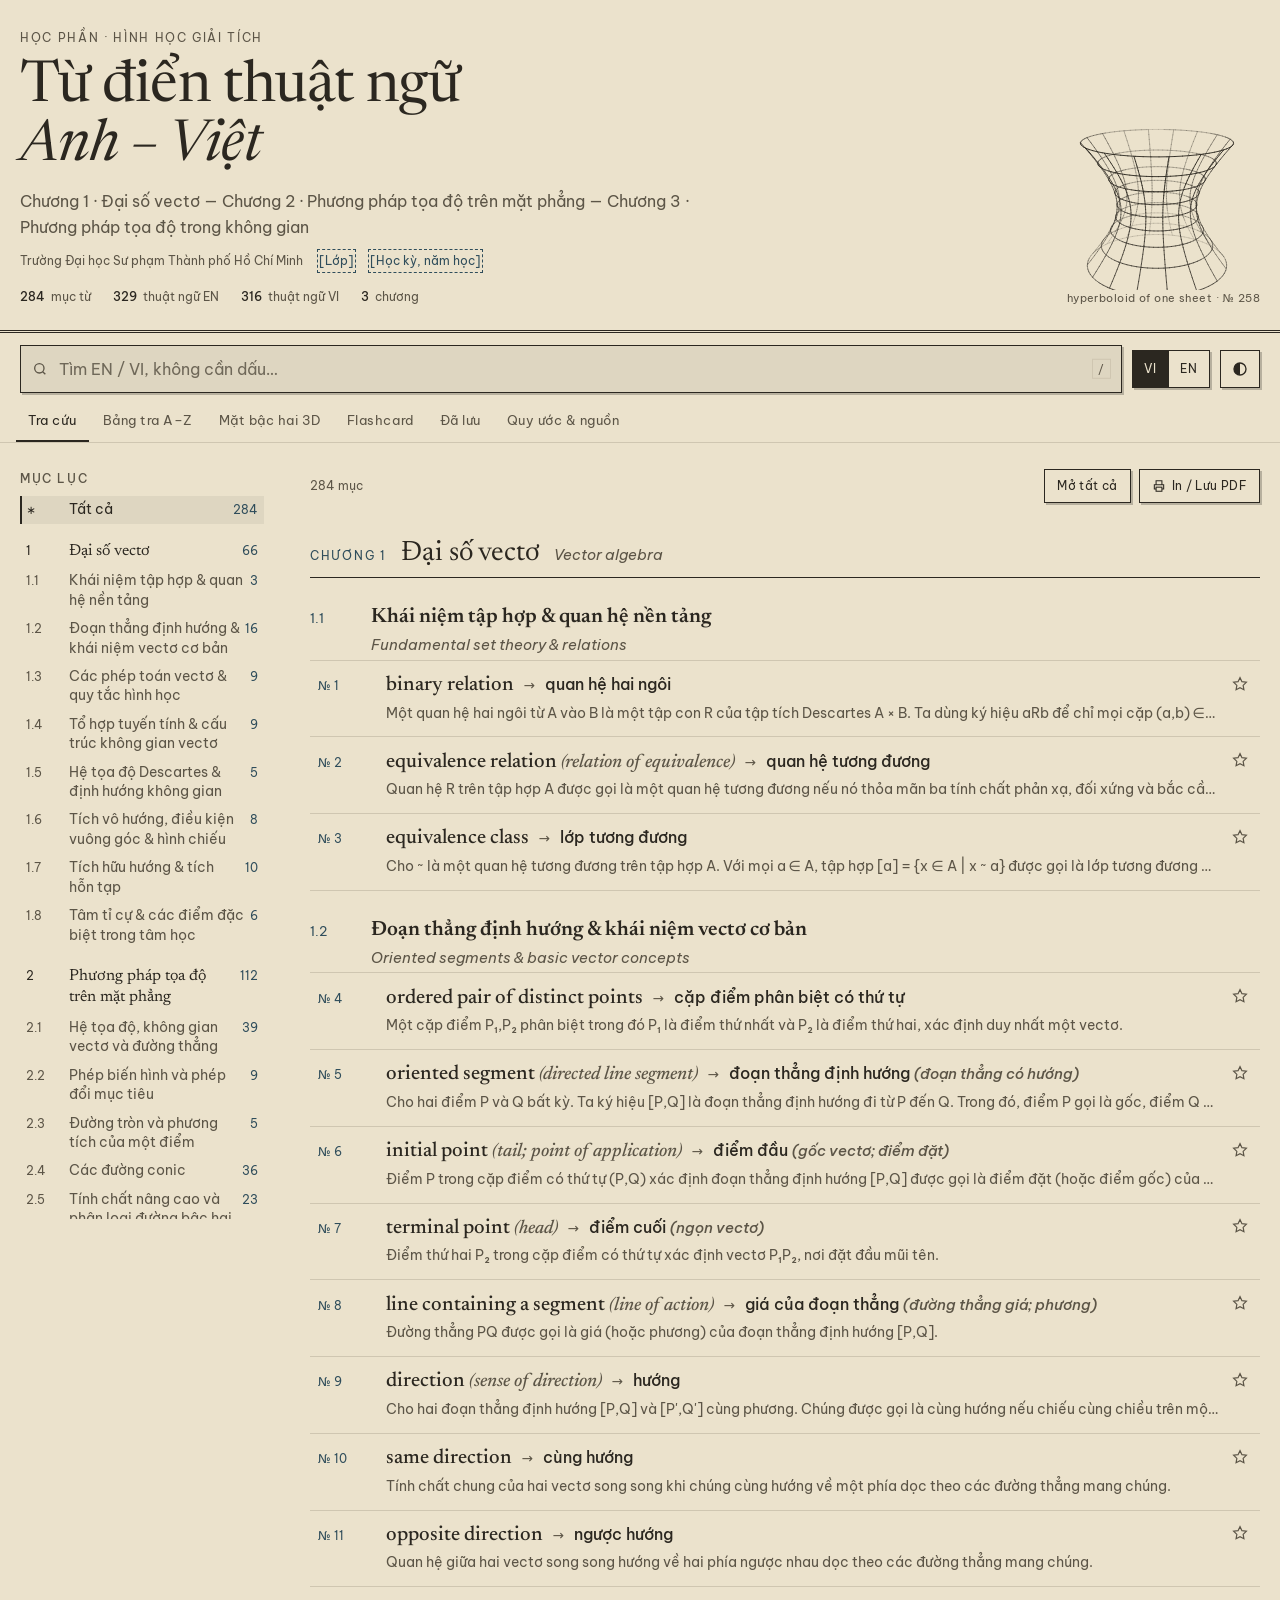
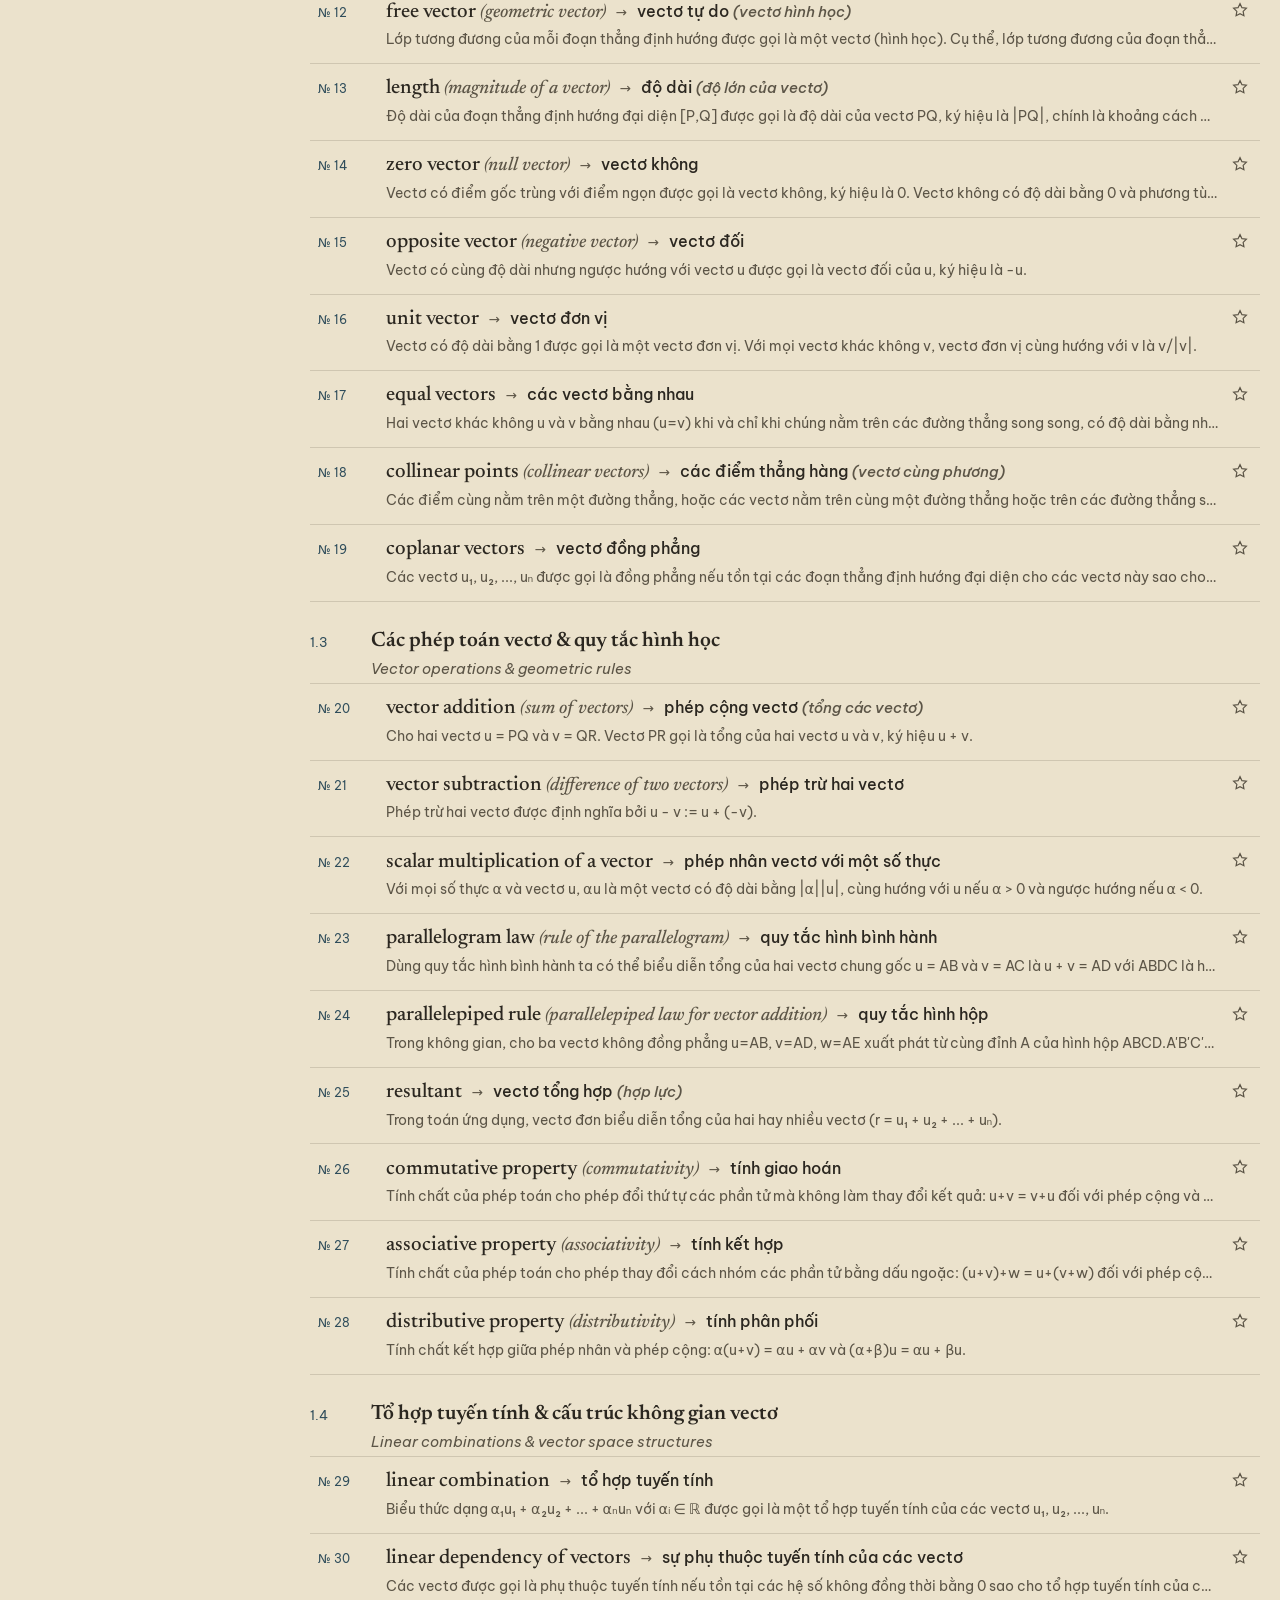
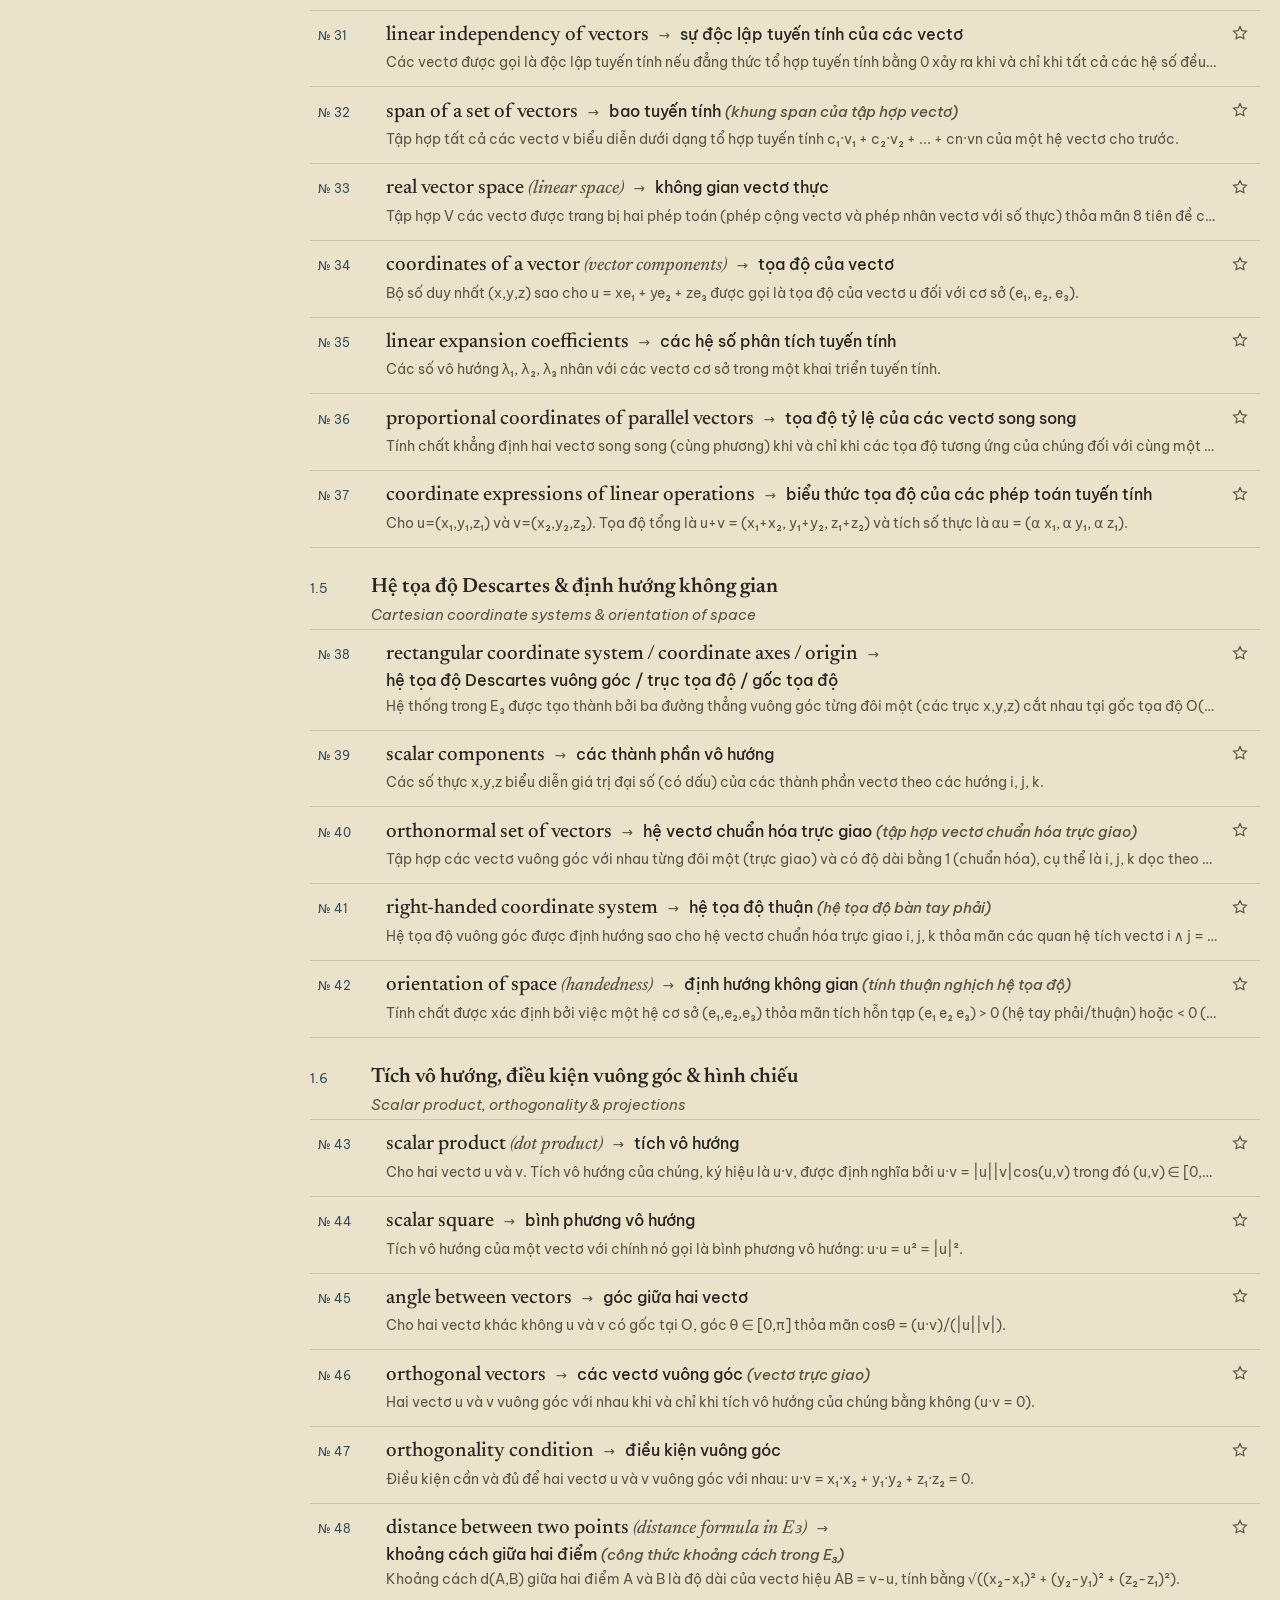
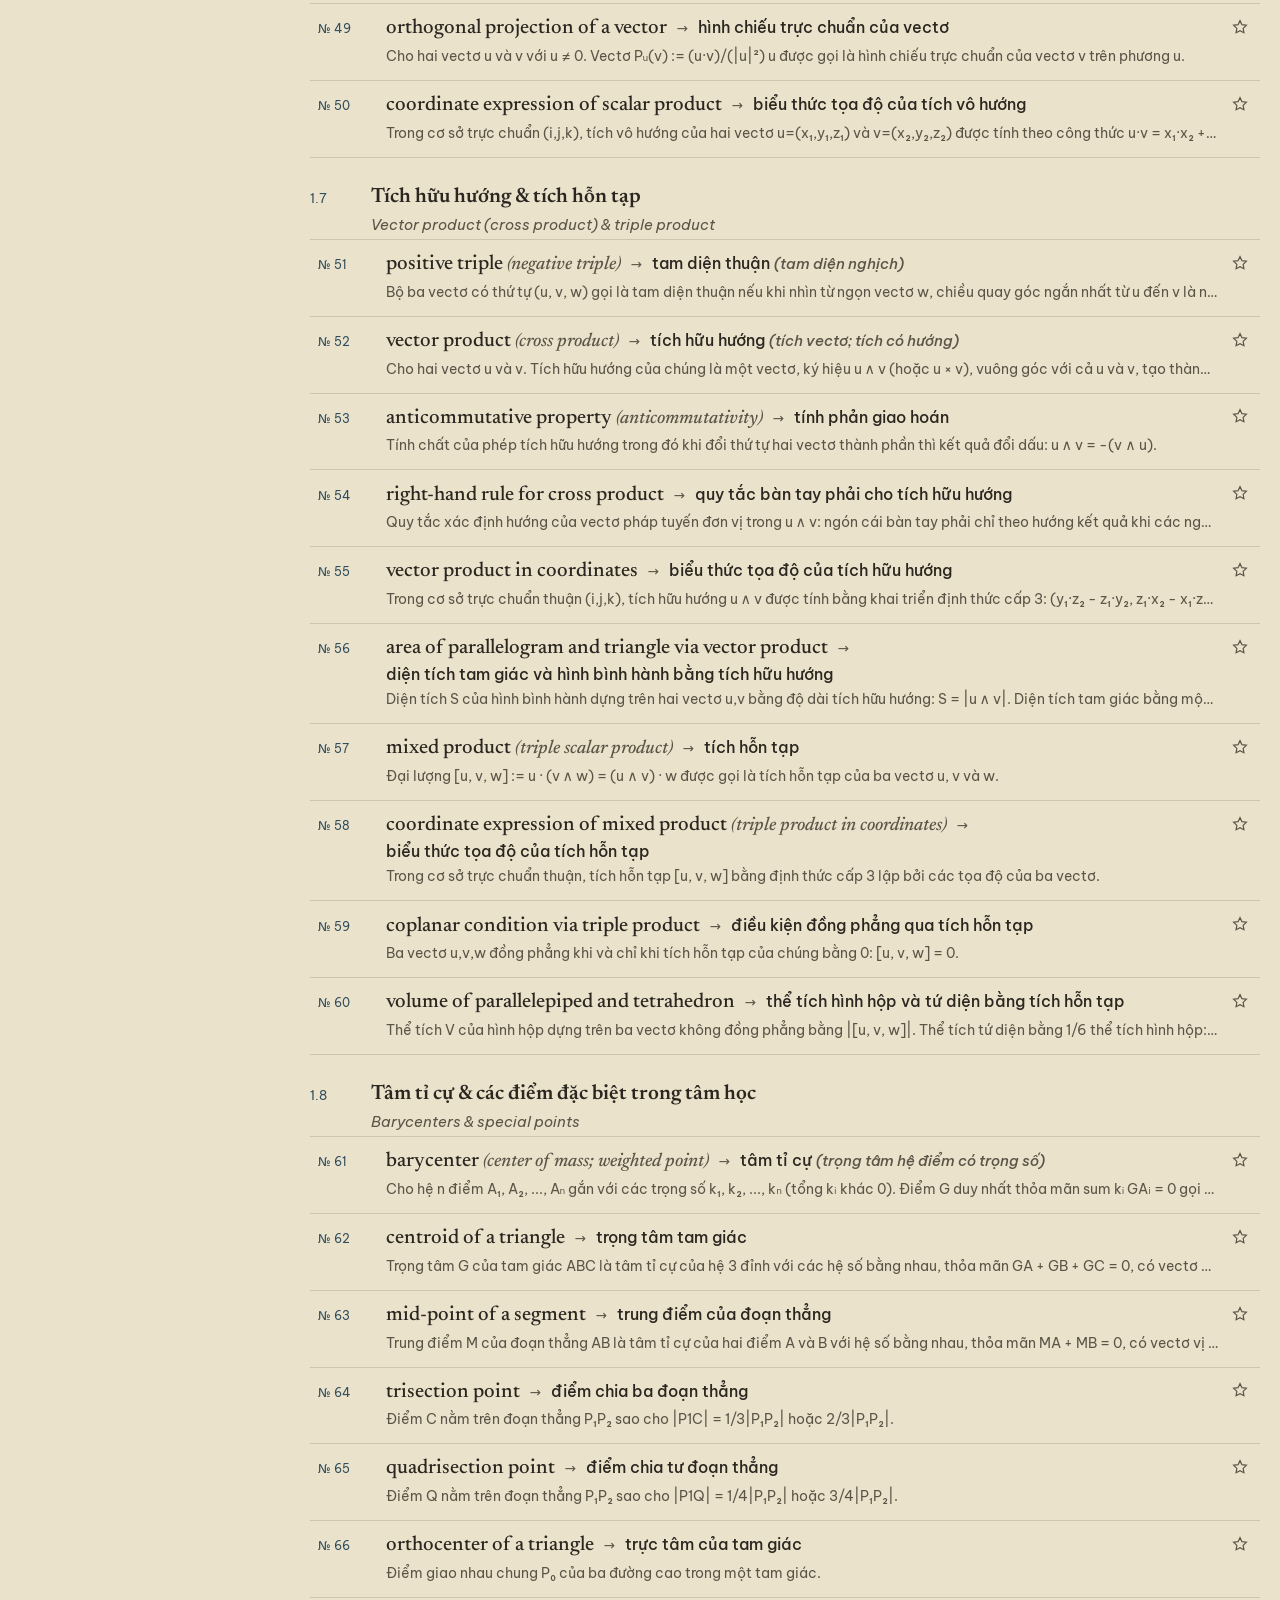
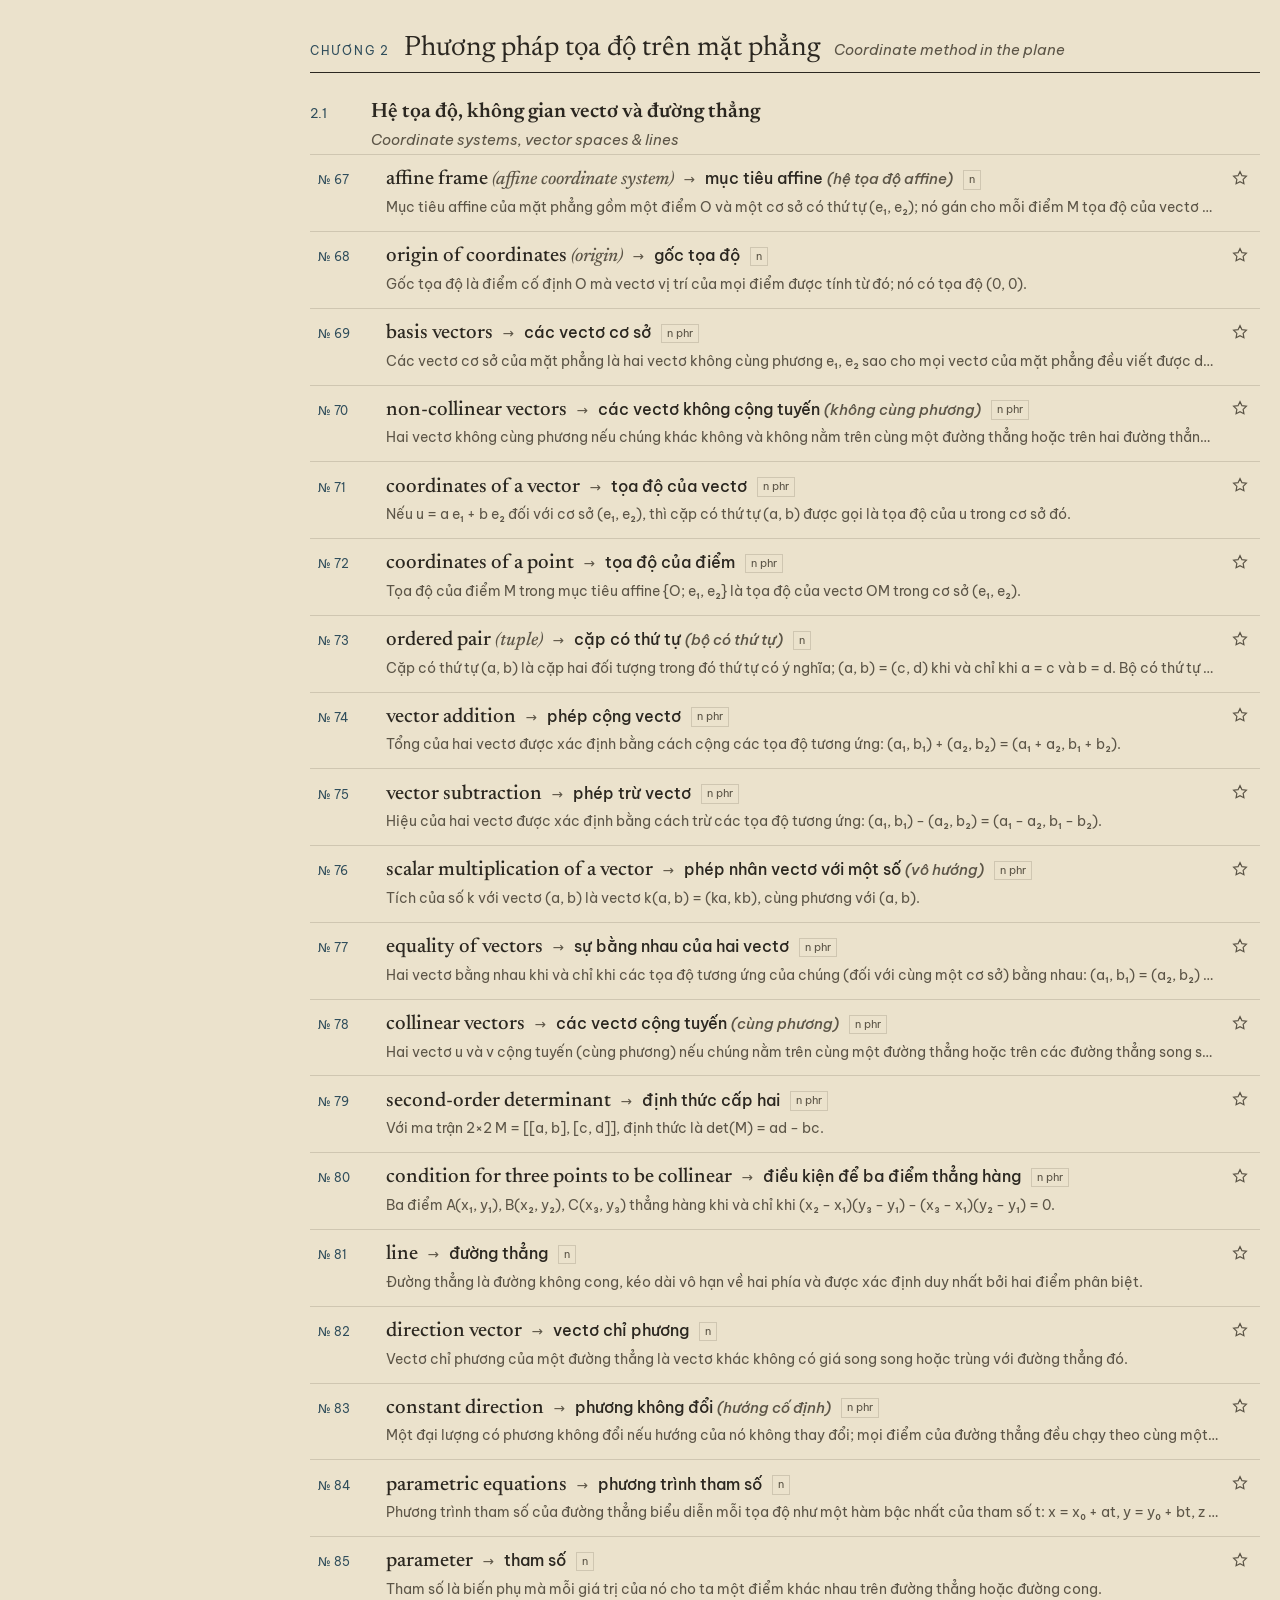
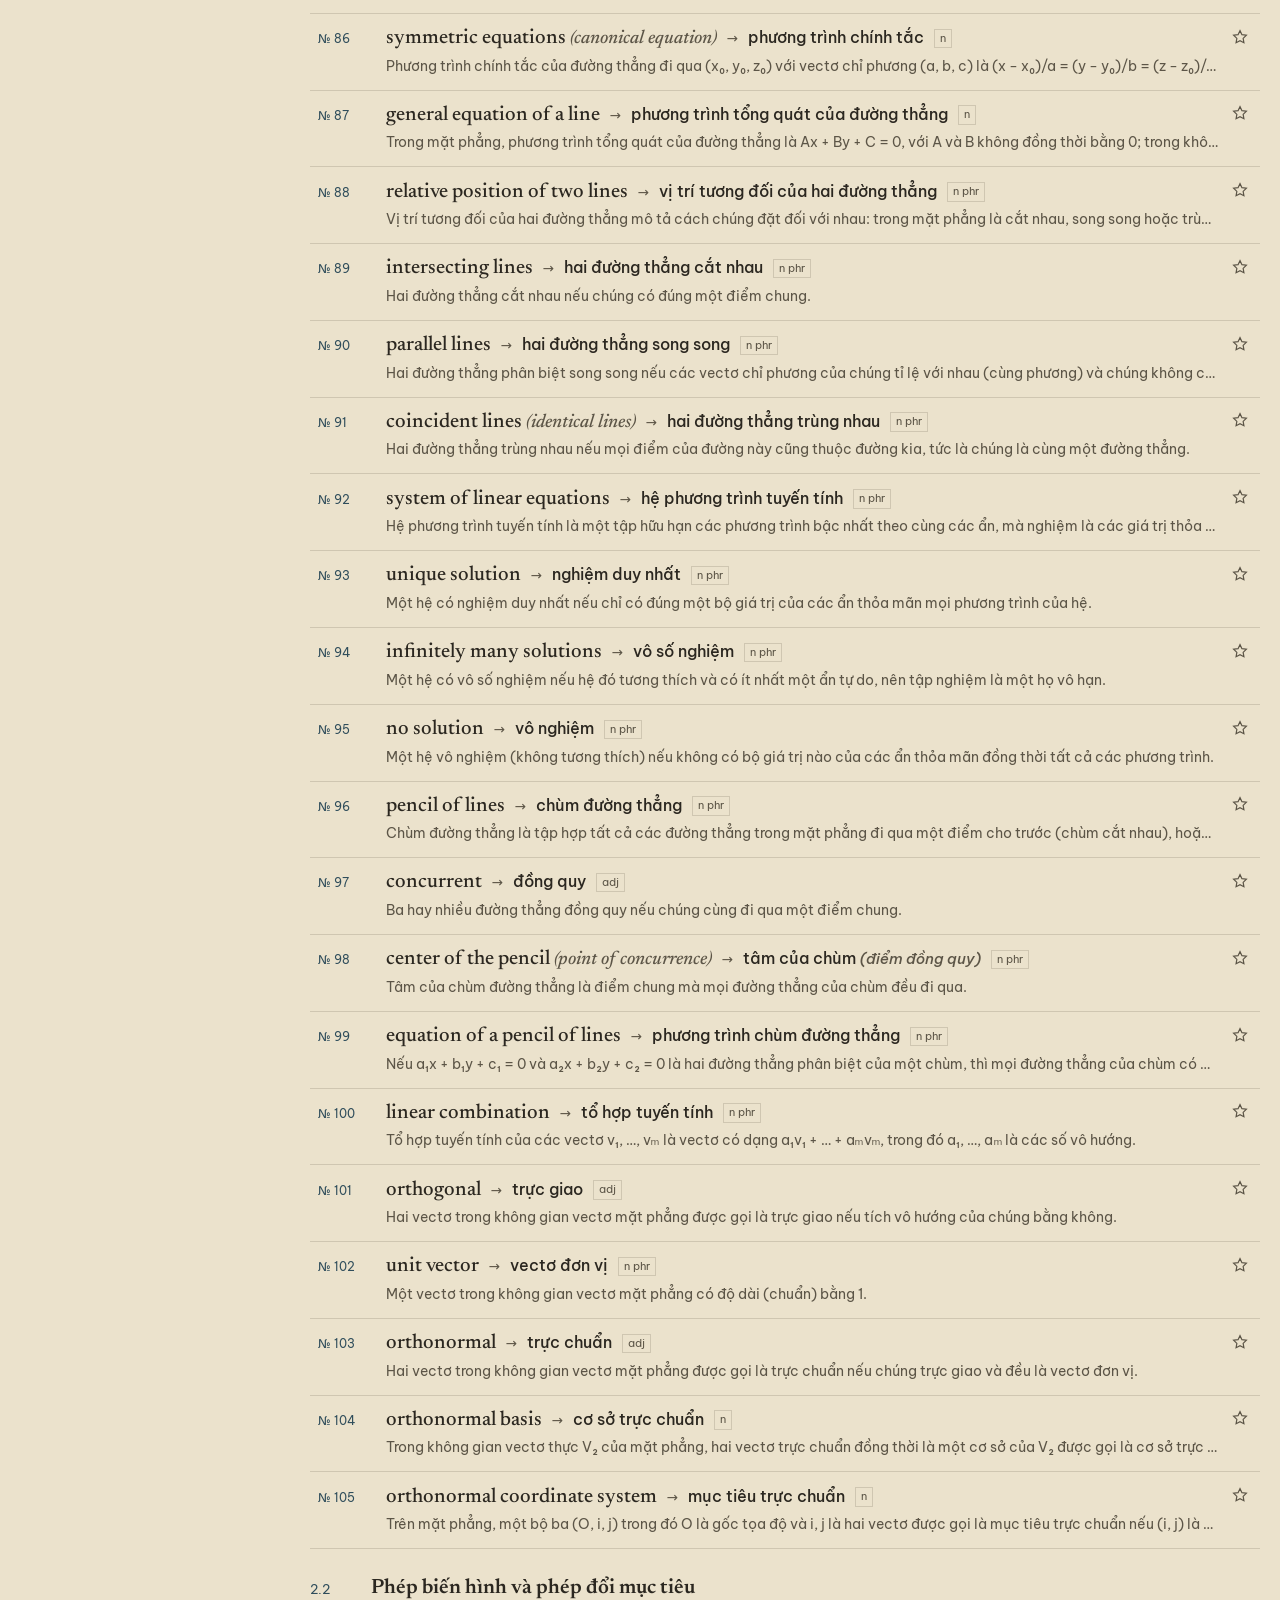
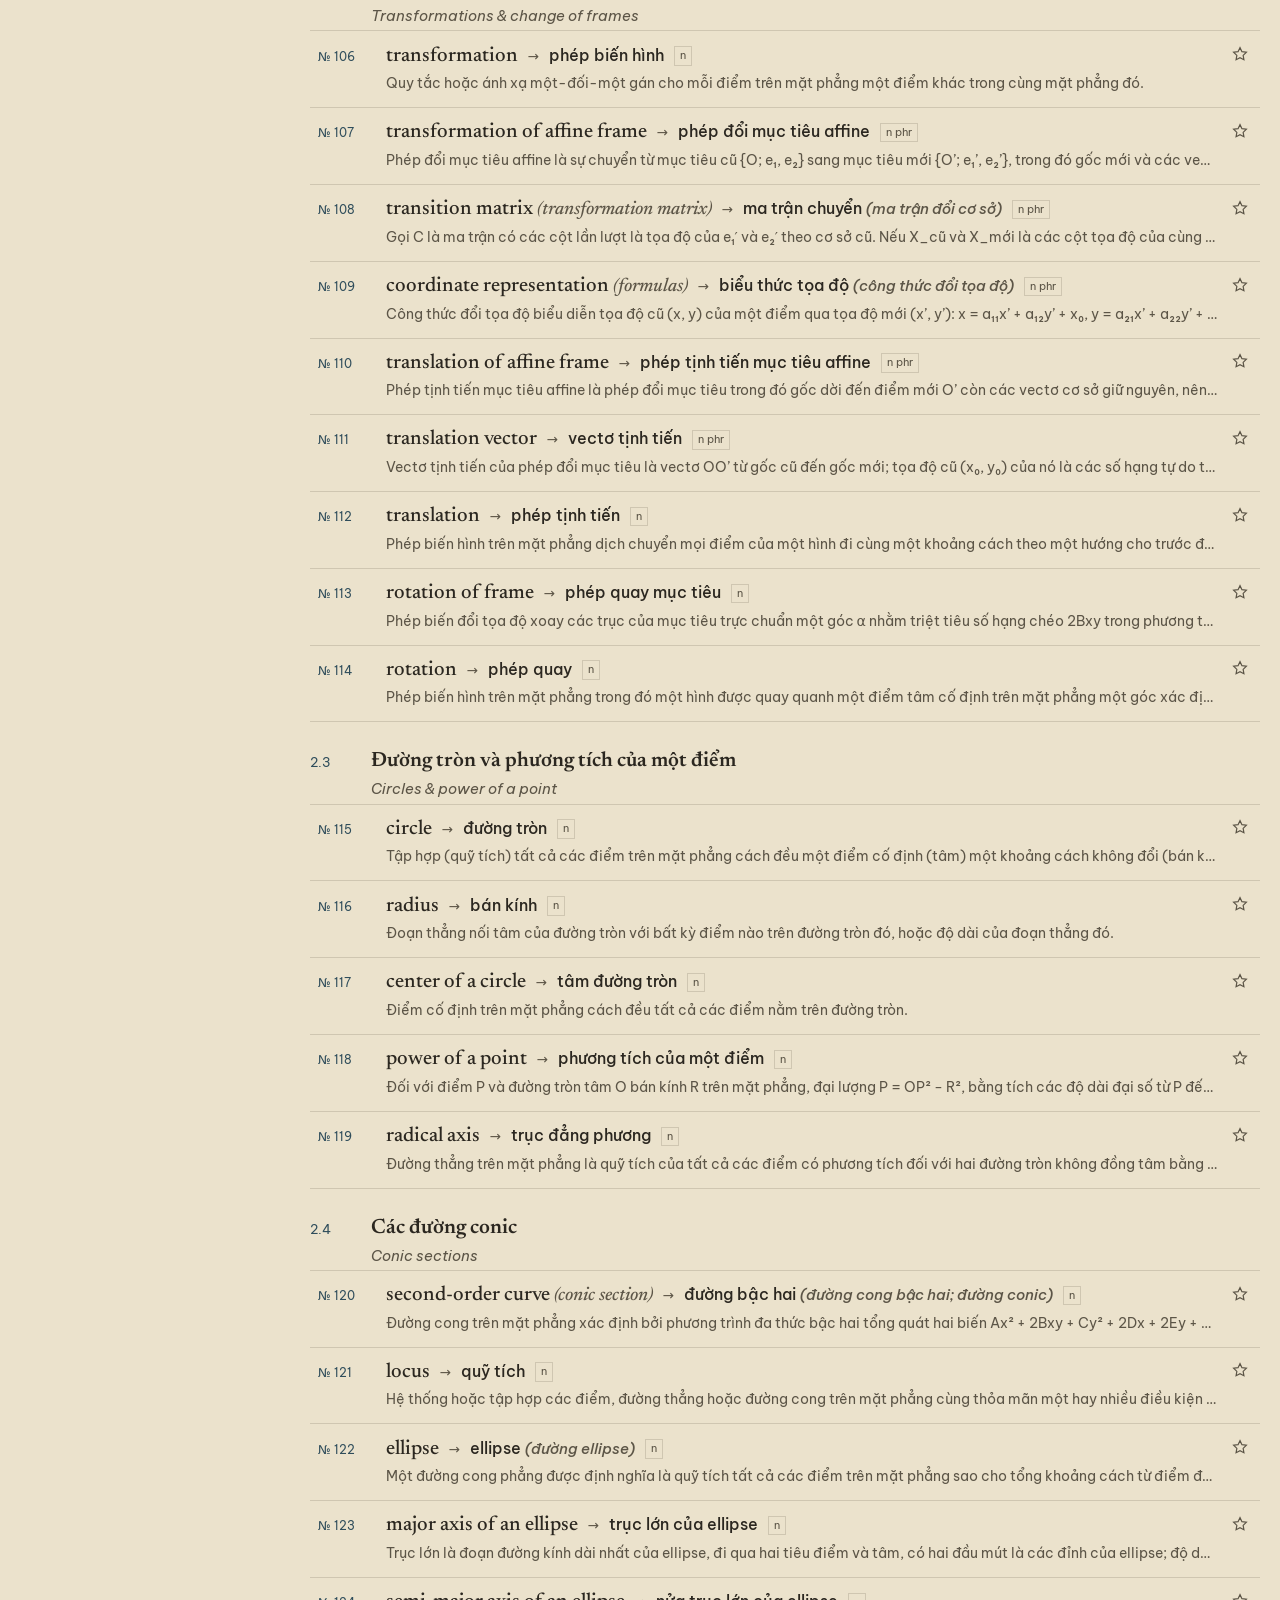
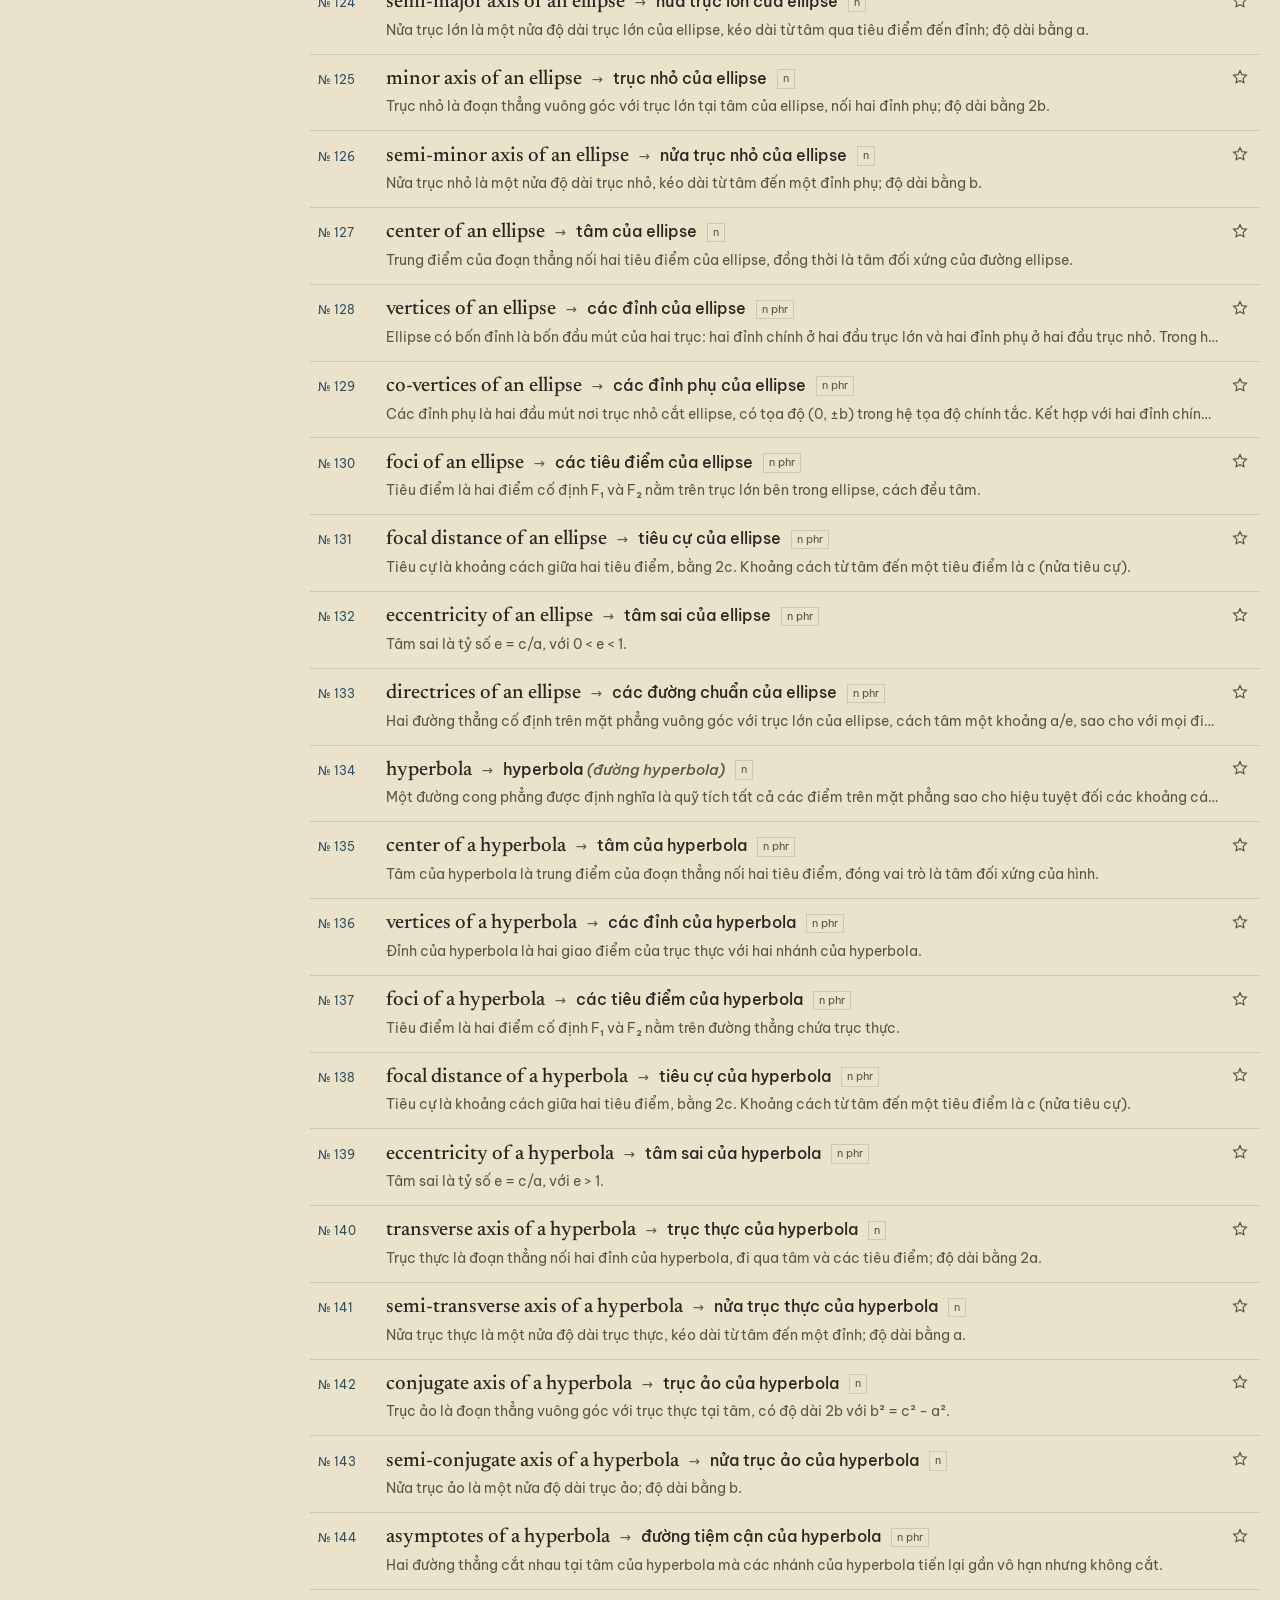
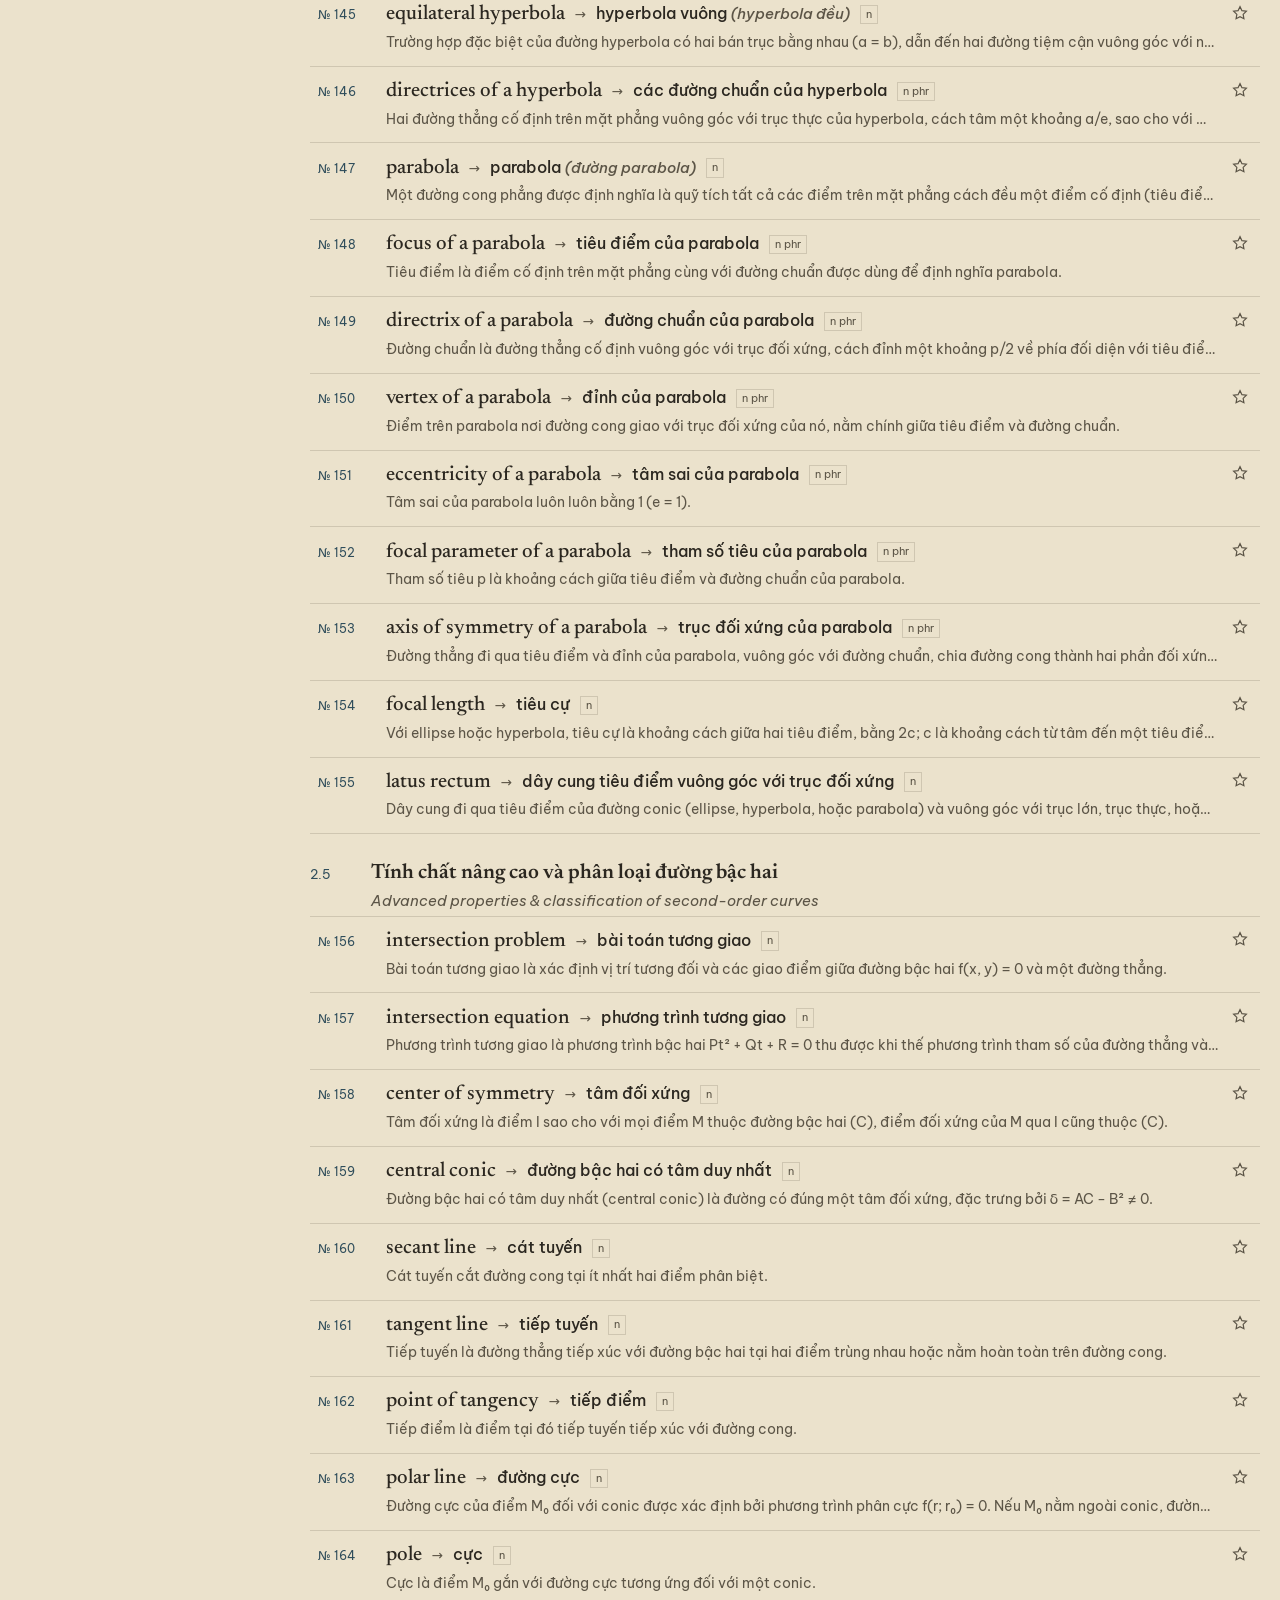
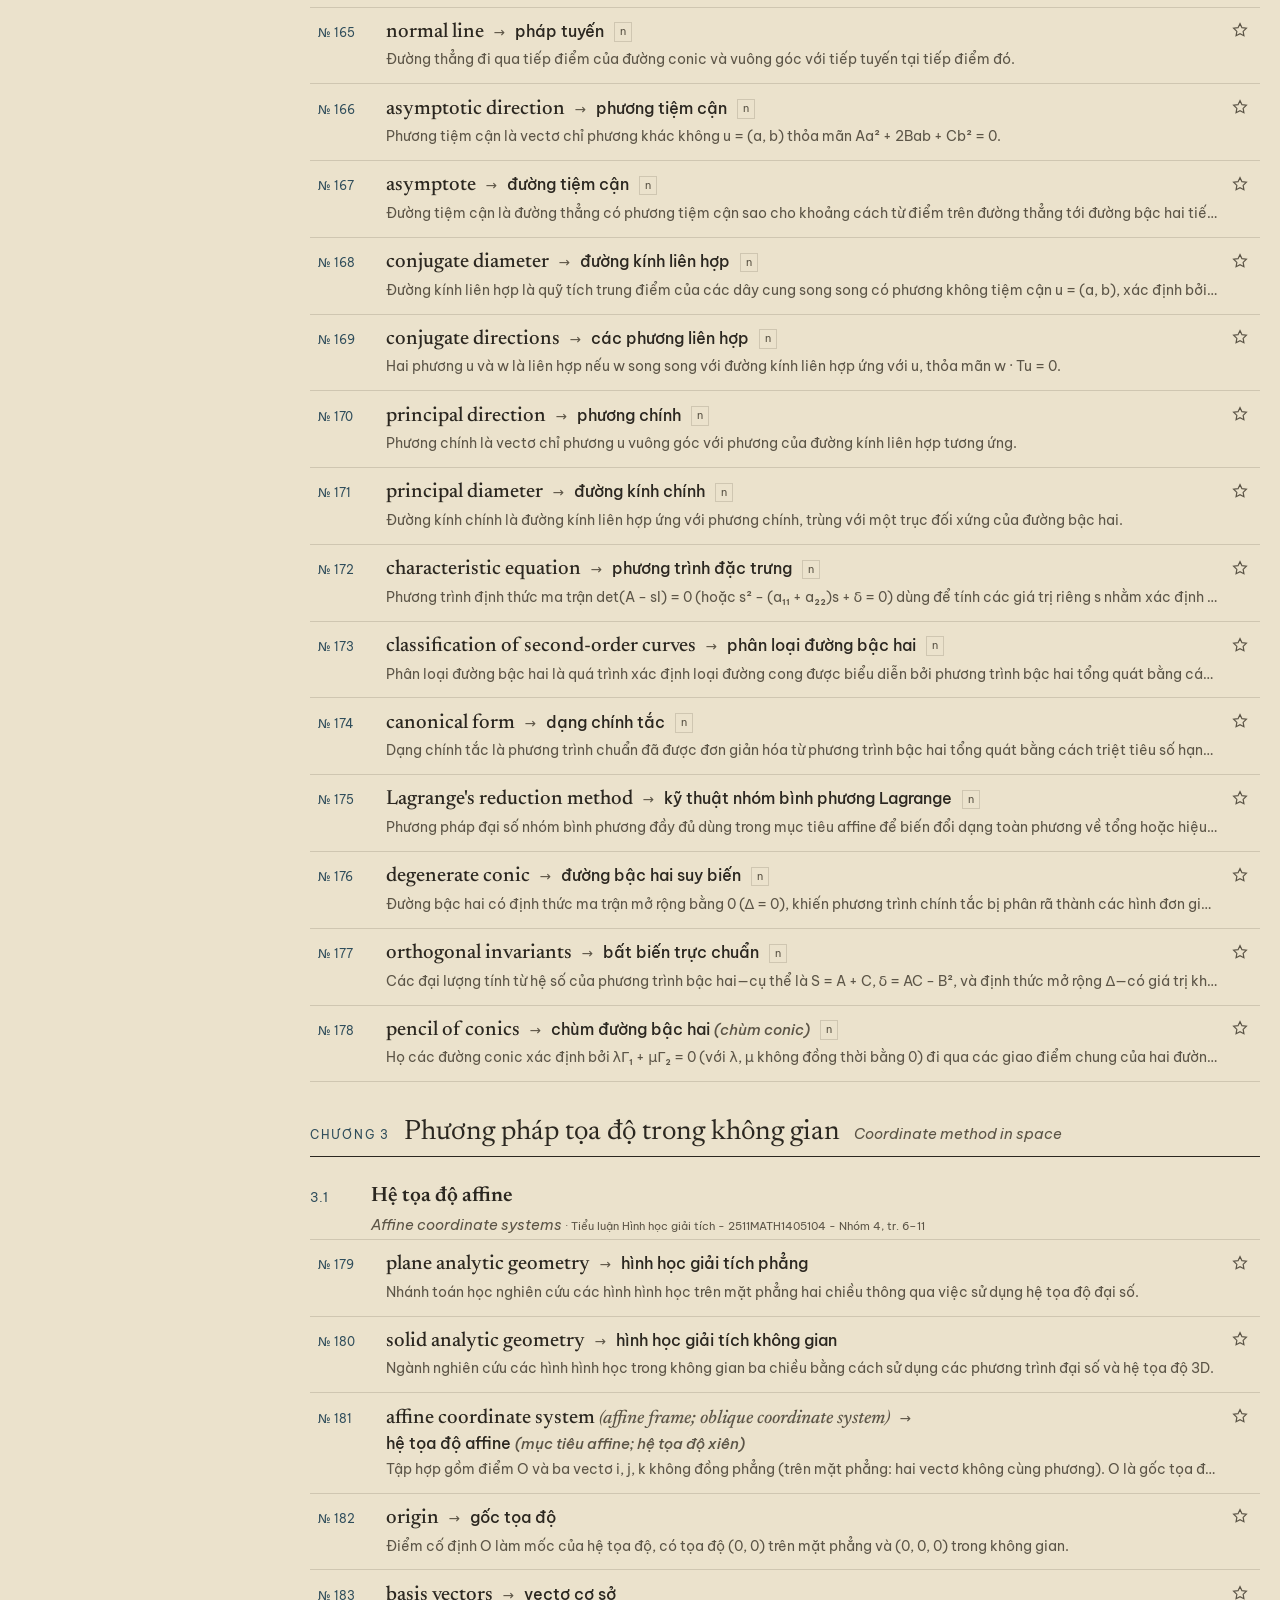
==== index.html @ 1696e923 "Add files via upload" ====
<!doctype html>
<html lang="vi">
<head>
<meta charset="utf-8">
<meta name="viewport" content="width=device-width,initial-scale=1,viewport-fit=cover">
<title>Từ điển thuật ngữ Anh–Việt · Hình học giải tích</title>
<meta name="description" content="Từ điển thuật ngữ Anh–Việt cho học phần Hình học giải tích: 284 mục từ về đại số vectơ, phương pháp tọa độ trong mặt phẳng và trong không gian. Tra cứu EN/VI không dấu, bảng tra A–Z, mô hình mặt bậc hai 3D, flashcard.">
<meta name="color-scheme" content="light dark">
<meta name="theme-color" content="#EBE2CC" media="(prefers-color-scheme: light)">
<meta name="theme-color" content="#1E1B16" media="(prefers-color-scheme: dark)">
<meta property="og:type" content="website">
<meta property="og:title" content="Từ điển thuật ngữ Anh–Việt · Hình học giải tích">
<meta property="og:description" content="284 mục từ Anh–Việt về vectơ, tọa độ trên mặt phẳng và trong không gian, có ví dụ, nguồn và bảng tra A–Z.">
<link rel="icon" href="favicon.svg" type="image/svg+xml">
<link rel="preconnect" href="https://fonts.googleapis.com">
<link rel="preconnect" href="https://fonts.gstatic.com" crossorigin>
<link rel="stylesheet" href="https://fonts.googleapis.com/css2?family=Be+Vietnam+Pro:ital,wght@0,400;0,500;0,600;1,400&family=Newsreader:ital,opsz,wght@0,6..72,400;0,6..72,500;0,6..72,600;1,6..72,400&display=swap">
<style>
html{-webkit-text-size-adjust:100%;text-size-adjust:100%}
body{margin:0}
img{max-width:100%}
[hidden]{display:none!important}
/* Layout: an old mathematics dictionary — title page masthead, a sticky index bar, a catalogue sidebar and entries that open like index cards. */
:root{
  --paper:#EBE2CC;      /* page */
  --paper-2:#DED6C1;    /* bands, open cards */
  --rule:#CFC6B1;       /* hairlines */
  --muted:#B7B09E;      /* offset shadows, decorative strokes */
  --ink:#2B2720;        /* text */
  --ink-2:#5C5547;      /* secondary text */
  --accent:#2F4D5B;     /* slate ink: links, numbers */
  --card:#F2EDDF;       /* flashcard face */
  --f-display:"Newsreader",Georgia,"Times New Roman",serif;
  --f-body:"Be Vietnam Pro",system-ui,-apple-system,"Segoe UI",Roboto,sans-serif;
  --f-mono:"Be Vietnam Pro",system-ui,-apple-system,"Segoe UI",Roboto,sans-serif;
  --bar-h:120px;
}
@media (prefers-color-scheme: dark){
  :root:not([data-theme="light"]){
    --paper:#1E1B16;--paper-2:#28241D;--rule:#3B362C;--muted:#5E584A;--ink:#EBE2CC;--ink-2:#B7B09E;--accent:#9FBBC8;--card:#2D2921;color-scheme:dark;
  }
}
:root[data-theme="dark"]{
  --paper:#1E1B16;--paper-2:#28241D;--rule:#3B362C;--muted:#5E584A;--ink:#EBE2CC;--ink-2:#B7B09E;--accent:#9FBBC8;--card:#2D2921;color-scheme:dark;
}

*,*::before,*::after{box-sizing:border-box}
html{-webkit-text-size-adjust:100%}
body{background:var(--paper);color:var(--ink);font-family:var(--f-body);font-size:16px;line-height:1.65;font-variant-numeric:tabular-nums}
body::before{content:"";position:fixed;inset:0 0 auto;height:env(safe-area-inset-top,0px);z-index:30;background:var(--paper)}
button,input,select{font:inherit;color:inherit}
:focus-visible{outline:2px solid var(--accent);outline-offset:2px}
a{color:var(--accent)}
.gutter{padding-left:max(16px,env(safe-area-inset-left,0px));padding-right:max(16px,env(safe-area-inset-right,0px))}
.inner{max-width:1240px;margin:0 auto}

/* ---------- masthead ---------- */
.mast{border-bottom:3px double var(--ink);padding-block:28px 22px}
.mast .inner{display:grid;grid-template-columns:1fr auto;gap:24px;align-items:end;position:relative}
.kicker,.lbl,.mono{font-family:var(--f-mono)}
.kicker{font-size:.74rem;letter-spacing:.14em;text-transform:uppercase;color:var(--ink-2);margin:0 0 10px}
.mast h1{font-family:var(--f-display);font-weight:400;font-size:clamp(2rem,5.4vw,3.6rem);line-height:1.04;margin:0;text-wrap:balance;letter-spacing:-.01em}
.mast h1 em{font-style:italic}
.mast-sub{margin:12px 0 0;color:var(--ink-2);font-size:.98rem;max-width:62ch}
.stats{display:flex;flex-wrap:wrap;gap:6px 22px;margin:16px 0 0;padding:0;font-family:var(--f-mono);font-size:.78rem;color:var(--ink-2)}
.stats div{display:flex;gap:6px;align-items:baseline}
.stats dt{order:2;margin:0}
.stats dd{order:1;margin:0;color:var(--ink);font-weight:500;font-variant-numeric:tabular-nums}
.mast-fig{margin:0;text-align:center}
.mast-fig canvas{width:180px;height:180px;display:block}
.mast-fig figcaption{font-family:var(--f-mono);font-size:.68rem;color:var(--ink-2);letter-spacing:.04em}
.mast-meta{margin:10px 0 0;font-family:var(--f-mono);font-size:.76rem;color:var(--ink-2);display:flex;flex-wrap:wrap;gap:2px 16px}
.ph{outline:1px dashed var(--accent);outline-offset:1px;color:var(--accent)}

/* ---------- sticky bar ---------- */
.bar{position:sticky;top:env(safe-area-inset-top,0px);z-index:20;background:var(--paper);border-bottom:1px solid var(--rule)}
.bar .inner{display:flex;flex-direction:column;gap:10px;padding-block:12px 0}
.bar-row{display:flex;gap:10px;align-items:center}
.search{flex:1;min-width:0;position:relative}
.search input{width:100%;background:var(--paper-2);border:1px solid var(--ink);border-radius:0;padding:.62rem 2.4rem .62rem 2.4rem;font-family:var(--f-body);font-size:1rem;box-shadow:2px 2px 0 var(--muted)}
.search input::placeholder{color:var(--ink-2);opacity:.85}
.search svg{position:absolute;left:.75rem;top:50%;transform:translateY(-50%);width:16px;height:16px;stroke:var(--ink-2)}
.search .clear{position:absolute;right:.4rem;top:50%;transform:translateY(-50%);background:none;border:0;cursor:pointer;font-family:var(--f-mono);color:var(--ink-2);padding:.3rem .5rem}
.search kbd{position:absolute;right:.7rem;top:50%;transform:translateY(-50%);font-family:var(--f-mono);font-size:.7rem;color:var(--ink-2);border:1px solid var(--rule);padding:0 .35rem}
.seg{display:inline-flex;border:1px solid var(--ink);box-shadow:2px 2px 0 var(--muted);flex:none}
.seg button{background:var(--paper);border:0;padding:.5rem .7rem;font-family:var(--f-mono);font-size:.78rem;cursor:pointer;letter-spacing:.06em}
.seg button+button{border-left:1px solid var(--ink)}
.seg button[aria-pressed="true"]{background:var(--ink);color:var(--paper)}
.iconbtn{flex:none;background:var(--paper);border:1px solid var(--ink);box-shadow:2px 2px 0 var(--muted);width:2.5rem;height:2.4rem;display:grid;place-items:center;cursor:pointer}
.iconbtn svg{width:18px;height:18px;stroke:var(--ink);fill:none}
.tabs{display:flex;gap:2px;overflow-x:auto;scrollbar-width:none;margin:0 -4px}
.tabs::-webkit-scrollbar{display:none}
.tab{flex:none;background:none;border:0;border-bottom:2px solid transparent;padding:.45rem .75rem .55rem;cursor:pointer;font-family:var(--f-mono);font-size:.8rem;letter-spacing:.04em;color:var(--ink-2);white-space:nowrap}
.tab:hover{color:var(--ink)}
.tab[aria-selected="true"]{color:var(--ink);border-bottom-color:var(--ink)}
.tab .count{font-size:.7rem;margin-left:4px;color:var(--accent)}

/* ---------- layout ---------- */
main{padding-block:26px 64px}
.layout{display:grid;grid-template-columns:250px minmax(0,1fr);gap:40px;align-items:start}
.toc{position:sticky;top:calc(var(--bar-h) + env(safe-area-inset-top,0px) + 18px);max-height:calc(100vh - var(--bar-h) - 40px);max-height:calc(100dvh - var(--bar-h) - 40px);overflow:auto;font-size:.9rem;padding-right:6px}
.toc h2{font-family:var(--f-mono);font-size:.72rem;letter-spacing:.14em;text-transform:uppercase;color:var(--ink-2);font-weight:500;margin:0 0 8px}
.toc ul{list-style:none;margin:0;padding:0}
.toc button{width:100%;text-align:left;background:none;border:0;cursor:pointer;padding:.28rem .4rem;display:grid;grid-template-columns:2.4rem 1fr auto;gap:4px;align-items:baseline;line-height:1.35;color:var(--ink-2)}
.toc button:hover{color:var(--ink);background:var(--paper-2)}
.toc button[aria-current="true"]{color:var(--ink);background:var(--paper-2);box-shadow:inset 2px 0 0 var(--ink)}
.toc .sec-n,.toc .cnt{font-family:var(--f-mono);font-size:.72rem;font-variant-numeric:tabular-nums}
.toc .cnt{color:var(--accent)}
.toc .ch{font-family:var(--f-display);font-size:1rem;color:var(--ink);margin-top:12px}
.toc .ch .sec-n{font-size:.75rem}
.mobile-filter{display:none}
.mobile-filter select{width:100%;background:var(--paper-2);border:1px solid var(--ink);border-radius:0;padding:.55rem .6rem;font-family:var(--f-body)}

.toolbar{display:flex;flex-wrap:wrap;gap:10px 16px;align-items:center;justify-content:space-between;margin:0 0 14px}
.toolbar p{margin:0;font-family:var(--f-mono);font-size:.78rem;color:var(--ink-2)}
.btn{background:var(--paper);border:1px solid var(--ink);box-shadow:2px 2px 0 var(--muted);padding:.38rem .75rem;font-family:var(--f-mono);font-size:.76rem;letter-spacing:.03em;cursor:pointer;display:inline-flex;gap:6px;align-items:center;white-space:nowrap}
.btn:active{transform:translate(1px,1px);box-shadow:1px 1px 0 var(--muted)}
.btn[aria-pressed="true"]{background:var(--ink);color:var(--paper)}
.btn svg{width:14px;height:14px;stroke:currentColor;fill:none}

.chap-h{display:flex;flex-wrap:wrap;align-items:baseline;gap:4px 14px;border-bottom:1px solid var(--ink);padding-bottom:8px;margin:34px 0 4px}
.chap-h:first-child{margin-top:0}
.chap-h .no{font-family:var(--f-mono);font-size:.78rem;letter-spacing:.14em;text-transform:uppercase;color:var(--accent)}
.chap-h h2{font-family:var(--f-display);font-weight:400;font-size:1.75rem;line-height:1.15;margin:0;text-wrap:balance}
.chap-h .alt{font-style:italic;color:var(--ink-2);font-size:.95rem}
.sec-h{margin:26px 0 2px;display:grid;grid-template-columns:3.2rem 1fr;gap:2px 10px}
.sec-h .no{font-family:var(--f-mono);font-size:.82rem;color:var(--accent);padding-top:.25rem}
.sec-h h3{font-family:var(--f-display);font-size:1.3rem;font-weight:600;margin:0;line-height:1.3;text-wrap:balance}
.sec-h p{grid-column:2;margin:0;color:var(--ink-2);font-style:italic;font-size:.92rem}
.sec-h .note{font-style:normal;font-family:var(--f-mono);font-size:.7rem}

/* ---------- entries ---------- */
.entries{border-top:1px solid var(--rule)}
.entry{border-bottom:1px solid var(--rule)}
.entry.open{background:var(--paper-2)}
.entry-row{display:grid;grid-template-columns:3.6rem minmax(0,1fr) auto;gap:10px;align-items:start;padding-inline:8px}
.num{font-family:var(--f-mono);font-size:.76rem;color:var(--accent);padding-top:.95rem;font-variant-numeric:tabular-nums;white-space:nowrap}
.toggle{background:none;border:0;text-align:left;cursor:pointer;padding:.7rem 0;min-width:0;display:block;width:100%}
.terms{display:flex;flex-wrap:wrap;align-items:baseline;gap:2px 10px}
.en{font-family:var(--f-display);font-size:1.28rem;font-weight:500;line-height:1.3}
.var{color:var(--ink-2);font-size:.92em;font-style:italic}
.arrow{font-family:var(--f-mono);color:var(--ink-2);font-size:.85rem}
.vi{font-weight:500;font-size:1rem;line-height:1.35}
.pos{font-family:var(--f-mono);font-size:.66rem;border:1px solid var(--rule);padding:0 5px;color:var(--ink-2);align-self:center}
.lang-en .vi{font-weight:400;font-style:italic}
.preview{display:block;color:var(--ink-2);font-size:.9rem;margin-top:3px;overflow:hidden;text-overflow:ellipsis;white-space:nowrap}
.entry.open .preview{display:none}
.match-def{font-family:var(--f-mono);font-size:.66rem;color:var(--accent);margin-left:2px}
mark{background:transparent;color:inherit;box-shadow:inset 0 -.42em 0 var(--muted)}
.star{background:none;border:0;cursor:pointer;padding:.8rem .2rem .5rem;color:var(--ink-2)}
.star svg{width:18px;height:18px;stroke:currentColor;fill:none}
.star[aria-pressed="true"]{color:var(--accent)}
.star[aria-pressed="true"] svg{fill:currentColor}
.entry-body{padding:4px 8px 22px calc(3.6rem + 18px)}
.defs{display:grid;grid-template-columns:1fr 1fr;gap:6px 30px}
.blk{margin-top:14px}
.lbl{font-size:.68rem;letter-spacing:.14em;text-transform:uppercase;color:var(--ink-2);margin:0 0 6px;font-weight:500}
.para{margin:0;max-width:62ch;min-width:0;overflow-wrap:anywhere}
.para .tag{font-family:var(--f-mono);font-size:.64rem;border:1px solid var(--ink-2);color:var(--ink-2);padding:0 4px;margin-right:6px;vertical-align:2px}
.ex .para{font-size:.96rem}
.meta{display:grid;grid-template-columns:7.5rem minmax(0,1fr);gap:8px 14px;margin-top:18px;padding-top:14px;border-top:1px dashed var(--muted);font-size:.92rem}
.meta dt{font-family:var(--f-mono);font-size:.68rem;letter-spacing:.12em;text-transform:uppercase;color:var(--ink-2);padding-top:.2rem}
.meta dd{margin:0;display:flex;flex-wrap:wrap;gap:6px;min-width:0}
.chip{background:var(--paper);border:1px solid var(--rule);padding:.12rem .5rem;cursor:pointer;font-size:.86rem;text-align:left}
.chip:hover{border-color:var(--ink)}
.chip b{font-family:var(--f-mono);font-weight:500;font-size:.72rem;color:var(--accent);margin-right:4px}
.chip.off{cursor:default;color:var(--ink-2);opacity:.75;border-style:dashed}
.src{font-style:italic;color:var(--ink-2);overflow-wrap:anywhere}
.actions{display:flex;flex-wrap:wrap;gap:8px;margin-top:18px}

.empty{border:1px dashed var(--muted);padding:28px;text-align:center;color:var(--ink-2)}
.empty strong{display:block;font-family:var(--f-display);font-size:1.3rem;color:var(--ink);font-weight:400;margin-bottom:6px}

/* ---------- index (A–Z) ---------- */
.letters{display:flex;flex-wrap:wrap;gap:4px;margin:0 0 16px}
.letters button{font-family:var(--f-mono);font-size:.8rem;min-width:2rem;padding:.25rem .4rem;background:var(--paper);border:1px solid var(--rule);cursor:pointer}
.letters button:hover{border-color:var(--ink)}
.tablewrap{overflow-x:auto}
table.lookup{width:100%;border-collapse:collapse;font-size:.95rem}
.lookup th{font-family:var(--f-mono);font-size:.68rem;letter-spacing:.12em;text-transform:uppercase;color:var(--ink-2);font-weight:500;text-align:left;border-bottom:1px solid var(--ink);padding:.45rem .5rem}
.lookup td{border-bottom:1px solid var(--rule);padding:.42rem .5rem;vertical-align:top}
.lookup td:first-child{font-family:var(--f-display);font-size:1.04rem}
.lookup td:nth-child(2){color:var(--ink-2)}
.lookup td:last-child{white-space:nowrap;text-align:right}
.lookup tr.grp td{font-family:var(--f-display);font-size:1.5rem;color:var(--accent);border-bottom:1px solid var(--ink);padding-top:1.1rem}
.nlink{background:none;border:0;cursor:pointer;font-family:var(--f-mono);font-size:.78rem;color:var(--accent);padding:.1rem .25rem;text-decoration:underline;text-underline-offset:3px}

/* ---------- 3D ---------- */
.q-grid{display:grid;grid-template-columns:minmax(0,1.5fr) minmax(0,1fr);gap:28px;align-items:start}
.q-stage{border:1px solid var(--ink);background:var(--paper-2);box-shadow:5px 5px 0 var(--rule);position:relative}
.q-stage canvas{display:block;width:100%;aspect-ratio:4/3;max-width:100%;touch-action:none;cursor:grab}
.q-stage canvas:active{cursor:grabbing}
.q-hint{position:absolute;left:10px;bottom:8px;font-family:var(--f-mono);font-size:.68rem;color:var(--ink-2)}
.q-pick{display:flex;flex-wrap:wrap;gap:6px;margin-bottom:18px}
.q-pick button{background:var(--paper);border:1px solid var(--rule);padding:.3rem .6rem;font-size:.86rem;cursor:pointer}
.q-pick button[aria-pressed="true"]{border-color:var(--ink);background:var(--ink);color:var(--paper)}
.q-title{font-family:var(--f-display);font-size:1.6rem;line-height:1.15;margin:0;font-weight:400}
.q-sub{color:var(--ink-2);font-style:italic;margin:2px 0 0}
.eq{font-family:var(--f-display);font-size:1.35rem;margin:16px 0 4px;padding:10px 12px;border:1px solid var(--rule);background:var(--paper);overflow-x:auto;white-space:nowrap}
.eq-num{font-family:var(--f-mono);font-size:.74rem;color:var(--ink-2)}
.ctrl{display:grid;grid-template-columns:2.2rem 1fr 3rem;gap:10px;align-items:center;margin:10px 0}
.ctrl label{font-family:var(--f-display);font-style:italic;font-size:1.15rem}
.ctrl output{font-family:var(--f-mono);font-size:.8rem;text-align:right;font-variant-numeric:tabular-nums}
input[type=range]{width:100%;accent-color:var(--accent)}
.check{display:flex;gap:8px;align-items:center;margin:8px 0;font-size:.95rem;cursor:pointer}
.check input{accent-color:var(--accent);width:16px;height:16px}
.section-note{font-size:.92rem;color:var(--ink-2);margin:4px 0 0;min-height:1.5em}
.section-note b{color:var(--ink);font-weight:600}
.rev{display:inline-block;margin-top:8px;font-family:var(--f-mono);font-size:.72rem;color:var(--accent);border:1px solid var(--accent);padding:1px 7px}
.q-links{display:flex;flex-wrap:wrap;gap:6px;margin-top:14px}

/* ---------- flashcards ---------- */
.fc-wrap{max-width:720px;margin:0 auto}
.fc-opts{display:flex;flex-wrap:wrap;gap:10px 18px;align-items:center;margin-bottom:22px}
.fc-opts label{font-family:var(--f-mono);font-size:.74rem;color:var(--ink-2);display:flex;gap:8px;align-items:center}
.fc-opts select{background:var(--paper-2);border:1px solid var(--ink);border-radius:0;padding:.35rem .45rem;font-family:var(--f-body);font-size:.92rem}
.fcard{position:relative;background:var(--card);border:1px solid var(--ink);box-shadow:6px 6px 0 var(--rule);min-height:300px;padding:44px 28px 28px;cursor:pointer;
  background-image:linear-gradient(var(--accent),var(--accent)),repeating-linear-gradient(to bottom,transparent 0,transparent 31px,var(--rule) 31px,var(--rule) 32px);
  background-size:100% 2px,100% 100%;background-position:0 36px,0 36px;background-repeat:no-repeat,repeat}
.fcard .corner{position:absolute;top:10px;left:14px;right:14px;display:flex;justify-content:space-between;font-family:var(--f-mono);font-size:.7rem;color:var(--ink-2)}
.fcard .front{font-family:var(--f-display);font-size:clamp(1.6rem,4.6vw,2.4rem);line-height:1.2;text-align:center;margin:40px 0 0;text-wrap:balance}
.fcard .back{text-align:center;margin-top:18px}
.fcard .back .other{font-weight:600;font-size:1.3rem}
.fcard .back p{color:var(--ink-2);max-width:56ch;margin:12px auto 0;font-size:.96rem;text-align:left}
.fcard .hint{position:absolute;bottom:10px;left:0;right:0;text-align:center;font-family:var(--f-mono);font-size:.68rem;color:var(--ink-2)}
.fc-actions{display:flex;flex-wrap:wrap;gap:10px;justify-content:center;margin-top:26px}
.fc-progress{text-align:center;font-family:var(--f-mono);font-size:.76rem;color:var(--ink-2);margin-top:14px}
.fade{animation:fade .25s ease}
@keyframes fade{from{opacity:.2}to{opacity:1}}

/* ---------- about ---------- */
.prose{max-width:760px}
.prose h2{font-family:var(--f-display);font-weight:400;font-size:1.8rem;margin:0 0 10px}
.prose h3{font-family:var(--f-display);font-size:1.2rem;margin:30px 0 8px}
.conv{display:grid;grid-template-columns:8.5rem minmax(0,1fr);border-top:1px solid var(--ink)}
.conv dt,.conv dd{border-bottom:1px solid var(--rule);padding:.7rem 0;margin:0}
.conv dt{font-family:var(--f-mono);font-size:.72rem;letter-spacing:.1em;text-transform:uppercase;color:var(--ink-2);padding-right:12px}
.conv dd{font-size:.97rem}
.tips{padding-left:1.1rem}
.tips li{margin:.3rem 0}
.team{list-style:none;margin:8px 0 0;padding:0;display:grid;grid-template-columns:repeat(auto-fill,minmax(210px,1fr));gap:6px 22px;counter-reset:m}
.team li{counter-increment:m;border-bottom:1px solid var(--rule);padding:.35rem 0}
.team li::before{content:counter(m,decimal-leading-zero);font-family:var(--f-mono);font-size:.72rem;color:var(--accent);margin-right:10px}
.facts{display:grid;grid-template-columns:8.5rem minmax(0,1fr);border-top:1px solid var(--ink);margin:0}
.facts dt,.facts dd{border-bottom:1px solid var(--rule);padding:.55rem 0;margin:0}
.facts dt{font-family:var(--f-mono);font-size:.72rem;letter-spacing:.1em;text-transform:uppercase;color:var(--ink-2);padding-right:12px}
kbd.k{font-family:var(--f-mono);font-size:.78rem;border:1px solid var(--ink-2);padding:0 .3rem}

footer{border-top:3px double var(--ink);padding-block:18px 28px;font-family:var(--f-mono);font-size:.72rem;color:var(--ink-2)}
footer .inner{display:flex;flex-wrap:wrap;gap:6px 24px;justify-content:space-between}

.toast{position:fixed;left:50%;bottom:calc(18px + env(safe-area-inset-bottom,0px));transform:translateX(-50%);background:var(--ink);color:var(--paper);font-family:var(--f-mono);font-size:.78rem;padding:.5rem .9rem;z-index:50;box-shadow:3px 3px 0 var(--muted)}
.loading{padding:40px 0;font-family:var(--f-mono);color:var(--ink-2)}

@media (max-width:960px){
  .layout{grid-template-columns:minmax(0,1fr)}
  .toc{display:none}
  .mobile-filter{display:block;margin-bottom:16px}
  .q-grid{grid-template-columns:minmax(0,1fr)}
}
@media (max-width:700px){
  body{font-size:16px}
  .mast .inner{grid-template-columns:1fr}
  .mast-fig{display:none}
  .search kbd{display:none}
  .entry-row{grid-template-columns:2.9rem minmax(0,1fr) auto;gap:6px;padding-inline:4px}
  .terms{flex-direction:column;align-items:flex-start;gap:1px}
  .arrow{display:none}
  .vi::before{content:"→ ";font-family:var(--f-mono);font-size:.8rem;color:var(--ink-2)}
  .entry-body{padding:4px 6px 20px 6px}
  .defs{grid-template-columns:1fr}
  .meta{grid-template-columns:1fr;gap:4px}
  .meta dd{margin-bottom:8px}
  .conv{grid-template-columns:1fr}
  .conv dt{border-bottom:0;padding-bottom:0}
  .facts{grid-template-columns:1fr}
  .facts dt{border-bottom:0;padding-bottom:0}
  .fcard{padding:44px 18px 30px}
}
@media (prefers-reduced-motion:reduce){*{animation:none!important;transition:none!important}}
.search input::-webkit-search-cancel-button,.search input::-webkit-search-decoration{-webkit-appearance:none;appearance:none;display:none}
.print-head{display:none}
@media (max-width:380px){
  .bar-row{gap:6px}
  .seg button{padding:.5rem .5rem}
  .iconbtn{width:2.2rem}
  .entry-row{grid-template-columns:2.5rem minmax(0,1fr) auto}
  .en{font-size:1.15rem}
}
@media print{
  @page{margin:14mm 12mm}
  :root,:root[data-theme="dark"]{--paper:#fff;--paper-2:#fff;--rule:#bbb;--muted:#999;--ink:#000;--ink-2:#333;--accent:#1d3a48;--card:#fff;color-scheme:light}
  body{font-size:10.5pt;line-height:1.45;background:#fff}
  body::before,.bar,.toc,.mobile-filter,.toolbar .btn,.actions,.star,.tabs,.mast-fig,.letters,.toast,.q-grid,.fc-wrap,.stats,.mast-sub{display:none!important}
  .mast{border-bottom:2px solid #000;padding-block:0 8px}
  .mast h1{font-size:20pt}
  .print-head{display:block;font-family:var(--f-mono);font-size:8.5pt;color:#333;margin:0 0 8px}
  .layout{display:block}
  main{padding-block:10px 0}
  .entry{break-inside:avoid;page-break-inside:avoid;background:none!important}
  .entry.open{background:none}
  .entry-row .preview{display:none}
  .entry-body{padding:0 6px 6px 3.2rem}
  .entry-row .toggle{padding:.35rem 0}.entry-row .num{padding-top:.5rem}
  .en{font-size:12.5pt}.vi{font-size:10.5pt}
  .blk{margin-top:6px}.defs{gap:4px 18px}.lbl{margin-bottom:3px}
  .meta{margin-top:8px;padding-top:6px;gap:4px 10px;font-size:9.5pt}
  .chip{padding:0 .4rem;font-size:9pt}
  .sec-h{margin:14px 0 2px}.chap-h{margin:14px 0 2px}
  .chap-h,.sec-h{break-after:avoid;page-break-after:avoid}
  .chap-h{margin-top:18px}
  .toolbar{display:none}
  .chip{border-color:#999;background:none}
  .chip.off{opacity:1}
  .tablewrap{overflow:visible}
  table.lookup{font-size:9.5pt}
  .lookup tr{break-inside:avoid}
  .lookup tr.grp{break-after:avoid}
  .nlink{color:#000;text-decoration:none}
  footer{border-top:1px solid #000;padding-block:6px 0}
  mark{box-shadow:none;background:none}
  body.print-one .entry:not(.printing),body.print-one .chap-h,body.print-one .sec-h,body.print-one .toolbar{display:none!important}
}

</style>
</head>
<body>
<header class="mast gutter">
  <div class="inner">
    <div>
      <p class="kicker" data-i="kicker">Học phần · Hình học giải tích</p>
      <h1 id="mastTitle">Từ điển thuật ngữ<br><em>Anh – Việt</em></h1>
      <p class="mast-sub" id="mastSub"></p>
      <p class="mast-meta" id="mastMeta"></p>
      <p class="print-head" id="printHead"></p>
      <dl class="stats" id="stats"></dl>
    </div>
    <figure class="mast-fig" aria-hidden="true">
      <canvas id="mastCanvas" width="180" height="180"></canvas>
      <figcaption>hyperboloid of one sheet · № 258</figcaption>
    </figure>
  </div>
</header>

<div class="bar gutter" id="bar">
  <div class="inner">
    <div class="bar-row">
      <div class="search">
        <svg viewBox="0 0 24 24" stroke-width="2" fill="none" aria-hidden="true"><circle cx="11" cy="11" r="7"/><path d="M20 20l-4-4"/></svg>
        <input id="q" type="search" autocomplete="off" spellcheck="false" aria-label="Tìm kiếm">
        <kbd id="kbdHint">/</kbd>
        <button class="clear" id="qClear" hidden aria-label="Xoá">✕</button>
      </div>
      <div class="seg" role="group" aria-label="Ngôn ngữ giao diện">
        <button id="langVi" aria-pressed="true">VI</button><button id="langEn" aria-pressed="false">EN</button>
      </div>
      <button class="iconbtn" id="themeBtn" aria-label="Đổi giao diện sáng/tối">
        <svg viewBox="0 0 24 24" stroke-width="1.8"><circle cx="12" cy="12" r="8"/><path d="M12 4a8 8 0 0 0 0 16z" fill="currentColor" stroke="none" style="fill:var(--ink)"/></svg>
      </button>
    </div>
    <nav class="tabs" role="tablist" id="tabs"></nav>
  </div>
</div>

<main class="gutter"><div class="inner" id="view"><p class="loading">Đang tải dữ liệu…</p><noscript><p class="loading">Trang này cần bật JavaScript để tra cứu.</p></noscript></div></main>

<footer class="gutter"><div class="inner"><span id="footL"></span><span id="footR"></span></div></footer>
<div class="toast" id="toast" hidden></div>

<script src="data.js"></script>
<script src="config.js"></script>
<script>
(function(){
"use strict";
/* ================= i18n ================= */
const T = {
  vi:{
    kicker:"Học phần · Hình học giải tích",
    title:'Từ điển thuật ngữ<br><em>Anh – Việt</em>',
    sub:"Chương 1 · Đại số vectơ — Chương 2 · Phương pháp tọa độ trên mặt phẳng — Chương 3 · Phương pháp tọa độ trong không gian",
    sEntries:"mục từ", sEn:"thuật ngữ EN", sVi:"thuật ngữ VI", sChap:"chương",
    ph:"Tìm EN / VI, không cần dấu…",
    tabs:{browse:"Tra cứu",index:"Bảng tra A–Z",quadrics:"Mặt bậc hai 3D",cards:"Flashcard",saved:"Đã lưu",about:"Quy ước & nguồn"},
    contents:"Mục lục", all:"Tất cả", chapter:"Chương", entries:"mục",
    showing:(n)=>`${n} mục`, results:(n,q)=>`${n} kết quả cho “${q}”`,
    expandAll:"Mở tất cả", collapseAll:"Thu gọn",
    noRes:"Không tìm thấy thuật ngữ", noResHint:"Thử từ khoá ngắn hơn, hoặc tìm bằng tiếng còn lại.",
    def:"Định nghĩa", ex:"Ví dụ", related:"Liên quan", see:"Xem thêm", src:"Nguồn",
    speak:"Phát âm", copy:"Sao chép", copied:"Đã sao chép", save:"Lưu", unsave:"Bỏ lưu",
    savedT:"Đã lưu vào danh sách", removedT:"Đã bỏ khỏi danh sách", view3d:"Xem mô hình 3D",
    inDef:"khớp trong định nghĩa", chShort:"Ch.",
    idxEnVi:"EN → VI", idxViEn:"VI → EN", colTerm:"Thuật ngữ", colEq:"Tương ứng", colN:"Mục",
    idxCount:(n)=>`${n} thuật ngữ`,
    savedEmpty:"Chưa có thuật ngữ nào được lưu", savedHint:"Bấm ngôi sao cạnh một mục để lưu lại. Danh sách chỉ nằm trên trình duyệt này.",
    fcScope:"Phạm vi", fcDir:"Chiều", fcAll:"Tất cả 3 chương", fcSaved:"Mục đã lưu",
    flip:"Lật thẻ", known:"Đã thuộc", again:"Chưa thuộc", shuffle:"Xáo lại", reset:"Học lại từ đầu",
    fcTap:"Bấm vào thẻ hoặc nhấn phím cách để lật", fcLeft:(l,k)=>`Còn ${l} thẻ · đã thuộc ${k}`,
    fcDone:"Bạn đã thuộc hết bộ thẻ này", fcDoneHint:"Chọn phạm vi khác hoặc học lại từ đầu.",
    fcEmpty:"Chưa có thẻ trong phạm vi này",
    qPick:"Chọn mặt", qSection:"Mặt cắt", qRulings:"Hiện đường sinh thẳng (#269)", qAuto:"Tự xoay",
    qResetView:"Đặt lại góc nhìn", qHint:"Kéo để xoay", qOpen:"Mở mục", qRev:"mặt tròn xoay",
    secNone:"Mặt phẳng không cắt mặt", secPoint:"Cắt tại <b>một điểm</b>", secEllipse:"Thiết diện là <b>ellipse</b>",
    secCircle:"Thiết diện là <b>đường tròn</b>", secHyper:"Thiết diện là <b>hyperbola</b>", secLines:"Thiết diện là <b>hai đường thẳng cắt nhau</b>",
    secParab:"Thiết diện là <b>parabola</b>", with:"với",
    aboutH:"Quy ước trình bày", tipsH:"Cách dùng", teamH:"Nhóm thực hiện", fUni:"Trường", fClass:"Lớp", fLect:"Giảng viên", fSem:"Học kỳ", fGroup:"Nhóm", fUpd:"Cập nhật dữ liệu", print:"In / Lưu PDF", printOne:"In mục này", printAll:"Bản in gồm toàn bộ mục đang hiển thị.",
    tips:[
      "Gõ <kbd class=\"k\">/</kbd> ở bất kỳ đâu để nhảy tới ô tìm kiếm. Tìm không dấu vẫn ra: <i>vecto</i> → vectơ, <i>tiem can</i> → tiệm cận.",
      "Gõ số mục (ví dụ <i>258</i> hoặc <i>#258</i>) để mở thẳng mục đó.",
      "Bấm <i>#N</i> trong phần Liên quan / Xem thêm để chuyển sang mục tương ứng.",
      "Mỗi mục có đường dẫn riêng (ví dụ <i>…/#n258</i>): sao chép thanh địa chỉ để gửi cho người khác.",
      "Nút <i>In / Lưu PDF</i> in toàn bộ danh sách đang hiển thị (đang lọc theo chương hay đang tìm kiếm); trong hộp thoại in, chọn “Lưu thành PDF”. Mỗi mục có thêm nút <i>In mục này</i>.",
      "Ngôi sao lưu thuật ngữ vào danh sách riêng trên trình duyệt của bạn; dùng danh sách này cho Flashcard.",
      "Thẻ Mặt bậc hai 3D vẽ 10 mặt chính tắc của Chương 3. Kéo để xoay, chỉnh a, b, c và mặt cắt để thấy thiết diện thay đổi."
    ],
    footL:"Từ điển thuật ngữ Anh–Việt · Hình học giải tích · Chương 1–3",
    footR:"Dữ liệu"
  },
  en:{
    kicker:"Course · Analytic Geometry",
    title:'English–Vietnamese<br><em>Glossary</em>',
    sub:"Chapter 1 · Vector algebra — Chapter 2 · Coordinate method in the plane — Chapter 3 · Coordinate method in space",
    sEntries:"entries", sEn:"EN terms", sVi:"VI terms", sChap:"chapters",
    ph:"Search EN / VI…",
    tabs:{browse:"Browse",index:"A–Z index",quadrics:"3D quadrics",cards:"Flashcards",saved:"Saved",about:"Conventions & sources"},
    contents:"Contents", all:"All", chapter:"Chapter", entries:"entries",
    showing:(n)=>`${n} entries`, results:(n,q)=>`${n} results for “${q}”`,
    expandAll:"Expand all", collapseAll:"Collapse",
    noRes:"No matching term", noResHint:"Try a shorter keyword, or search in the other language.",
    def:"Definition", ex:"Example", related:"Related", see:"See also", src:"Source",
    speak:"Pronounce", copy:"Copy", copied:"Copied", save:"Save", unsave:"Unsave",
    savedT:"Saved to your list", removedT:"Removed from your list", view3d:"View 3D model",
    inDef:"matched in definition", chShort:"Ch.",
    idxEnVi:"EN → VI", idxViEn:"VI → EN", colTerm:"Term", colEq:"Equivalent", colN:"Entry",
    idxCount:(n)=>`${n} terms`,
    savedEmpty:"No saved terms yet", savedHint:"Tap the star next to an entry to save it. The list stays in this browser only.",
    fcScope:"Scope", fcDir:"Direction", fcAll:"All 3 chapters", fcSaved:"Saved entries",
    flip:"Flip", known:"I know it", again:"Not yet", shuffle:"Shuffle", reset:"Start over",
    fcTap:"Tap the card or press space to flip", fcLeft:(l,k)=>`${l} cards left · ${k} known`,
    fcDone:"You know every card in this deck", fcDoneHint:"Pick another scope or start over.",
    fcEmpty:"No cards in this scope",
    qPick:"Surface", qSection:"Section", qRulings:"Show rectilinear generators (#269)", qAuto:"Auto-rotate",
    qResetView:"Reset view", qHint:"Drag to rotate", qOpen:"Open entry", qRev:"surface of revolution",
    secNone:"The plane does not meet the surface", secPoint:"Meets it at <b>a single point</b>", secEllipse:"Section is an <b>ellipse</b>",
    secCircle:"Section is a <b>circle</b>", secHyper:"Section is a <b>hyperbola</b>", secLines:"Section is <b>two intersecting lines</b>",
    secParab:"Section is a <b>parabola</b>", with:"with",
    aboutH:"Conventions", tipsH:"How to use", teamH:"Team", fUni:"University", fClass:"Class", fLect:"Lecturer", fSem:"Semester", fGroup:"Group", fUpd:"Data updated", print:"Print / Save PDF", printOne:"Print this entry", printAll:"The printout contains every entry currently listed.",
    tips:[
      "Press <kbd class=\"k\">/</kbd> anywhere to jump to search. Accents are optional: <i>vecto</i> finds vectơ.",
      "Type an entry number (<i>258</i> or <i>#258</i>) to open it directly.",
      "Tap <i>#N</i> under Related / See also to jump to that entry.",
      "Every entry has its own link (e.g. <i>…/#n258</i>): copy the address bar to share it.",
      "<i>Print / Save PDF</i> prints everything currently listed (filtered by chapter or search); choose “Save as PDF” in the print dialog. Each entry also has a <i>Print this entry</i> button.",
      "The star saves a term to a private list in your browser; use it as a flashcard deck.",
      "The 3D quadrics tab draws the 10 canonical surfaces of Chapter 3. Drag to rotate; change a, b, c and the section plane to watch the cross-section change."
    ],
    footL:"English–Vietnamese glossary · Analytic Geometry · Chapters 1–3",
    footR:"Data"
  }
};

/* ================= storage ================= */
const store = {
  get(k,d){try{const v=localStorage.getItem("hhgt:"+k);return v==null?d:JSON.parse(v)}catch(e){return d}},
  set(k,v){try{localStorage.setItem("hhgt:"+k,JSON.stringify(v))}catch(e){}}
};

/* ================= state ================= */
const VIEWS=["browse","index","quadrics","cards","saved","about"];
const S = {
  view:"browse", lang:store.get("lang","vi"), q:"", chapter:0, section:"",
  open:new Set(), favs:new Set(store.get("favs",[])),
  idxDir:"envi", fc:{scope:"all",dir:"en",deck:[],known:new Set(store.get("known",[])),flipped:false},
  quad:{id:"hyp1",a:1.4,b:1,c:1,secOn:true,h:0.35,rulings:false,auto:true}
};
let D=null, byN=new Map(), searchIdx=[];
const CFG=Object.assign({university:"",faculty:"",class:"",lecturer:"",semester:"",group:"",members:[]},window.HHGT_CONFIG||{});
const isPh=s=>/^\s*\[.*\]\s*$/.test(s||"");
const fmtDate=iso=>{const m=/^(\d{4})-(\d\d)-(\d\d)/.exec(iso||"");return m?`${m[3]}/${m[2]}/${m[1]}`:""};
const $=(s,r=document)=>r.querySelector(s);
const view=$("#view");
const t=()=>T[S.lang];

/* ================= helpers ================= */
const PRINT_ICON='<svg viewBox="0 0 24 24" stroke-width="1.8"><path d="M7 9V3h10v6M7 17H4v-7h16v7h-3"/><rect x="7" y="14" width="10" height="7"/></svg>';
const PRINT_BTN=()=>`<button class="btn" data-print="all">${PRINT_ICON}${t().print}</button>`;
function esc(s){return String(s).replace(/[&<>"]/g,c=>({"&":"&amp;","<":"&lt;",">":"&gt;",'"':"&quot;"}[c]))}
function normChar(c){
  if(c==="đ")return"d"; if(c==="Đ")return"d";
  const n=c.normalize("NFD").replace(/[̀-ͯ]/g,"");
  return (n||c).toLowerCase().charAt(0)||c;
}
function norm(s){let o="";for(const c of s)o+=normChar(c);return o}
function splitTerm(s){const m=s.match(/^(.*?)\s*(\(.*\))\s*$/);return m?[m[1],m[2]]:[s,""]}
function hl(text,qn){
  if(!qn)return esc(text);
  const chars=[...text];const n=chars.map(normChar).join("");
  const i=n.indexOf(qn);if(i<0)return esc(text);
  return esc(chars.slice(0,i).join(""))+"<mark>"+esc(chars.slice(i,i+qn.length).join(""))+"</mark>"+esc(chars.slice(i+qn.length).join(""));
}
function termHTML(s,qn){const [a,b]=splitTerm(s);return hl(a,qn)+(b?` <span class="var">${hl(b,qn)}</span>`:"")}
let toastTimer;
function toast(msg){const el=$("#toast");el.textContent=msg;el.hidden=false;clearTimeout(toastTimer);toastTimer=setTimeout(()=>el.hidden=true,1600)}
function copyText(txt){
  const done=()=>toast(t().copied);
  try{navigator.clipboard.writeText(txt).then(done,()=>fallback())}catch(e){fallback()}
  function fallback(){const ta=document.createElement("textarea");ta.value=txt;ta.style.position="fixed";ta.style.opacity="0";document.body.appendChild(ta);ta.select();try{document.execCommand("copy");done()}catch(e){}ta.remove()}
}
const canSpeak=typeof window.speechSynthesis!=="undefined"&&typeof window.SpeechSynthesisUtterance!=="undefined";
function speak(txt){
  if(!canSpeak)return;
  try{speechSynthesis.cancel();const u=new SpeechSynthesisUtterance(txt);u.lang="en-US";u.rate=.92;
    const v=speechSynthesis.getVoices().find(v=>/^en(-|_)/i.test(v.lang));if(v)u.voice=v;speechSynthesis.speak(u)}catch(e){}
}
function cleanEn(s){return splitTerm(s)[0].replace(/^17 /,"seventeen ")}
function saveFavs(){store.set("favs",[...S.favs])}

/* ================= theme & lang ================= */
function applyTheme(th){if(th)document.documentElement.setAttribute("data-theme",th);else document.documentElement.removeAttribute("data-theme")}
applyTheme(store.get("theme",null));
function isDark(){const a=document.documentElement.getAttribute("data-theme");if(a)return a==="dark";return matchMedia("(prefers-color-scheme: dark)").matches}
$("#themeBtn").addEventListener("click",()=>{const th=isDark()?"light":"dark";applyTheme(th);store.set("theme",th);refreshColors()});
try{matchMedia("(prefers-color-scheme: dark)").addEventListener("change",refreshColors)}catch(e){}

function setLang(l){
  S.lang=l;store.set("lang",l);
  document.documentElement.lang=l;document.body.classList.toggle("lang-en",l==="en");
  $("#langVi").setAttribute("aria-pressed",l==="vi");$("#langEn").setAttribute("aria-pressed",l==="en");
  renderChrome();render();
}
$("#langVi").addEventListener("click",()=>setLang("vi"));
$("#langEn").addEventListener("click",()=>setLang("en"));

function renderChrome(){
  const L=t();
  document.querySelectorAll("[data-i]").forEach(el=>{el.innerHTML=L[el.dataset.i]});
  $("#mastTitle").innerHTML=L.title;
  $("#mastSub").textContent=L.sub;
  $("#q").placeholder=L.ph;
  $("#footL").textContent=L.footL;$("#footR").textContent=D?`${L.footR}: ${fmtDate(D.version)}`:"";
  const meta=[CFG.university,CFG.faculty,CFG.class,CFG.semester].filter(Boolean);
  $("#mastMeta").innerHTML=meta.map(x=>`<span${isPh(x)?' class="ph"':""}>${esc(x)}</span>`).join("");
  $("#printHead").textContent=[L.kicker.replace(/^.*· /,""),...meta.filter(x=>!isPh(x)),D?fmtDate(D.version):""].filter(Boolean).join(" · ");
  document.title=S.lang==="en"?"English–Vietnamese Glossary · Analytic Geometry":"Từ điển thuật ngữ Anh–Việt · Hình học giải tích";
  if(D){
    $("#stats").innerHTML=[[D.entries.length,L.sEntries],[D.lookupEnVi.length,L.sEn],[D.lookupViEn.length,L.sVi],[D.chapters.length,L.sChap]]
      .map(([n,l])=>`<div><dt>${l}</dt><dd>${n}</dd></div>`).join("");
  }
  $("#tabs").innerHTML=VIEWS.map(v=>`<button class="tab" role="tab" data-view="${v}" aria-selected="${S.view===v}">${L.tabs[v]}${v==="saved"&&S.favs.size?`<span class="count">${S.favs.size}</span>`:""}</button>`).join("");
}
$("#tabs").addEventListener("click",e=>{const b=e.target.closest("[data-view]");if(b)go(b.dataset.view)});

function setHash(h){try{history.replaceState(null,"",h?"#"+h:location.pathname+location.search)}catch(e){}}
function go(v,opts={}){
  S.view=v;stopQuad();setHash(v==="browse"?"":v);
  document.querySelectorAll(".tab").forEach(b=>b.setAttribute("aria-selected",b.dataset.view===v));
  render();
  if(!opts.keepScroll){const top=$("main").offsetTop-$("#bar").offsetHeight;if(window.scrollY>top)window.scrollTo({top})}
}

/* ================= search ================= */
function buildIndex(){
  const variants=new Map();
  const add=(n,s)=>{if(!variants.has(n))variants.set(n,new Set());variants.get(n).add(s)};
  for(const [a,b,ns] of D.lookupEnVi)ns.forEach(n=>{add(n,a);add(n,b)});
  for(const [a,b,ns] of D.lookupViEn)ns.forEach(n=>{add(n,a);add(n,b)});
  searchIdx=D.entries.map(e=>{
    const names=new Set([e.en,e.vi,...splitTerm(e.en),...splitTerm(e.vi),...(variants.get(e.n)||[])]);
    return {e,names:[...names].filter(Boolean).map(s=>norm(s.replace(/[()]/g,""))),defs:norm(e.defEn+" "+e.defVi)};
  });
}
function search(q){
  const qn=norm(q.trim()).replace(/\s+/g," ");
  if(!qn)return [];
  const m=qn.match(/^#?(\d{1,3})$/);
  const out=[];
  for(const it of searchIdx){
    let s=0;
    if(m&&it.e.n===+m[1])s=200;
    for(const nm of it.names){
      if(nm===qn)s=Math.max(s,100);
      else if(nm.startsWith(qn))s=Math.max(s,80);
      else if((" "+nm).includes(" "+qn))s=Math.max(s,60);
      else if(nm.includes(qn))s=Math.max(s,40);
    }
    let inDef=false;
    if(!s&&qn.length>2&&it.defs.includes(qn)){s=10;inDef=true}
    if(s)out.push({e:it.e,s,inDef});
  }
  out.sort((a,b)=>b.s-a.s||a.e.n-b.e.n);
  return out;
}
const qEl=$("#q");
let qTimer;
qEl.addEventListener("input",()=>{
  $("#qClear").hidden=!qEl.value;$("#kbdHint").hidden=!!qEl.value;
  clearTimeout(qTimer);qTimer=setTimeout(()=>{
    S.q=qEl.value;
    if(!["browse","index","saved"].includes(S.view))go("browse",{keepScroll:true});else render();
  },120);
});
$("#qClear").addEventListener("click",()=>{qEl.value="";S.q="";$("#qClear").hidden=true;$("#kbdHint").hidden=false;render();qEl.focus()});
document.addEventListener("keydown",e=>{
  if(e.key==="/"&&document.activeElement!==qEl&&!/INPUT|SELECT|TEXTAREA/.test(document.activeElement.tagName)){e.preventDefault();qEl.focus();qEl.select()}
  if(e.key==="Escape"&&document.activeElement===qEl&&qEl.value){$("#qClear").click()}
  if(S.view==="cards"&&!/INPUT|SELECT|TEXTAREA/.test(document.activeElement.tagName)){
    if(e.key===" "){e.preventDefault();fcFlip()}
    else if(e.key==="ArrowRight")fcAnswer(true);
    else if(e.key==="ArrowLeft")fcAnswer(false);
  }
});

/* ================= entry rendering ================= */
const MODEL={248:["ellCyl"],249:["ellCyl",{a:1.2,b:1.2}],250:["ellCyl"],251:["hypCyl"],252:["parabCyl"],253:["cone"],254:["cone",{a:1,b:1}],
  255:["ellipsoid"],256:["ellipsoid",{a:1,b:1,c:1.6}],257:["sphere"],258:["hyp1"],259:["hyp2"],260:["hyp1",{a:1,b:1}],261:["ellParab"],262:["ellParab",{a:1,b:1}],
  263:["hypParab"],269:["hyp1",{rulings:true}],245:["ellipsoid"],246:["hyp1",{a:1,b:1}],264:["ellipsoid"]};

function rowHTML(e,qn,inDef){
  const L=t(), open=S.open.has(e.n), fav=S.favs.has(e.n);
  const prev=S.lang==="en"?e.defEn:e.defVi;
  return `<article class="entry${open?" open":""}" id="n${e.n}" data-n="${e.n}">
  <div class="entry-row">
    <span class="num">№ ${e.n}</span>
    <button class="toggle" aria-expanded="${open}" data-act="toggle">
      <span class="terms"><span class="en">${termHTML(e.en,qn)}</span><span class="arrow">→</span><span class="vi">${termHTML(e.vi,qn)}</span>${e.pos?`<span class="pos">${esc(e.pos)}</span>`:""}${inDef?`<span class="match-def">· ${L.inDef}</span>`:""}</span>
      <span class="preview">${esc(prev)}</span>
    </button>
    <button class="star" data-act="fav" aria-pressed="${fav}" aria-label="${fav?L.unsave:L.save}" title="${fav?L.unsave:L.save}">
      <svg viewBox="0 0 24 24" stroke-width="1.6"><path d="M12 3.5l2.6 5.4 5.9.8-4.3 4.1 1 5.8L12 16.8 6.8 19.6l1-5.8L3.5 9.7l5.9-.8z"/></svg>
    </button>
  </div>
  ${open?bodyHTML(e,qn):""}
</article>`;
}
function bodyHTML(e,qn){
  const L=t(), enFirst=S.lang==="en";
  const pair=(en,vi)=>{const a=`<p class="para"><span class="tag">EN</span>${esc(en)}</p>`,b=`<p class="para"><span class="tag">VI</span>${esc(vi)}</p>`;return enFirst?a+b:b+a};
  const rel=e.related.map(r=>r.n?`<button class="chip" data-go="${r.n}"><b>#${r.n}</b>${esc(r.t)}</button>`:`<span class="chip off">${esc(r.t)}</span>`).join("");
  const see=e.seeAlso.map(n=>{const x=byN.get(n);return x?`<button class="chip" data-go="${n}"><b>#${n}</b>${esc(splitTerm(enFirst?x.en:x.vi)[0])} · ${L.chShort} ${x.chapter}</button>`:""}).join("");
  const model=MODEL[e.n];
  return `<div class="entry-body">
    <div class="blk"><p class="lbl">${L.def}</p><div class="defs">${pair(e.defEn,e.defVi)}</div></div>
    ${(e.exEn||e.exVi)?`<div class="blk ex"><p class="lbl">${L.ex}</p><div class="defs">${pair(e.exEn||"—",e.exVi||"—")}</div></div>`:""}
    <dl class="meta">
      ${rel?`<dt>${L.related}</dt><dd>${rel}</dd>`:""}
      ${see?`<dt>${L.see}</dt><dd>${see}</dd>`:""}
      ${e.source?`<dt>${L.src}</dt><dd><span class="src">${esc(e.source)}</span></dd>`:""}
    </dl>
    <div class="actions">
      ${canSpeak?`<button class="btn" data-act="speak"><svg viewBox="0 0 24 24" stroke-width="1.8"><path d="M4 9v6h4l5 4V5L8 9z"/><path d="M16 9a4 4 0 0 1 0 6M18.5 6.5a7.5 7.5 0 0 1 0 11"/></svg>${L.speak}</button>`:""}
      <button class="btn" data-act="print">${PRINT_ICON}${L.printOne}</button>
      <button class="btn" data-act="copy"><svg viewBox="0 0 24 24" stroke-width="1.8"><rect x="8" y="8" width="12" height="12"/><path d="M16 8V4H4v12h4"/></svg>${L.copy}</button>
      ${model?`<button class="btn" data-act="model"><svg viewBox="0 0 24 24" stroke-width="1.8"><ellipse cx="12" cy="12" rx="9" ry="4"/><path d="M12 3c4 3 4 15 0 18M12 3c-4 3-4 15 0 18"/></svg>${L.view3d}</button>`:""}
    </div>
  </div>`;
}
function entryClick(ev){
  const art=ev.target.closest(".entry");
  const act=ev.target.closest("[data-act]");
  if(!act||!art)return;
  const n=+art.dataset.n, e=byN.get(n);
  switch(act.dataset.act){
    case "toggle":
      if(S.open.has(n))S.open.delete(n);else S.open.add(n);
      art.outerHTML=rowHTML(e,currentQn(),art.querySelector(".match-def")!==null);break;
    case "fav":
      if(S.favs.has(n)){S.favs.delete(n);toast(t().removedT)}else{S.favs.add(n);toast(t().savedT)}
      saveFavs();renderChrome();
      if(S.view==="saved")render();else{act.setAttribute("aria-pressed",S.favs.has(n));}
      break;
    case "speak":speak(cleanEn(e.en));break;
    case "copy":copyText(`${e.en} — ${e.vi}`);break;
    case "print":printEntry(art);break;
    case "model":{const [id,pre]=MODEL[n];Object.assign(S.quad,{id,a:1.4,b:1,c:1,rulings:false},QDEF[id].defaults,pre||{});S.quad.h=QDEF[id].h0??.35;go("quadrics");break}
  }
}
function currentQn(){return S.q?norm(S.q.trim()).replace(/\s+/g," "):""}
function openEntry(n){
  if(!byN.has(n))return;
  S.open.add(n);
  if(S.q){S.q="";qEl.value="";$("#qClear").hidden=true;$("#kbdHint").hidden=false}
  setHash("n"+n);
  const e=byN.get(n);
  if(S.chapter&&S.chapter!==e.chapter||S.section&&S.section!==e.section){S.chapter=0;S.section=""}
  if(S.view!=="browse")S.view="browse";
  renderChrome();render();
  requestAnimationFrame(()=>{const el=document.getElementById("n"+n);if(el){const y=el.getBoundingClientRect().top+window.scrollY-$("#bar").offsetHeight-12;window.scrollTo({top:y,behavior:matchMedia("(prefers-reduced-motion: reduce)").matches?"auto":"smooth"})}});
}

/* ================= views ================= */
function render(){
  if(!D)return;
  stopQuad();
  ({browse:renderBrowse,index:renderIndex,quadrics:renderQuad,cards:renderCards,saved:renderSaved,about:renderAbout})[S.view]();
}

function tocHTML(){
  const L=t();
  const cnt=(f)=>D.entries.filter(f).length;
  let h=`<h2>${L.contents}</h2><ul><li><button data-ch="0" data-sec="" aria-current="${!S.chapter&&!S.section}"><span class="sec-n">∗</span><span>${L.all}</span><span class="cnt">${D.entries.length}</span></button></li>`;
  for(const c of D.chapters){
    h+=`<li><button class="ch" data-ch="${c.id}" data-sec="" aria-current="${S.chapter===c.id&&!S.section}"><span class="sec-n">${c.id}</span><span>${esc(S.lang==="en"?c.titleEn:c.titleVi)}</span><span class="cnt">${cnt(e=>e.chapter===c.id)}</span></button></li>`;
    for(const s of c.sections){
      h+=`<li><button data-ch="${c.id}" data-sec="${s.id}" aria-current="${S.section===s.id}"><span class="sec-n">${s.id}</span><span>${esc(S.lang==="en"?s.titleEn:s.titleVi)}</span><span class="cnt">${cnt(e=>e.section===s.id)}</span></button></li>`;
    }
  }
  return h+"</ul>";
}
function mobileFilterHTML(){
  const L=t();let o=`<option value="0|">${L.all} (${D.entries.length})</option>`;
  for(const c of D.chapters){
    o+=`<option value="${c.id}|" ${S.chapter===c.id&&!S.section?"selected":""}>${L.chapter} ${c.id} · ${esc(S.lang==="en"?c.titleEn:c.titleVi)}</option>`;
    for(const s of c.sections)o+=`<option value="${c.id}|${s.id}" ${S.section===s.id?"selected":""}>&nbsp;&nbsp;${s.id} ${esc(S.lang==="en"?s.titleEn:s.titleVi)}</option>`;
  }
  return `<div class="mobile-filter"><label class="lbl" for="mf">${L.contents}</label><select id="mf">${o}</select></div>`;
}
function bindFilters(){
  const toc=$(".toc");
  if(toc)toc.addEventListener("click",e=>{const b=e.target.closest("[data-ch]");if(!b)return;S.chapter=+b.dataset.ch;S.section=b.dataset.sec;render();const top=$("main").offsetTop-$("#bar").offsetHeight;if(window.scrollY>top)window.scrollTo({top})});
  const mf=$("#mf");
  if(mf)mf.addEventListener("change",()=>{const [c,s]=mf.value.split("|");S.chapter=+c;S.section=s;render()});
}

function renderBrowse(){
  const L=t(), qn=currentQn();
  let main="";
  if(qn){
    const res=search(S.q);
    main=`<div class="toolbar"><p>${esc(L.results(res.length,S.q.trim()))}</p>${PRINT_BTN()}</div>`;
    if(!res.length)main+=`<div class="empty"><strong>${L.noRes}</strong>${L.noResHint}</div>`;
    else{
      if(res.length<=2)res.forEach(r=>S.open.add(r.e.n));
      main+=`<div class="entries">${res.map(r=>rowHTML(r.e,qn,r.inDef)).join("")}</div>`;
    }
  }else{
    const list=D.entries.filter(e=>(!S.chapter||e.chapter===S.chapter)&&(!S.section||e.section===S.section));
    const allOpen=list.length&&list.every(e=>S.open.has(e.n));
    main=`<div class="toolbar"><p>${L.showing(list.length)}</p><span class="toolbar-btns" style="display:flex;gap:8px;flex-wrap:wrap"><button class="btn" id="expandAll">${allOpen?L.collapseAll:L.expandAll}</button>${PRINT_BTN()}</span></div>`;
    for(const c of D.chapters){
      if(S.chapter&&c.id!==S.chapter)continue;
      const secs=c.sections.filter(s=>!S.section||s.id===S.section);
      main+=`<div class="chap-h"><span class="no">${L.chapter} ${c.id}</span><h2>${esc(S.lang==="en"?c.titleEn:c.titleVi)}</h2><span class="alt">${esc(S.lang==="en"?c.titleVi:c.titleEn)}</span></div>`;
      for(const s of secs){
        const es=list.filter(e=>e.section===s.id);
        main+=`<div class="sec-h"><span class="no">${s.id}</span><h3>${esc(S.lang==="en"?s.titleEn:s.titleVi)}</h3><p>${esc(S.lang==="en"?s.titleVi:s.titleEn)}${s.note?` <span class="note">· ${esc(s.note)}</span>`:""}</p></div>`;
        main+=`<div class="entries">${es.map(e=>rowHTML(e,"",false)).join("")}</div>`;
      }
    }
  }
  view.innerHTML=`<div class="layout"><aside class="toc">${tocHTML()}</aside><div>${qn?"":mobileFilterHTML()}<div id="list">${main}</div></div></div>`;
  bindFilters();
  const ea=$("#expandAll");
  if(ea)ea.addEventListener("click",()=>{
    const list=D.entries.filter(e=>(!S.chapter||e.chapter===S.chapter)&&(!S.section||e.section===S.section));
    const allOpen=list.every(e=>S.open.has(e.n));
    list.forEach(e=>allOpen?S.open.delete(e.n):S.open.add(e.n));render();
  });
}

function renderSaved(){
  const L=t(), qn=currentQn();
  let list=[...S.favs].map(n=>byN.get(n)).filter(Boolean).sort((a,b)=>a.n-b.n);
  if(qn){const ok=new Set(search(S.q).map(r=>r.e.n));list=list.filter(e=>ok.has(e.n))}
  view.innerHTML=list.length
    ?`<div class="toolbar"><p>${L.showing(list.length)}</p>${PRINT_BTN()}</div><div class="entries" id="list">${list.map(e=>rowHTML(e,qn,false)).join("")}</div>`
    :`<div class="empty"><strong>${L.savedEmpty}</strong>${L.savedHint}</div>`;
}

function letterOf(s,dir){
  const c=[...s][0]||"";
  if(/\d/.test(c))return"0–9";
  if(dir==="vien"){if(c==="đ"||c==="Đ")return"Đ";return normChar(c).toUpperCase()}
  return c.toUpperCase();
}
function renderIndex(){
  const L=t(), qn=currentQn(), dir=S.idxDir;
  let rows=dir==="envi"?D.lookupEnVi:D.lookupViEn;
  if(qn)rows=rows.filter(r=>norm(r[0]).includes(qn)||norm(r[1]).includes(qn)||r[2].includes(+qn.replace("#","")));
  const groups=[];let last=null;
  for(const r of rows){const l=letterOf(r[0],dir);if(l!==last){groups.push({l,rows:[]});last=l}groups[groups.length-1].rows.push(r)}
  const body=groups.map(g=>`<tr class="grp" id="L-${dir}-${encodeURIComponent(g.l)}"><td colspan="3">${g.l}</td></tr>`+g.rows.map(r=>`<tr><td>${hl(r[0],qn)}</td><td>${hl(r[1],qn)}</td><td>${r[2].map(n=>`<button class="nlink" data-go="${n}">${n}</button>`).join(" ")}</td></tr>`).join("")).join("");
  view.innerHTML=`<div class="toolbar"><div class="seg" role="group"><button data-dir="envi" aria-pressed="${dir==="envi"}">${L.idxEnVi}</button><button data-dir="vien" aria-pressed="${dir==="vien"}">${L.idxViEn}</button></div><p>${L.idxCount(rows.length)}</p>${PRINT_BTN()}</div>
  <div class="letters">${groups.map(g=>`<button data-l="${encodeURIComponent(g.l)}">${g.l}</button>`).join("")}</div>
  ${rows.length?`<div class="tablewrap"><table class="lookup"><thead><tr><th>${L.colTerm} (${dir==="envi"?"EN":"VI"})</th><th>${L.colEq} (${dir==="envi"?"VI":"EN"})</th><th style="text-align:right">${L.colN}</th></tr></thead><tbody>${body}</tbody></table></div>`:`<div class="empty"><strong>${L.noRes}</strong>${L.noResHint}</div>`}`;
  view.querySelectorAll("[data-dir]").forEach(b=>b.addEventListener("click",()=>{S.idxDir=b.dataset.dir;renderIndex()}));
  view.querySelector(".letters").addEventListener("click",e=>{const b=e.target.closest("[data-l]");if(!b)return;const el=document.getElementById(`L-${dir}-${b.dataset.l}`);if(el)window.scrollTo({top:el.getBoundingClientRect().top+window.scrollY-$("#bar").offsetHeight-8})});
}

function teamHTML(){
  const L=t(), v=(s)=>`<span${isPh(s)?' class="ph"':""}>${esc(s)}</span>`;
  const facts=[[L.fUni,CFG.university],[L.fClass,CFG.class],[L.fLect,CFG.lecturer],[L.fSem,CFG.semester],[L.fGroup,CFG.group]].filter(r=>r[1]);
  const mem=(CFG.members||[]).filter(Boolean);
  if(!facts.length&&!mem.length)return "";
  return `<h3>${L.teamH}</h3>`+(facts.length?`<dl class="facts">${facts.map(([a,b])=>`<dt>${a}</dt><dd>${v(b)}</dd>`).join("")}</dl>`:"")+(mem.length?`<ul class="team">${mem.map(m=>`<li>${v(m)}</li>`).join("")}</ul>`:"");
}
function renderAbout(){
  const L=t();
  view.innerHTML=`<div class="prose">
    <h2>${L.aboutH}</h2>
    <dl class="conv">${D.conventions[S.lang].map(c=>`<dt>${esc(c.label)}</dt><dd>${esc(c.text)}</dd>`).join("")}</dl>
    <h3>${L.tipsH}</h3><ul class="tips">${L.tips.map(x=>`<li>${x}</li>`).join("")}</ul>
    ${teamHTML()}
  </div>`;
}

/* ================= flashcards ================= */
function fcPool(){
  const sc=S.fc.scope;
  if(sc==="saved")return[...S.favs].map(n=>byN.get(n)).filter(Boolean);
  if(sc==="all")return D.entries.slice();
  return D.entries.filter(e=>e.chapter===+sc);
}
function shuffle(a){for(let i=a.length-1;i>0;i--){const j=Math.floor(Math.random()*(i+1));[a[i],a[j]]=[a[j],a[i]]}return a}
function fcBuild(){S.fc.deck=shuffle(fcPool().filter(e=>!S.fc.known.has(e.n)).map(e=>e.n));S.fc.flipped=false}
function fcFlip(){S.fc.flipped=!S.fc.flipped;renderCards(true)}
function fcAnswer(ok){
  const d=S.fc.deck;if(!d.length)return;
  const n=d.shift();
  if(ok){S.fc.known.add(n);store.set("known",[...S.fc.known])}else d.push(n);
  S.fc.flipped=false;renderCards(true);
}
function renderCards(keep){
  const L=t();
  if(!keep||!S.fc.deck)fcBuild();
  const pool=fcPool(), d=S.fc.deck, knownHere=pool.filter(e=>S.fc.known.has(e.n)).length;
  const opts=`<div class="fc-opts">
    <label>${L.fcScope}<select id="fcScope">
      <option value="all" ${S.fc.scope==="all"?"selected":""}>${L.fcAll}</option>
      ${D.chapters.map(c=>`<option value="${c.id}" ${S.fc.scope==String(c.id)?"selected":""}>${L.chapter} ${c.id}</option>`).join("")}
      <option value="saved" ${S.fc.scope==="saved"?"selected":""}>${L.fcSaved} (${S.favs.size})</option></select></label>
    <label>${L.fcDir}<select id="fcDir"><option value="en" ${S.fc.dir==="en"?"selected":""}>EN → VI</option><option value="vi" ${S.fc.dir==="vi"?"selected":""}>VI → EN</option></select></label>
    <button class="btn" id="fcShuffle">${L.shuffle}</button><button class="btn" id="fcReset">${L.reset}</button></div>`;
  let card;
  if(!pool.length)card=`<div class="empty"><strong>${L.fcEmpty}</strong>${S.fc.scope==="saved"?L.savedHint:""}</div>`;
  else if(!d.length)card=`<div class="empty"><strong>${L.fcDone}</strong>${L.fcDoneHint}</div>`;
  else{
    const e=byN.get(d[0]), front=S.fc.dir==="en"?e.en:e.vi, back=S.fc.dir==="en"?e.vi:e.en;
    const def=S.lang==="en"?e.defEn:e.defVi;
    card=`<div class="fcard fade" id="fcard" role="button" tabindex="0" aria-label="${L.flip}">
      <div class="corner"><span>№ ${e.n} · ${L.chShort} ${e.chapter} · ${e.section}</span><span>${S.fc.dir==="en"?"EN":"VI"}</span></div>
      <p class="front">${termHTML(front,"")}</p>
      ${S.fc.flipped?`<div class="back"><div class="other">${termHTML(back,"")}</div><p>${esc(def)}</p></div>`:""}
      <div class="hint">${L.fcTap}</div></div>
      <div class="fc-actions">
        ${S.fc.flipped?`<button class="btn" id="fcAgain">← ${L.again}</button><button class="btn" id="fcKnown">${L.known} →</button>`:`<button class="btn" id="fcFlipBtn">${L.flip}</button>`}
        ${canSpeak?`<button class="btn" id="fcSpeak">${L.speak}</button>`:""}
      </div>`;
  }
  view.innerHTML=`<div class="fc-wrap">${opts}${card}<p class="fc-progress">${pool.length?L.fcLeft(d.length,knownHere):""}</p></div>`;
  $("#fcScope").addEventListener("change",e=>{S.fc.scope=e.target.value;renderCards(false)});
  $("#fcDir").addEventListener("change",e=>{S.fc.dir=e.target.value;S.fc.flipped=false;renderCards(true)});
  $("#fcShuffle").addEventListener("click",()=>{shuffle(S.fc.deck);S.fc.flipped=false;renderCards(true)});
  $("#fcReset").addEventListener("click",()=>{pool.forEach(e=>S.fc.known.delete(e.n));store.set("known",[...S.fc.known]);renderCards(false)});
  const fc=$("#fcard");if(fc){fc.addEventListener("click",fcFlip);fc.addEventListener("keydown",ev=>{if(ev.key==="Enter"){ev.preventDefault();fcFlip()}})}
  const b1=$("#fcFlipBtn");if(b1)b1.addEventListener("click",fcFlip);
  const b2=$("#fcKnown");if(b2)b2.addEventListener("click",()=>fcAnswer(true));
  const b3=$("#fcAgain");if(b3)b3.addEventListener("click",()=>fcAnswer(false));
  const b4=$("#fcSpeak");if(b4)b4.addEventListener("click",()=>speak(cleanEn(byN.get(S.fc.deck[0]).en)));
}

/* ================= 3D quadrics ================= */
const lin=(a,b,n)=>Array.from({length:n},(_,i)=>a+(b-a)*i/(n-1));
const TAU=Math.PI*2, N=72;
function ellipseZ(rx,ry,z){return lin(0,TAU,N).map(t=>[rx*Math.cos(t),ry*Math.sin(t),z])}
function clipSplit(pts,ok){const out=[];let cur=[];for(const p of pts){if(ok(p))cur.push(p);else{if(cur.length>1)out.push(cur);cur=[]}}if(cur.length>1)out.push(cur);return out}
const QDEF={
  ellipsoid:{n:255,eq:"x²/a² + y²/b² + z²/c² = 1",params:["a","b","c"],defaults:{a:1.6,b:1.1,c:0.9},axis:"z",
    gen(a,b,c){const L=[];lin(0,Math.PI,13).slice(1,-1).forEach(p=>L.push(ellipseZ(a*Math.sin(p),b*Math.sin(p),c*Math.cos(p))));
      lin(0,TAU,17).slice(0,-1).forEach(t=>L.push(lin(0,Math.PI,N/2).map(p=>[a*Math.sin(p)*Math.cos(t),b*Math.sin(p)*Math.sin(t),c*Math.cos(p)])));return{L}},
    sec(a,b,c,h){const r=1-h*h/(c*c);if(r<-1e-3)return{k:"none"};if(r<0.004)return{k:"point",P:[[0,0,h]]};const s=Math.sqrt(r);return{k:Math.abs(a-b)<.05?"circle":"ellipse",L:[ellipseZ(a*s,b*s,h)]}},
    rev(a,b,c){return Math.abs(a-b)<.05?(Math.abs(a-c)<.05?257:256):null}},
  sphere:{n:257,eq:"x² + y² + z² = R²",params:["R"],defaults:{a:1.2},axis:"z",
    gen(R){return QDEF.ellipsoid.gen(R,R,R)},sec(R,_b,_c,h){return QDEF.ellipsoid.sec(R,R,R,h)},rev(){return null}},
  hyp1:{n:258,eq:"x²/a² + y²/b² − z²/c² = 1",params:["a","b","c"],defaults:{a:1.3,b:0.9,c:0.9},axis:"z",ruled:true,
    gen(a,b,c){const U=1.2,L=[],R=[];lin(-U,U,9).forEach(u=>L.push(ellipseZ(a*Math.cosh(u),b*Math.cosh(u),c*Math.sinh(u))));
      lin(0,TAU,17).slice(0,-1).forEach(t=>L.push(lin(-U,U,N/2).map(u=>[a*Math.cosh(u)*Math.cos(t),b*Math.cosh(u)*Math.sin(t),c*Math.sinh(u)])));
      const sm=Math.sinh(U);lin(0,TAU,19).slice(0,-1).forEach(t=>{[1,-1].forEach(sg=>R.push([-sm,sm].map(s=>[a*(Math.cos(t)-s*Math.sin(t)),b*(Math.sin(t)+s*Math.cos(t)),sg*c*s])))});return{L,R}},
    sec(a,b,c,h){const s=Math.sqrt(1+h*h/(c*c));return{k:Math.abs(a-b)<.05?"circle":"ellipse",L:[ellipseZ(a*s,b*s,h)]}},
    rev(a,b){return Math.abs(a-b)<.05?260:null}},
  hyp2:{n:259,eq:"x²/a² − y²/b² − z²/c² = 1",params:["a","b","c"],defaults:{a:0.6,b:0.9,c:0.9},axis:"x",
    gen(a,b,c){const U=1.35,L=[];[1,-1].forEach(sg=>{lin(0.15,U,7).forEach(u=>L.push(lin(0,TAU,N).map(t=>[sg*a*Math.cosh(u),b*Math.sinh(u)*Math.cos(t),c*Math.sinh(u)*Math.sin(t)])));
      lin(0,TAU,13).slice(0,-1).forEach(t=>L.push(lin(0,U,N/2).map(u=>[sg*a*Math.cosh(u),b*Math.sinh(u)*Math.cos(t),c*Math.sinh(u)*Math.sin(t)])))});return{L}},
    sec(a,b,c,h){const r=h*h/(a*a)-1;if(r<-1e-3)return{k:"none"};if(r<0.01)return{k:"point",P:[[h,0,0]]};const s=Math.sqrt(r);return{k:Math.abs(b-c)<.05?"circle":"ellipse",L:[lin(0,TAU,N).map(t=>[h,b*s*Math.cos(t),c*s*Math.sin(t)])]}},
    rev(a,b,c){return Math.abs(b-c)<.05?260:null}},
  ellParab:{n:261,eq:"x²/a² + y²/b² = 2pz",params:["a","b","p"],defaults:{a:1.2,b:0.8,c:0.6},axis:"z",
    gen(a,b,p){const R0=1.3,L=[];lin(0,R0,8).slice(1).forEach(r=>L.push(ellipseZ(a*r,b*r,r*r/(2*p))));
      lin(0,TAU,17).slice(0,-1).forEach(t=>L.push(lin(0,R0,N/2).map(r=>[a*r*Math.cos(t),b*r*Math.sin(t),r*r/(2*p)])));return{L}},
    sec(a,b,p,h){if(h<-1e-3)return{k:"none"};if(h<0.02)return{k:"point",P:[[0,0,0]]};const r=Math.sqrt(2*p*h);return{k:Math.abs(a-b)<.05?"circle":"ellipse",L:[ellipseZ(a*r,b*r,h)]}},
    rev(a,b){return Math.abs(a-b)<.05?262:null}},
  hypParab:{n:263,eq:"x²/a² − y²/b² = 2pz",params:["a","b","p"],defaults:{a:1.2,b:1.2,c:0.7},axis:"z",ruled:true,
    gen(a,b,p){const M=1.3,L=[],R=[];const P=(X,Y)=>[a*X,b*Y,(X*X-Y*Y)/(2*p)];
      lin(-M,M,11).forEach(X=>L.push(lin(-M,M,N/2).map(Y=>P(X,Y))));lin(-M,M,11).forEach(Y=>L.push(lin(-M,M,N/2).map(X=>P(X,Y))));
      lin(-2*M,2*M,15).forEach(k=>{const sm=2*M-Math.abs(k);if(sm<.05)return;R.push([-sm,sm].map(s=>P((k+s)/2,(s-k)/2)));R.push([-sm,sm].map(s=>P((k+s)/2,(k-s)/2)))});return{L,R}},
    sec(a,b,p,h){const M=1.3,ok=q=>Math.abs(q[0]/a)<=M+1e-9&&Math.abs(q[1]/b)<=M+1e-9;
      if(Math.abs(h)<0.015)return{k:"lines",L:[[[-a*M,-b*M,h],[a*M,b*M,h]],[[-a*M,b*M,h],[a*M,-b*M,h]]]};
      const r=Math.sqrt(Math.abs(2*p*h)),ts=lin(-3,3,120),L=[];
      [1,-1].forEach(sg=>{const pts=ts.map(t=>h>0?[sg*a*r*Math.cosh(t),b*r*Math.sinh(t),h]:[a*r*Math.sinh(t),sg*b*r*Math.cosh(t),h]);L.push(...clipSplit(pts,ok))});
      return L.length?{k:"hyper",L}:{k:"none"}},
    rev(){return null}},
  cone:{n:253,eq:"x²/a² + y²/b² − z²/c² = 0",params:["a","b","c"],defaults:{a:1.1,b:0.8,c:1},axis:"z",
    gen(a,b,c){const T=1.3,L=[];lin(-T,T,11).filter(x=>Math.abs(x)>.05).forEach(s=>L.push(ellipseZ(a*s,b*s,c*s)));
      lin(0,TAU,17).slice(0,-1).forEach(t=>L.push([[-T*a*Math.cos(t),-T*b*Math.sin(t),-T*c],[T*a*Math.cos(t),T*b*Math.sin(t),T*c]]));return{L}},
    sec(a,b,c,h){if(Math.abs(h)<0.02)return{k:"point",P:[[0,0,0]]};const s=Math.abs(h)/c;return{k:Math.abs(a-b)<.05?"circle":"ellipse",L:[ellipseZ(a*s,b*s,h)]}},
    rev(a,b){return Math.abs(a-b)<.05?254:null}},
  ellCyl:{n:250,eq:"x²/a² + y²/b² = 1",params:["a","b"],defaults:{a:1.3,b:0.8},axis:"z",
    gen(a,b){const H=1.4,L=[];lin(-H,H,7).forEach(z=>L.push(ellipseZ(a,b,z)));lin(0,TAU,19).slice(0,-1).forEach(t=>L.push([[a*Math.cos(t),b*Math.sin(t),-H],[a*Math.cos(t),b*Math.sin(t),H]]));return{L}},
    sec(a,b,_c,h){return{k:Math.abs(a-b)<.05?"circle":"ellipse",L:[ellipseZ(a,b,h)]}},
    rev(a,b){return Math.abs(a-b)<.05?249:null}},
  hypCyl:{n:251,eq:"x²/a² − y²/b² = 1",params:["a","b"],defaults:{a:0.7,b:0.7},axis:"z",
    gen(a,b){const H=1.4,U=1.3,L=[];[1,-1].forEach(sg=>{lin(-H,H,7).forEach(z=>L.push(lin(-U,U,N/2).map(u=>[sg*a*Math.cosh(u),b*Math.sinh(u),z])));
      lin(-U,U,11).forEach(u=>L.push([[sg*a*Math.cosh(u),b*Math.sinh(u),-H],[sg*a*Math.cosh(u),b*Math.sinh(u),H]]))});return{L}},
    sec(a,b,_c,h){const U=1.3;return{k:"hyper",L:[1,-1].map(sg=>lin(-U,U,N/2).map(u=>[sg*a*Math.cosh(u),b*Math.sinh(u),h]))}},
    rev(){return null}},
  parabCyl:{n:252,eq:"y² = 2px",params:["p"],defaults:{c:0.6},axis:"z",
    gen(p){const H=1.4,Y=1.5,L=[];lin(-H,H,7).forEach(z=>L.push(lin(-Y,Y,N/2).map(y=>[y*y/(2*p),y,z])));lin(-Y,Y,13).forEach(y=>L.push([[y*y/(2*p),y,-H],[y*y/(2*p),y,H]]));return{L}},
    sec(p,_b,_c,h){const Y=1.5;return{k:"parab",L:[lin(-Y,Y,N/2).map(y=>[y*y/(2*p),y,h])]}},
    rev(){return null}}
};
const QORDER=["ellipsoid","sphere","hyp1","hyp2","ellParab","hypParab","cone","ellCyl","hypCyl","parabCyl"];
Object.values(QDEF).forEach(q=>q.h0=0.35);

let COL={};
function refreshColors(){const cs=getComputedStyle(document.documentElement);["ink","ink-2","accent","muted","rule","paper-2"].forEach(k=>COL[k]=cs.getPropertyValue("--"+k).trim());if(quadView)quadView.dirty=true;if(mastView)mastView.dirty=true}

function makeView(canvas,opt={}){
  const v={canvas,ctx:canvas.getContext("2d"),yaw:opt.yaw??-0.7,pitch:opt.pitch??0.42,auto:opt.auto??true,dirty:true,scene:null,raf:0,drag:null,axes:opt.axes??true,lw:opt.lw??1};
  const reduce=matchMedia("(prefers-reduced-motion: reduce)").matches;
  if(reduce)v.auto=false;
  function size(){const r=canvas.getBoundingClientRect(),dpr=Math.min(2,window.devicePixelRatio||1);const w=Math.max(10,Math.round(r.width*dpr)),h=Math.max(10,Math.round(r.height*dpr));if(canvas.width!==w||canvas.height!==h){canvas.width=w;canvas.height=h}v.dpr=dpr}
  function draw(){
    const sc=v.scene;if(!sc)return;size();
    const ctx=v.ctx,W=canvas.width,H=canvas.height;ctx.clearRect(0,0,W,H);
    const cy=Math.cos(v.yaw),sy=Math.sin(v.yaw),cp=Math.cos(v.pitch),sp=Math.sin(v.pitch);
    const Rb=sc.R, s=Math.min(W,H)*0.40/Rb, dist=Rb*6;
    const proj=p=>{const x1=p[0]*cy-p[1]*sy,y1=p[0]*sy+p[1]*cy,z1=p[2];const Y=z1*cp+y1*sp,Dp=-z1*sp+y1*cp;const f=dist/(dist+Dp);return[W/2+x1*s*f,H/2-Y*s*f+H*0.02,Dp]};
    const strokeSet=(lines,color,width,minA,dash)=>{
      const bins=Array.from({length:6},()=>[]);
      for(const ln of lines){let prev=proj(ln[0]);for(let i=1;i<ln.length;i++){const cur=proj(ln[i]);const d=((prev[2]+cur[2])/2/Rb+1)/2;const bi=Math.max(0,Math.min(5,Math.floor((1-d)*6)));bins[bi].push(prev,cur);prev=cur}}
      ctx.strokeStyle=color;ctx.lineWidth=width*v.dpr;ctx.lineCap="round";ctx.setLineDash(dash?dash.map(x=>x*v.dpr):[]);
      bins.forEach((b,i)=>{if(!b.length)return;ctx.globalAlpha=minA+(1-minA)*(i/5);ctx.beginPath();for(let j=0;j<b.length;j+=2){ctx.moveTo(b[j][0],b[j][1]);ctx.lineTo(b[j+1][0],b[j+1][1])}ctx.stroke()});
      ctx.globalAlpha=1;ctx.setLineDash([]);
    };
    if(v.axes){
      const A=Rb*1.12;const ax=[[[-A,0,0],[A,0,0],"x"],[[0,-A,0],[0,A,0],"y"],[[0,0,-A],[0,0,A],"z"]];
      strokeSet(ax.map(a=>[a[0],a[1]]),COL["ink-2"],.8,.5,[3,4]);
      ctx.fillStyle=COL["ink-2"];ctx.font=`italic ${15*v.dpr}px "Newsreader", Georgia, serif`;ctx.textAlign="center";ctx.textBaseline="middle";
      ax.forEach(a=>{const p=proj(a[1].map(x=>x*1.07));ctx.fillText(a[2],p[0],p[1])});
    }
    if(sc.plane)strokeSet([sc.plane],COL.accent,1,.35,[2,3]);
    strokeSet(sc.L,COL.ink,v.lw,.18);
    if(sc.R2)strokeSet(sc.R2,COL.accent,v.lw*1.1,.3);
    if(sc.S)strokeSet(sc.S,COL.accent,2.4,.85);
    if(sc.P){ctx.fillStyle=COL.accent;sc.P.forEach(p=>{const q=proj(p);ctx.beginPath();ctx.arc(q[0],q[1],4*v.dpr,0,TAU);ctx.fill()})}
  }
  function loop(){v.raf=requestAnimationFrame(loop);if(v.auto&&!v.drag){v.yaw+=0.0035;v.dirty=true}if(v.dirty){v.dirty=false;draw()}}
  canvas.addEventListener("pointerdown",e=>{if(opt.static)return;v.drag={x:e.clientX,y:e.clientY,yaw:v.yaw,pitch:v.pitch};canvas.setPointerCapture(e.pointerId)});
  canvas.addEventListener("pointermove",e=>{if(!v.drag)return;v.yaw=v.drag.yaw+(e.clientX-v.drag.x)*0.01;v.pitch=Math.max(-1.5,Math.min(1.5,v.drag.pitch+(e.clientY-v.drag.y)*0.01));v.dirty=true});
  const end=()=>{v.drag=null};canvas.addEventListener("pointerup",end);canvas.addEventListener("pointercancel",end);
  v.start=()=>{cancelAnimationFrame(v.raf);loop()};v.stop=()=>cancelAnimationFrame(v.raf);
  v.set=(sc)=>{let R=0;[...sc.L,...(sc.R2||[])].forEach(l=>l.forEach(p=>{R=Math.max(R,Math.abs(p[0]),Math.abs(p[1]),Math.abs(p[2]))}));sc.R=R||1;v.scene=sc;v.dirty=true};
  window.addEventListener("resize",()=>{v.dirty=true});
  return v;
}

let quadView=null, mastView=null;
function stopQuad(){if(quadView){quadView.stop();quadView=null}}
function quadArgs(){const q=S.quad,d=QDEF[q.id];const map={a:q.a,b:q.b,c:q.c,p:q.c,R:q.a};const args=d.params.map(k=>map[k]);while(args.length<3)args.push(1);return args}
function quadScene(){
  const q=S.quad,d=QDEF[q.id],args=quadArgs();
  const g=d.gen(...args);const sc={L:g.L};
  if(d.ruled&&q.rulings)sc.R2=g.R;
  let ext=0;g.L.forEach(l=>l.forEach(p=>{ext=Math.max(ext,Math.abs(p[d.axis==="x"?0:2]))}));
  let lo=-ext,hi=ext;if(q.id==="ellParab"){lo=0}
  if(q.secOn){
    const h=lo+(hi-lo)*(q.h+1)/2;const r=d.sec(...args,h);sc.S=r.L;sc.P=r.P;sc.secKind=r.k;sc.hval=h;
    let m=0;g.L.forEach(l=>l.forEach(p=>{m=Math.max(m,Math.abs(p[0]),Math.abs(p[1]),Math.abs(p[2]))}));m*=1.05;
    sc.plane=d.axis==="x"?[[h,-m,-m],[h,m,-m],[h,m,m],[h,-m,m],[h,-m,-m]]:[[-m,-m,h],[m,-m,h],[m,m,h],[-m,m,h],[-m,-m,h]];
  }
  return sc;
}
function renderQuad(){
  const L=t(), q=S.quad, d=QDEF[q.id], e=byN.get(d.n);
  const nm=x=>{const en=byN.get(QDEF[x].n);return splitTerm(S.lang==="en"?en.en:en.vi)[0]};
  const labels={a:"a",b:"b",c:"c",p:"p",R:"R"};
  const vals={a:q.a,b:q.b,c:q.c,p:q.c,R:q.a};
  view.innerHTML=`<div class="q-grid">
    <div class="q-stage"><canvas id="qc" aria-label="${esc(nm(q.id))}"></canvas><span class="q-hint">${L.qHint}</span></div>
    <div>
      <p class="lbl">${L.qPick}</p>
      <div class="q-pick">${QORDER.map(x=>`<button data-q="${x}" aria-pressed="${x===q.id}">${esc(nm(x))}</button>`).join("")}</div>
      <h2 class="q-title">${esc(splitTerm(S.lang==="en"?e.en:e.vi)[0])}</h2>
      <p class="q-sub">${esc(splitTerm(S.lang==="en"?e.vi:e.en)[0])}</p>
      <div class="eq" id="qeq">${d.eq}</div>
      <p class="eq-num" id="qeqn"></p>
      <span id="qrev"></span>
      ${d.params.map(k=>`<div class="ctrl"><label for="qp-${k}">${labels[k]}</label><input id="qp-${k}" type="range" min="0.3" max="2.2" step="0.05" value="${vals[k]}" data-p="${k}"><output id="qo-${k}">${(+vals[k]).toFixed(2)}</output></div>`).join("")}
      <label class="check"><input type="checkbox" id="qsec" ${q.secOn?"checked":""}> ${L.qSection} ${d.axis==="x"?"x":"z"} = h</label>
      <div class="ctrl"><label for="qh">h</label><input id="qh" type="range" min="-1" max="1" step="0.01" value="${q.h}" ${q.secOn?"":"disabled"}><output id="qho"></output></div>
      <p class="section-note" id="qnote"></p>
      ${d.ruled?`<label class="check"><input type="checkbox" id="qrul" ${q.rulings?"checked":""}> ${L.qRulings}</label>`:""}
      <label class="check"><input type="checkbox" id="qauto" ${q.auto?"checked":""}> ${L.qAuto}</label>
      <div class="q-links"><button class="btn" data-go="${d.n}">${L.qOpen} № ${d.n}</button><button class="btn" id="qreset">${L.qResetView}</button></div>
    </div></div>`;
  const cv=$("#qc");quadView=makeView(cv,{auto:q.auto,lw:1.1});
  const update=()=>{
    const sc=quadScene();quadView.set(sc);
    const args=quadArgs();
    $("#qeqn").textContent=`${L.with} `+d.params.map((k,i)=>`${k} = ${args[i].toFixed(2)}`).join(", ");
    const r=d.rev(...args);$("#qrev").innerHTML=r?`<button class="rev chip" data-go="${r}">${L.qRev} · #${r}</button>`:"";
    if(q.secOn){$("#qho").textContent=sc.hval.toFixed(2);const kmap={none:L.secNone,point:L.secPoint,ellipse:L.secEllipse,circle:L.secCircle,hyper:L.secHyper,lines:L.secLines,parab:L.secParab};$("#qnote").innerHTML=`${d.axis==="x"?"x":"z"} = ${sc.hval.toFixed(2)}: ${kmap[sc.secKind]}`}
    else{$("#qho").textContent="";$("#qnote").textContent=""}
  };
  update();quadView.start();
  view.querySelector(".q-pick").addEventListener("click",ev=>{const b=ev.target.closest("[data-q]");if(!b)return;const id=b.dataset.q;Object.assign(S.quad,{id,a:1.3,b:1,c:1},QDEF[id].defaults);stopQuad();renderQuad()});
  view.querySelectorAll("[data-p]").forEach(inp=>inp.addEventListener("input",()=>{const k=inp.dataset.p,v=+inp.value;if(k==="a"||k==="R")q.a=v;else if(k==="b")q.b=v;else q.c=v;$("#qo-"+k).textContent=v.toFixed(2);update()}));
  $("#qsec").addEventListener("change",ev=>{q.secOn=ev.target.checked;$("#qh").disabled=!q.secOn;update()});
  $("#qh").addEventListener("input",ev=>{q.h=+ev.target.value;update()});
  const rul=$("#qrul");if(rul)rul.addEventListener("change",ev=>{q.rulings=ev.target.checked;update()});
  $("#qauto").addEventListener("change",ev=>{q.auto=ev.target.checked;quadView.auto=q.auto});
  $("#qreset").addEventListener("click",()=>{quadView.yaw=-0.7;quadView.pitch=0.42;quadView.dirty=true});
}

/* ================= boot ================= */
function boot(data){
  D=data;D.entries.forEach(e=>byN.set(e.n,e));buildIndex();
  document.documentElement.lang=S.lang;document.body.classList.toggle("lang-en",S.lang==="en");
  $("#langVi").setAttribute("aria-pressed",S.lang==="vi");$("#langEn").setAttribute("aria-pressed",S.lang==="en");
  refreshColors();
  const h=(location.hash||"").slice(1);
  if(VIEWS.includes(h))S.view=h;
  renderChrome();render();
  const m=h.match(/^n(\d+)$/);if(m)openEntry(+m[1]);
  const setBar=()=>document.documentElement.style.setProperty("--bar-h",$("#bar").offsetHeight+"px");setBar();window.addEventListener("resize",setBar);
  // masthead drawing
  const mc=$("#mastCanvas");
  if(mc&&getComputedStyle(mc.parentElement).display!=="none"){
    mastView=makeView(mc,{auto:true,axes:false,static:true,pitch:0.32,lw:.9});
    const g=QDEF.hyp1.gen(1,1,1.05);mastView.set({L:g.L});mastView.start();
  }
}
/* ---- in ấn ---- */
let printRestore=null;
function afterPrint(){document.body.classList.remove("print-one");document.querySelectorAll(".entry.printing").forEach(a=>a.classList.remove("printing"));if(printRestore){S.open=printRestore;printRestore=null;render()}}
window.addEventListener("afterprint",afterPrint);
function printAll(){
  if(S.view==="browse"||S.view==="saved"){
    printRestore=new Set(S.open);
    const qn=currentQn();let list;
    if(S.view==="saved")list=[...S.favs].map(n=>byN.get(n)).filter(Boolean);
    else if(qn)list=search(S.q).map(r=>r.e);
    else list=D.entries.filter(e=>(!S.chapter||e.chapter===S.chapter)&&(!S.section||e.section===S.section));
    list.forEach(e=>S.open.add(e.n));render();
  }
  setTimeout(()=>window.print(),60);
}
function printEntry(art){
  art.classList.add("printing");document.body.classList.add("print-one");
  if(!S.open.has(+art.dataset.n)){S.open.add(+art.dataset.n);printRestore=printRestore||null}
  setTimeout(()=>window.print(),30);
}
view.addEventListener("click",ev=>{
  if(ev.target.closest("[data-print]")){printAll();return}
  const g=ev.target.closest("[data-go]");
  if(g){openEntry(+g.dataset.go);return}
  if(ev.target.closest(".entry"))entryClick(ev);
});
window.addEventListener("hashchange",()=>{
  if(!D)return;const h=(location.hash||"").slice(1);
  if(VIEWS.includes(h)&&h!==S.view){go(h,{keepScroll:true})}
  else{const m=h.match(/^n(\d+)$/);if(m&&byN.has(+m[1])&&!document.getElementById("n"+m[1]))openEntry(+m[1])}
});
renderChrome();
if(window.HHGT_DATA)boot(window.HHGT_DATA);
else view.innerHTML=`<div class="empty"><strong>Không tải được dữ liệu</strong>Tải lại trang để thử lại.</div>`;
})();
</script>
</body>
</html>
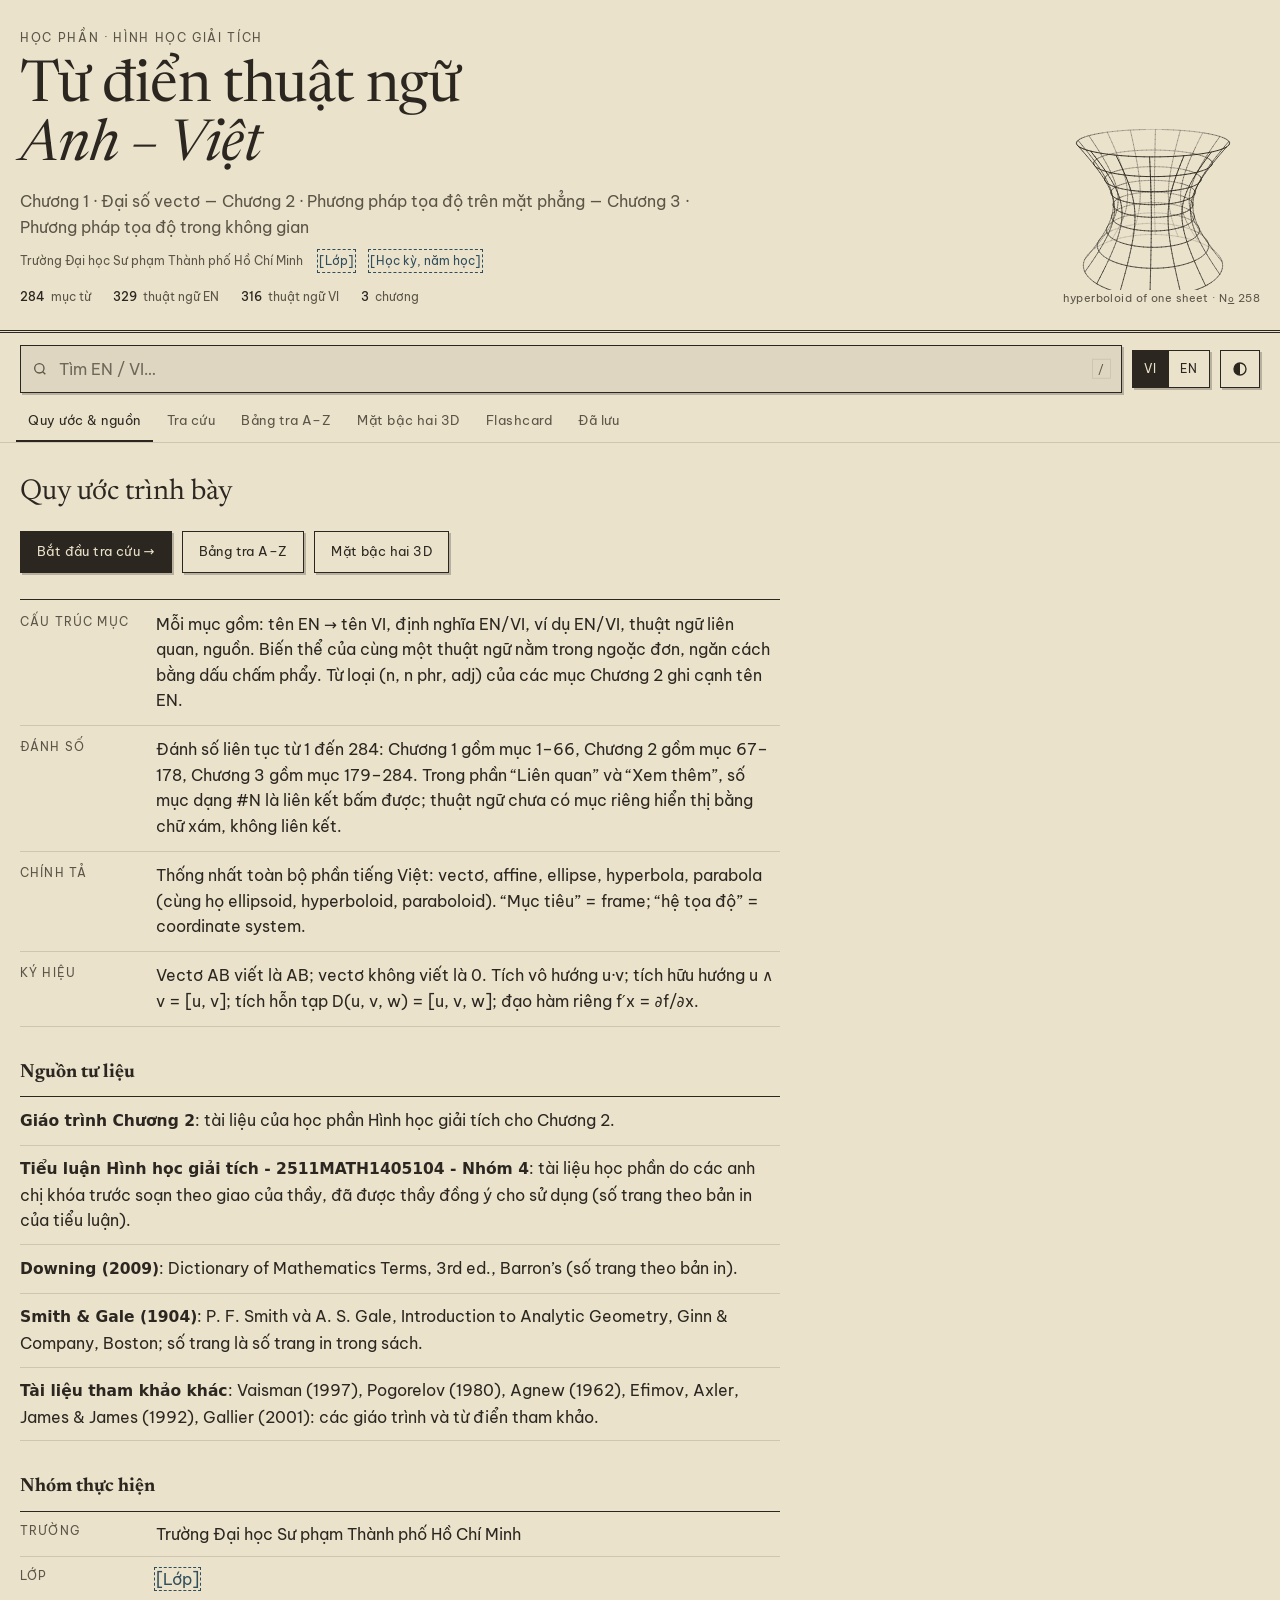
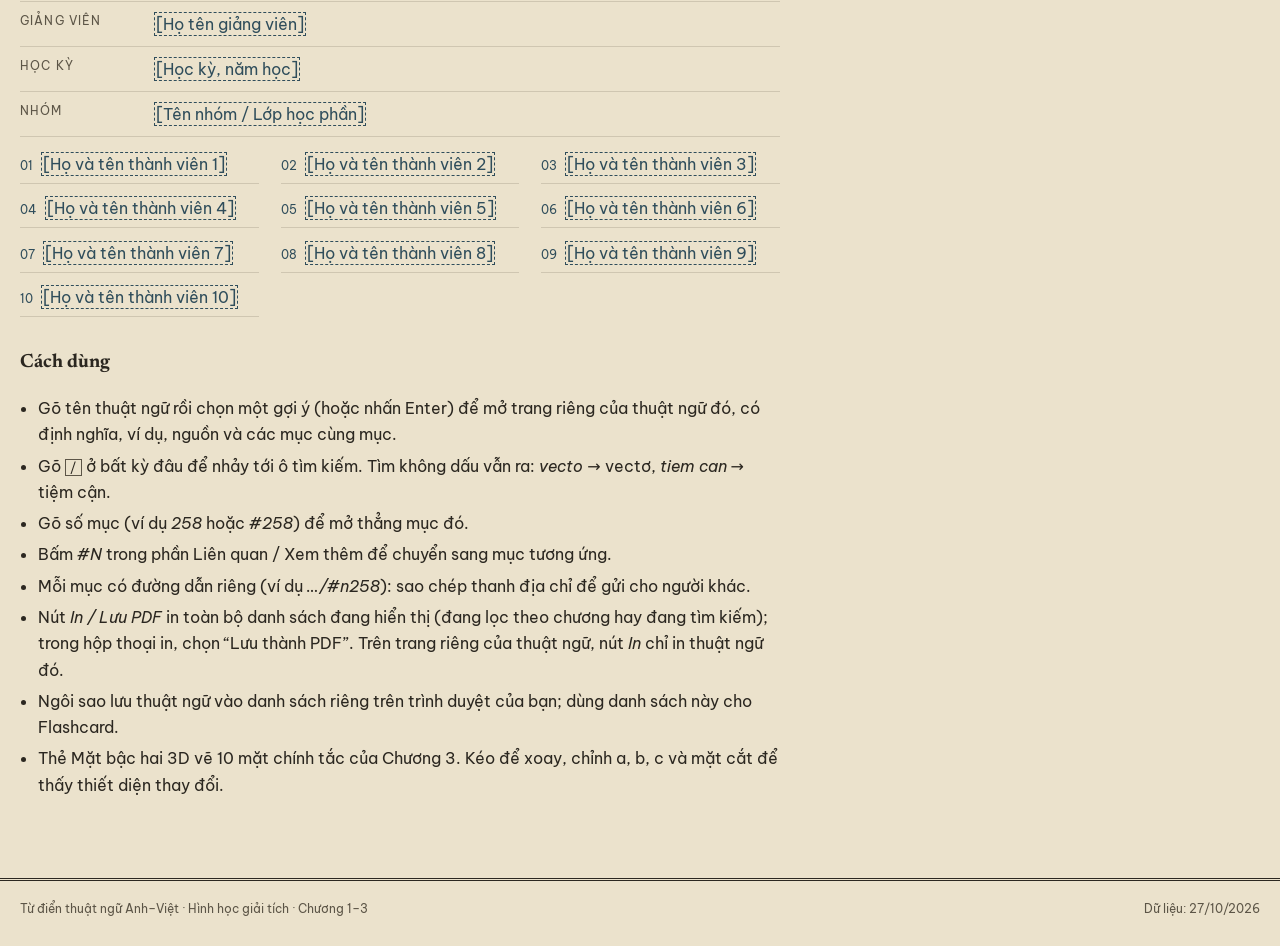
==== commit b595601b: "Add files via upload" ====
--- a/index.html
+++ b/index.html
@@ -133,7 +133,7 @@
 .entries{border-top:1px solid var(--rule)}
 .entry{border-bottom:1px solid var(--rule)}
 .entry.open{background:var(--paper-2)}
-.entry-row{display:grid;grid-template-columns:3.6rem minmax(0,1fr) auto;gap:10px;align-items:start;padding-inline:8px}
+.entry-row{--numw:3.6rem;--gap:10px;display:grid;grid-template-columns:var(--numw) minmax(0,1fr) auto;gap:var(--gap);align-items:start;padding-inline:8px}
 .num{font-family:var(--f-mono);font-size:.76rem;color:var(--accent);padding-top:.95rem;font-variant-numeric:tabular-nums;white-space:nowrap}
 .toggle{background:none;border:0;text-align:left;cursor:pointer;padding:.7rem 0;min-width:0;display:block;width:100%}
 .terms{display:flex;flex-wrap:wrap;align-items:baseline;gap:2px 10px}
@@ -263,7 +263,7 @@
   .mast .inner{grid-template-columns:1fr}
   .mast-fig{display:none}
   .search kbd{display:none}
-  .entry-row{grid-template-columns:2.9rem minmax(0,1fr) auto;gap:6px;padding-inline:4px}
+  .entry-row{--numw:2.9rem;--gap:6px;padding-inline:4px}
   .terms{flex-direction:column;align-items:flex-start;gap:1px}
   .arrow{display:none}
   .vi::before{content:"→ ";font-family:var(--f-mono);font-size:.8rem;color:var(--ink-2)}
@@ -284,7 +284,7 @@
   .bar-row{gap:6px}
   .seg button{padding:.5rem .5rem}
   .iconbtn{width:2.2rem}
-  .entry-row{grid-template-columns:2.5rem minmax(0,1fr) auto}
+  .entry-row{--numw:2.5rem}
   .en{font-size:1.15rem}
 }
 @media print{
@@ -322,6 +322,98 @@
   body.print-one .entry:not(.printing),body.print-one .chap-h,body.print-one .sec-h,body.print-one .toolbar{display:none!important}
 }
 
+/* ---------- chữ "No" ---------- */
+.no-o{font-size:.8em;text-decoration:underline;text-decoration-thickness:1px;text-underline-offset:.14em;margin-left:.03em}
+
+/* ---------- đầu trang gọn khi không ở trang chủ ---------- */
+body[data-view]:not([data-view="about"]) .mast{padding-block:14px 12px}
+body[data-view]:not([data-view="about"]) .mast .inner{grid-template-columns:minmax(0,1fr)}
+body[data-view]:not([data-view="about"]) :is(.mast-sub,.stats,.mast-fig,.mast-meta){display:none}
+body[data-view]:not([data-view="about"]) .kicker{margin-bottom:4px}
+body[data-view]:not([data-view="about"]) .mast h1{font-size:clamp(1.45rem,3.2vw,2rem)}
+body[data-view]:not([data-view="about"]) .mast h1 br{display:none}
+body[data-view]:not([data-view="about"]) .mast h1 em::before{content:" "}
+
+/* ---------- hàng danh sách = liên kết ---------- */
+.rowlink{grid-column:1/3;display:grid;grid-template-columns:var(--numw) minmax(0,1fr);column-gap:var(--gap);color:inherit;text-decoration:none;min-width:0}
+.rowmain{display:block;padding:.7rem 0;min-width:0}
+.rowlink:hover .terms .en{text-decoration:underline;text-decoration-thickness:1px;text-underline-offset:4px}
+.entry:hover{background:var(--paper-2)}
+
+/* ---------- gợi ý khi gõ ---------- */
+.sugg{position:absolute;left:0;right:0;top:calc(100% + 4px);background:var(--paper);border:1px solid var(--ink);box-shadow:4px 4px 0 var(--muted);z-index:40;max-height:min(70vh,540px);overflow:auto}
+.sg-item{display:grid;grid-template-columns:3.4rem minmax(0,1fr);column-gap:8px;width:100%;text-align:left;background:none;border:0;border-bottom:1px solid var(--rule);padding:.55rem .75rem;cursor:pointer;align-items:baseline}
+.sg-item:hover,.sg-item[aria-selected="true"]{background:var(--paper-2)}
+.sg-item .num{padding-top:0}
+.sg-t{display:flex;flex-wrap:wrap;gap:0 8px;align-items:baseline;min-width:0}
+.sg-t .en{font-size:1.1rem}
+.sg-t .vi{font-size:.95rem}
+.sg-meta{grid-column:2;font-family:var(--f-mono);font-size:.66rem;color:var(--ink-2);margin-top:1px}
+.sg-all{display:block;width:100%;text-align:left;background:var(--paper-2);border:0;padding:.65rem .75rem;font-family:var(--f-mono);font-size:.78rem;cursor:pointer;color:var(--accent)}
+.sg-all:hover{text-decoration:underline}
+.sg-none{padding:.8rem .75rem;color:var(--ink-2);font-size:.92rem}
+
+/* ---------- trang riêng của thuật ngữ ---------- */
+.crumbs{display:flex;flex-wrap:wrap;gap:4px 8px;align-items:center;font-family:var(--f-mono);font-size:.74rem;color:var(--ink-2);margin:0 0 20px}
+.crumbs button{background:none;border:0;padding:0;color:var(--accent);cursor:pointer;font:inherit;text-decoration:underline;text-underline-offset:3px;text-align:left}
+.crumbs .sep{opacity:.6}
+.ep-grid{display:grid;grid-template-columns:minmax(0,1fr) 300px;gap:44px;align-items:start}
+.ep-main{min-width:0}
+.ep-head{border-bottom:3px double var(--ink);padding-bottom:18px;margin-bottom:6px}
+.ep-kick{font-family:var(--f-mono);font-size:.76rem;color:var(--accent);margin:0 0 8px;display:flex;flex-wrap:wrap;gap:4px 14px;align-items:center}
+.ep-kick .num{padding-top:0}
+.ep-en{font-family:var(--f-display);font-weight:500;font-size:clamp(2.1rem,5.4vw,3.4rem);line-height:1.08;margin:0;text-wrap:balance;letter-spacing:-.01em;overflow-wrap:anywhere}
+.ep-en .var{font-size:.5em;margin-left:.2em}
+.ep-vi{font-size:clamp(1.3rem,2.8vw,1.8rem);font-weight:600;margin:10px 0 0;line-height:1.3;overflow-wrap:anywhere}
+.ep-vi .var{font-size:.62em;font-weight:400;margin-left:.2em}
+.ep-head .actions{margin-top:16px}
+.ep-sec{margin-top:26px}
+.ep-sec .lbl{font-size:.7rem;margin-bottom:8px}
+.ep-sec .para{font-size:1.04rem;max-width:none}
+.ep-sec.ex .para{font-size:1rem}
+.ep-sec .meta{margin-top:0;padding-top:0;border-top:0}
+.ep-pn{display:grid;grid-template-columns:1fr 1fr;gap:12px;margin-top:34px;border-top:1px solid var(--rule);padding-top:16px}
+.ep-pn a{display:block;border:1px solid var(--rule);padding:.6rem .8rem;color:inherit;text-decoration:none;min-width:0}
+.ep-pn a:hover{border-color:var(--ink)}
+.ep-pn .dir{font-family:var(--f-mono);font-size:.68rem;letter-spacing:.12em;text-transform:uppercase;color:var(--ink-2)}
+.ep-pn .nx{text-align:right}
+.ep-side{position:sticky;top:calc(var(--bar-h) + env(safe-area-inset-top,0px) + 18px);max-height:calc(100vh - var(--bar-h) - 40px);max-height:calc(100dvh - var(--bar-h) - 40px);overflow:auto;background:var(--paper-2);border:1px solid var(--rule);padding:14px 12px 16px}
+.ep-side h2{font-family:var(--f-mono);font-size:.7rem;letter-spacing:.14em;text-transform:uppercase;color:var(--ink-2);margin:0 0 2px;font-weight:500}
+.ep-side .side-t{font-family:var(--f-display);font-size:1.08rem;margin:0 0 10px;line-height:1.3}
+.ep-side ul{list-style:none;margin:0;padding:0}
+.ep-side a{display:grid;grid-template-columns:2.2rem minmax(0,1fr);gap:4px;padding:.3rem .4rem;color:var(--ink-2);text-decoration:none;font-size:.9rem;line-height:1.35}
+.ep-side a small{display:block;font-size:.8rem;opacity:.85}
+.ep-side a:hover{color:var(--ink);background:var(--paper)}
+.ep-side a[aria-current="true"]{color:var(--ink);background:var(--paper);box-shadow:inset 2px 0 0 var(--ink);font-weight:500}
+.ep-side .num{padding-top:.1rem;font-size:.72rem}
+.q3d .q-grid{grid-template-columns:minmax(0,1fr);gap:18px}
+.btn[aria-pressed="true"] svg{fill:currentColor}
+
+/* ---------- trang chủ (Quy ước & nguồn) ---------- */
+.start{display:flex;flex-wrap:wrap;gap:10px;margin:14px 0 26px}
+.start .btn{padding:.6rem 1rem;font-size:.82rem}
+.btn.primary{background:var(--ink);color:var(--paper)}
+.srcs{list-style:none;margin:0;padding:0;border-top:1px solid var(--ink)}
+.srcs li{border-bottom:1px solid var(--rule);padding:.65rem 0;font-size:.97rem}
+.srcs b{font-weight:600}
+
+@media (max-width:960px){
+  .ep-grid{grid-template-columns:minmax(0,1fr);gap:30px}
+  .ep-side{position:static;max-height:none}
+}
+@media (max-width:700px){
+  .ep-pn{grid-template-columns:1fr}
+  .sugg{right:auto;width:calc(100vw - 32px)}
+  .ep-pn .nx{text-align:left}
+}
+@media print{
+  .crumbs,.ep-side,.ep-pn,.q3d,.sugg,.start{display:none!important}
+  .ep-grid{display:block}
+  .ep-head{border-bottom:1px solid #000}
+  .ep-en{font-size:22pt}.ep-vi{font-size:14pt}
+  .ep-sec .para{font-size:10.5pt}
+  body[data-view]:not([data-view="about"]) .mast{padding-block:0 6px}
+}
 </style>
 </head>
 <body>
@@ -337,7 +429,7 @@
     </div>
     <figure class="mast-fig" aria-hidden="true">
       <canvas id="mastCanvas" width="180" height="180"></canvas>
-      <figcaption>hyperboloid of one sheet · № 258</figcaption>
+      <figcaption>hyperboloid of one sheet · N<span class="no-o">o</span> 258</figcaption>
     </figure>
   </div>
 </header>
@@ -347,9 +439,10 @@
     <div class="bar-row">
       <div class="search">
         <svg viewBox="0 0 24 24" stroke-width="2" fill="none" aria-hidden="true"><circle cx="11" cy="11" r="7"/><path d="M20 20l-4-4"/></svg>
-        <input id="q" type="search" autocomplete="off" spellcheck="false" aria-label="Tìm kiếm">
+        <input id="q" type="search" autocomplete="off" spellcheck="false" aria-label="Tìm kiếm" role="combobox" aria-autocomplete="list" aria-expanded="false" aria-controls="sugg">
         <kbd id="kbdHint">/</kbd>
         <button class="clear" id="qClear" hidden aria-label="Xoá">✕</button>
+        <div class="sugg" id="sugg" role="listbox" hidden></div>
       </div>
       <div class="seg" role="group" aria-label="Ngôn ngữ giao diện">
         <button id="langVi" aria-pressed="true">VI</button><button id="langEn" aria-pressed="false">EN</button>
@@ -379,7 +472,7 @@
     title:'Từ điển thuật ngữ<br><em>Anh – Việt</em>',
     sub:"Chương 1 · Đại số vectơ — Chương 2 · Phương pháp tọa độ trên mặt phẳng — Chương 3 · Phương pháp tọa độ trong không gian",
     sEntries:"mục từ", sEn:"thuật ngữ EN", sVi:"thuật ngữ VI", sChap:"chương",
-    ph:"Tìm EN / VI, không cần dấu…",
+    ph:"Tìm EN / VI…",
     tabs:{browse:"Tra cứu",index:"Bảng tra A–Z",quadrics:"Mặt bậc hai 3D",cards:"Flashcard",saved:"Đã lưu",about:"Quy ước & nguồn"},
     contents:"Mục lục", all:"Tất cả", chapter:"Chương", entries:"mục",
     showing:(n)=>`${n} mục`, results:(n,q)=>`${n} kết quả cho “${q}”`,
@@ -389,6 +482,9 @@
     speak:"Phát âm", copy:"Sao chép", copied:"Đã sao chép", save:"Lưu", unsave:"Bỏ lưu",
     savedT:"Đã lưu vào danh sách", removedT:"Đã bỏ khỏi danh sách", view3d:"Xem mô hình 3D",
     inDef:"khớp trong định nghĩa", chShort:"Ch.",
+    sgAll:(n)=>`Xem tất cả ${n} kết quả →`, sameSec:"Cùng mục", prev:"Trước", next:"Sau", model3d:"Mô hình 3D", copyLink:"Sao chép liên kết", linkCopied:"Đã sao chép liên kết",
+    goBrowse:"Bắt đầu tra cứu →", srcH:"Nguồn tư liệu",
+    srcList:[["Giáo trình Chương 2","tài liệu của học phần Hình học giải tích cho Chương 2."],["Tiểu luận Hình học giải tích - 2511MATH1405104 - Nhóm 4","tài liệu học phần do các anh chị khóa trước soạn theo giao của thầy, đã được thầy đồng ý cho sử dụng (số trang theo bản in của tiểu luận)."],["Downing (2009)","Dictionary of Mathematics Terms, 3rd ed., Barron’s (số trang theo bản in)."],["Smith & Gale (1904)","P. F. Smith và A. S. Gale, Introduction to Analytic Geometry, Ginn & Company, Boston; số trang là số trang in trong sách."],["Tài liệu tham khảo khác","Vaisman (1997), Pogorelov (1980), Agnew (1962), Efimov, Axler, James & James (1992), Gallier (2001): các giáo trình và từ điển tham khảo."]],
     idxEnVi:"EN → VI", idxViEn:"VI → EN", colTerm:"Thuật ngữ", colEq:"Tương ứng", colN:"Mục",
     idxCount:(n)=>`${n} thuật ngữ`,
     savedEmpty:"Chưa có thuật ngữ nào được lưu", savedHint:"Bấm ngôi sao cạnh một mục để lưu lại. Danh sách chỉ nằm trên trình duyệt này.",
@@ -404,11 +500,12 @@
     secParab:"Thiết diện là <b>parabola</b>", with:"với",
     aboutH:"Quy ước trình bày", tipsH:"Cách dùng", teamH:"Nhóm thực hiện", fUni:"Trường", fClass:"Lớp", fLect:"Giảng viên", fSem:"Học kỳ", fGroup:"Nhóm", fUpd:"Cập nhật dữ liệu", print:"In / Lưu PDF", printOne:"In mục này", printAll:"Bản in gồm toàn bộ mục đang hiển thị.",
     tips:[
+      "Gõ tên thuật ngữ rồi chọn một gợi ý (hoặc nhấn Enter) để mở trang riêng của thuật ngữ đó, có định nghĩa, ví dụ, nguồn và các mục cùng mục.",
       "Gõ <kbd class=\"k\">/</kbd> ở bất kỳ đâu để nhảy tới ô tìm kiếm. Tìm không dấu vẫn ra: <i>vecto</i> → vectơ, <i>tiem can</i> → tiệm cận.",
       "Gõ số mục (ví dụ <i>258</i> hoặc <i>#258</i>) để mở thẳng mục đó.",
       "Bấm <i>#N</i> trong phần Liên quan / Xem thêm để chuyển sang mục tương ứng.",
       "Mỗi mục có đường dẫn riêng (ví dụ <i>…/#n258</i>): sao chép thanh địa chỉ để gửi cho người khác.",
-      "Nút <i>In / Lưu PDF</i> in toàn bộ danh sách đang hiển thị (đang lọc theo chương hay đang tìm kiếm); trong hộp thoại in, chọn “Lưu thành PDF”. Mỗi mục có thêm nút <i>In mục này</i>.",
+      "Nút <i>In / Lưu PDF</i> in toàn bộ danh sách đang hiển thị (đang lọc theo chương hay đang tìm kiếm); trong hộp thoại in, chọn “Lưu thành PDF”. Trên trang riêng của thuật ngữ, nút <i>In</i> chỉ in thuật ngữ đó.",
       "Ngôi sao lưu thuật ngữ vào danh sách riêng trên trình duyệt của bạn; dùng danh sách này cho Flashcard.",
       "Thẻ Mặt bậc hai 3D vẽ 10 mặt chính tắc của Chương 3. Kéo để xoay, chỉnh a, b, c và mặt cắt để thấy thiết diện thay đổi."
     ],
@@ -430,6 +527,9 @@
     speak:"Pronounce", copy:"Copy", copied:"Copied", save:"Save", unsave:"Unsave",
     savedT:"Saved to your list", removedT:"Removed from your list", view3d:"View 3D model",
     inDef:"matched in definition", chShort:"Ch.",
+    sgAll:(n)=>`See all ${n} results →`, sameSec:"Same section", prev:"Previous", next:"Next", model3d:"3D model", copyLink:"Copy link", linkCopied:"Link copied",
+    goBrowse:"Start searching →", srcH:"Sources",
+    srcList:[["Giáo trình Chương 2","the course text for Chapter 2."],["Tiểu luận Hình học giải tích - 2511MATH1405104 - Nhóm 4","a course document written by earlier cohorts at the lecturer’s assignment and approved by him for use (page numbers follow the printed essay)."],["Downing (2009)","Dictionary of Mathematics Terms, 3rd ed., Barron’s (printed page numbers)."],["Smith & Gale (1904)","P. F. Smith and A. S. Gale, Introduction to Analytic Geometry, Ginn & Company, Boston (printed page numbers)."],["Other references","Vaisman (1997), Pogorelov (1980), Agnew (1962), Efimov, Axler, James & James (1992), Gallier (2001): reference textbooks and dictionaries."]],
     idxEnVi:"EN → VI", idxViEn:"VI → EN", colTerm:"Term", colEq:"Equivalent", colN:"Entry",
     idxCount:(n)=>`${n} terms`,
     savedEmpty:"No saved terms yet", savedHint:"Tap the star next to an entry to save it. The list stays in this browser only.",
@@ -445,11 +545,12 @@
     secParab:"Section is a <b>parabola</b>", with:"with",
     aboutH:"Conventions", tipsH:"How to use", teamH:"Team", fUni:"University", fClass:"Class", fLect:"Lecturer", fSem:"Semester", fGroup:"Group", fUpd:"Data updated", print:"Print / Save PDF", printOne:"Print this entry", printAll:"The printout contains every entry currently listed.",
     tips:[
+      "Type a term and pick a suggestion (or press Enter) to open that term’s own page, with definition, example, sources and entries from the same section.",
       "Press <kbd class=\"k\">/</kbd> anywhere to jump to search. Accents are optional: <i>vecto</i> finds vectơ.",
       "Type an entry number (<i>258</i> or <i>#258</i>) to open it directly.",
       "Tap <i>#N</i> under Related / See also to jump to that entry.",
       "Every entry has its own link (e.g. <i>…/#n258</i>): copy the address bar to share it.",
-      "<i>Print / Save PDF</i> prints everything currently listed (filtered by chapter or search); choose “Save as PDF” in the print dialog. Each entry also has a <i>Print this entry</i> button.",
+      "<i>Print / Save PDF</i> prints everything currently listed (filtered by chapter or search); choose “Save as PDF” in the print dialog. On a term’s own page, <i>Print</i> prints just that term.",
       "The star saves a term to a private list in your browser; use it as a flashcard deck.",
       "The 3D quadrics tab draws the 10 canonical surfaces of Chapter 3. Drag to rotate; change a, b, c and the section plane to watch the cross-section change."
     ],
@@ -465,9 +566,9 @@
 };
 
 /* ================= state ================= */
-const VIEWS=["browse","index","quadrics","cards","saved","about"];
+const VIEWS=["about","browse","index","quadrics","cards","saved"];
 const S = {
-  view:"browse", lang:store.get("lang","vi"), q:"", chapter:0, section:"",
+  view:"about", cur:0, printing:false, lang:store.get("lang","vi"), q:"", chapter:0, section:"",
   open:new Set(), favs:new Set(store.get("favs",[])),
   idxDir:"envi", fc:{scope:"all",dir:"en",deck:[],known:new Set(store.get("known",[])),flipped:false},
   quad:{id:"hyp1",a:1.4,b:1,c:1,secOn:true,h:0.35,rulings:false,auto:true}
@@ -481,6 +582,7 @@
 const t=()=>T[S.lang];
 
 /* ================= helpers ================= */
+const NO=n=>`N<span class="no-o">o</span>&nbsp;${n}`;
 const PRINT_ICON='<svg viewBox="0 0 24 24" stroke-width="1.8"><path d="M7 9V3h10v6M7 17H4v-7h16v7h-3"/><rect x="7" y="14" width="10" height="7"/></svg>';
 const PRINT_BTN=()=>`<button class="btn" data-print="all">${PRINT_ICON}${t().print}</button>`;
 function esc(s){return String(s).replace(/[&<>"]/g,c=>({"&":"&amp;","<":"&lt;",">":"&gt;",'"':"&quot;"}[c]))}
@@ -545,16 +647,24 @@
     $("#stats").innerHTML=[[D.entries.length,L.sEntries],[D.lookupEnVi.length,L.sEn],[D.lookupViEn.length,L.sVi],[D.chapters.length,L.sChap]]
       .map(([n,l])=>`<div><dt>${l}</dt><dd>${n}</dd></div>`).join("");
   }
-  $("#tabs").innerHTML=VIEWS.map(v=>`<button class="tab" role="tab" data-view="${v}" aria-selected="${S.view===v}">${L.tabs[v]}${v==="saved"&&S.favs.size?`<span class="count">${S.favs.size}</span>`:""}</button>`).join("");
+  $("#tabs").innerHTML=VIEWS.map(v=>`<button class="tab" role="tab" data-view="${v}" aria-selected="${S.view===v||(S.view==="entry"&&v==="browse")}">${L.tabs[v]}${v==="saved"&&S.favs.size?`<span class="count">${S.favs.size}</span>`:""}</button>`).join("");
 }
 $("#tabs").addEventListener("click",e=>{const b=e.target.closest("[data-view]");if(b)go(b.dataset.view)});
 
-function setHash(h){try{history.replaceState(null,"",h?"#"+h:location.pathname+location.search)}catch(e){}}
-function go(v,opts={}){
-  S.view=v;stopQuad();setHash(v==="browse"?"":v);
-  document.querySelectorAll(".tab").forEach(b=>b.setAttribute("aria-selected",b.dataset.view===v));
-  render();
-  if(!opts.keepScroll){const top=$("main").offsetTop-$("#bar").offsetHeight;if(window.scrollY>top)window.scrollTo({top})}
+let curHash=null;const scrollMap={};
+function go(v){if(location.hash==="#"+v)route();else location.hash=v}
+function setBar(){document.documentElement.style.setProperty("--bar-h",$("#bar").offsetHeight+"px")}
+function route(){
+  if(!D)return;
+  if(curHash!==null)scrollMap[curHash]=window.scrollY;
+  const h=(location.hash||"").slice(1), m=h.match(/^n(\d+)$/);
+  if(m&&byN.has(+m[1])){S.view="entry";S.cur=+m[1]}
+  else S.view=VIEWS.includes(h)?h:"about";
+  curHash=h;
+  hideSugg();stopQuad();renderChrome();render();
+  const top=Math.max(0,$("main").offsetTop-$("#bar").offsetHeight);
+  const y=S.view==="entry"?undefined:scrollMap[h];
+  window.scrollTo({top:y!=null?y:(S.view==="entry"||window.scrollY>top?top:window.scrollY)});
 }
 
 /* ================= search ================= */
@@ -591,14 +701,53 @@
 }
 const qEl=$("#q");
 let qTimer;
+const sg=$("#sugg");
+let suggIdx=-1, suggList=[];
+function hideSugg(){sg.hidden=true;suggIdx=-1;qEl.setAttribute("aria-expanded","false");qEl.removeAttribute("aria-activedescendant")}
+function setActive(i){
+  const items=[...sg.querySelectorAll(".sg-item")];suggIdx=i;
+  items.forEach((el,k)=>el.setAttribute("aria-selected",k===i));
+  if(i>=0&&items[i]){qEl.setAttribute("aria-activedescendant",items[i].id);items[i].scrollIntoView({block:"nearest"})}else qEl.removeAttribute("aria-activedescendant");
+}
+function updateSugg(){
+  const qn=norm(qEl.value.trim()).replace(/\s+/g," ");
+  if(!qn||!["about","entry","quadrics","cards"].includes(S.view)){hideSugg();return}
+  const L=t(), res=search(qEl.value);
+  suggList=res.slice(0,8);suggIdx=-1;
+  sg.innerHTML=res.length
+    ?suggList.map((r,i)=>`<button type="button" class="sg-item" role="option" id="sg${i}" data-go="${r.e.n}" aria-selected="false"><span class="num">${NO(r.e.n)}</span><span class="sg-t"><span class="en">${termHTML(r.e.en,qn)}</span><span class="arrow">→</span><span class="vi">${termHTML(r.e.vi,qn)}</span></span><span class="sg-meta">${L.chShort} ${r.e.chapter} · ${r.e.section}${r.inDef?` · ${L.inDef}`:""}</span></button>`).join("")+`<button type="button" class="sg-all" data-all="1">${L.sgAll(res.length)}</button>`
+    :`<div class="sg-none">${L.noRes}. ${L.noResHint}</div>`;
+  sg.hidden=false;qEl.setAttribute("aria-expanded","true");
+}
+function clearBox(){qEl.value="";S.q="";$("#qClear").hidden=true;$("#kbdHint").hidden=false;hideSugg()}
+function pickEntry(n){clearBox();openEntry(n)}
+function showAll(){S.q=qEl.value;S.chapter=0;S.section="";hideSugg();go("browse")}
 qEl.addEventListener("input",()=>{
   $("#qClear").hidden=!qEl.value;$("#kbdHint").hidden=!!qEl.value;
   clearTimeout(qTimer);qTimer=setTimeout(()=>{
-    S.q=qEl.value;
-    if(!["browse","index","saved"].includes(S.view))go("browse",{keepScroll:true});else render();
-  },120);
+    if(["browse","index","saved"].includes(S.view)){S.q=qEl.value;render()}else updateSugg();
+  },90);
 });
-$("#qClear").addEventListener("click",()=>{qEl.value="";S.q="";$("#qClear").hidden=true;$("#kbdHint").hidden=false;render();qEl.focus()});
+qEl.addEventListener("focus",()=>{if(qEl.value&&!["browse","index","saved"].includes(S.view))updateSugg()});
+qEl.addEventListener("blur",()=>setTimeout(hideSugg,150));
+qEl.addEventListener("keydown",e=>{
+  const open=!sg.hidden, n=sg.querySelectorAll(".sg-item").length;
+  if(e.key==="ArrowDown"&&open&&n){e.preventDefault();setActive((suggIdx+1)%n)}
+  else if(e.key==="ArrowUp"&&open&&n){e.preventDefault();setActive(suggIdx<=0?n-1:suggIdx-1)}
+  else if(e.key==="Enter"){
+    const q=qEl.value.trim();if(!q)return;e.preventDefault();
+    if(open&&suggIdx>=0&&suggList[suggIdx])return pickEntry(suggList[suggIdx].e.n);
+    const res=search(q);
+    if(res.length&&(res[0].s>=100||res.length===1))return pickEntry(res[0].e.n);
+    showAll();
+  }else if(e.key==="Escape")hideSugg();
+});
+sg.addEventListener("mousedown",e=>e.preventDefault());
+sg.addEventListener("click",e=>{
+  const it=e.target.closest("[data-go]");if(it){pickEntry(+it.dataset.go);return}
+  if(e.target.closest("[data-all]"))showAll();
+});
+$("#qClear").addEventListener("click",()=>{clearBox();if(["browse","index","saved"].includes(S.view))render();qEl.focus()});
 document.addEventListener("keydown",e=>{
   if(e.key==="/"&&document.activeElement!==qEl&&!/INPUT|SELECT|TEXTAREA/.test(document.activeElement.tagName)){e.preventDefault();qEl.focus();qEl.select()}
   if(e.key==="Escape"&&document.activeElement===qEl&&qEl.value){$("#qClear").click()}
@@ -615,20 +764,22 @@
   263:["hypParab"],269:["hyp1",{rulings:true}],245:["ellipsoid"],246:["hyp1",{a:1,b:1}],264:["ellipsoid"]};
 
 function rowHTML(e,qn,inDef){
-  const L=t(), open=S.open.has(e.n), fav=S.favs.has(e.n);
+  const L=t(), fav=S.favs.has(e.n);
   const prev=S.lang==="en"?e.defEn:e.defVi;
-  return `<article class="entry${open?" open":""}" id="n${e.n}" data-n="${e.n}">
+  return `<article class="entry${S.printing?" open":""}" id="e${e.n}" data-n="${e.n}">
   <div class="entry-row">
-    <span class="num">№ ${e.n}</span>
-    <button class="toggle" aria-expanded="${open}" data-act="toggle">
-      <span class="terms"><span class="en">${termHTML(e.en,qn)}</span><span class="arrow">→</span><span class="vi">${termHTML(e.vi,qn)}</span>${e.pos?`<span class="pos">${esc(e.pos)}</span>`:""}${inDef?`<span class="match-def">· ${L.inDef}</span>`:""}</span>
-      <span class="preview">${esc(prev)}</span>
-    </button>
+    <a class="rowlink" href="#n${e.n}">
+      <span class="num">${NO(e.n)}</span>
+      <span class="rowmain">
+        <span class="terms"><span class="en">${termHTML(e.en,qn)}</span><span class="arrow">→</span><span class="vi">${termHTML(e.vi,qn)}</span>${e.pos?`<span class="pos">${esc(e.pos)}</span>`:""}${inDef?`<span class="match-def">· ${L.inDef}</span>`:""}</span>
+        <span class="preview">${esc(prev)}</span>
+      </span>
+    </a>
     <button class="star" data-act="fav" aria-pressed="${fav}" aria-label="${fav?L.unsave:L.save}" title="${fav?L.unsave:L.save}">
       <svg viewBox="0 0 24 24" stroke-width="1.6"><path d="M12 3.5l2.6 5.4 5.9.8-4.3 4.1 1 5.8L12 16.8 6.8 19.6l1-5.8L3.5 9.7l5.9-.8z"/></svg>
     </button>
   </div>
-  ${open?bodyHTML(e,qn):""}
+  ${S.printing?bodyHTML(e,qn):""}
 </article>`;
 }
 function bodyHTML(e,qn){
@@ -654,43 +805,79 @@
   </div>`;
 }
 function entryClick(ev){
-  const art=ev.target.closest(".entry");
-  const act=ev.target.closest("[data-act]");
-  if(!act||!art)return;
-  const n=+art.dataset.n, e=byN.get(n);
+  const act=ev.target.closest("[data-act]");if(!act)return;
+  const art=act.closest(".entry");
+  const n=art?+art.dataset.n:S.cur, e=byN.get(n);if(!e)return;
   switch(act.dataset.act){
-    case "toggle":
-      if(S.open.has(n))S.open.delete(n);else S.open.add(n);
-      art.outerHTML=rowHTML(e,currentQn(),art.querySelector(".match-def")!==null);break;
     case "fav":
       if(S.favs.has(n)){S.favs.delete(n);toast(t().removedT)}else{S.favs.add(n);toast(t().savedT)}
       saveFavs();renderChrome();
-      if(S.view==="saved")render();else{act.setAttribute("aria-pressed",S.favs.has(n));}
+      if(S.view==="saved")render();else act.setAttribute("aria-pressed",S.favs.has(n));
       break;
     case "speak":speak(cleanEn(e.en));break;
     case "copy":copyText(`${e.en} — ${e.vi}`);break;
-    case "print":printEntry(art);break;
-    case "model":{const [id,pre]=MODEL[n];Object.assign(S.quad,{id,a:1.4,b:1,c:1,rulings:false},QDEF[id].defaults,pre||{});S.quad.h=QDEF[id].h0??.35;go("quadrics");break}
+    case "link":copyText(location.href.split("#")[0]+"#n"+n);break;
+    case "print":window.print();break;
   }
 }
 function currentQn(){return S.q?norm(S.q.trim()).replace(/\s+/g," "):""}
-function openEntry(n){
-  if(!byN.has(n))return;
-  S.open.add(n);
-  if(S.q){S.q="";qEl.value="";$("#qClear").hidden=true;$("#kbdHint").hidden=false}
-  setHash("n"+n);
-  const e=byN.get(n);
-  if(S.chapter&&S.chapter!==e.chapter||S.section&&S.section!==e.section){S.chapter=0;S.section=""}
-  if(S.view!=="browse")S.view="browse";
-  renderChrome();render();
-  requestAnimationFrame(()=>{const el=document.getElementById("n"+n);if(el){const y=el.getBoundingClientRect().top+window.scrollY-$("#bar").offsetHeight-12;window.scrollTo({top:y,behavior:matchMedia("(prefers-reduced-motion: reduce)").matches?"auto":"smooth"})}});
-}
+function openEntry(n){if(byN.has(n))go("n"+n)}
 
 /* ================= views ================= */
+function chipsRel(e){return e.related.map(r=>r.n?`<button class="chip" data-go="${r.n}"><b>#${r.n}</b>${esc(r.t)}</button>`:`<span class="chip off">${esc(r.t)}</span>`).join("")}
+function chipsSee(e){const L=t(),enFirst=S.lang==="en";return e.seeAlso.map(n=>{const x=byN.get(n);return x?`<button class="chip" data-go="${n}"><b>#${n}</b>${esc(splitTerm(enFirst?x.en:x.vi)[0])} · ${L.chShort} ${x.chapter}</button>`:""}).join("")}
+function pairHTML(en,vi){const a=`<p class="para"><span class="tag">EN</span>${esc(en)}</p>`,b=`<p class="para"><span class="tag">VI</span>${esc(vi)}</p>`;return S.lang==="en"?a+b:b+a}
+const ICON={
+  speak:'<svg viewBox="0 0 24 24" stroke-width="1.8"><path d="M4 9v6h4l5 4V5L8 9z"/><path d="M16 9a4 4 0 0 1 0 6M18.5 6.5a7.5 7.5 0 0 1 0 11"/></svg>',
+  star:'<svg viewBox="0 0 24 24" stroke-width="1.6"><path d="M12 3.5l2.6 5.4 5.9.8-4.3 4.1 1 5.8L12 16.8 6.8 19.6l1-5.8L3.5 9.7l5.9-.8z"/></svg>',
+  copy:'<svg viewBox="0 0 24 24" stroke-width="1.8"><rect x="8" y="8" width="12" height="12"/><path d="M16 8V4H4v12h4"/></svg>',
+  link:'<svg viewBox="0 0 24 24" stroke-width="1.8"><path d="M10 14a4 4 0 0 0 5.7 0l3-3a4 4 0 0 0-5.7-5.7l-1 1M14 10a4 4 0 0 0-5.7 0l-3 3a4 4 0 0 0 5.7 5.7l1-1"/></svg>'
+};
+function renderEntry(){
+  const L=t(), e=byN.get(S.cur), lang=S.lang;
+  const ch=D.chapters.find(c=>c.id===e.chapter), sec=ch.sections.find(s=>s.id===e.section);
+  const T1=x=>esc(lang==="en"?x.titleEn:x.titleVi);
+  const sibs=D.entries.filter(x=>x.section===e.section);
+  const pv=byN.get(e.n-1), nx=byN.get(e.n+1), fav=S.favs.has(e.n), model=MODEL[e.n];
+  const rel=chipsRel(e), see=chipsSee(e), nm=x=>esc(splitTerm(x.en)[0]);
+  document.title=`${splitTerm(e.en)[0]} — ${splitTerm(e.vi)[0]} · ${lang==="en"?"Analytic Geometry Glossary":"Từ điển Hình học giải tích"}`;
+  view.innerHTML=`<nav class="crumbs" aria-label="breadcrumb"><button data-flt="0|">${L.tabs.browse}</button><span class="sep">›</span><button data-flt="${ch.id}|">${L.chapter} ${ch.id} · ${T1(ch)}</button><span class="sep">›</span><button data-flt="${ch.id}|${sec.id}">${sec.id} ${T1(sec)}</button></nav>
+  <div class="ep-grid">
+  <article class="ep-main">
+    <header class="ep-head">
+      <p class="ep-kick"><span class="num">${NO(e.n)}</span><span>${L.chShort} ${e.chapter} · ${e.section}</span>${e.pos?`<span class="pos">${esc(e.pos)}</span>`:""}</p>
+      <h1 class="ep-en">${termHTML(e.en,"")}</h1>
+      <p class="ep-vi">${termHTML(e.vi,"")}</p>
+      <div class="actions">
+        ${canSpeak?`<button class="btn" data-act="speak">${ICON.speak}${L.speak}</button>`:""}
+        <button class="btn" data-act="fav" aria-pressed="${fav}">${ICON.star}${L.save}</button>
+        <button class="btn" data-act="copy">${ICON.copy}${L.copy}</button>
+        <button class="btn" data-act="link">${ICON.link}${L.copyLink}</button>
+        <button class="btn" data-act="print">${PRINT_ICON}${L.print.split(" / ")[0]}</button>
+      </div>
+    </header>
+    <section class="ep-sec"><h2 class="lbl">${L.def}</h2><div class="defs">${pairHTML(e.defEn,e.defVi)}</div></section>
+    ${(e.exEn||e.exVi)?`<section class="ep-sec ex"><h2 class="lbl">${L.ex}</h2><div class="defs">${pairHTML(e.exEn||"—",e.exVi||"—")}</div></section>`:""}
+    ${model?`<section class="ep-sec"><h2 class="lbl">${L.model3d}</h2><div class="q3d" id="q3d"></div></section>`:""}
+    <section class="ep-sec"><dl class="meta">
+      ${rel?`<dt>${L.related}</dt><dd>${rel}</dd>`:""}
+      ${see?`<dt>${L.see}</dt><dd>${see}</dd>`:""}
+      ${e.source?`<dt>${L.src}</dt><dd><span class="src">${esc(e.source)}</span></dd>`:""}
+    </dl></section>
+    <nav class="ep-pn">${pv?`<a href="#n${pv.n}"><span class="dir">← ${L.prev}</span><br>${NO(pv.n)} ${nm(pv)}</a>`:"<span></span>"}${nx?`<a class="nx" href="#n${nx.n}"><span class="dir">${L.next} →</span><br>${NO(nx.n)} ${nm(nx)}</a>`:"<span></span>"}</nav>
+  </article>
+  <aside class="ep-side" aria-label="${L.sameSec}"><h2>${L.sameSec} · ${sec.id}</h2><p class="side-t">${T1(sec)}</p>
+    <ul>${sibs.map(x=>`<li><a href="#n${x.n}" aria-current="${x.n===e.n}"><span class="num">${x.n}</span><span>${esc(splitTerm(x.en)[0])}<small>${esc(splitTerm(x.vi)[0])}</small></span></a></li>`).join("")}</ul>
+  </aside></div>`;
+  if(model){const [id,pre]=MODEL[e.n];Object.assign(S.quad,{id,a:1.4,b:1,c:1,rulings:false},QDEF[id].defaults,pre||{});S.quad.h=QDEF[id].h0??.35;renderQuad($("#q3d"),true)}
+}
+
 function render(){
   if(!D)return;
   stopQuad();
-  ({browse:renderBrowse,index:renderIndex,quadrics:renderQuad,cards:renderCards,saved:renderSaved,about:renderAbout})[S.view]();
+  document.body.dataset.view=S.view;
+  ({about:renderAbout,browse:renderBrowse,index:renderIndex,quadrics:()=>renderQuad(),cards:renderCards,saved:renderSaved,entry:renderEntry})[S.view]();
+  setBar();
 }
 
 function tocHTML(){
@@ -796,9 +983,12 @@
   const L=t();
   view.innerHTML=`<div class="prose">
     <h2>${L.aboutH}</h2>
-    <dl class="conv">${D.conventions[S.lang].map(c=>`<dt>${esc(c.label)}</dt><dd>${esc(c.text)}</dd>`).join("")}</dl>
+    <div class="start"><button class="btn primary" data-gov="browse">${L.goBrowse}</button><button class="btn" data-gov="index">${L.tabs.index}</button><button class="btn" data-gov="quadrics">${L.tabs.quadrics}</button></div>
+    <dl class="conv">${D.conventions[S.lang].filter(c=>c.label!=="Nguồn"&&c.label!=="Sources").map(c=>`<dt>${esc(c.label)}</dt><dd>${esc(c.text)}</dd>`).join("")}</dl>
+    <h3>${L.srcH}</h3>
+    <ul class="srcs">${L.srcList.map(([a,b])=>`<li><b>${esc(a)}</b>: ${esc(b)}</li>`).join("")}</ul>
+    ${teamHTML()}
     <h3>${L.tipsH}</h3><ul class="tips">${L.tips.map(x=>`<li>${x}</li>`).join("")}</ul>
-    ${teamHTML()}
   </div>`;
 }
 
@@ -836,7 +1026,7 @@
     const e=byN.get(d[0]), front=S.fc.dir==="en"?e.en:e.vi, back=S.fc.dir==="en"?e.vi:e.en;
     const def=S.lang==="en"?e.defEn:e.defVi;
     card=`<div class="fcard fade" id="fcard" role="button" tabindex="0" aria-label="${L.flip}">
-      <div class="corner"><span>№ ${e.n} · ${L.chShort} ${e.chapter} · ${e.section}</span><span>${S.fc.dir==="en"?"EN":"VI"}</span></div>
+      <div class="corner"><span>${NO(e.n)} · ${L.chShort} ${e.chapter} · ${e.section}</span><span>${S.fc.dir==="en"?"EN":"VI"}</span></div>
       <p class="front">${termHTML(front,"")}</p>
       ${S.fc.flipped?`<div class="back"><div class="other">${termHTML(back,"")}</div><p>${esc(def)}</p></div>`:""}
       <div class="hint">${L.fcTap}</div></div>
@@ -951,7 +1141,7 @@
     if(sc.S)strokeSet(sc.S,COL.accent,2.4,.85);
     if(sc.P){ctx.fillStyle=COL.accent;sc.P.forEach(p=>{const q=proj(p);ctx.beginPath();ctx.arc(q[0],q[1],4*v.dpr,0,TAU);ctx.fill()})}
   }
-  function loop(){v.raf=requestAnimationFrame(loop);if(v.auto&&!v.drag){v.yaw+=0.0035;v.dirty=true}if(v.dirty){v.dirty=false;draw()}}
+  function loop(){v.raf=requestAnimationFrame(loop);if(!canvas.offsetParent)return;if(v.auto&&!v.drag){v.yaw+=0.0035;v.dirty=true}if(v.dirty){v.dirty=false;draw()}}
   canvas.addEventListener("pointerdown",e=>{if(opt.static)return;v.drag={x:e.clientX,y:e.clientY,yaw:v.yaw,pitch:v.pitch};canvas.setPointerCapture(e.pointerId)});
   canvas.addEventListener("pointermove",e=>{if(!v.drag)return;v.yaw=v.drag.yaw+(e.clientX-v.drag.x)*0.01;v.pitch=Math.max(-1.5,Math.min(1.5,v.drag.pitch+(e.clientY-v.drag.y)*0.01));v.dirty=true});
   const end=()=>{v.drag=null};canvas.addEventListener("pointerup",end);canvas.addEventListener("pointercancel",end);
@@ -977,18 +1167,18 @@
   }
   return sc;
 }
-function renderQuad(){
+function renderQuad(host=view,embed=false){
   const L=t(), q=S.quad, d=QDEF[q.id], e=byN.get(d.n);
   const nm=x=>{const en=byN.get(QDEF[x].n);return splitTerm(S.lang==="en"?en.en:en.vi)[0]};
   const labels={a:"a",b:"b",c:"c",p:"p",R:"R"};
   const vals={a:q.a,b:q.b,c:q.c,p:q.c,R:q.a};
-  view.innerHTML=`<div class="q-grid">
+  host.innerHTML=`<div class="q-grid">
     <div class="q-stage"><canvas id="qc" aria-label="${esc(nm(q.id))}"></canvas><span class="q-hint">${L.qHint}</span></div>
     <div>
-      <p class="lbl">${L.qPick}</p>
+      ${embed?"":`<p class="lbl">${L.qPick}</p>
       <div class="q-pick">${QORDER.map(x=>`<button data-q="${x}" aria-pressed="${x===q.id}">${esc(nm(x))}</button>`).join("")}</div>
       <h2 class="q-title">${esc(splitTerm(S.lang==="en"?e.en:e.vi)[0])}</h2>
-      <p class="q-sub">${esc(splitTerm(S.lang==="en"?e.vi:e.en)[0])}</p>
+      <p class="q-sub">${esc(splitTerm(S.lang==="en"?e.vi:e.en)[0])}</p>`}
       <div class="eq" id="qeq">${d.eq}</div>
       <p class="eq-num" id="qeqn"></p>
       <span id="qrev"></span>
@@ -998,7 +1188,7 @@
       <p class="section-note" id="qnote"></p>
       ${d.ruled?`<label class="check"><input type="checkbox" id="qrul" ${q.rulings?"checked":""}> ${L.qRulings}</label>`:""}
       <label class="check"><input type="checkbox" id="qauto" ${q.auto?"checked":""}> ${L.qAuto}</label>
-      <div class="q-links"><button class="btn" data-go="${d.n}">${L.qOpen} № ${d.n}</button><button class="btn" id="qreset">${L.qResetView}</button></div>
+      <div class="q-links">${embed?"":`<button class="btn" data-go="${d.n}">${L.qOpen} ${NO(d.n)}</button>`}<button class="btn" id="qreset">${L.qResetView}</button></div>
     </div></div>`;
   const cv=$("#qc");quadView=makeView(cv,{auto:q.auto,lw:1.1});
   const update=()=>{
@@ -1010,8 +1200,8 @@
     else{$("#qho").textContent="";$("#qnote").textContent=""}
   };
   update();quadView.start();
-  view.querySelector(".q-pick").addEventListener("click",ev=>{const b=ev.target.closest("[data-q]");if(!b)return;const id=b.dataset.q;Object.assign(S.quad,{id,a:1.3,b:1,c:1},QDEF[id].defaults);stopQuad();renderQuad()});
-  view.querySelectorAll("[data-p]").forEach(inp=>inp.addEventListener("input",()=>{const k=inp.dataset.p,v=+inp.value;if(k==="a"||k==="R")q.a=v;else if(k==="b")q.b=v;else q.c=v;$("#qo-"+k).textContent=v.toFixed(2);update()}));
+  const pk=host.querySelector(".q-pick");if(pk)pk.addEventListener("click",ev=>{const b=ev.target.closest("[data-q]");if(!b)return;const id=b.dataset.q;Object.assign(S.quad,{id,a:1.3,b:1,c:1},QDEF[id].defaults);stopQuad();renderQuad(host,embed)});
+  host.querySelectorAll("[data-p]").forEach(inp=>inp.addEventListener("input",()=>{const k=inp.dataset.p,v=+inp.value;if(k==="a"||k==="R")q.a=v;else if(k==="b")q.b=v;else q.c=v;$("#qo-"+k).textContent=v.toFixed(2);update()}));
   $("#qsec").addEventListener("change",ev=>{q.secOn=ev.target.checked;$("#qh").disabled=!q.secOn;update()});
   $("#qh").addEventListener("input",ev=>{q.h=+ev.target.value;update()});
   const rul=$("#qrul");if(rul)rul.addEventListener("change",ev=>{q.rulings=ev.target.checked;update()});
@@ -1025,49 +1215,29 @@
   document.documentElement.lang=S.lang;document.body.classList.toggle("lang-en",S.lang==="en");
   $("#langVi").setAttribute("aria-pressed",S.lang==="vi");$("#langEn").setAttribute("aria-pressed",S.lang==="en");
   refreshColors();
-  const h=(location.hash||"").slice(1);
-  if(VIEWS.includes(h))S.view=h;
-  renderChrome();render();
-  const m=h.match(/^n(\d+)$/);if(m)openEntry(+m[1]);
-  const setBar=()=>document.documentElement.style.setProperty("--bar-h",$("#bar").offsetHeight+"px");setBar();window.addEventListener("resize",setBar);
+  route();
+  window.addEventListener("resize",setBar);
   // masthead drawing
   const mc=$("#mastCanvas");
-  if(mc&&getComputedStyle(mc.parentElement).display!=="none"){
+  if(mc){
     mastView=makeView(mc,{auto:true,axes:false,static:true,pitch:0.32,lw:.9});
     const g=QDEF.hyp1.gen(1,1,1.05);mastView.set({L:g.L});mastView.start();
   }
 }
 /* ---- in ấn ---- */
-let printRestore=null;
-function afterPrint(){document.body.classList.remove("print-one");document.querySelectorAll(".entry.printing").forEach(a=>a.classList.remove("printing"));if(printRestore){S.open=printRestore;printRestore=null;render()}}
+function afterPrint(){if(S.printing){S.printing=false;render()}}
 window.addEventListener("afterprint",afterPrint);
-function printAll(){
-  if(S.view==="browse"||S.view==="saved"){
-    printRestore=new Set(S.open);
-    const qn=currentQn();let list;
-    if(S.view==="saved")list=[...S.favs].map(n=>byN.get(n)).filter(Boolean);
-    else if(qn)list=search(S.q).map(r=>r.e);
-    else list=D.entries.filter(e=>(!S.chapter||e.chapter===S.chapter)&&(!S.section||e.section===S.section));
-    list.forEach(e=>S.open.add(e.n));render();
-  }
-  setTimeout(()=>window.print(),60);
-}
-function printEntry(art){
-  art.classList.add("printing");document.body.classList.add("print-one");
-  if(!S.open.has(+art.dataset.n)){S.open.add(+art.dataset.n);printRestore=printRestore||null}
-  setTimeout(()=>window.print(),30);
-}
+function printAll(){S.printing=true;render();setTimeout(()=>window.print(),60)}
 view.addEventListener("click",ev=>{
   if(ev.target.closest("[data-print]")){printAll();return}
+  const gv=ev.target.closest("[data-gov]");if(gv){go(gv.dataset.gov);return}
+  const fl=ev.target.closest("[data-flt]");
+  if(fl){const [c,sc]=fl.dataset.flt.split("|");S.chapter=+c;S.section=sc;S.q="";go("browse");return}
   const g=ev.target.closest("[data-go]");
   if(g){openEntry(+g.dataset.go);return}
-  if(ev.target.closest(".entry"))entryClick(ev);
+  if(ev.target.closest("[data-act]"))entryClick(ev);
 });
-window.addEventListener("hashchange",()=>{
-  if(!D)return;const h=(location.hash||"").slice(1);
-  if(VIEWS.includes(h)&&h!==S.view){go(h,{keepScroll:true})}
-  else{const m=h.match(/^n(\d+)$/);if(m&&byN.has(+m[1])&&!document.getElementById("n"+m[1]))openEntry(+m[1])}
-});
+window.addEventListener("hashchange",route);
 renderChrome();
 if(window.HHGT_DATA)boot(window.HHGT_DATA);
 else view.innerHTML=`<div class="empty"><strong>Không tải được dữ liệu</strong>Tải lại trang để thử lại.</div>`;
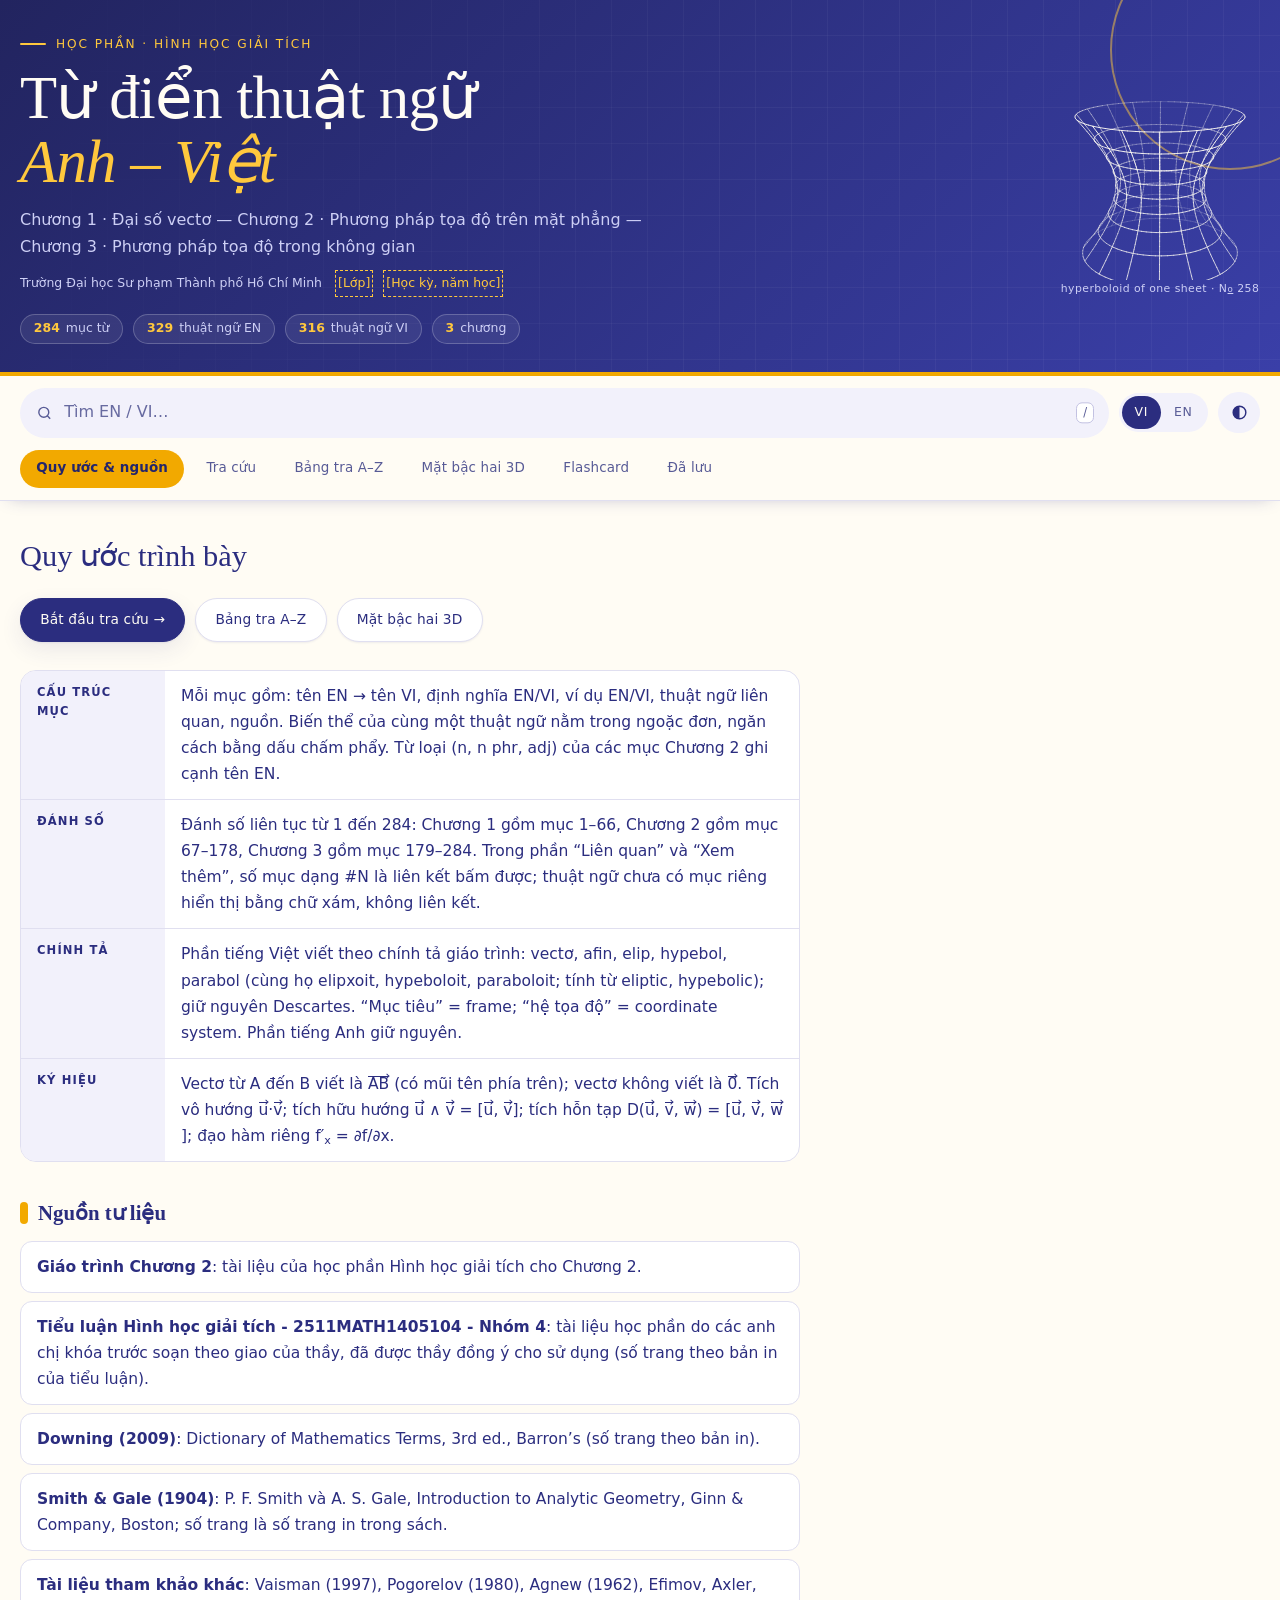
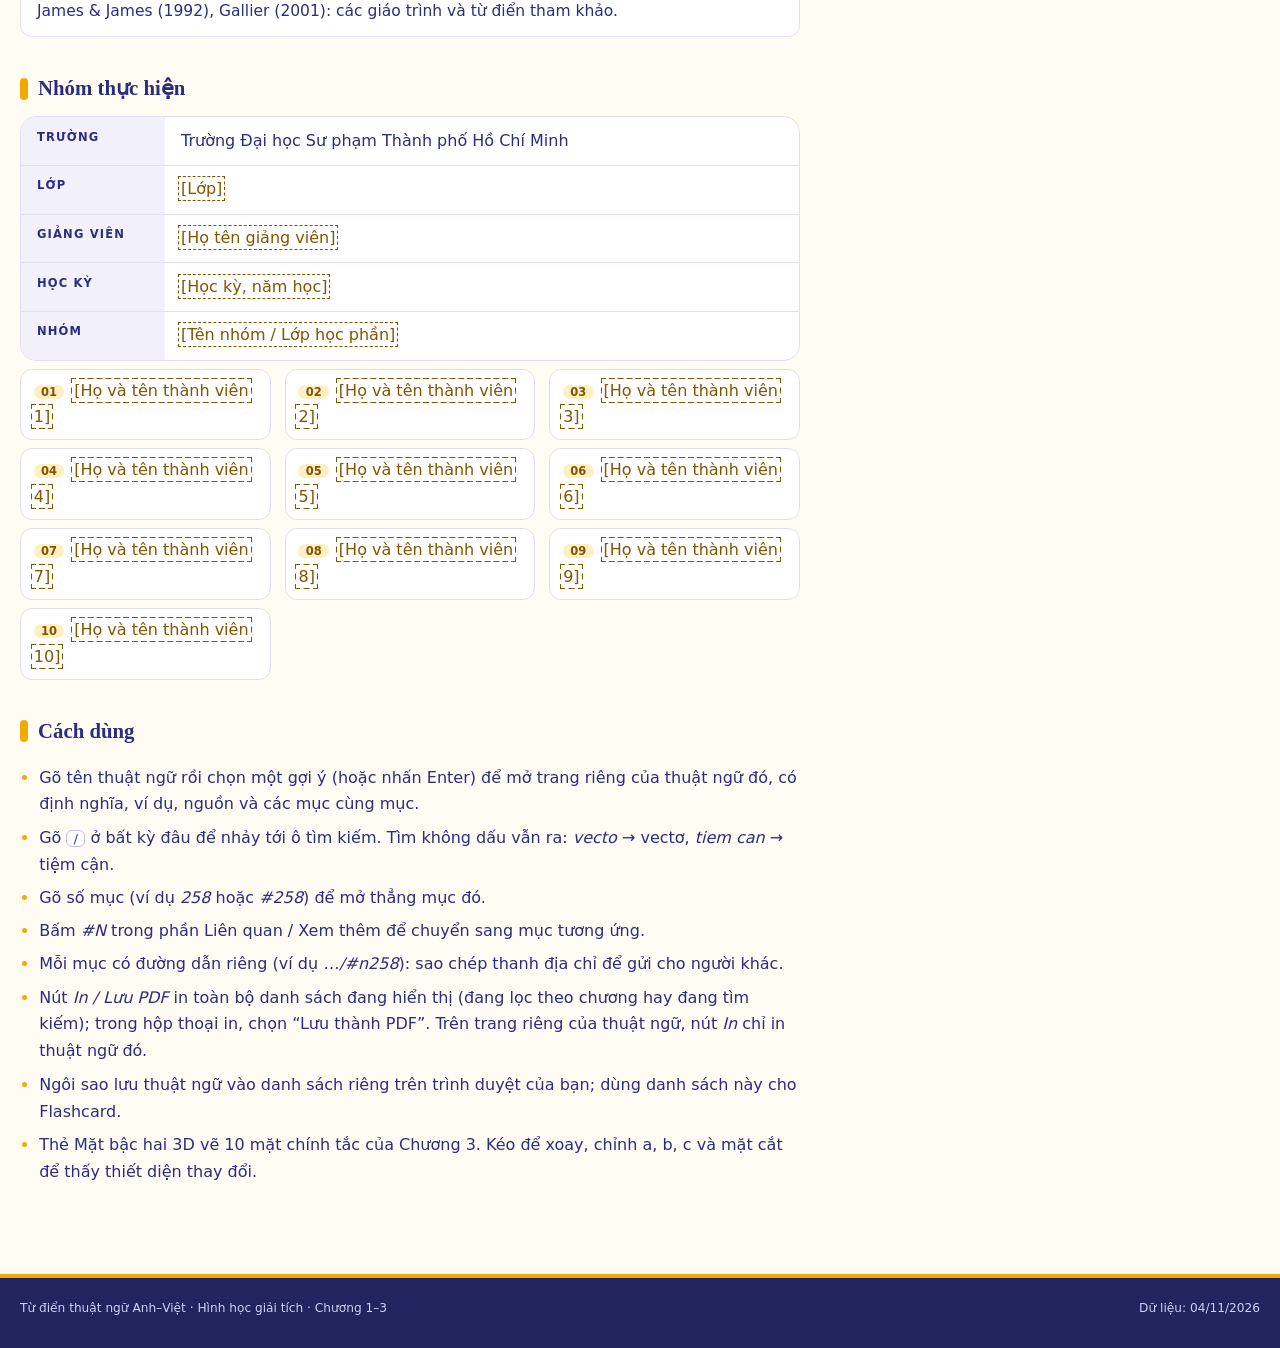
==== commit 4db4ee84: "Add files via upload" ====
--- a/index.html
+++ b/index.html
@@ -6,414 +6,521 @@
 <title>Từ điển thuật ngữ Anh–Việt · Hình học giải tích</title>
 <meta name="description" content="Từ điển thuật ngữ Anh–Việt cho học phần Hình học giải tích: 284 mục từ về đại số vectơ, phương pháp tọa độ trong mặt phẳng và trong không gian. Tra cứu EN/VI không dấu, bảng tra A–Z, mô hình mặt bậc hai 3D, flashcard.">
 <meta name="color-scheme" content="light dark">
-<meta name="theme-color" content="#EBE2CC" media="(prefers-color-scheme: light)">
-<meta name="theme-color" content="#1E1B16" media="(prefers-color-scheme: dark)">
+<meta name="theme-color" content="#22245F" media="(prefers-color-scheme: light)">
+<meta name="theme-color" content="#191B58" media="(prefers-color-scheme: dark)">
 <meta property="og:type" content="website">
 <meta property="og:title" content="Từ điển thuật ngữ Anh–Việt · Hình học giải tích">
 <meta property="og:description" content="284 mục từ Anh–Việt về vectơ, tọa độ trên mặt phẳng và trong không gian, có ví dụ, nguồn và bảng tra A–Z.">
 <link rel="icon" href="favicon.svg" type="image/svg+xml">
-<link rel="preconnect" href="https://fonts.googleapis.com">
-<link rel="preconnect" href="https://fonts.gstatic.com" crossorigin>
-<link rel="stylesheet" href="https://fonts.googleapis.com/css2?family=Be+Vietnam+Pro:ital,wght@0,400;0,500;0,600;1,400&family=Newsreader:ital,opsz,wght@0,6..72,400;0,6..72,500;0,6..72,600;1,6..72,400&display=swap">
+<link rel="stylesheet" href="fonts.css">
 <style>
 html{-webkit-text-size-adjust:100%;text-size-adjust:100%}
 body{margin:0}
-img{max-width:100%}
+img,svg{max-width:100%}
 [hidden]{display:none!important}
-/* Layout: an old mathematics dictionary — title page masthead, a sticky index bar, a catalogue sidebar and entries that open like index cards. */
+/* Chàm sâu & vàng hổ phách — nền ngà, chữ chàm, điểm nhấn hổ phách; có chế độ tối. */
 :root{
-  --paper:#EBE2CC;      /* page */
-  --paper-2:#DED6C1;    /* bands, open cards */
-  --rule:#CFC6B1;       /* hairlines */
-  --muted:#B7B09E;      /* offset shadows, decorative strokes */
-  --ink:#2B2720;        /* text */
-  --ink-2:#5C5547;      /* secondary text */
-  --accent:#2F4D5B;     /* slate ink: links, numbers */
-  --card:#F2EDDF;       /* flashcard face */
+  --paper:#FFFCF4;       /* nền trang */
+  --paper-2:#F2F1FB;     /* dải nền, bảng, ô phụ */
+  --card:#FFFFFF;        /* thẻ nổi */
+  --rule:#E0DFF0;        /* đường kẻ mảnh */
+  --muted:#C3C2E2;       /* nét trang trí */
+  --ink:#2B2D7F;         /* chữ chính, tiêu đề */
+  --ink-2:#585B96;       /* chữ phụ */
+  --accent:#F2A900;      /* hổ phách: nhấn, nền nút chọn */
+  --accent-ink:#855400;  /* hổ phách đậm: chữ nhấn trên nền sáng */
+  --accent-soft:#FFEFC2; /* nền nhẹ của huy hiệu */
+  --on-accent:#23256B;   /* chữ trên nền hổ phách */
+  --brand-soft:#E9EAF9;
+  --focus:#4B50D6;
+  --hero-a:#22245F;--hero-b:#3A3FA8;--hero-ink:#FFFCF4;--hero-ink-2:#CDCFF5;--hero-accent:#FFC83D;
+  --shadow:0 1px 2px rgba(43,45,127,.07),0 8px 22px rgba(43,45,127,.09);
+  --shadow-s:0 1px 2px rgba(43,45,127,.08);
   --f-display:"Newsreader",Georgia,"Times New Roman",serif;
   --f-body:"Be Vietnam Pro",system-ui,-apple-system,"Segoe UI",Roboto,sans-serif;
   --f-mono:"Be Vietnam Pro",system-ui,-apple-system,"Segoe UI",Roboto,sans-serif;
   --bar-h:120px;
+  --r:16px;
 }
 @media (prefers-color-scheme: dark){
   :root:not([data-theme="light"]){
-    --paper:#1E1B16;--paper-2:#28241D;--rule:#3B362C;--muted:#5E584A;--ink:#EBE2CC;--ink-2:#B7B09E;--accent:#9FBBC8;--card:#2D2921;color-scheme:dark;
+    --paper:#11123A;--paper-2:#191B4C;--card:#1B1D52;--rule:#2C2F70;--muted:#464A9E;--ink:#ECEDFF;--ink-2:#B3B6EC;
+    --accent:#FFC53D;--accent-ink:#FFC53D;--accent-soft:rgba(255,197,61,.14);--on-accent:#1D1F5C;--brand-soft:#23265F;--focus:#FFC53D;
+    --hero-a:#191B58;--hero-b:#2D3193;--shadow:0 1px 2px rgba(0,0,0,.4),0 8px 22px rgba(0,0,0,.35);--shadow-s:0 1px 2px rgba(0,0,0,.4);color-scheme:dark;
   }
 }
 :root[data-theme="dark"]{
-  --paper:#1E1B16;--paper-2:#28241D;--rule:#3B362C;--muted:#5E584A;--ink:#EBE2CC;--ink-2:#B7B09E;--accent:#9FBBC8;--card:#2D2921;color-scheme:dark;
-}
-
+  --paper:#11123A;--paper-2:#191B4C;--card:#1B1D52;--rule:#2C2F70;--muted:#464A9E;--ink:#ECEDFF;--ink-2:#B3B6EC;
+  --accent:#FFC53D;--accent-ink:#FFC53D;--accent-soft:rgba(255,197,61,.14);--on-accent:#1D1F5C;--brand-soft:#23265F;--focus:#FFC53D;
+  --hero-a:#191B58;--hero-b:#2D3193;--shadow:0 1px 2px rgba(0,0,0,.4),0 8px 22px rgba(0,0,0,.35);--shadow-s:0 1px 2px rgba(0,0,0,.4);color-scheme:dark;
+}
 *,*::before,*::after{box-sizing:border-box}
-html{-webkit-text-size-adjust:100%}
-body{background:var(--paper);color:var(--ink);font-family:var(--f-body);font-size:16px;line-height:1.65;font-variant-numeric:tabular-nums}
+html{-webkit-text-size-adjust:100%;scroll-behavior:smooth}
+body{background:var(--paper);color:var(--ink);font-family:var(--f-body);font-size:16px;line-height:1.68;font-variant-numeric:tabular-nums;-webkit-font-smoothing:antialiased}
 body::before{content:"";position:fixed;inset:0 0 auto;height:env(safe-area-inset-top,0px);z-index:30;background:var(--paper)}
 button,input,select{font:inherit;color:inherit}
-:focus-visible{outline:2px solid var(--accent);outline-offset:2px}
-a{color:var(--accent)}
-.gutter{padding-left:max(16px,env(safe-area-inset-left,0px));padding-right:max(16px,env(safe-area-inset-right,0px))}
+:focus-visible{outline:3px solid var(--focus);outline-offset:2px;border-radius:6px}
+::selection{background:var(--accent);color:var(--on-accent)}
+a{color:var(--ink);text-decoration-color:var(--accent);text-decoration-thickness:2px;text-underline-offset:3px}
+.gutter{padding-left:max(18px,env(safe-area-inset-left,0px));padding-right:max(18px,env(safe-area-inset-right,0px))}
 .inner{max-width:1240px;margin:0 auto}
 
-/* ---------- masthead ---------- */
-.mast{border-bottom:3px double var(--ink);padding-block:28px 22px}
-.mast .inner{display:grid;grid-template-columns:1fr auto;gap:24px;align-items:end;position:relative}
+/* ---------- vectơ có mũi tên & chỉ số dưới ---------- */
+.vec{position:relative;display:inline-block;line-height:1;padding-top:.08em;margin-top:-.08em;font-style:normal;white-space:nowrap}
+.vec::before{content:"";position:absolute;left:.03em;right:.05em;top:.02em;border-top:.07em solid currentColor}
+.vec::after{content:"";position:absolute;right:.03em;top:.02em;width:.25em;height:.25em;border:solid currentColor;border-width:.07em .07em 0 0;transform:translateY(-50%) rotate(45deg) scale(.9)}
+.vec.lc{padding-top:.2em;margin-top:-.2em}
+.vec.lc::before,.vec.lc::after{top:.14em}
+sub{font-size:.72em;line-height:0;vertical-align:-.28em}
+
+/* ---------- đầu trang (hero) ---------- */
+.mast{position:relative;overflow:hidden;color:var(--hero-ink);background:linear-gradient(135deg,var(--hero-a) 0%,var(--hero-b) 100%);border-bottom:4px solid var(--accent);padding-block:34px 28px}
+.mast::before{content:"";position:absolute;inset:0;pointer-events:none;opacity:.55;
+  background-image:linear-gradient(rgba(255,255,255,.07) 1px,transparent 1px),linear-gradient(90deg,rgba(255,255,255,.07) 1px,transparent 1px);background-size:36px 36px;background-position:-1px -1px;
+  -webkit-mask-image:linear-gradient(100deg,transparent 0%,#000 55%,#000 100%);mask-image:linear-gradient(100deg,transparent 0%,#000 55%,#000 100%)}
+.mast::after{content:"";position:absolute;right:-70px;top:-70px;width:240px;height:240px;border-radius:50%;border:2px solid rgba(255,200,61,.5);pointer-events:none}
+.mast .inner{display:grid;grid-template-columns:1fr auto;gap:24px;align-items:center;position:relative;z-index:1}
 .kicker,.lbl,.mono{font-family:var(--f-mono)}
-.kicker{font-size:.74rem;letter-spacing:.14em;text-transform:uppercase;color:var(--ink-2);margin:0 0 10px}
-.mast h1{font-family:var(--f-display);font-weight:400;font-size:clamp(2rem,5.4vw,3.6rem);line-height:1.04;margin:0;text-wrap:balance;letter-spacing:-.01em}
-.mast h1 em{font-style:italic}
-.mast-sub{margin:12px 0 0;color:var(--ink-2);font-size:.98rem;max-width:62ch}
-.stats{display:flex;flex-wrap:wrap;gap:6px 22px;margin:16px 0 0;padding:0;font-family:var(--f-mono);font-size:.78rem;color:var(--ink-2)}
-.stats div{display:flex;gap:6px;align-items:baseline}
+.kicker{font-size:.76rem;letter-spacing:.16em;text-transform:uppercase;color:var(--hero-accent);margin:0 0 12px;font-weight:500;display:flex;align-items:center;gap:10px}
+.kicker::before{content:"";width:26px;height:2px;background:var(--hero-accent);border-radius:2px;flex:none}
+.mast h1{font-family:var(--f-display);font-weight:400;font-size:clamp(2.1rem,5.6vw,3.8rem);line-height:1.04;margin:0;text-wrap:balance;letter-spacing:-.012em;color:var(--hero-ink)}
+.mast h1 em{font-style:italic;color:var(--hero-accent)}
+.mast-sub{margin:14px 0 0;color:var(--hero-ink-2);font-size:1rem;max-width:62ch}
+.stats{display:flex;flex-wrap:wrap;gap:8px 10px;margin:20px 0 0;padding:0;font-family:var(--f-mono);font-size:.78rem;color:var(--hero-ink-2)}
+.stats div{display:flex;gap:6px;align-items:baseline;border:1px solid rgba(255,255,255,.22);background:rgba(255,255,255,.07);border-radius:999px;padding:.22rem .8rem}
 .stats dt{order:2;margin:0}
-.stats dd{order:1;margin:0;color:var(--ink);font-weight:500;font-variant-numeric:tabular-nums}
+.stats dd{order:1;margin:0;color:var(--hero-accent);font-weight:600;font-variant-numeric:tabular-nums}
 .mast-fig{margin:0;text-align:center}
-.mast-fig canvas{width:180px;height:180px;display:block}
-.mast-fig figcaption{font-family:var(--f-mono);font-size:.68rem;color:var(--ink-2);letter-spacing:.04em}
-.mast-meta{margin:10px 0 0;font-family:var(--f-mono);font-size:.76rem;color:var(--ink-2);display:flex;flex-wrap:wrap;gap:2px 16px}
-.ph{outline:1px dashed var(--accent);outline-offset:1px;color:var(--accent)}
-
-/* ---------- sticky bar ---------- */
-.bar{position:sticky;top:env(safe-area-inset-top,0px);z-index:20;background:var(--paper);border-bottom:1px solid var(--rule)}
-.bar .inner{display:flex;flex-direction:column;gap:10px;padding-block:12px 0}
+.mast-fig canvas{width:200px;height:200px;display:block}
+.mast-fig figcaption{font-family:var(--f-mono);font-size:.68rem;color:var(--hero-ink-2);letter-spacing:.04em}
+.mast-meta{margin:12px 0 0;font-family:var(--f-mono);font-size:.78rem;color:var(--hero-ink-2);display:flex;flex-wrap:wrap;gap:2px 16px}
+.ph{outline:1px dashed currentColor;outline-offset:2px;color:var(--accent-ink)}
+.mast .ph{color:var(--hero-accent)}
+
+/* ---------- thanh cố định: tìm kiếm + tab ---------- */
+.bar{position:sticky;top:env(safe-area-inset-top,0px);z-index:20;background:var(--paper);border-bottom:1px solid var(--rule);box-shadow:0 6px 16px -10px rgba(43,45,127,.35)}
+@supports (backdrop-filter:blur(8px)){.bar{background:color-mix(in srgb,var(--paper) 90%,transparent);-webkit-backdrop-filter:blur(10px);backdrop-filter:blur(10px)}}
+.bar .inner{display:flex;flex-direction:column;gap:10px;padding-block:12px 10px}
 .bar-row{display:flex;gap:10px;align-items:center}
 .search{flex:1;min-width:0;position:relative}
-.search input{width:100%;background:var(--paper-2);border:1px solid var(--ink);border-radius:0;padding:.62rem 2.4rem .62rem 2.4rem;font-family:var(--f-body);font-size:1rem;box-shadow:2px 2px 0 var(--muted)}
-.search input::placeholder{color:var(--ink-2);opacity:.85}
-.search svg{position:absolute;left:.75rem;top:50%;transform:translateY(-50%);width:16px;height:16px;stroke:var(--ink-2)}
-.search .clear{position:absolute;right:.4rem;top:50%;transform:translateY(-50%);background:none;border:0;cursor:pointer;font-family:var(--f-mono);color:var(--ink-2);padding:.3rem .5rem}
-.search kbd{position:absolute;right:.7rem;top:50%;transform:translateY(-50%);font-family:var(--f-mono);font-size:.7rem;color:var(--ink-2);border:1px solid var(--rule);padding:0 .35rem}
-.seg{display:inline-flex;border:1px solid var(--ink);box-shadow:2px 2px 0 var(--muted);flex:none}
-.seg button{background:var(--paper);border:0;padding:.5rem .7rem;font-family:var(--f-mono);font-size:.78rem;cursor:pointer;letter-spacing:.06em}
-.seg button+button{border-left:1px solid var(--ink)}
+.search input{width:100%;background:var(--paper-2);border:1.5px solid transparent;border-radius:999px;padding:.66rem 2.6rem .66rem 2.7rem;font-family:var(--f-body);font-size:1rem;transition:border-color .15s,box-shadow .15s,background .15s}
+.search input:hover{border-color:var(--muted)}
+.search input:focus{outline:none;background:var(--card);border-color:var(--accent);box-shadow:0 0 0 4px color-mix(in srgb,var(--accent) 30%,transparent)}
+.search input::placeholder{color:var(--ink-2);opacity:.9}
+.search svg{position:absolute;left:1rem;top:50%;transform:translateY(-50%);width:17px;height:17px;stroke:var(--ink-2)}
+.search .clear{position:absolute;right:.5rem;top:50%;transform:translateY(-50%);background:none;border:0;cursor:pointer;font-family:var(--f-mono);color:var(--ink-2);width:2rem;height:2rem;border-radius:50%}
+.search .clear:hover{background:var(--muted);color:var(--ink)}
+.search kbd{position:absolute;right:.9rem;top:50%;transform:translateY(-50%);font-family:var(--f-mono);font-size:.72rem;color:var(--ink-2);border:1px solid var(--muted);border-radius:6px;padding:0 .4rem;background:var(--card)}
+.seg{display:inline-flex;background:var(--paper-2);border-radius:999px;padding:3px;flex:none}
+.seg button{background:none;border:0;border-radius:999px;padding:.4rem .8rem;font-family:var(--f-mono);font-size:.78rem;cursor:pointer;letter-spacing:.06em;color:var(--ink-2);font-weight:500}
+.seg button:hover{color:var(--ink)}
 .seg button[aria-pressed="true"]{background:var(--ink);color:var(--paper)}
-.iconbtn{flex:none;background:var(--paper);border:1px solid var(--ink);box-shadow:2px 2px 0 var(--muted);width:2.5rem;height:2.4rem;display:grid;place-items:center;cursor:pointer}
-.iconbtn svg{width:18px;height:18px;stroke:var(--ink);fill:none}
-.tabs{display:flex;gap:2px;overflow-x:auto;scrollbar-width:none;margin:0 -4px}
+.iconbtn{flex:none;background:var(--paper-2);border:0;border-radius:50%;width:2.6rem;height:2.6rem;display:grid;place-items:center;cursor:pointer;transition:background .15s}
+.iconbtn:hover{background:var(--muted)}
+.iconbtn svg{width:19px;height:19px;stroke:var(--ink);fill:none}
+.tabs{display:flex;gap:6px;overflow-x:auto;scrollbar-width:none;margin:0 -2px;padding:2px;-webkit-mask-image:linear-gradient(90deg,#000 calc(100% - 28px),transparent);mask-image:linear-gradient(90deg,#000 calc(100% - 28px),transparent)}
 .tabs::-webkit-scrollbar{display:none}
-.tab{flex:none;background:none;border:0;border-bottom:2px solid transparent;padding:.45rem .75rem .55rem;cursor:pointer;font-family:var(--f-mono);font-size:.8rem;letter-spacing:.04em;color:var(--ink-2);white-space:nowrap}
-.tab:hover{color:var(--ink)}
-.tab[aria-selected="true"]{color:var(--ink);border-bottom-color:var(--ink)}
-.tab .count{font-size:.7rem;margin-left:4px;color:var(--accent)}
-
-/* ---------- layout ---------- */
-main{padding-block:26px 64px}
-.layout{display:grid;grid-template-columns:250px minmax(0,1fr);gap:40px;align-items:start}
+.tabs.end{-webkit-mask-image:none;mask-image:none}
+.tab{flex:none;background:none;border:1.5px solid transparent;border-radius:999px;padding:.42rem .95rem;cursor:pointer;font-family:var(--f-mono);font-size:.84rem;letter-spacing:.01em;color:var(--ink-2);white-space:nowrap;font-weight:500;transition:background .15s,color .15s}
+.tab:hover{color:var(--ink);background:var(--paper-2)}
+.tab[aria-selected="true"]{background:var(--accent);color:var(--on-accent);font-weight:600}
+.tab .count{font-size:.72rem;margin-left:6px;background:var(--ink);color:var(--paper);border-radius:999px;padding:0 .45rem}
+.tab[aria-selected="true"] .count{background:var(--on-accent);color:var(--accent)}
+
+/* ---------- bố cục ---------- */
+main{padding-block:30px 72px}
+.layout{display:grid;grid-template-columns:260px minmax(0,1fr);gap:40px;align-items:start}
 .toc{position:sticky;top:calc(var(--bar-h) + env(safe-area-inset-top,0px) + 18px);max-height:calc(100vh - var(--bar-h) - 40px);max-height:calc(100dvh - var(--bar-h) - 40px);overflow:auto;font-size:.9rem;padding-right:6px}
-.toc h2{font-family:var(--f-mono);font-size:.72rem;letter-spacing:.14em;text-transform:uppercase;color:var(--ink-2);font-weight:500;margin:0 0 8px}
+.toc h2{font-family:var(--f-mono);font-size:.72rem;letter-spacing:.14em;text-transform:uppercase;color:var(--ink-2);font-weight:600;margin:0 0 8px}
 .toc ul{list-style:none;margin:0;padding:0}
-.toc button{width:100%;text-align:left;background:none;border:0;cursor:pointer;padding:.28rem .4rem;display:grid;grid-template-columns:2.4rem 1fr auto;gap:4px;align-items:baseline;line-height:1.35;color:var(--ink-2)}
+.toc button{width:100%;text-align:left;background:none;border:0;border-radius:10px;cursor:pointer;padding:.34rem .55rem;display:grid;grid-template-columns:2.4rem 1fr auto;gap:4px;align-items:baseline;line-height:1.35;color:var(--ink-2)}
 .toc button:hover{color:var(--ink);background:var(--paper-2)}
-.toc button[aria-current="true"]{color:var(--ink);background:var(--paper-2);box-shadow:inset 2px 0 0 var(--ink)}
+.toc button[aria-current="true"]{color:var(--ink);background:var(--accent-soft);box-shadow:inset 3px 0 0 var(--accent);font-weight:600}
 .toc .sec-n,.toc .cnt{font-family:var(--f-mono);font-size:.72rem;font-variant-numeric:tabular-nums}
-.toc .cnt{color:var(--accent)}
-.toc .ch{font-family:var(--f-display);font-size:1rem;color:var(--ink);margin-top:12px}
+.toc .cnt{color:var(--accent-ink);font-weight:600}
+.toc .ch{font-family:var(--f-display);font-size:1.06rem;color:var(--ink);margin-top:14px;font-weight:500}
 .toc .ch .sec-n{font-size:.75rem}
 .mobile-filter{display:none}
-.mobile-filter select{width:100%;background:var(--paper-2);border:1px solid var(--ink);border-radius:0;padding:.55rem .6rem;font-family:var(--f-body)}
-
-.toolbar{display:flex;flex-wrap:wrap;gap:10px 16px;align-items:center;justify-content:space-between;margin:0 0 14px}
-.toolbar p{margin:0;font-family:var(--f-mono);font-size:.78rem;color:var(--ink-2)}
-.btn{background:var(--paper);border:1px solid var(--ink);box-shadow:2px 2px 0 var(--muted);padding:.38rem .75rem;font-family:var(--f-mono);font-size:.76rem;letter-spacing:.03em;cursor:pointer;display:inline-flex;gap:6px;align-items:center;white-space:nowrap}
-.btn:active{transform:translate(1px,1px);box-shadow:1px 1px 0 var(--muted)}
-.btn[aria-pressed="true"]{background:var(--ink);color:var(--paper)}
-.btn svg{width:14px;height:14px;stroke:currentColor;fill:none}
-
-.chap-h{display:flex;flex-wrap:wrap;align-items:baseline;gap:4px 14px;border-bottom:1px solid var(--ink);padding-bottom:8px;margin:34px 0 4px}
+.mobile-filter select{width:100%;background:var(--paper-2);border:1.5px solid var(--rule);border-radius:12px;padding:.65rem .8rem;font-family:var(--f-body)}
+
+.toolbar{display:flex;flex-wrap:wrap;gap:10px 16px;align-items:center;justify-content:space-between;margin:0 0 16px}
+.toolbar p{margin:0;font-family:var(--f-mono);font-size:.8rem;color:var(--ink-2)}
+.btn{background:var(--card);border:1.5px solid var(--rule);color:var(--ink);box-shadow:var(--shadow-s);border-radius:999px;padding:.42rem .95rem;font-family:var(--f-mono);font-size:.8rem;font-weight:500;letter-spacing:.01em;cursor:pointer;display:inline-flex;gap:7px;align-items:center;white-space:nowrap;transition:border-color .15s,background .15s,transform .1s}
+.btn:hover{border-color:var(--accent);background:var(--accent-soft)}
+.btn:active{transform:translateY(1px)}
+.btn[aria-pressed="true"]{background:var(--accent);border-color:var(--accent);color:var(--on-accent)}
+.btn svg{width:15px;height:15px;stroke:currentColor;fill:none}
+
+.chap-h{display:flex;flex-wrap:wrap;align-items:center;gap:4px 14px;background:var(--brand-soft);border-radius:var(--r);border-left:6px solid var(--accent);padding:16px 20px;margin:38px 0 6px}
 .chap-h:first-child{margin-top:0}
-.chap-h .no{font-family:var(--f-mono);font-size:.78rem;letter-spacing:.14em;text-transform:uppercase;color:var(--accent)}
-.chap-h h2{font-family:var(--f-display);font-weight:400;font-size:1.75rem;line-height:1.15;margin:0;text-wrap:balance}
+.chap-h .no{font-family:var(--f-mono);font-size:.74rem;letter-spacing:.14em;text-transform:uppercase;color:var(--on-accent);background:var(--accent);border-radius:999px;padding:.12rem .7rem;font-weight:600}
+.chap-h h2{font-family:var(--f-display);font-weight:500;font-size:1.7rem;line-height:1.15;margin:0;text-wrap:balance;color:var(--ink)}
 .chap-h .alt{font-style:italic;color:var(--ink-2);font-size:.95rem}
-.sec-h{margin:26px 0 2px;display:grid;grid-template-columns:3.2rem 1fr;gap:2px 10px}
-.sec-h .no{font-family:var(--f-mono);font-size:.82rem;color:var(--accent);padding-top:.25rem}
-.sec-h h3{font-family:var(--f-display);font-size:1.3rem;font-weight:600;margin:0;line-height:1.3;text-wrap:balance}
+.sec-h{margin:30px 0 8px;display:grid;grid-template-columns:3.4rem 1fr;gap:2px 10px;align-items:baseline}
+.sec-h .no{font-family:var(--f-mono);font-size:.82rem;color:var(--accent-ink);font-weight:600;background:var(--accent-soft);border-radius:8px;padding:.1rem .5rem;justify-self:start}
+.sec-h h3{font-family:var(--f-display);font-size:1.34rem;font-weight:600;margin:0;line-height:1.3;text-wrap:balance}
 .sec-h p{grid-column:2;margin:0;color:var(--ink-2);font-style:italic;font-size:.92rem}
 .sec-h .note{font-style:normal;font-family:var(--f-mono);font-size:.7rem}
 
-/* ---------- entries ---------- */
-.entries{border-top:1px solid var(--rule)}
-.entry{border-bottom:1px solid var(--rule)}
-.entry.open{background:var(--paper-2)}
-.entry-row{--numw:3.6rem;--gap:10px;display:grid;grid-template-columns:var(--numw) minmax(0,1fr) auto;gap:var(--gap);align-items:start;padding-inline:8px}
-.num{font-family:var(--f-mono);font-size:.76rem;color:var(--accent);padding-top:.95rem;font-variant-numeric:tabular-nums;white-space:nowrap}
-.toggle{background:none;border:0;text-align:left;cursor:pointer;padding:.7rem 0;min-width:0;display:block;width:100%}
+/* ---------- danh sách mục từ (thẻ) ---------- */
+.entries{display:grid;gap:8px}
+.entry{border:1.5px solid var(--rule);border-radius:var(--r);background:var(--card);box-shadow:var(--shadow-s);transition:border-color .15s,box-shadow .2s,transform .2s}
+.entry:hover{border-color:var(--accent);box-shadow:var(--shadow);transform:translateY(-1px)}
+.entry-row{--numw:4.4rem;--gap:12px;display:grid;grid-template-columns:var(--numw) minmax(0,1fr) auto;gap:var(--gap);align-items:start;padding-inline:12px 6px}
+.num{font-family:var(--f-mono);font-size:.74rem;color:var(--accent-ink);font-weight:600;background:var(--accent-soft);border-radius:999px;padding:.12rem .55rem;margin-top:.92rem;font-variant-numeric:tabular-nums;white-space:nowrap;justify-self:start;align-self:start;line-height:1.5}
 .terms{display:flex;flex-wrap:wrap;align-items:baseline;gap:2px 10px}
-.en{font-family:var(--f-display);font-size:1.28rem;font-weight:500;line-height:1.3}
+.en{font-family:var(--f-display);font-size:1.32rem;font-weight:500;line-height:1.3;color:var(--ink)}
 .var{color:var(--ink-2);font-size:.92em;font-style:italic}
-.arrow{font-family:var(--f-mono);color:var(--ink-2);font-size:.85rem}
-.vi{font-weight:500;font-size:1rem;line-height:1.35}
-.pos{font-family:var(--f-mono);font-size:.66rem;border:1px solid var(--rule);padding:0 5px;color:var(--ink-2);align-self:center}
+.arrow{font-family:var(--f-mono);color:var(--accent-ink);font-size:.95rem;font-weight:600}
+.vi{font-weight:600;font-size:1rem;line-height:1.35;color:var(--ink)}
+.pos{font-family:var(--f-mono);font-size:.66rem;background:var(--paper-2);border-radius:999px;padding:0 8px;color:var(--ink-2);align-self:center}
 .lang-en .vi{font-weight:400;font-style:italic}
 .preview{display:block;color:var(--ink-2);font-size:.9rem;margin-top:3px;overflow:hidden;text-overflow:ellipsis;white-space:nowrap}
-.entry.open .preview{display:none}
-.match-def{font-family:var(--f-mono);font-size:.66rem;color:var(--accent);margin-left:2px}
-mark{background:transparent;color:inherit;box-shadow:inset 0 -.42em 0 var(--muted)}
-.star{background:none;border:0;cursor:pointer;padding:.8rem .2rem .5rem;color:var(--ink-2)}
-.star svg{width:18px;height:18px;stroke:currentColor;fill:none}
+.match-def{font-family:var(--f-mono);font-size:.66rem;color:var(--accent-ink);margin-left:2px}
+mark{background:transparent;color:inherit;box-shadow:inset 0 -.5em 0 color-mix(in srgb,var(--accent) 45%,transparent);border-radius:2px}
+.star{background:none;border:0;cursor:pointer;padding:.75rem .6rem .5rem;color:var(--ink-2);border-radius:50%}
+.star:hover{color:var(--accent-ink)}
+.star svg{width:20px;height:20px;stroke:currentColor;fill:none}
 .star[aria-pressed="true"]{color:var(--accent)}
 .star[aria-pressed="true"] svg{fill:currentColor}
-.entry-body{padding:4px 8px 22px calc(3.6rem + 18px)}
-.defs{display:grid;grid-template-columns:1fr 1fr;gap:6px 30px}
+.entry-body{padding:4px 12px 22px calc(4.4rem + 24px)}
+.defs{display:grid;grid-template-columns:1fr 1fr;gap:10px 30px}
 .blk{margin-top:14px}
-.lbl{font-size:.68rem;letter-spacing:.14em;text-transform:uppercase;color:var(--ink-2);margin:0 0 6px;font-weight:500}
-.para{margin:0;max-width:62ch;min-width:0;overflow-wrap:anywhere}
-.para .tag{font-family:var(--f-mono);font-size:.64rem;border:1px solid var(--ink-2);color:var(--ink-2);padding:0 4px;margin-right:6px;vertical-align:2px}
-.ex .para{font-size:.96rem}
+.lbl{font-size:.7rem;letter-spacing:.14em;text-transform:uppercase;color:var(--ink-2);margin:0 0 8px;font-weight:600}
+.para{margin:0;max-width:64ch;min-width:0;overflow-wrap:anywhere}
+.para .tag{font-family:var(--f-mono);font-size:.64rem;font-weight:600;background:var(--brand-soft);color:var(--ink);border-radius:999px;padding:.05rem .5rem;margin-right:8px;vertical-align:2px;letter-spacing:.04em}
+.defs .para:nth-child(2) .tag{background:var(--accent-soft);color:var(--accent-ink)}
+.ex .para{font-size:.97rem}
 .meta{display:grid;grid-template-columns:7.5rem minmax(0,1fr);gap:8px 14px;margin-top:18px;padding-top:14px;border-top:1px dashed var(--muted);font-size:.92rem}
-.meta dt{font-family:var(--f-mono);font-size:.68rem;letter-spacing:.12em;text-transform:uppercase;color:var(--ink-2);padding-top:.2rem}
+.meta dt{font-family:var(--f-mono);font-size:.68rem;letter-spacing:.12em;text-transform:uppercase;color:var(--ink-2);padding-top:.25rem;font-weight:600}
 .meta dd{margin:0;display:flex;flex-wrap:wrap;gap:6px;min-width:0}
-.chip{background:var(--paper);border:1px solid var(--rule);padding:.12rem .5rem;cursor:pointer;font-size:.86rem;text-align:left}
-.chip:hover{border-color:var(--ink)}
-.chip b{font-family:var(--f-mono);font-weight:500;font-size:.72rem;color:var(--accent);margin-right:4px}
-.chip.off{cursor:default;color:var(--ink-2);opacity:.75;border-style:dashed}
+.chip{background:var(--card);border:1.5px solid var(--rule);border-radius:999px;padding:.14rem .7rem;cursor:pointer;font-size:.86rem;text-align:left;transition:border-color .15s,background .15s}
+.chip:hover{border-color:var(--accent);background:var(--accent-soft)}
+.chip b{font-family:var(--f-mono);font-weight:600;font-size:.72rem;color:var(--accent-ink);margin-right:5px}
+.chip.off{cursor:default;color:var(--ink-2);border-style:dashed;background:transparent}
+.chip.off:hover{border-color:var(--rule);background:transparent}
 .src{font-style:italic;color:var(--ink-2);overflow-wrap:anywhere}
 .actions{display:flex;flex-wrap:wrap;gap:8px;margin-top:18px}
 
-.empty{border:1px dashed var(--muted);padding:28px;text-align:center;color:var(--ink-2)}
-.empty strong{display:block;font-family:var(--f-display);font-size:1.3rem;color:var(--ink);font-weight:400;margin-bottom:6px}
-
-/* ---------- index (A–Z) ---------- */
-.letters{display:flex;flex-wrap:wrap;gap:4px;margin:0 0 16px}
-.letters button{font-family:var(--f-mono);font-size:.8rem;min-width:2rem;padding:.25rem .4rem;background:var(--paper);border:1px solid var(--rule);cursor:pointer}
-.letters button:hover{border-color:var(--ink)}
-.tablewrap{overflow-x:auto}
+.empty{border:2px dashed var(--muted);border-radius:var(--r);padding:32px;text-align:center;color:var(--ink-2)}
+.empty strong{display:block;font-family:var(--f-display);font-size:1.35rem;color:var(--ink);font-weight:500;margin-bottom:6px}
+
+/* ---------- bảng tra A–Z ---------- */
+.letters{display:flex;flex-wrap:wrap;gap:6px;margin:0 0 18px}
+.letters button{font-family:var(--f-mono);font-size:.82rem;font-weight:600;min-width:2.2rem;height:2.2rem;padding:0 .5rem;background:var(--card);border:1.5px solid var(--rule);border-radius:10px;cursor:pointer;color:var(--ink)}
+.letters button:hover{border-color:var(--accent);background:var(--accent-soft)}
+.tablewrap{overflow-x:auto;border:1.5px solid var(--rule);border-radius:var(--r);background:var(--card)}
 table.lookup{width:100%;border-collapse:collapse;font-size:.95rem}
-.lookup th{font-family:var(--f-mono);font-size:.68rem;letter-spacing:.12em;text-transform:uppercase;color:var(--ink-2);font-weight:500;text-align:left;border-bottom:1px solid var(--ink);padding:.45rem .5rem}
-.lookup td{border-bottom:1px solid var(--rule);padding:.42rem .5rem;vertical-align:top}
-.lookup td:first-child{font-family:var(--f-display);font-size:1.04rem}
+.lookup th{font-family:var(--f-mono);font-size:.7rem;letter-spacing:.12em;text-transform:uppercase;color:var(--ink-2);font-weight:600;text-align:left;background:var(--paper-2);padding:.6rem .8rem}
+.lookup td{border-bottom:1px solid var(--rule);padding:.5rem .8rem;vertical-align:top}
+.lookup tbody tr:hover td{background:var(--accent-soft)}
+.lookup td:first-child{font-family:var(--f-display);font-size:1.06rem;font-weight:500}
 .lookup td:nth-child(2){color:var(--ink-2)}
 .lookup td:last-child{white-space:nowrap;text-align:right}
-.lookup tr.grp td{font-family:var(--f-display);font-size:1.5rem;color:var(--accent);border-bottom:1px solid var(--ink);padding-top:1.1rem}
-.nlink{background:none;border:0;cursor:pointer;font-family:var(--f-mono);font-size:.78rem;color:var(--accent);padding:.1rem .25rem;text-decoration:underline;text-underline-offset:3px}
+.lookup tr.grp td{text-align:left;white-space:normal;font-family:var(--f-display);font-size:1.5rem;font-weight:600;color:var(--accent-ink);background:var(--brand-soft);padding-block:.5rem}
+.lookup tr.grp:hover td{background:var(--brand-soft)}
+.nlink{background:var(--accent-soft);border:0;cursor:pointer;font-family:var(--f-mono);font-size:.76rem;font-weight:600;color:var(--accent-ink);padding:.12rem .5rem;border-radius:999px;margin-left:2px}
+.nlink:hover{background:var(--accent);color:var(--on-accent)}
 
 /* ---------- 3D ---------- */
 .q-grid{display:grid;grid-template-columns:minmax(0,1.5fr) minmax(0,1fr);gap:28px;align-items:start}
-.q-stage{border:1px solid var(--ink);background:var(--paper-2);box-shadow:5px 5px 0 var(--rule);position:relative}
+.q-stage{border:1.5px solid var(--rule);border-radius:20px;background:var(--card);box-shadow:var(--shadow);position:relative;overflow:hidden}
 .q-stage canvas{display:block;width:100%;aspect-ratio:4/3;max-width:100%;touch-action:none;cursor:grab}
 .q-stage canvas:active{cursor:grabbing}
-.q-hint{position:absolute;left:10px;bottom:8px;font-family:var(--f-mono);font-size:.68rem;color:var(--ink-2)}
+.q-hint{position:absolute;left:14px;bottom:10px;font-family:var(--f-mono);font-size:.68rem;color:var(--ink-2)}
 .q-pick{display:flex;flex-wrap:wrap;gap:6px;margin-bottom:18px}
-.q-pick button{background:var(--paper);border:1px solid var(--rule);padding:.3rem .6rem;font-size:.86rem;cursor:pointer}
-.q-pick button[aria-pressed="true"]{border-color:var(--ink);background:var(--ink);color:var(--paper)}
-.q-title{font-family:var(--f-display);font-size:1.6rem;line-height:1.15;margin:0;font-weight:400}
+.q-pick button{background:var(--card);border:1.5px solid var(--rule);border-radius:999px;padding:.28rem .8rem;font-size:.86rem;cursor:pointer}
+.q-pick button:hover{border-color:var(--accent)}
+.q-pick button[aria-pressed="true"]{border-color:var(--accent);background:var(--accent);color:var(--on-accent);font-weight:600}
+.q-title{font-family:var(--f-display);font-size:1.7rem;line-height:1.15;margin:0;font-weight:500}
 .q-sub{color:var(--ink-2);font-style:italic;margin:2px 0 0}
-.eq{font-family:var(--f-display);font-size:1.35rem;margin:16px 0 4px;padding:10px 12px;border:1px solid var(--rule);background:var(--paper);overflow-x:auto;white-space:nowrap}
-.eq-num{font-family:var(--f-mono);font-size:.74rem;color:var(--ink-2)}
+.eq{font-family:var(--f-display);font-size:1.35rem;margin:16px 0 4px;padding:10px 14px;border:1.5px solid var(--rule);border-radius:12px;background:var(--paper-2);overflow-x:auto;white-space:nowrap}
+.eq-num{font-family:var(--f-mono);font-size:.76rem;color:var(--ink-2)}
 .ctrl{display:grid;grid-template-columns:2.2rem 1fr 3rem;gap:10px;align-items:center;margin:10px 0}
 .ctrl label{font-family:var(--f-display);font-style:italic;font-size:1.15rem}
 .ctrl output{font-family:var(--f-mono);font-size:.8rem;text-align:right;font-variant-numeric:tabular-nums}
-input[type=range]{width:100%;accent-color:var(--accent)}
+input[type=range]{width:100%;-webkit-appearance:none;appearance:none;background:transparent;height:28px;cursor:pointer;margin:0}
+input[type=range]::-webkit-slider-runnable-track{height:6px;border-radius:999px;background:var(--muted)}
+input[type=range]::-moz-range-track{height:6px;border-radius:999px;background:var(--muted)}
+input[type=range]::-moz-range-progress{height:6px;border-radius:999px;background:var(--accent)}
+input[type=range]::-webkit-slider-thumb{-webkit-appearance:none;appearance:none;width:22px;height:22px;margin-top:-8px;border-radius:50%;background:var(--accent);border:3px solid var(--card);box-shadow:0 0 0 1.5px var(--ink),0 2px 6px rgba(43,45,127,.35)}
+input[type=range]::-moz-range-thumb{width:16px;height:16px;border-radius:50%;background:var(--accent);border:3px solid var(--card);box-shadow:0 0 0 1.5px var(--ink)}
+input[type=range]:disabled{opacity:.45;cursor:not-allowed}
+input[type=range]:focus-visible{outline:2px solid var(--focus);outline-offset:3px;border-radius:999px}
 .check{display:flex;gap:8px;align-items:center;margin:8px 0;font-size:.95rem;cursor:pointer}
-.check input{accent-color:var(--accent);width:16px;height:16px}
+.check input{accent-color:var(--accent);width:17px;height:17px}
 .section-note{font-size:.92rem;color:var(--ink-2);margin:4px 0 0;min-height:1.5em}
 .section-note b{color:var(--ink);font-weight:600}
-.rev{display:inline-block;margin-top:8px;font-family:var(--f-mono);font-size:.72rem;color:var(--accent);border:1px solid var(--accent);padding:1px 7px}
-.q-links{display:flex;flex-wrap:wrap;gap:6px;margin-top:14px}
-
-/* ---------- flashcards ---------- */
-.fc-wrap{max-width:720px;margin:0 auto}
+.rev{display:inline-block;margin-top:8px;font-family:var(--f-mono);font-size:.74rem}
+.q-links{display:flex;flex-wrap:wrap;gap:8px;margin-top:14px}
+
+/* ---------- flashcard ---------- */
+.fc-wrap{max-width:740px;margin:0 auto}
 .fc-opts{display:flex;flex-wrap:wrap;gap:10px 18px;align-items:center;margin-bottom:22px}
-.fc-opts label{font-family:var(--f-mono);font-size:.74rem;color:var(--ink-2);display:flex;gap:8px;align-items:center}
-.fc-opts select{background:var(--paper-2);border:1px solid var(--ink);border-radius:0;padding:.35rem .45rem;font-family:var(--f-body);font-size:.92rem}
-.fcard{position:relative;background:var(--card);border:1px solid var(--ink);box-shadow:6px 6px 0 var(--rule);min-height:300px;padding:44px 28px 28px;cursor:pointer;
-  background-image:linear-gradient(var(--accent),var(--accent)),repeating-linear-gradient(to bottom,transparent 0,transparent 31px,var(--rule) 31px,var(--rule) 32px);
-  background-size:100% 2px,100% 100%;background-position:0 36px,0 36px;background-repeat:no-repeat,repeat}
-.fcard .corner{position:absolute;top:10px;left:14px;right:14px;display:flex;justify-content:space-between;font-family:var(--f-mono);font-size:.7rem;color:var(--ink-2)}
-.fcard .front{font-family:var(--f-display);font-size:clamp(1.6rem,4.6vw,2.4rem);line-height:1.2;text-align:center;margin:40px 0 0;text-wrap:balance}
-.fcard .back{text-align:center;margin-top:18px}
-.fcard .back .other{font-weight:600;font-size:1.3rem}
+.fc-opts label{font-family:var(--f-mono);font-size:.76rem;color:var(--ink-2);display:flex;gap:8px;align-items:center;font-weight:500}
+.fc-opts select{background:var(--paper-2);border:1.5px solid var(--rule);border-radius:10px;padding:.4rem .6rem;font-family:var(--f-body);font-size:.92rem}
+.fcard{position:relative;background:var(--card);border:1.5px solid var(--rule);border-top:6px solid var(--accent);border-radius:24px;box-shadow:var(--shadow);min-height:320px;padding:48px 30px 34px;cursor:pointer;transition:transform .2s,box-shadow .2s}
+.fcard:hover{transform:translateY(-2px)}
+.fcard .corner{position:absolute;top:14px;left:20px;right:20px;display:flex;justify-content:space-between;font-family:var(--f-mono);font-size:.72rem;color:var(--ink-2);font-weight:500}
+.fcard .corner>span:last-child{background:var(--brand-soft);border-radius:999px;padding:0 .6rem;color:var(--ink)}
+.fcard .front{font-family:var(--f-display);font-size:clamp(1.7rem,4.8vw,2.5rem);line-height:1.2;text-align:center;margin:36px 0 0;text-wrap:balance;font-weight:500}
+.fcard .back{text-align:center;margin-top:20px;border-top:2px dashed var(--muted);padding-top:18px}
+.fcard .back .other{font-weight:600;font-size:1.35rem;color:var(--accent-ink)}
 .fcard .back p{color:var(--ink-2);max-width:56ch;margin:12px auto 0;font-size:.96rem;text-align:left}
-.fcard .hint{position:absolute;bottom:10px;left:0;right:0;text-align:center;font-family:var(--f-mono);font-size:.68rem;color:var(--ink-2)}
+.fcard .hint{position:absolute;bottom:12px;left:0;right:0;text-align:center;font-family:var(--f-mono);font-size:.7rem;color:var(--ink-2)}
 .fc-actions{display:flex;flex-wrap:wrap;gap:10px;justify-content:center;margin-top:26px}
-.fc-progress{text-align:center;font-family:var(--f-mono);font-size:.76rem;color:var(--ink-2);margin-top:14px}
+.fc-progress{text-align:center;font-family:var(--f-mono);font-size:.78rem;color:var(--ink-2);margin-top:14px}
 .fade{animation:fade .25s ease}
 @keyframes fade{from{opacity:.2}to{opacity:1}}
 
-/* ---------- about ---------- */
-.prose{max-width:760px}
-.prose h2{font-family:var(--f-display);font-weight:400;font-size:1.8rem;margin:0 0 10px}
-.prose h3{font-family:var(--f-display);font-size:1.2rem;margin:30px 0 8px}
-.conv{display:grid;grid-template-columns:8.5rem minmax(0,1fr);border-top:1px solid var(--ink)}
-.conv dt,.conv dd{border-bottom:1px solid var(--rule);padding:.7rem 0;margin:0}
-.conv dt{font-family:var(--f-mono);font-size:.72rem;letter-spacing:.1em;text-transform:uppercase;color:var(--ink-2);padding-right:12px}
+/* ---------- quy ước & nguồn ---------- */
+.prose{max-width:780px}
+.prose h2{font-family:var(--f-display);font-weight:500;font-size:1.9rem;margin:0 0 12px}
+.prose h3{font-family:var(--f-display);font-size:1.3rem;font-weight:600;margin:34px 0 10px;display:flex;align-items:center;gap:10px}
+.prose h3::before{content:"";width:8px;height:22px;background:var(--accent);border-radius:4px;flex:none}
+.conv{display:grid;grid-template-columns:9rem minmax(0,1fr);border:1.5px solid var(--rule);border-radius:var(--r);overflow:hidden;background:var(--card);margin:0}
+.conv dt,.conv dd{border-bottom:1px solid var(--rule);padding:.75rem 1rem;margin:0}
+.conv dt:nth-last-of-type(1),.conv dd:last-of-type{border-bottom:0}
+.conv dt{font-family:var(--f-mono);font-size:.72rem;letter-spacing:.1em;text-transform:uppercase;color:var(--ink);background:var(--paper-2);font-weight:600}
 .conv dd{font-size:.97rem}
-.tips{padding-left:1.1rem}
-.tips li{margin:.3rem 0}
-.team{list-style:none;margin:8px 0 0;padding:0;display:grid;grid-template-columns:repeat(auto-fill,minmax(210px,1fr));gap:6px 22px;counter-reset:m}
-.team li{counter-increment:m;border-bottom:1px solid var(--rule);padding:.35rem 0}
-.team li::before{content:counter(m,decimal-leading-zero);font-family:var(--f-mono);font-size:.72rem;color:var(--accent);margin-right:10px}
-.facts{display:grid;grid-template-columns:8.5rem minmax(0,1fr);border-top:1px solid var(--ink);margin:0}
-.facts dt,.facts dd{border-bottom:1px solid var(--rule);padding:.55rem 0;margin:0}
-.facts dt{font-family:var(--f-mono);font-size:.72rem;letter-spacing:.1em;text-transform:uppercase;color:var(--ink-2);padding-right:12px}
-kbd.k{font-family:var(--f-mono);font-size:.78rem;border:1px solid var(--ink-2);padding:0 .3rem}
-
-footer{border-top:3px double var(--ink);padding-block:18px 28px;font-family:var(--f-mono);font-size:.72rem;color:var(--ink-2)}
+.tips{padding-left:1.2rem}
+.tips li{margin:.4rem 0}
+.tips li::marker{color:var(--accent)}
+.team{list-style:none;margin:8px 0 0;padding:0;display:grid;grid-template-columns:repeat(auto-fill,minmax(220px,1fr));gap:8px 14px;counter-reset:m}
+.team li{counter-increment:m;background:var(--card);border:1.5px solid var(--rule);border-radius:12px;padding:.5rem .8rem}
+.team li::before{content:counter(m,decimal-leading-zero);font-family:var(--f-mono);font-size:.72rem;font-weight:600;color:var(--accent-ink);background:var(--accent-soft);border-radius:999px;padding:0 .45rem;margin-right:10px}
+.facts{display:grid;grid-template-columns:9rem minmax(0,1fr);border:1.5px solid var(--rule);border-radius:var(--r);overflow:hidden;background:var(--card);margin:0}
+.facts dt,.facts dd{border-bottom:1px solid var(--rule);padding:.65rem 1rem;margin:0}
+.facts dt:nth-last-of-type(1),.facts dd:last-of-type{border-bottom:0}
+.facts dt{font-family:var(--f-mono);font-size:.72rem;letter-spacing:.1em;text-transform:uppercase;color:var(--ink);background:var(--paper-2);font-weight:600}
+kbd.k{font-family:var(--f-mono);font-size:.78rem;border:1px solid var(--muted);border-radius:6px;padding:0 .4rem;background:var(--card)}
+
+footer{background:var(--hero-a);color:var(--hero-ink-2);border-top:4px solid var(--accent);padding-block:20px 30px;font-family:var(--f-mono);font-size:.76rem}
 footer .inner{display:flex;flex-wrap:wrap;gap:6px 24px;justify-content:space-between}
 
-.toast{position:fixed;left:50%;bottom:calc(18px + env(safe-area-inset-bottom,0px));transform:translateX(-50%);background:var(--ink);color:var(--paper);font-family:var(--f-mono);font-size:.78rem;padding:.5rem .9rem;z-index:50;box-shadow:3px 3px 0 var(--muted)}
+.toast{position:fixed;left:50%;bottom:calc(20px + env(safe-area-inset-bottom,0px));transform:translateX(-50%);background:var(--ink);color:var(--paper);font-family:var(--f-mono);font-size:.8rem;font-weight:500;padding:.6rem 1.1rem;border-radius:999px;z-index:50;box-shadow:var(--shadow);border-left:6px solid var(--accent)}
 .loading{padding:40px 0;font-family:var(--f-mono);color:var(--ink-2)}
+
+/* ---------- chữ "No" ---------- */
+.no-o{font-size:.8em;text-decoration:underline;text-decoration-thickness:1px;text-underline-offset:.14em;margin-left:.03em}
+
+/* ---------- đầu trang gọn khi không ở trang chủ ---------- */
+body[data-view]:not([data-view="about"]) .mast{padding-block:16px 14px;border-bottom-width:3px}
+body[data-view]:not([data-view="about"]) .mast::after{display:none}
+body[data-view]:not([data-view="about"]) .mast .inner{grid-template-columns:minmax(0,1fr)}
+body[data-view]:not([data-view="about"]) :is(.mast-sub,.stats,.mast-fig,.mast-meta){display:none}
+body[data-view]:not([data-view="about"]) .kicker{margin-bottom:4px}
+body[data-view]:not([data-view="about"]) .mast h1{font-size:clamp(1.5rem,3.2vw,2.1rem)}
+body[data-view]:not([data-view="about"]) .mast h1 br{display:none}
+body[data-view]:not([data-view="about"]) .mast h1 em::before{content:" "}
+
+/* ---------- hàng danh sách = liên kết ---------- */
+.rowlink{grid-column:1/3;display:grid;grid-template-columns:var(--numw) minmax(0,1fr);column-gap:var(--gap);color:inherit;text-decoration:none;min-width:0}
+.rowmain{display:block;padding:.75rem 0;min-width:0}
+.rowlink:hover .terms .en{text-decoration:underline;text-decoration-color:var(--accent);text-decoration-thickness:2px;text-underline-offset:4px}
+
+/* ---------- gợi ý khi gõ ---------- */
+.sugg{position:absolute;left:0;right:0;top:calc(100% + 8px);background:var(--card);border:1.5px solid var(--rule);border-radius:18px;box-shadow:0 18px 40px -12px rgba(25,27,90,.45);z-index:40;max-height:min(70vh,540px);overflow:auto}
+.sg-item{display:grid;grid-template-columns:4rem minmax(0,1fr);column-gap:8px;width:100%;text-align:left;background:none;border:0;border-bottom:1px solid var(--rule);padding:.6rem .9rem;cursor:pointer;align-items:baseline}
+.sg-item:hover,.sg-item[aria-selected="true"]{background:var(--accent-soft)}
+.sg-item .num{margin-top:0;font-size:.7rem}
+.sg-t{display:flex;flex-wrap:wrap;gap:0 8px;align-items:baseline;min-width:0}
+.sg-t .en{font-size:1.12rem}
+.sg-t .vi{font-size:.95rem}
+.sg-meta{grid-column:2;font-family:var(--f-mono);font-size:.68rem;color:var(--ink-2);margin-top:1px}
+.sg-all{display:block;width:100%;text-align:left;background:var(--paper-2);border:0;padding:.75rem .9rem;font-family:var(--f-mono);font-size:.8rem;font-weight:600;cursor:pointer;color:var(--ink)}
+.sg-all:hover{background:var(--accent-soft)}
+.sg-none{padding:.9rem;color:var(--ink-2);font-size:.92rem}
+
+/* ---------- trang riêng của thuật ngữ ---------- */
+.crumbs{display:flex;flex-wrap:wrap;gap:4px 8px;align-items:center;font-family:var(--f-mono);font-size:.76rem;color:var(--ink-2);margin:0 0 18px}
+.crumbs button{background:none;border:0;padding:.3rem 0;color:var(--ink);cursor:pointer;font:inherit;font-weight:500;text-decoration:underline;text-decoration-color:var(--accent);text-decoration-thickness:2px;text-underline-offset:3px;text-align:left}
+.crumbs .sep{color:var(--accent-ink);font-weight:700}
+.ep-grid{display:grid;grid-template-columns:minmax(0,1fr) 300px;gap:40px;align-items:start}
+.ep-main{min-width:0}
+.ep-head{position:relative;overflow:hidden;color:var(--hero-ink);background:linear-gradient(135deg,var(--hero-a),var(--hero-b));border-radius:24px;padding:26px 28px 24px;margin-bottom:8px;border-bottom:5px solid var(--accent)}
+.ep-head::before{content:"";position:absolute;inset:0;pointer-events:none;opacity:.5;background-image:linear-gradient(rgba(255,255,255,.07) 1px,transparent 1px),linear-gradient(90deg,rgba(255,255,255,.07) 1px,transparent 1px);background-size:30px 30px;-webkit-mask-image:linear-gradient(110deg,transparent 30%,#000);mask-image:linear-gradient(110deg,transparent 30%,#000)}
+.ep-head>*{position:relative}
+.ep-kick{font-family:var(--f-mono);font-size:.76rem;color:var(--hero-ink-2);margin:0 0 12px;display:flex;flex-wrap:wrap;gap:6px 10px;align-items:center}
+.ep-kick .num{margin-top:0;background:var(--hero-accent);color:#23256B}
+.ep-en{font-family:var(--f-display);font-weight:500;font-size:clamp(2.1rem,5.4vw,3.4rem);line-height:1.08;margin:0;text-wrap:balance;letter-spacing:-.01em;overflow-wrap:anywhere;color:var(--hero-ink)}
+.ep-en .var{font-size:.5em;margin-left:.2em;color:var(--hero-ink-2)}
+.ep-vi{font-size:clamp(1.3rem,2.8vw,1.85rem);font-weight:600;margin:12px 0 0;line-height:1.3;overflow-wrap:anywhere;color:var(--hero-accent)}
+.ep-vi .var{font-size:.62em;font-weight:400;margin-left:.2em;color:var(--hero-ink-2)}
+.ep-head .actions{margin-top:18px}
+.ep-head .btn{background:rgba(255,255,255,.1);border-color:rgba(255,255,255,.3);color:var(--hero-ink);box-shadow:none}
+.ep-head .btn:hover{background:rgba(255,200,61,.22);border-color:var(--hero-accent)}
+.ep-head .btn[aria-pressed="true"]{background:var(--hero-accent);border-color:var(--hero-accent);color:#23256B}
+.ep-sec{margin-top:28px}
+.ep-sec .lbl{font-size:.72rem;margin-bottom:10px;display:flex;align-items:center;gap:10px}
+.ep-sec .lbl::after{content:"";flex:1;height:1px;background:var(--rule)}
+.ep-sec .defs{background:var(--card);border:1.5px solid var(--rule);border-radius:var(--r);padding:18px 20px;box-shadow:var(--shadow-s)}
+.ep-sec .para{font-size:1.04rem;max-width:none}
+.ep-sec.ex .para{font-size:1rem}
+.ep-sec .meta{margin-top:0;padding-top:0;border-top:0}
+.ep-pn{display:grid;grid-template-columns:1fr 1fr;gap:12px;margin-top:36px;padding-top:18px;border-top:1px solid var(--rule)}
+.ep-pn a{display:block;border:1.5px solid var(--rule);border-radius:14px;padding:.7rem 1rem;color:inherit;text-decoration:none;min-width:0;background:var(--card);transition:border-color .15s,box-shadow .15s}
+.ep-pn a:hover{border-color:var(--accent);box-shadow:var(--shadow)}
+.ep-pn .dir{font-family:var(--f-mono);font-size:.68rem;letter-spacing:.12em;text-transform:uppercase;color:var(--accent-ink);font-weight:600}
+.ep-pn .nx{text-align:right}
+.ep-side{position:sticky;top:calc(var(--bar-h) + env(safe-area-inset-top,0px) + 18px);max-height:calc(100vh - var(--bar-h) - 40px);max-height:calc(100dvh - var(--bar-h) - 40px);overflow:auto;background:var(--card);border:1.5px solid var(--rule);border-radius:20px;padding:16px 12px 16px;box-shadow:var(--shadow-s)}
+.ep-side h2{font-family:var(--f-mono);font-size:.7rem;letter-spacing:.14em;text-transform:uppercase;color:var(--accent-ink);margin:0 0 2px 6px;font-weight:600}
+.ep-side .side-t{font-family:var(--f-display);font-size:1.12rem;font-weight:500;margin:0 0 10px 6px;line-height:1.3}
+.ep-side ul{list-style:none;margin:0;padding:0}
+.ep-side a{display:grid;grid-template-columns:2.4rem minmax(0,1fr);gap:4px;padding:.38rem .5rem;border-radius:10px;color:var(--ink-2);text-decoration:none;font-size:.9rem;line-height:1.35}
+.ep-side a small{display:block;font-size:.8rem;opacity:.85}
+.ep-side a:hover{color:var(--ink);background:var(--paper-2)}
+.ep-side a[aria-current="true"]{color:var(--ink);background:var(--accent-soft);box-shadow:inset 3px 0 0 var(--accent);font-weight:600}
+.ep-side .num{margin-top:.1rem;background:none;padding:0;font-size:.72rem}
+.q3d .q-grid{grid-template-columns:minmax(0,1fr);gap:18px}
+.btn[aria-pressed="true"] svg{fill:currentColor}
+
+/* ---------- hình minh họa ---------- */
+.fig{margin:0;background:var(--card);border:1.5px solid var(--rule);border-radius:20px;box-shadow:var(--shadow-s);padding:16px 16px 12px;display:grid;justify-items:center}
+.fig svg{display:block;width:100%;max-width:560px;height:auto;overflow:visible}
+.fig figcaption{margin-top:8px;font-size:.88rem;color:var(--ink-2);text-align:center;max-width:60ch}
+.fg-ink{stroke:var(--ink);fill:none;stroke-width:1.8;stroke-linecap:round;stroke-linejoin:round}
+.fg-ink2{stroke:var(--ink-2);fill:none;stroke-width:1.2;stroke-linecap:round;stroke-linejoin:round}
+.fg-thin{stroke:var(--muted);fill:none;stroke-width:1}
+.fg-acc{stroke:var(--accent);fill:none;stroke-width:2.6;stroke-linecap:round;stroke-linejoin:round}
+.fg-dash{stroke-dasharray:5 4}
+.fg-fill{fill:var(--accent-soft);fill-opacity:.72;stroke:none}
+.fg-fill2{fill:var(--brand-soft);fill-opacity:.72;stroke:none}
+.fg-pt{fill:var(--ink);stroke:none}
+.fg-pta{fill:var(--accent);stroke:var(--ink);stroke-width:1.2}
+.fg-t{fill:var(--ink);font-family:var(--f-display);font-size:15px;font-style:italic}
+.fg-ts{fill:var(--ink-2);font-family:var(--f-display);font-size:13px;font-style:italic}
+.fg-tb{fill:var(--ink);font-family:var(--f-body);font-size:14px}
+.fg-tr{fill:var(--ink);font-family:var(--f-body);font-size:12px}
+.fg-ah{fill:var(--ink);stroke:none}
+.fg-aha{fill:var(--accent);stroke:none}
 
 @media (max-width:960px){
   .layout{grid-template-columns:minmax(0,1fr)}
   .toc{display:none}
   .mobile-filter{display:block;margin-bottom:16px}
   .q-grid{grid-template-columns:minmax(0,1fr)}
+  .ep-grid{grid-template-columns:minmax(0,1fr);gap:30px}
+  .ep-side{position:static;max-height:none}
 }
 @media (max-width:700px){
   body{font-size:16px}
+  .mast{padding-block:26px 22px}
   .mast .inner{grid-template-columns:1fr}
   .mast-fig{display:none}
+  .mast::after{width:150px;height:150px;right:-84px;top:-84px;border-color:rgba(255,200,61,.28)}
   .search kbd{display:none}
-  .entry-row{--numw:2.9rem;--gap:6px;padding-inline:4px}
+  .entry-row{--numw:3.6rem;--gap:8px;padding-inline:8px 2px}
+  .entry-body{padding:4px 12px 20px 12px}
   .terms{flex-direction:column;align-items:flex-start;gap:1px}
   .arrow{display:none}
-  .vi::before{content:"→ ";font-family:var(--f-mono);font-size:.8rem;color:var(--ink-2)}
-  .entry-body{padding:4px 6px 20px 6px}
+  .vi::before{content:"→ ";font-family:var(--f-mono);font-size:.8rem;color:var(--accent-ink)}
   .defs{grid-template-columns:1fr}
   .meta{grid-template-columns:1fr;gap:4px}
   .meta dd{margin-bottom:8px}
-  .conv{grid-template-columns:1fr}
-  .conv dt{border-bottom:0;padding-bottom:0}
-  .facts{grid-template-columns:1fr}
-  .facts dt{border-bottom:0;padding-bottom:0}
-  .fcard{padding:44px 18px 30px}
-}
-@media (prefers-reduced-motion:reduce){*{animation:none!important;transition:none!important}}
+  .conv,.facts{grid-template-columns:1fr}
+  .conv dt,.facts dt{border-bottom:0;padding-bottom:.2rem}
+  .conv dd,.facts dd{padding-top:.2rem}
+  .fcard{padding:48px 18px 36px}
+  .ep-head{padding:22px 20px 20px;border-radius:20px}
+  .ep-pn{grid-template-columns:1fr}
+  .ep-pn .nx{text-align:left}
+  .sugg{right:auto;width:calc(100vw - 36px)}
+  .chap-h{padding:14px 16px}
+  .chap-h h2{font-size:1.4rem}
+}
+@media (max-width:360px){
+  .lookup th,.lookup td{padding:.45rem .4rem}
+  .lookup td:first-child{font-size:.95rem}
+  .lookup th{letter-spacing:.04em;font-size:.62rem;padding-inline:.35rem}
+  .lookup td:last-child{min-width:2.2rem}
+  .nlink{padding:.42rem .5rem}
+  .lookup td:first-child{overflow-wrap:anywhere}
+}
+@media (max-width:380px){
+  .bar-row{gap:6px}
+  .seg button{padding:.4rem .55rem}
+  .iconbtn{width:2.4rem;height:2.4rem}
+  .entry-row{--numw:3.2rem}
+  .en{font-size:1.18rem}
+  .tab{padding:.4rem .75rem}
+}
+@media (max-width:640px){
+  .lookup th,.lookup td{padding:.5rem .55rem}
+  .lookup td:first-child{font-size:1rem}
+  .lookup td:last-child{white-space:normal;min-width:3rem}
+  .lookup tr.grp td{padding-inline:.8rem}
+}
+@media (max-width:760px),(pointer:coarse){
+  .seg button{min-height:40px;min-width:40px}
+  .letters button{min-width:2.6rem;height:2.6rem}
+  .q-pick button{min-height:40px}
+  .crumbs button{padding:.5rem 0}
+  .nlink{padding:.42rem .65rem}
+  .tab{min-height:42px}
+  .toc button{padding-block:.5rem}
+  .chip{padding-block:.38rem}
+}
+@media (prefers-reduced-motion:reduce){*{animation:none!important;transition:none!important;scroll-behavior:auto!important}}
 .search input::-webkit-search-cancel-button,.search input::-webkit-search-decoration{-webkit-appearance:none;appearance:none;display:none}
 .print-head{display:none}
-@media (max-width:380px){
-  .bar-row{gap:6px}
-  .seg button{padding:.5rem .5rem}
-  .iconbtn{width:2.2rem}
-  .entry-row{--numw:2.5rem}
-  .en{font-size:1.15rem}
-}
+
+/* ---------- in ấn ---------- */
 @media print{
   @page{margin:14mm 12mm}
-  :root,:root[data-theme="dark"]{--paper:#fff;--paper-2:#fff;--rule:#bbb;--muted:#999;--ink:#000;--ink-2:#333;--accent:#1d3a48;--card:#fff;color-scheme:light}
+  :root,:root[data-theme="dark"]{--paper:#fff;--paper-2:#fff;--card:#fff;--rule:#bbb;--muted:#999;--ink:#000;--ink-2:#333;--accent:#555;--accent-ink:#000;--accent-soft:#fff;--brand-soft:#fff;--on-accent:#000;--shadow:none;--shadow-s:none;color-scheme:light}
   body{font-size:10.5pt;line-height:1.45;background:#fff}
-  body::before,.bar,.toc,.mobile-filter,.toolbar .btn,.actions,.star,.tabs,.mast-fig,.letters,.toast,.q-grid,.fc-wrap,.stats,.mast-sub{display:none!important}
-  .mast{border-bottom:2px solid #000;padding-block:0 8px}
+  body::before,.bar,.toc,.mobile-filter,.toolbar .btn,.actions,.star,.tabs,.mast-fig,.letters,.toast,.q-grid,.fc-wrap,.stats,.mast-sub,.mast::before,.mast::after,.ep-head::before{display:none!important}
+  .mast,.ep-head{background:none!important;color:#000!important;border:0;border-bottom:2px solid #000;border-radius:0;padding:0 0 8px;overflow:visible}
+  .mast h1,.mast h1 em,.ep-en,.ep-vi,.kicker{color:#000!important}
   .mast h1{font-size:20pt}
   .print-head{display:block;font-family:var(--f-mono);font-size:8.5pt;color:#333;margin:0 0 8px}
   .layout{display:block}
   main{padding-block:10px 0}
-  .entry{break-inside:avoid;page-break-inside:avoid;background:none!important}
-  .entry.open{background:none}
+  .entries{display:block}
+  .entry{break-inside:avoid;page-break-inside:avoid;background:none!important;border:0;border-bottom:1px solid #bbb;border-radius:0;box-shadow:none;transform:none}
   .entry-row .preview{display:none}
-  .entry-body{padding:0 6px 6px 3.2rem}
-  .entry-row .toggle{padding:.35rem 0}.entry-row .num{padding-top:.5rem}
+  .entry-body{padding:0 6px 6px 3.6rem}
+  .entry-row{--numw:3.2rem}
+  .num{background:none;padding:0;margin-top:.5rem}
+  .rowmain{padding:.35rem 0}
   .en{font-size:12.5pt}.vi{font-size:10.5pt}
   .blk{margin-top:6px}.defs{gap:4px 18px}.lbl{margin-bottom:3px}
   .meta{margin-top:8px;padding-top:6px;gap:4px 10px;font-size:9.5pt}
-  .chip{padding:0 .4rem;font-size:9pt}
-  .sec-h{margin:14px 0 2px}.chap-h{margin:14px 0 2px}
+  .chip{padding:0 .4rem;font-size:9pt;border-color:#999;background:none}
+  .chip.off{opacity:1}
+  .sec-h{margin:14px 0 2px}
+  .chap-h{margin:18px 0 2px;background:none;border-left:0;border-bottom:1px solid #000;border-radius:0;padding:0 0 4px}
+  .chap-h .no{background:none;padding:0;color:#000}
   .chap-h,.sec-h{break-after:avoid;page-break-after:avoid}
-  .chap-h{margin-top:18px}
   .toolbar{display:none}
-  .chip{border-color:#999;background:none}
-  .chip.off{opacity:1}
-  .tablewrap{overflow:visible}
+  .tablewrap{overflow:visible;border:0}
   table.lookup{font-size:9.5pt}
   .lookup tr{break-inside:avoid}
   .lookup tr.grp{break-after:avoid}
-  .nlink{color:#000;text-decoration:none}
-  footer{border-top:1px solid #000;padding-block:6px 0}
+  .lookup tr.grp td,.lookup th{background:none}
+  .nlink{color:#000;background:none}
+  footer{background:none;color:#333;border-top:1px solid #000;padding-block:6px 0}
   mark{box-shadow:none;background:none}
   body.print-one .entry:not(.printing),body.print-one .chap-h,body.print-one .sec-h,body.print-one .toolbar{display:none!important}
-}
-
-/* ---------- chữ "No" ---------- */
-.no-o{font-size:.8em;text-decoration:underline;text-decoration-thickness:1px;text-underline-offset:.14em;margin-left:.03em}
-
-/* ---------- đầu trang gọn khi không ở trang chủ ---------- */
-body[data-view]:not([data-view="about"]) .mast{padding-block:14px 12px}
-body[data-view]:not([data-view="about"]) .mast .inner{grid-template-columns:minmax(0,1fr)}
-body[data-view]:not([data-view="about"]) :is(.mast-sub,.stats,.mast-fig,.mast-meta){display:none}
-body[data-view]:not([data-view="about"]) .kicker{margin-bottom:4px}
-body[data-view]:not([data-view="about"]) .mast h1{font-size:clamp(1.45rem,3.2vw,2rem)}
-body[data-view]:not([data-view="about"]) .mast h1 br{display:none}
-body[data-view]:not([data-view="about"]) .mast h1 em::before{content:" "}
-
-/* ---------- hàng danh sách = liên kết ---------- */
-.rowlink{grid-column:1/3;display:grid;grid-template-columns:var(--numw) minmax(0,1fr);column-gap:var(--gap);color:inherit;text-decoration:none;min-width:0}
-.rowmain{display:block;padding:.7rem 0;min-width:0}
-.rowlink:hover .terms .en{text-decoration:underline;text-decoration-thickness:1px;text-underline-offset:4px}
-.entry:hover{background:var(--paper-2)}
-
-/* ---------- gợi ý khi gõ ---------- */
-.sugg{position:absolute;left:0;right:0;top:calc(100% + 4px);background:var(--paper);border:1px solid var(--ink);box-shadow:4px 4px 0 var(--muted);z-index:40;max-height:min(70vh,540px);overflow:auto}
-.sg-item{display:grid;grid-template-columns:3.4rem minmax(0,1fr);column-gap:8px;width:100%;text-align:left;background:none;border:0;border-bottom:1px solid var(--rule);padding:.55rem .75rem;cursor:pointer;align-items:baseline}
-.sg-item:hover,.sg-item[aria-selected="true"]{background:var(--paper-2)}
-.sg-item .num{padding-top:0}
-.sg-t{display:flex;flex-wrap:wrap;gap:0 8px;align-items:baseline;min-width:0}
-.sg-t .en{font-size:1.1rem}
-.sg-t .vi{font-size:.95rem}
-.sg-meta{grid-column:2;font-family:var(--f-mono);font-size:.66rem;color:var(--ink-2);margin-top:1px}
-.sg-all{display:block;width:100%;text-align:left;background:var(--paper-2);border:0;padding:.65rem .75rem;font-family:var(--f-mono);font-size:.78rem;cursor:pointer;color:var(--accent)}
-.sg-all:hover{text-decoration:underline}
-.sg-none{padding:.8rem .75rem;color:var(--ink-2);font-size:.92rem}
-
-/* ---------- trang riêng của thuật ngữ ---------- */
-.crumbs{display:flex;flex-wrap:wrap;gap:4px 8px;align-items:center;font-family:var(--f-mono);font-size:.74rem;color:var(--ink-2);margin:0 0 20px}
-.crumbs button{background:none;border:0;padding:0;color:var(--accent);cursor:pointer;font:inherit;text-decoration:underline;text-underline-offset:3px;text-align:left}
-.crumbs .sep{opacity:.6}
-.ep-grid{display:grid;grid-template-columns:minmax(0,1fr) 300px;gap:44px;align-items:start}
-.ep-main{min-width:0}
-.ep-head{border-bottom:3px double var(--ink);padding-bottom:18px;margin-bottom:6px}
-.ep-kick{font-family:var(--f-mono);font-size:.76rem;color:var(--accent);margin:0 0 8px;display:flex;flex-wrap:wrap;gap:4px 14px;align-items:center}
-.ep-kick .num{padding-top:0}
-.ep-en{font-family:var(--f-display);font-weight:500;font-size:clamp(2.1rem,5.4vw,3.4rem);line-height:1.08;margin:0;text-wrap:balance;letter-spacing:-.01em;overflow-wrap:anywhere}
-.ep-en .var{font-size:.5em;margin-left:.2em}
-.ep-vi{font-size:clamp(1.3rem,2.8vw,1.8rem);font-weight:600;margin:10px 0 0;line-height:1.3;overflow-wrap:anywhere}
-.ep-vi .var{font-size:.62em;font-weight:400;margin-left:.2em}
-.ep-head .actions{margin-top:16px}
-.ep-sec{margin-top:26px}
-.ep-sec .lbl{font-size:.7rem;margin-bottom:8px}
-.ep-sec .para{font-size:1.04rem;max-width:none}
-.ep-sec.ex .para{font-size:1rem}
-.ep-sec .meta{margin-top:0;padding-top:0;border-top:0}
-.ep-pn{display:grid;grid-template-columns:1fr 1fr;gap:12px;margin-top:34px;border-top:1px solid var(--rule);padding-top:16px}
-.ep-pn a{display:block;border:1px solid var(--rule);padding:.6rem .8rem;color:inherit;text-decoration:none;min-width:0}
-.ep-pn a:hover{border-color:var(--ink)}
-.ep-pn .dir{font-family:var(--f-mono);font-size:.68rem;letter-spacing:.12em;text-transform:uppercase;color:var(--ink-2)}
-.ep-pn .nx{text-align:right}
-.ep-side{position:sticky;top:calc(var(--bar-h) + env(safe-area-inset-top,0px) + 18px);max-height:calc(100vh - var(--bar-h) - 40px);max-height:calc(100dvh - var(--bar-h) - 40px);overflow:auto;background:var(--paper-2);border:1px solid var(--rule);padding:14px 12px 16px}
-.ep-side h2{font-family:var(--f-mono);font-size:.7rem;letter-spacing:.14em;text-transform:uppercase;color:var(--ink-2);margin:0 0 2px;font-weight:500}
-.ep-side .side-t{font-family:var(--f-display);font-size:1.08rem;margin:0 0 10px;line-height:1.3}
-.ep-side ul{list-style:none;margin:0;padding:0}
-.ep-side a{display:grid;grid-template-columns:2.2rem minmax(0,1fr);gap:4px;padding:.3rem .4rem;color:var(--ink-2);text-decoration:none;font-size:.9rem;line-height:1.35}
-.ep-side a small{display:block;font-size:.8rem;opacity:.85}
-.ep-side a:hover{color:var(--ink);background:var(--paper)}
-.ep-side a[aria-current="true"]{color:var(--ink);background:var(--paper);box-shadow:inset 2px 0 0 var(--ink);font-weight:500}
-.ep-side .num{padding-top:.1rem;font-size:.72rem}
-.q3d .q-grid{grid-template-columns:minmax(0,1fr);gap:18px}
-.btn[aria-pressed="true"] svg{fill:currentColor}
-
-/* ---------- trang chủ (Quy ước & nguồn) ---------- */
-.start{display:flex;flex-wrap:wrap;gap:10px;margin:14px 0 26px}
-.start .btn{padding:.6rem 1rem;font-size:.82rem}
-.btn.primary{background:var(--ink);color:var(--paper)}
-.srcs{list-style:none;margin:0;padding:0;border-top:1px solid var(--ink)}
-.srcs li{border-bottom:1px solid var(--rule);padding:.65rem 0;font-size:.97rem}
-.srcs b{font-weight:600}
-
-@media (max-width:960px){
-  .ep-grid{grid-template-columns:minmax(0,1fr);gap:30px}
-  .ep-side{position:static;max-height:none}
-}
-@media (max-width:700px){
-  .ep-pn{grid-template-columns:1fr}
-  .sugg{right:auto;width:calc(100vw - 32px)}
-  .ep-pn .nx{text-align:left}
-}
-@media print{
   .crumbs,.ep-side,.ep-pn,.q3d,.sugg,.start{display:none!important}
   .ep-grid{display:block}
-  .ep-head{border-bottom:1px solid #000}
   .ep-en{font-size:22pt}.ep-vi{font-size:14pt}
+  .ep-sec .defs{border:0;padding:0;box-shadow:none}
   .ep-sec .para{font-size:10.5pt}
+  .fig{border:1px solid #bbb;box-shadow:none;break-inside:avoid}
+  .fig svg{max-width:340px}
   body[data-view]:not([data-view="about"]) .mast{padding-block:0 6px}
 }
+
+/* ---------- trang chủ (Quy ước & nguồn) ---------- */
+.start{display:flex;flex-wrap:wrap;gap:10px;margin:16px 0 28px}
+.start .btn{padding:.6rem 1.2rem;font-size:.86rem}
+.btn.primary{background:var(--ink);border-color:var(--ink);color:var(--paper);box-shadow:var(--shadow)}
+.btn.primary:hover{background:var(--accent);border-color:var(--accent);color:var(--on-accent)}
+.srcs{list-style:none;margin:0;padding:0;display:grid;gap:8px}
+.srcs li{background:var(--card);border:1.5px solid var(--rule);border-radius:12px;padding:.75rem 1rem;font-size:.97rem}
+.srcs b{font-weight:600}
 </style>
 </head>
 <body>
@@ -461,6 +568,7 @@
 <div class="toast" id="toast" hidden></div>
 
 <script src="data.js"></script>
+<script src="figs.js"></script>
 <script src="config.js"></script>
 <script>
 (function(){
@@ -482,7 +590,7 @@
     speak:"Phát âm", copy:"Sao chép", copied:"Đã sao chép", save:"Lưu", unsave:"Bỏ lưu",
     savedT:"Đã lưu vào danh sách", removedT:"Đã bỏ khỏi danh sách", view3d:"Xem mô hình 3D",
     inDef:"khớp trong định nghĩa", chShort:"Ch.",
-    sgAll:(n)=>`Xem tất cả ${n} kết quả →`, sameSec:"Cùng mục", prev:"Trước", next:"Sau", model3d:"Mô hình 3D", copyLink:"Sao chép liên kết", linkCopied:"Đã sao chép liên kết",
+    sgAll:(n)=>`Xem tất cả ${n} kết quả →`, sameSec:"Cùng mục", prev:"Trước", next:"Sau", model3d:"Mô hình 3D", fig:"Hình minh họa", copyLink:"Sao chép liên kết", linkCopied:"Đã sao chép liên kết",
     goBrowse:"Bắt đầu tra cứu →", srcH:"Nguồn tư liệu",
     srcList:[["Giáo trình Chương 2","tài liệu của học phần Hình học giải tích cho Chương 2."],["Tiểu luận Hình học giải tích - 2511MATH1405104 - Nhóm 4","tài liệu học phần do các anh chị khóa trước soạn theo giao của thầy, đã được thầy đồng ý cho sử dụng (số trang theo bản in của tiểu luận)."],["Downing (2009)","Dictionary of Mathematics Terms, 3rd ed., Barron’s (số trang theo bản in)."],["Smith & Gale (1904)","P. F. Smith và A. S. Gale, Introduction to Analytic Geometry, Ginn & Company, Boston; số trang là số trang in trong sách."],["Tài liệu tham khảo khác","Vaisman (1997), Pogorelov (1980), Agnew (1962), Efimov, Axler, James & James (1992), Gallier (2001): các giáo trình và từ điển tham khảo."]],
     idxEnVi:"EN → VI", idxViEn:"VI → EN", colTerm:"Thuật ngữ", colEq:"Tương ứng", colN:"Mục",
@@ -495,9 +603,9 @@
     fcEmpty:"Chưa có thẻ trong phạm vi này",
     qPick:"Chọn mặt", qSection:"Mặt cắt", qRulings:"Hiện đường sinh thẳng (#269)", qAuto:"Tự xoay",
     qResetView:"Đặt lại góc nhìn", qHint:"Kéo để xoay", qOpen:"Mở mục", qRev:"mặt tròn xoay",
-    secNone:"Mặt phẳng không cắt mặt", secPoint:"Cắt tại <b>một điểm</b>", secEllipse:"Thiết diện là <b>ellipse</b>",
-    secCircle:"Thiết diện là <b>đường tròn</b>", secHyper:"Thiết diện là <b>hyperbola</b>", secLines:"Thiết diện là <b>hai đường thẳng cắt nhau</b>",
-    secParab:"Thiết diện là <b>parabola</b>", with:"với",
+    secNone:"Mặt phẳng không cắt mặt", secPoint:"Cắt tại <b>một điểm</b>", secEllipse:"Thiết diện là <b>elip</b>",
+    secCircle:"Thiết diện là <b>đường tròn</b>", secHyper:"Thiết diện là <b>hypebol</b>", secLines:"Thiết diện là <b>hai đường thẳng cắt nhau</b>",
+    secParab:"Thiết diện là <b>parabol</b>", with:"với",
     aboutH:"Quy ước trình bày", tipsH:"Cách dùng", teamH:"Nhóm thực hiện", fUni:"Trường", fClass:"Lớp", fLect:"Giảng viên", fSem:"Học kỳ", fGroup:"Nhóm", fUpd:"Cập nhật dữ liệu", print:"In / Lưu PDF", printOne:"In mục này", printAll:"Bản in gồm toàn bộ mục đang hiển thị.",
     tips:[
       "Gõ tên thuật ngữ rồi chọn một gợi ý (hoặc nhấn Enter) để mở trang riêng của thuật ngữ đó, có định nghĩa, ví dụ, nguồn và các mục cùng mục.",
@@ -527,7 +635,7 @@
     speak:"Pronounce", copy:"Copy", copied:"Copied", save:"Save", unsave:"Unsave",
     savedT:"Saved to your list", removedT:"Removed from your list", view3d:"View 3D model",
     inDef:"matched in definition", chShort:"Ch.",
-    sgAll:(n)=>`See all ${n} results →`, sameSec:"Same section", prev:"Previous", next:"Next", model3d:"3D model", copyLink:"Copy link", linkCopied:"Link copied",
+    sgAll:(n)=>`See all ${n} results →`, sameSec:"Same section", prev:"Previous", next:"Next", model3d:"3D model", fig:"Illustration", copyLink:"Copy link", linkCopied:"Link copied",
     goBrowse:"Start searching →", srcH:"Sources",
     srcList:[["Giáo trình Chương 2","the course text for Chapter 2."],["Tiểu luận Hình học giải tích - 2511MATH1405104 - Nhóm 4","a course document written by earlier cohorts at the lecturer’s assignment and approved by him for use (page numbers follow the printed essay)."],["Downing (2009)","Dictionary of Mathematics Terms, 3rd ed., Barron’s (printed page numbers)."],["Smith & Gale (1904)","P. F. Smith and A. S. Gale, Introduction to Analytic Geometry, Ginn & Company, Boston (printed page numbers)."],["Other references","Vaisman (1997), Pogorelov (1980), Agnew (1962), Efimov, Axler, James & James (1992), Gallier (2001): reference textbooks and dictionaries."]],
     idxEnVi:"EN → VI", idxViEn:"VI → EN", colTerm:"Term", colEq:"Equivalent", colN:"Entry",
@@ -586,6 +694,19 @@
 const PRINT_ICON='<svg viewBox="0 0 24 24" stroke-width="1.8"><path d="M7 9V3h10v6M7 17H4v-7h16v7h-3"/><rect x="7" y="14" width="10" height="7"/></svg>';
 const PRINT_BTN=()=>`<button class="btn" data-print="all">${PRINT_ICON}${t().print}</button>`;
 function esc(s){return String(s).replace(/[&<>"]/g,c=>({"&":"&amp;","<":"&lt;",">":"&gt;",'"':"&quot;"}[c]))}
+/* ---- ký hiệu vectơ: dữ liệu đánh dấu ⟦tên⟧ → có mũi tên trên đầu ---- */
+function strip(s){return String(s).replace(/[⟦⟧]/g,"")}
+const NOASC=/^[acemnorsuvwxz]/;
+function vecHTML(n){
+  const m=/^([A-Za-zα-ωΑ-Ω])([₀-₉ᵢₙₘ′’']*)(?:_([A-Za-z0-9]+))?$/.exec(n);
+  if(m){ // một chữ cái: mũi tên chỉ đặt trên chữ cái, chỉ số/dấu phẩy đứng ngoài
+    const lc=NOASC.test(m[1])?" lc":"";
+    return `<span class="vec${lc}">${m[1]}</span>${m[2]}${m[3]?`<sub>${m[3]}</sub>`:""}`;
+  }
+  const h=n.replace(/_([A-Za-z0-9]+)/g,(a,b)=>`<sub>${b}</sub>`); // tên nhiều chữ (AB, P₁P₂, 0…): mũi tên phủ cả tên
+  return `<span class="vec">${h}</span>`;
+}
+function rich(s){return esc(s).replace(/⟦([^⟧]+)⟧/g,(a,n)=>vecHTML(n)).replace(/([A-Za-z′'’])_([A-Za-zÀ-ỹ0-9]+)/g,"$1<sub>$2</sub>")}
 function normChar(c){
   if(c==="đ")return"d"; if(c==="Đ")return"d";
   const n=c.normalize("NFD").replace(/[̀-ͯ]/g,"");
@@ -648,8 +769,12 @@
       .map(([n,l])=>`<div><dt>${l}</dt><dd>${n}</dd></div>`).join("");
   }
   $("#tabs").innerHTML=VIEWS.map(v=>`<button class="tab" role="tab" data-view="${v}" aria-selected="${S.view===v||(S.view==="entry"&&v==="browse")}">${L.tabs[v]}${v==="saved"&&S.favs.size?`<span class="count">${S.favs.size}</span>`:""}</button>`).join("");
+  tabIntoView();tabFade();
 }
 $("#tabs").addEventListener("click",e=>{const b=e.target.closest("[data-view]");if(b)go(b.dataset.view)});
+function tabFade(){const c=$("#tabs");if(c)c.classList.toggle("end",c.scrollLeft+c.clientWidth>=c.scrollWidth-4)}
+$("#tabs").addEventListener("scroll",tabFade,{passive:true});window.addEventListener("resize",tabFade);
+function tabIntoView(){const a=$("#tabs [aria-selected=true]"),c=$("#tabs");if(!a||!c)return;const l=a.offsetLeft-c.offsetLeft-(c.clientWidth-a.offsetWidth)/2;try{c.scrollTo({left:Math.max(0,l),behavior:"auto"})}catch(_){c.scrollLeft=Math.max(0,l)}}
 
 let curHash=null;const scrollMap={};
 function go(v){if(location.hash==="#"+v)route();else location.hash=v}
@@ -675,7 +800,7 @@
   for(const [a,b,ns] of D.lookupViEn)ns.forEach(n=>{add(n,a);add(n,b)});
   searchIdx=D.entries.map(e=>{
     const names=new Set([e.en,e.vi,...splitTerm(e.en),...splitTerm(e.vi),...(variants.get(e.n)||[])]);
-    return {e,names:[...names].filter(Boolean).map(s=>norm(s.replace(/[()]/g,""))),defs:norm(e.defEn+" "+e.defVi)};
+    return {e,names:[...names].filter(Boolean).map(s=>norm(s.replace(/[()]/g,""))),defs:norm(strip(e.defEn+" "+e.defVi))};
   });
 }
 function search(q){
@@ -772,7 +897,7 @@
       <span class="num">${NO(e.n)}</span>
       <span class="rowmain">
         <span class="terms"><span class="en">${termHTML(e.en,qn)}</span><span class="arrow">→</span><span class="vi">${termHTML(e.vi,qn)}</span>${e.pos?`<span class="pos">${esc(e.pos)}</span>`:""}${inDef?`<span class="match-def">· ${L.inDef}</span>`:""}</span>
-        <span class="preview">${esc(prev)}</span>
+        <span class="preview">${esc(strip(prev))}</span>
       </span>
     </a>
     <button class="star" data-act="fav" aria-pressed="${fav}" aria-label="${fav?L.unsave:L.save}" title="${fav?L.unsave:L.save}">
@@ -784,7 +909,7 @@
 }
 function bodyHTML(e,qn){
   const L=t(), enFirst=S.lang==="en";
-  const pair=(en,vi)=>{const a=`<p class="para"><span class="tag">EN</span>${esc(en)}</p>`,b=`<p class="para"><span class="tag">VI</span>${esc(vi)}</p>`;return enFirst?a+b:b+a};
+  const pair=(en,vi)=>{const a=`<p class="para"><span class="tag">EN</span>${rich(en)}</p>`,b=`<p class="para"><span class="tag">VI</span>${rich(vi)}</p>`;return enFirst?a+b:b+a};
   const rel=e.related.map(r=>r.n?`<button class="chip" data-go="${r.n}"><b>#${r.n}</b>${esc(r.t)}</button>`:`<span class="chip off">${esc(r.t)}</span>`).join("");
   const see=e.seeAlso.map(n=>{const x=byN.get(n);return x?`<button class="chip" data-go="${n}"><b>#${n}</b>${esc(splitTerm(enFirst?x.en:x.vi)[0])} · ${L.chShort} ${x.chapter}</button>`:""}).join("");
   const model=MODEL[e.n];
@@ -826,7 +951,7 @@
 /* ================= views ================= */
 function chipsRel(e){return e.related.map(r=>r.n?`<button class="chip" data-go="${r.n}"><b>#${r.n}</b>${esc(r.t)}</button>`:`<span class="chip off">${esc(r.t)}</span>`).join("")}
 function chipsSee(e){const L=t(),enFirst=S.lang==="en";return e.seeAlso.map(n=>{const x=byN.get(n);return x?`<button class="chip" data-go="${n}"><b>#${n}</b>${esc(splitTerm(enFirst?x.en:x.vi)[0])} · ${L.chShort} ${x.chapter}</button>`:""}).join("")}
-function pairHTML(en,vi){const a=`<p class="para"><span class="tag">EN</span>${esc(en)}</p>`,b=`<p class="para"><span class="tag">VI</span>${esc(vi)}</p>`;return S.lang==="en"?a+b:b+a}
+function pairHTML(en,vi){const a=`<p class="para"><span class="tag">EN</span>${rich(en)}</p>`,b=`<p class="para"><span class="tag">VI</span>${rich(vi)}</p>`;return S.lang==="en"?a+b:b+a}
 const ICON={
   speak:'<svg viewBox="0 0 24 24" stroke-width="1.8"><path d="M4 9v6h4l5 4V5L8 9z"/><path d="M16 9a4 4 0 0 1 0 6M18.5 6.5a7.5 7.5 0 0 1 0 11"/></svg>',
   star:'<svg viewBox="0 0 24 24" stroke-width="1.6"><path d="M12 3.5l2.6 5.4 5.9.8-4.3 4.1 1 5.8L12 16.8 6.8 19.6l1-5.8L3.5 9.7l5.9-.8z"/></svg>',
@@ -838,7 +963,7 @@
   const ch=D.chapters.find(c=>c.id===e.chapter), sec=ch.sections.find(s=>s.id===e.section);
   const T1=x=>esc(lang==="en"?x.titleEn:x.titleVi);
   const sibs=D.entries.filter(x=>x.section===e.section);
-  const pv=byN.get(e.n-1), nx=byN.get(e.n+1), fav=S.favs.has(e.n), model=MODEL[e.n];
+  const pv=byN.get(e.n-1), nx=byN.get(e.n+1), fav=S.favs.has(e.n), model=MODEL[e.n], fg=(window.HHGT_FIGS||{})[e.n];
   const rel=chipsRel(e), see=chipsSee(e), nm=x=>esc(splitTerm(x.en)[0]);
   document.title=`${splitTerm(e.en)[0]} — ${splitTerm(e.vi)[0]} · ${lang==="en"?"Analytic Geometry Glossary":"Từ điển Hình học giải tích"}`;
   view.innerHTML=`<nav class="crumbs" aria-label="breadcrumb"><button data-flt="0|">${L.tabs.browse}</button><span class="sep">›</span><button data-flt="${ch.id}|">${L.chapter} ${ch.id} · ${T1(ch)}</button><span class="sep">›</span><button data-flt="${ch.id}|${sec.id}">${sec.id} ${T1(sec)}</button></nav>
@@ -858,6 +983,7 @@
     </header>
     <section class="ep-sec"><h2 class="lbl">${L.def}</h2><div class="defs">${pairHTML(e.defEn,e.defVi)}</div></section>
     ${(e.exEn||e.exVi)?`<section class="ep-sec ex"><h2 class="lbl">${L.ex}</h2><div class="defs">${pairHTML(e.exEn||"—",e.exVi||"—")}</div></section>`:""}
+    ${fg?`<section class="ep-sec"><h2 class="lbl">${L.fig}</h2><figure class="fig">${fg.s}<figcaption>${rich(lang==="en"?fg.en:fg.vi)}</figcaption></figure></section>`:""}
     ${model?`<section class="ep-sec"><h2 class="lbl">${L.model3d}</h2><div class="q3d" id="q3d"></div></section>`:""}
     <section class="ep-sec"><dl class="meta">
       ${rel?`<dt>${L.related}</dt><dd>${rel}</dd>`:""}
@@ -984,7 +1110,7 @@
   view.innerHTML=`<div class="prose">
     <h2>${L.aboutH}</h2>
     <div class="start"><button class="btn primary" data-gov="browse">${L.goBrowse}</button><button class="btn" data-gov="index">${L.tabs.index}</button><button class="btn" data-gov="quadrics">${L.tabs.quadrics}</button></div>
-    <dl class="conv">${D.conventions[S.lang].filter(c=>c.label!=="Nguồn"&&c.label!=="Sources").map(c=>`<dt>${esc(c.label)}</dt><dd>${esc(c.text)}</dd>`).join("")}</dl>
+    <dl class="conv">${D.conventions[S.lang].filter(c=>c.label!=="Nguồn"&&c.label!=="Sources").map(c=>`<dt>${esc(c.label)}</dt><dd>${rich(c.text)}</dd>`).join("")}</dl>
     <h3>${L.srcH}</h3>
     <ul class="srcs">${L.srcList.map(([a,b])=>`<li><b>${esc(a)}</b>: ${esc(b)}</li>`).join("")}</ul>
     ${teamHTML()}
@@ -1028,7 +1154,7 @@
     card=`<div class="fcard fade" id="fcard" role="button" tabindex="0" aria-label="${L.flip}">
       <div class="corner"><span>${NO(e.n)} · ${L.chShort} ${e.chapter} · ${e.section}</span><span>${S.fc.dir==="en"?"EN":"VI"}</span></div>
       <p class="front">${termHTML(front,"")}</p>
-      ${S.fc.flipped?`<div class="back"><div class="other">${termHTML(back,"")}</div><p>${esc(def)}</p></div>`:""}
+      ${S.fc.flipped?`<div class="back"><div class="other">${termHTML(back,"")}</div><p>${rich(def)}</p></div>`:""}
       <div class="hint">${L.fcTap}</div></div>
       <div class="fc-actions">
         ${S.fc.flipped?`<button class="btn" id="fcAgain">← ${L.again}</button><button class="btn" id="fcKnown">${L.known} →</button>`:`<button class="btn" id="fcFlipBtn">${L.flip}</button>`}
@@ -1109,7 +1235,7 @@
 Object.values(QDEF).forEach(q=>q.h0=0.35);
 
 let COL={};
-function refreshColors(){const cs=getComputedStyle(document.documentElement);["ink","ink-2","accent","muted","rule","paper-2"].forEach(k=>COL[k]=cs.getPropertyValue("--"+k).trim());if(quadView)quadView.dirty=true;if(mastView)mastView.dirty=true}
+function refreshColors(){const cs=getComputedStyle(document.documentElement);["ink","ink-2","accent","muted","rule","paper-2","hero-ink","hero-ink-2","hero-accent"].forEach(k=>COL[k]=cs.getPropertyValue("--"+k).trim());if(quadView)quadView.dirty=true;if(mastView)mastView.dirty=true}
 
 function makeView(canvas,opt={}){
   const v={canvas,ctx:canvas.getContext("2d"),yaw:opt.yaw??-0.7,pitch:opt.pitch??0.42,auto:opt.auto??true,dirty:true,scene:null,raf:0,drag:null,axes:opt.axes??true,lw:opt.lw??1};
@@ -1118,7 +1244,7 @@
   function size(){const r=canvas.getBoundingClientRect(),dpr=Math.min(2,window.devicePixelRatio||1);const w=Math.max(10,Math.round(r.width*dpr)),h=Math.max(10,Math.round(r.height*dpr));if(canvas.width!==w||canvas.height!==h){canvas.width=w;canvas.height=h}v.dpr=dpr}
   function draw(){
     const sc=v.scene;if(!sc)return;size();
-    const ctx=v.ctx,W=canvas.width,H=canvas.height;ctx.clearRect(0,0,W,H);
+    const ctx=v.ctx,W=canvas.width,H=canvas.height;const K=opt.hero?{ink:COL["hero-ink"],"ink-2":COL["hero-ink-2"],accent:COL["hero-accent"]}:COL;ctx.clearRect(0,0,W,H);
     const cy=Math.cos(v.yaw),sy=Math.sin(v.yaw),cp=Math.cos(v.pitch),sp=Math.sin(v.pitch);
     const Rb=sc.R, s=Math.min(W,H)*0.40/Rb, dist=Rb*6;
     const proj=p=>{const x1=p[0]*cy-p[1]*sy,y1=p[0]*sy+p[1]*cy,z1=p[2];const Y=z1*cp+y1*sp,Dp=-z1*sp+y1*cp;const f=dist/(dist+Dp);return[W/2+x1*s*f,H/2-Y*s*f+H*0.02,Dp]};
@@ -1131,15 +1257,15 @@
     };
     if(v.axes){
       const A=Rb*1.12;const ax=[[[-A,0,0],[A,0,0],"x"],[[0,-A,0],[0,A,0],"y"],[[0,0,-A],[0,0,A],"z"]];
-      strokeSet(ax.map(a=>[a[0],a[1]]),COL["ink-2"],.8,.5,[3,4]);
-      ctx.fillStyle=COL["ink-2"];ctx.font=`italic ${15*v.dpr}px "Newsreader", Georgia, serif`;ctx.textAlign="center";ctx.textBaseline="middle";
+      strokeSet(ax.map(a=>[a[0],a[1]]),K["ink-2"],.8,.5,[3,4]);
+      ctx.fillStyle=K["ink-2"];ctx.font=`italic ${15*v.dpr}px "Newsreader", Georgia, serif`;ctx.textAlign="center";ctx.textBaseline="middle";
       ax.forEach(a=>{const p=proj(a[1].map(x=>x*1.07));ctx.fillText(a[2],p[0],p[1])});
     }
-    if(sc.plane)strokeSet([sc.plane],COL.accent,1,.35,[2,3]);
-    strokeSet(sc.L,COL.ink,v.lw,.18);
-    if(sc.R2)strokeSet(sc.R2,COL.accent,v.lw*1.1,.3);
-    if(sc.S)strokeSet(sc.S,COL.accent,2.4,.85);
-    if(sc.P){ctx.fillStyle=COL.accent;sc.P.forEach(p=>{const q=proj(p);ctx.beginPath();ctx.arc(q[0],q[1],4*v.dpr,0,TAU);ctx.fill()})}
+    if(sc.plane)strokeSet([sc.plane],K.accent,1,.35,[2,3]);
+    strokeSet(sc.L,K.ink,v.lw,.18);
+    if(sc.R2)strokeSet(sc.R2,K.accent,v.lw*1.1,.3);
+    if(sc.S)strokeSet(sc.S,K.accent,2.4,.85);
+    if(sc.P){ctx.fillStyle=K.accent;sc.P.forEach(p=>{const q=proj(p);ctx.beginPath();ctx.arc(q[0],q[1],4*v.dpr,0,TAU);ctx.fill()})}
   }
   function loop(){v.raf=requestAnimationFrame(loop);if(!canvas.offsetParent)return;if(v.auto&&!v.drag){v.yaw+=0.0035;v.dirty=true}if(v.dirty){v.dirty=false;draw()}}
   canvas.addEventListener("pointerdown",e=>{if(opt.static)return;v.drag={x:e.clientX,y:e.clientY,yaw:v.yaw,pitch:v.pitch};canvas.setPointerCapture(e.pointerId)});
@@ -1220,7 +1346,7 @@
   // masthead drawing
   const mc=$("#mastCanvas");
   if(mc){
-    mastView=makeView(mc,{auto:true,axes:false,static:true,pitch:0.32,lw:.9});
+    mastView=makeView(mc,{auto:true,axes:false,static:true,pitch:0.32,lw:.9,hero:true});
     const g=QDEF.hyp1.gen(1,1,1.05);mastView.set({L:g.L});mastView.start();
   }
 }
--- a/fonts.css
+++ b/fonts.css
@@ -0,0 +1,24 @@
+@font-face { font-family: 'Be Vietnam Pro'; font-style: normal; font-display: swap; font-weight: 400; src: url(fonts/be-vietnam-pro-vietnamese-400-normal.woff2) format("woff2"); unicode-range: U+0102-0103,U+0110-0111,U+0128-0129,U+0168-0169,U+01A0-01A1,U+01AF-01B0,U+0300-0301,U+0303-0304,U+0308-0309,U+0323,U+0329,U+1EA0-1EF9,U+20AB; }
+@font-face { font-family: 'Be Vietnam Pro'; font-style: normal; font-display: swap; font-weight: 400; src: url(fonts/be-vietnam-pro-latin-ext-400-normal.woff2) format("woff2"); unicode-range: U+0100-02BA,U+02BD-02C5,U+02C7-02CC,U+02CE-02D7,U+02DD-02FF,U+0304,U+0308,U+0329,U+1D00-1DBF,U+1E00-1E9F,U+1EF2-1EFF,U+2020,U+20A0-20AB,U+20AD-20C0,U+2113,U+2C60-2C7F,U+A720-A7FF; }
+@font-face { font-family: 'Be Vietnam Pro'; font-style: normal; font-display: swap; font-weight: 400; src: url(fonts/be-vietnam-pro-latin-400-normal.woff2) format("woff2"); unicode-range: U+0000-00FF,U+0131,U+0152-0153,U+02BB-02BC,U+02C6,U+02DA,U+02DC,U+0304,U+0308,U+0329,U+2000-206F,U+20AC,U+2122,U+2191,U+2193,U+2212,U+2215,U+FEFF,U+FFFD; }
+@font-face { font-family: 'Be Vietnam Pro'; font-style: normal; font-display: swap; font-weight: 500; src: url(fonts/be-vietnam-pro-vietnamese-500-normal.woff2) format("woff2"); unicode-range: U+0102-0103,U+0110-0111,U+0128-0129,U+0168-0169,U+01A0-01A1,U+01AF-01B0,U+0300-0301,U+0303-0304,U+0308-0309,U+0323,U+0329,U+1EA0-1EF9,U+20AB; }
+@font-face { font-family: 'Be Vietnam Pro'; font-style: normal; font-display: swap; font-weight: 500; src: url(fonts/be-vietnam-pro-latin-ext-500-normal.woff2) format("woff2"); unicode-range: U+0100-02BA,U+02BD-02C5,U+02C7-02CC,U+02CE-02D7,U+02DD-02FF,U+0304,U+0308,U+0329,U+1D00-1DBF,U+1E00-1E9F,U+1EF2-1EFF,U+2020,U+20A0-20AB,U+20AD-20C0,U+2113,U+2C60-2C7F,U+A720-A7FF; }
+@font-face { font-family: 'Be Vietnam Pro'; font-style: normal; font-display: swap; font-weight: 500; src: url(fonts/be-vietnam-pro-latin-500-normal.woff2) format("woff2"); unicode-range: U+0000-00FF,U+0131,U+0152-0153,U+02BB-02BC,U+02C6,U+02DA,U+02DC,U+0304,U+0308,U+0329,U+2000-206F,U+20AC,U+2122,U+2191,U+2193,U+2212,U+2215,U+FEFF,U+FFFD; }
+@font-face { font-family: 'Be Vietnam Pro'; font-style: normal; font-display: swap; font-weight: 600; src: url(fonts/be-vietnam-pro-vietnamese-600-normal.woff2) format("woff2"); unicode-range: U+0102-0103,U+0110-0111,U+0128-0129,U+0168-0169,U+01A0-01A1,U+01AF-01B0,U+0300-0301,U+0303-0304,U+0308-0309,U+0323,U+0329,U+1EA0-1EF9,U+20AB; }
+@font-face { font-family: 'Be Vietnam Pro'; font-style: normal; font-display: swap; font-weight: 600; src: url(fonts/be-vietnam-pro-latin-ext-600-normal.woff2) format("woff2"); unicode-range: U+0100-02BA,U+02BD-02C5,U+02C7-02CC,U+02CE-02D7,U+02DD-02FF,U+0304,U+0308,U+0329,U+1D00-1DBF,U+1E00-1E9F,U+1EF2-1EFF,U+2020,U+20A0-20AB,U+20AD-20C0,U+2113,U+2C60-2C7F,U+A720-A7FF; }
+@font-face { font-family: 'Be Vietnam Pro'; font-style: normal; font-display: swap; font-weight: 600; src: url(fonts/be-vietnam-pro-latin-600-normal.woff2) format("woff2"); unicode-range: U+0000-00FF,U+0131,U+0152-0153,U+02BB-02BC,U+02C6,U+02DA,U+02DC,U+0304,U+0308,U+0329,U+2000-206F,U+20AC,U+2122,U+2191,U+2193,U+2212,U+2215,U+FEFF,U+FFFD; }
+@font-face { font-family: 'Be Vietnam Pro'; font-style: italic; font-display: swap; font-weight: 400; src: url(fonts/be-vietnam-pro-vietnamese-400-italic.woff2) format("woff2"); unicode-range: U+0102-0103,U+0110-0111,U+0128-0129,U+0168-0169,U+01A0-01A1,U+01AF-01B0,U+0300-0301,U+0303-0304,U+0308-0309,U+0323,U+0329,U+1EA0-1EF9,U+20AB; }
+@font-face { font-family: 'Be Vietnam Pro'; font-style: italic; font-display: swap; font-weight: 400; src: url(fonts/be-vietnam-pro-latin-ext-400-italic.woff2) format("woff2"); unicode-range: U+0100-02BA,U+02BD-02C5,U+02C7-02CC,U+02CE-02D7,U+02DD-02FF,U+0304,U+0308,U+0329,U+1D00-1DBF,U+1E00-1E9F,U+1EF2-1EFF,U+2020,U+20A0-20AB,U+20AD-20C0,U+2113,U+2C60-2C7F,U+A720-A7FF; }
+@font-face { font-family: 'Be Vietnam Pro'; font-style: italic; font-display: swap; font-weight: 400; src: url(fonts/be-vietnam-pro-latin-400-italic.woff2) format("woff2"); unicode-range: U+0000-00FF,U+0131,U+0152-0153,U+02BB-02BC,U+02C6,U+02DA,U+02DC,U+0304,U+0308,U+0329,U+2000-206F,U+20AC,U+2122,U+2191,U+2193,U+2212,U+2215,U+FEFF,U+FFFD; }
+@font-face { font-family: 'Newsreader'; font-style: normal; font-display: swap; font-weight: 400; src: url(fonts/newsreader-vietnamese-400-normal.woff2) format("woff2"); unicode-range: U+0102-0103,U+0110-0111,U+0128-0129,U+0168-0169,U+01A0-01A1,U+01AF-01B0,U+0300-0301,U+0303-0304,U+0308-0309,U+0323,U+0329,U+1EA0-1EF9,U+20AB; }
+@font-face { font-family: 'Newsreader'; font-style: normal; font-display: swap; font-weight: 400; src: url(fonts/newsreader-latin-ext-400-normal.woff2) format("woff2"); unicode-range: U+0100-02BA,U+02BD-02C5,U+02C7-02CC,U+02CE-02D7,U+02DD-02FF,U+0304,U+0308,U+0329,U+1D00-1DBF,U+1E00-1E9F,U+1EF2-1EFF,U+2020,U+20A0-20AB,U+20AD-20C0,U+2113,U+2C60-2C7F,U+A720-A7FF; }
+@font-face { font-family: 'Newsreader'; font-style: normal; font-display: swap; font-weight: 400; src: url(fonts/newsreader-latin-400-normal.woff2) format("woff2"); unicode-range: U+0000-00FF,U+0131,U+0152-0153,U+02BB-02BC,U+02C6,U+02DA,U+02DC,U+0304,U+0308,U+0329,U+2000-206F,U+20AC,U+2122,U+2191,U+2193,U+2212,U+2215,U+FEFF,U+FFFD; }
+@font-face { font-family: 'Newsreader'; font-style: normal; font-display: swap; font-weight: 500; src: url(fonts/newsreader-vietnamese-500-normal.woff2) format("woff2"); unicode-range: U+0102-0103,U+0110-0111,U+0128-0129,U+0168-0169,U+01A0-01A1,U+01AF-01B0,U+0300-0301,U+0303-0304,U+0308-0309,U+0323,U+0329,U+1EA0-1EF9,U+20AB; }
+@font-face { font-family: 'Newsreader'; font-style: normal; font-display: swap; font-weight: 500; src: url(fonts/newsreader-latin-ext-500-normal.woff2) format("woff2"); unicode-range: U+0100-02BA,U+02BD-02C5,U+02C7-02CC,U+02CE-02D7,U+02DD-02FF,U+0304,U+0308,U+0329,U+1D00-1DBF,U+1E00-1E9F,U+1EF2-1EFF,U+2020,U+20A0-20AB,U+20AD-20C0,U+2113,U+2C60-2C7F,U+A720-A7FF; }
+@font-face { font-family: 'Newsreader'; font-style: normal; font-display: swap; font-weight: 500; src: url(fonts/newsreader-latin-500-normal.woff2) format("woff2"); unicode-range: U+0000-00FF,U+0131,U+0152-0153,U+02BB-02BC,U+02C6,U+02DA,U+02DC,U+0304,U+0308,U+0329,U+2000-206F,U+20AC,U+2122,U+2191,U+2193,U+2212,U+2215,U+FEFF,U+FFFD; }
+@font-face { font-family: 'Newsreader'; font-style: normal; font-display: swap; font-weight: 600; src: url(fonts/newsreader-vietnamese-600-normal.woff2) format("woff2"); unicode-range: U+0102-0103,U+0110-0111,U+0128-0129,U+0168-0169,U+01A0-01A1,U+01AF-01B0,U+0300-0301,U+0303-0304,U+0308-0309,U+0323,U+0329,U+1EA0-1EF9,U+20AB; }
+@font-face { font-family: 'Newsreader'; font-style: normal; font-display: swap; font-weight: 600; src: url(fonts/newsreader-latin-ext-600-normal.woff2) format("woff2"); unicode-range: U+0100-02BA,U+02BD-02C5,U+02C7-02CC,U+02CE-02D7,U+02DD-02FF,U+0304,U+0308,U+0329,U+1D00-1DBF,U+1E00-1E9F,U+1EF2-1EFF,U+2020,U+20A0-20AB,U+20AD-20C0,U+2113,U+2C60-2C7F,U+A720-A7FF; }
+@font-face { font-family: 'Newsreader'; font-style: normal; font-display: swap; font-weight: 600; src: url(fonts/newsreader-latin-600-normal.woff2) format("woff2"); unicode-range: U+0000-00FF,U+0131,U+0152-0153,U+02BB-02BC,U+02C6,U+02DA,U+02DC,U+0304,U+0308,U+0329,U+2000-206F,U+20AC,U+2122,U+2191,U+2193,U+2212,U+2215,U+FEFF,U+FFFD; }
+@font-face { font-family: 'Newsreader'; font-style: italic; font-display: swap; font-weight: 400; src: url(fonts/newsreader-vietnamese-400-italic.woff2) format("woff2"); unicode-range: U+0102-0103,U+0110-0111,U+0128-0129,U+0168-0169,U+01A0-01A1,U+01AF-01B0,U+0300-0301,U+0303-0304,U+0308-0309,U+0323,U+0329,U+1EA0-1EF9,U+20AB; }
+@font-face { font-family: 'Newsreader'; font-style: italic; font-display: swap; font-weight: 400; src: url(fonts/newsreader-latin-ext-400-italic.woff2) format("woff2"); unicode-range: U+0100-02BA,U+02BD-02C5,U+02C7-02CC,U+02CE-02D7,U+02DD-02FF,U+0304,U+0308,U+0329,U+1D00-1DBF,U+1E00-1E9F,U+1EF2-1EFF,U+2020,U+20A0-20AB,U+20AD-20C0,U+2113,U+2C60-2C7F,U+A720-A7FF; }
+@font-face { font-family: 'Newsreader'; font-style: italic; font-display: swap; font-weight: 400; src: url(fonts/newsreader-latin-400-italic.woff2) format("woff2"); unicode-range: U+0000-00FF,U+0131,U+0152-0153,U+02BB-02BC,U+02C6,U+02DA,U+02DC,U+0304,U+0308,U+0329,U+2000-206F,U+20AC,U+2122,U+2191,U+2193,U+2212,U+2215,U+FEFF,U+FFFD; }
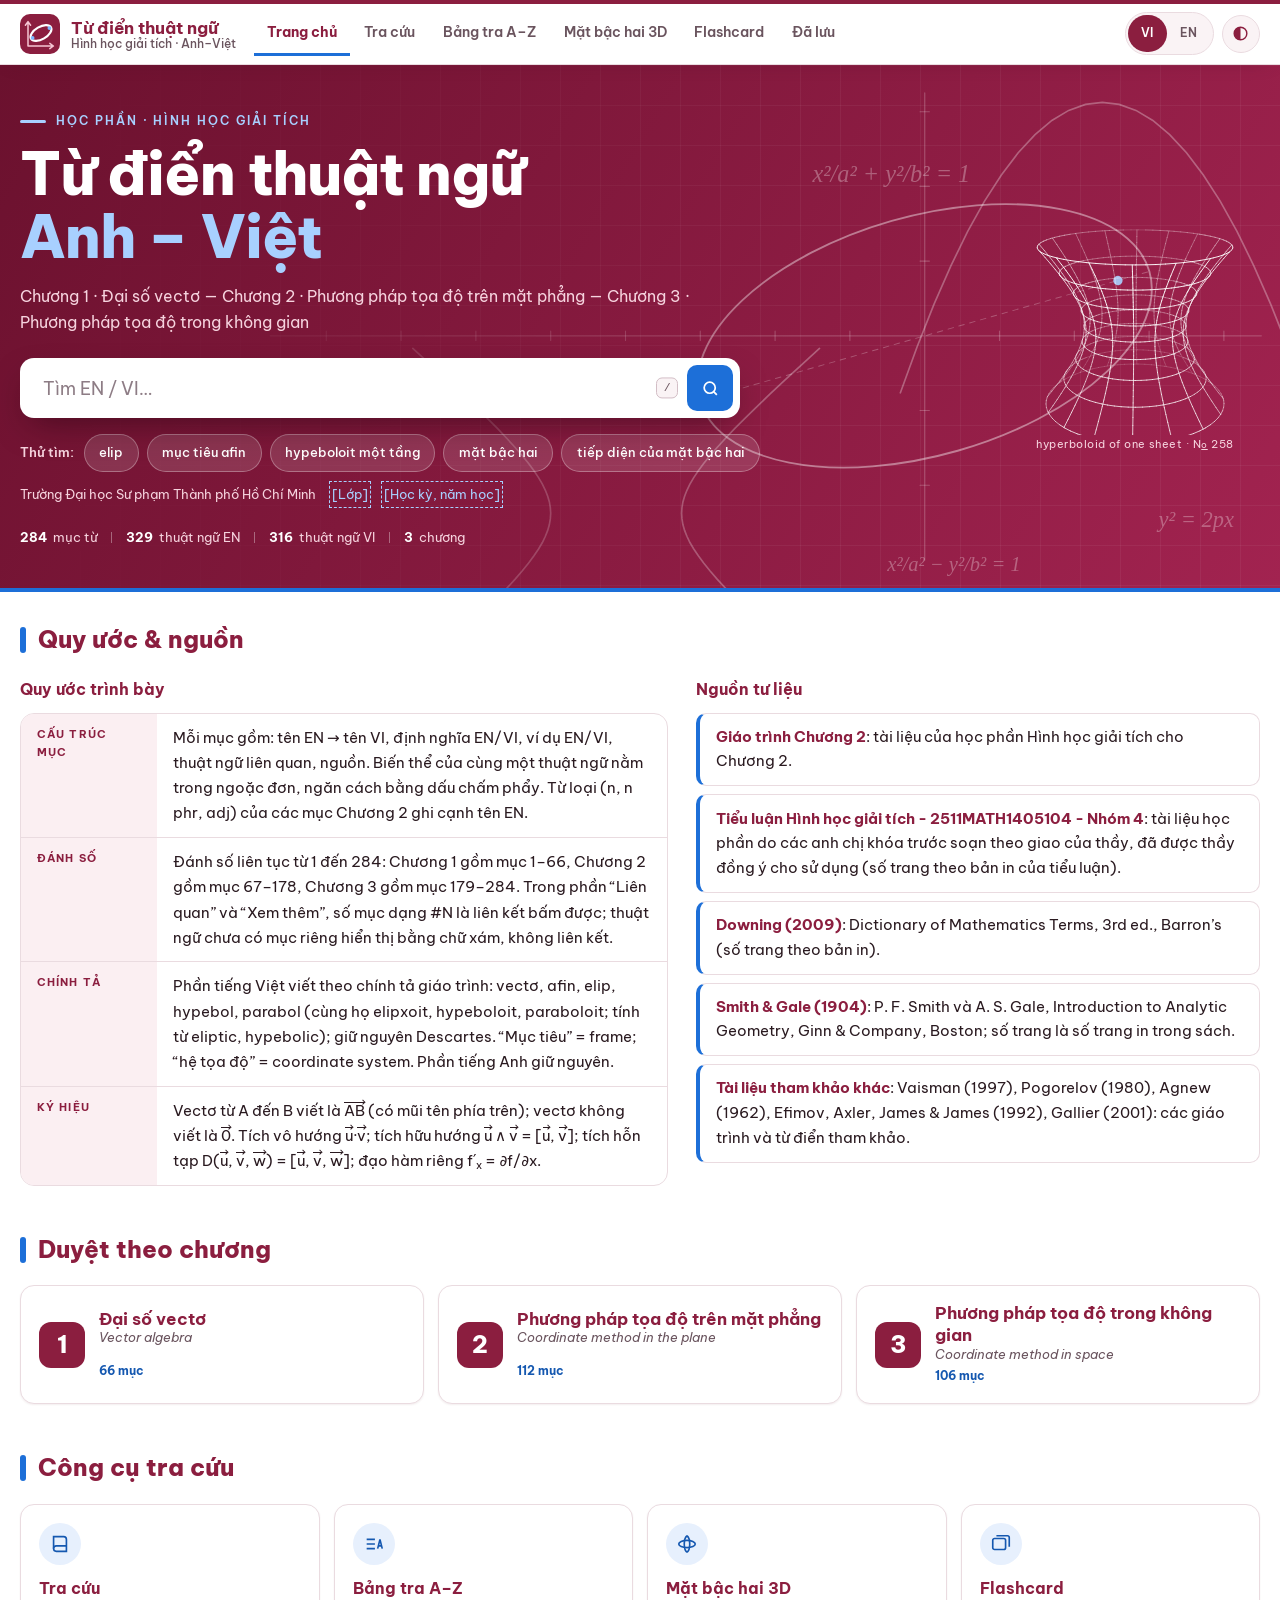
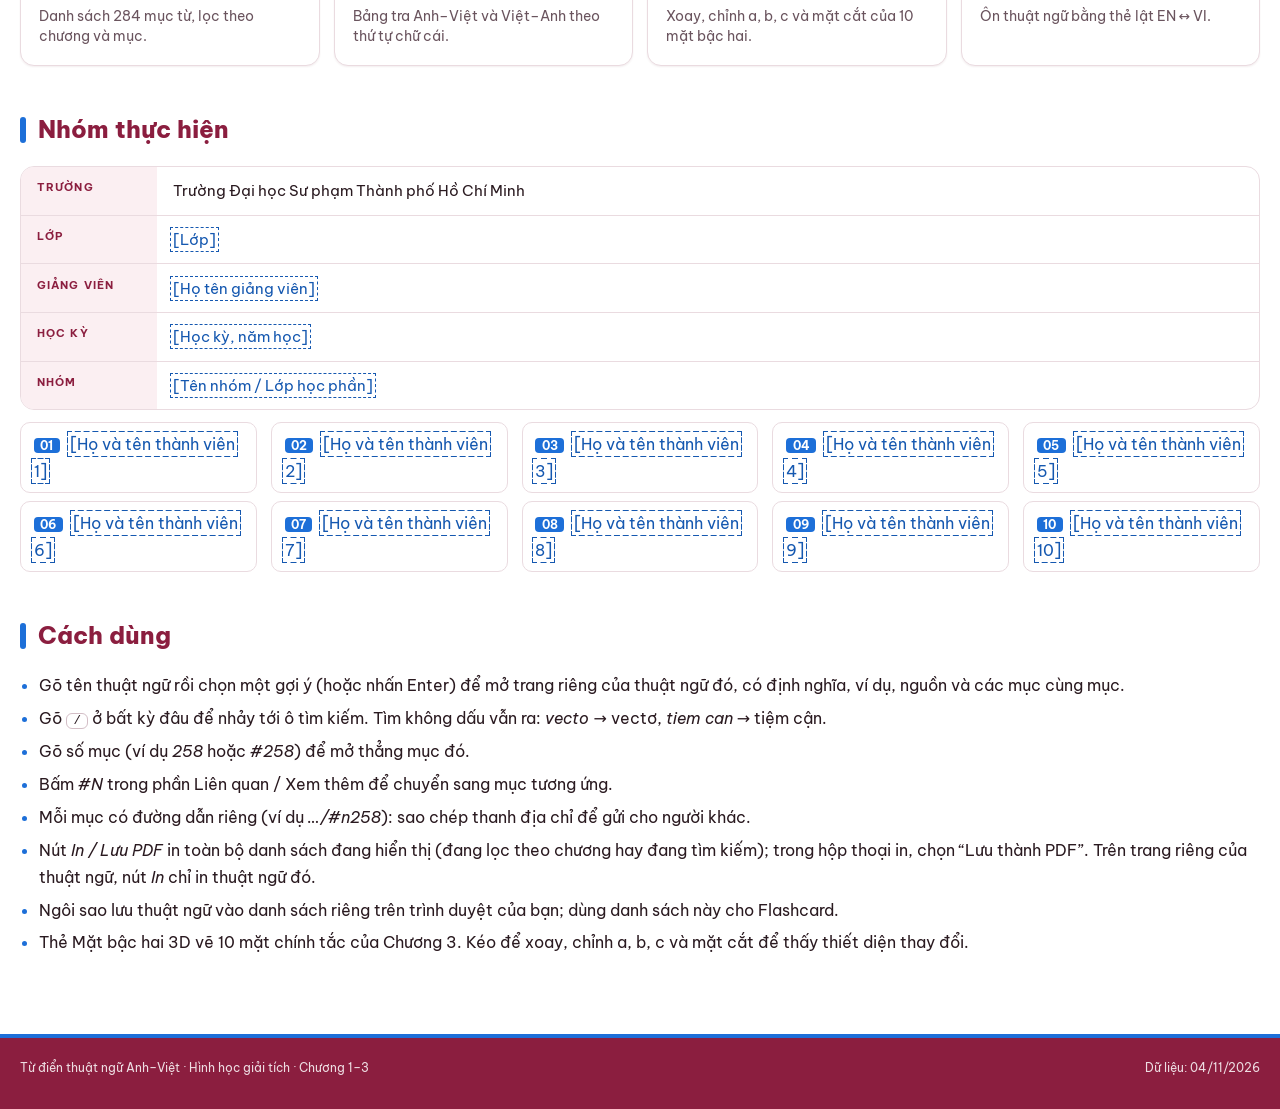
==== commit 7ceea255: "Add files via upload" ====
--- a/index.html
+++ b/index.html
@@ -4,68 +4,95 @@
 <meta charset="utf-8">
 <meta name="viewport" content="width=device-width,initial-scale=1,viewport-fit=cover">
 <title>Từ điển thuật ngữ Anh–Việt · Hình học giải tích</title>
-<meta name="description" content="Từ điển thuật ngữ Anh–Việt cho học phần Hình học giải tích: 284 mục từ về đại số vectơ, phương pháp tọa độ trong mặt phẳng và trong không gian. Tra cứu EN/VI không dấu, bảng tra A–Z, mô hình mặt bậc hai 3D, flashcard.">
+<meta name="description" content="Từ điển thuật ngữ Anh–Việt cho học phần Hình học giải tích: 284 mục từ về đại số vectơ, phương pháp tọa độ trong mặt phẳng và trong không gian, có ví dụ, hình minh họa, nguồn và bảng tra A–Z.">
 <meta name="color-scheme" content="light dark">
-<meta name="theme-color" content="#22245F" media="(prefers-color-scheme: light)">
-<meta name="theme-color" content="#191B58" media="(prefers-color-scheme: dark)">
+<meta name="theme-color" content="#8B1E3F" media="(prefers-color-scheme: light)">
+<meta name="theme-color" content="#2E0A18" media="(prefers-color-scheme: dark)">
 <meta property="og:type" content="website">
 <meta property="og:title" content="Từ điển thuật ngữ Anh–Việt · Hình học giải tích">
-<meta property="og:description" content="284 mục từ Anh–Việt về vectơ, tọa độ trên mặt phẳng và trong không gian, có ví dụ, nguồn và bảng tra A–Z.">
+<meta property="og:description" content="284 mục từ Anh–Việt về vectơ, tọa độ trên mặt phẳng và trong không gian, có ví dụ, hình minh họa, nguồn và bảng tra A–Z.">
 <link rel="icon" href="favicon.svg" type="image/svg+xml">
-<link rel="stylesheet" href="fonts.css">
+<style id="fonts">
+@font-face{font-family:'Be Vietnam Pro';font-style:normal;font-weight:400;font-display:swap;src:url([data-uri]) format('woff2');unicode-range:U+0102-0103,U+0110-0111,U+0128-0129,U+0168-0169,U+01A0-01A1,U+01AF-01B0,U+0300-0301,U+0303-0304,U+0308-0309,U+0323,U+0329,U+1EA0-1EF9,U+20AB}
+@font-face{font-family:'Be Vietnam Pro';font-style:normal;font-weight:400;font-display:swap;src:url([data-uri]) format('woff2');unicode-range:U+0000-00FF,U+0131,U+0152-0153,U+02BB-02BC,U+02C6,U+02DA,U+02DC,U+0304,U+0308,U+0329,U+2000-206F,U+20AC,U+2122,U+2191,U+2193,U+2212,U+2215,U+FEFF,U+FFFD}
+@font-face{font-family:'Be Vietnam Pro';font-style:normal;font-weight:500;font-display:swap;src:url([data-uri]) format('woff2');unicode-range:U+0102-0103,U+0110-0111,U+0128-0129,U+0168-0169,U+01A0-01A1,U+01AF-01B0,U+0300-0301,U+0303-0304,U+0308-0309,U+0323,U+0329,U+1EA0-1EF9,U+20AB}
+@font-face{font-family:'Be Vietnam Pro';font-style:normal;font-weight:500;font-display:swap;src:url([data-uri]) format('woff2');unicode-range:U+0000-00FF,U+0131,U+0152-0153,U+02BB-02BC,U+02C6,U+02DA,U+02DC,U+0304,U+0308,U+0329,U+2000-206F,U+20AC,U+2122,U+2191,U+2193,U+2212,U+2215,U+FEFF,U+FFFD}
+@font-face{font-family:'Be Vietnam Pro';font-style:normal;font-weight:600;font-display:swap;src:url([data-uri]) format('woff2');unicode-range:U+0102-0103,U+0110-0111,U+0128-0129,U+0168-0169,U+01A0-01A1,U+01AF-01B0,U+0300-0301,U+0303-0304,U+0308-0309,U+0323,U+0329,U+1EA0-1EF9,U+20AB}
+@font-face{font-family:'Be Vietnam Pro';font-style:normal;font-weight:600;font-display:swap;src:url([data-uri]) format('woff2');unicode-range:U+0000-00FF,U+0131,U+0152-0153,U+02BB-02BC,U+02C6,U+02DA,U+02DC,U+0304,U+0308,U+0329,U+2000-206F,U+20AC,U+2122,U+2191,U+2193,U+2212,U+2215,U+FEFF,U+FFFD}
+@font-face{font-family:'Be Vietnam Pro';font-style:normal;font-weight:700;font-display:swap;src:url([data-uri]) format('woff2');unicode-range:U+0102-0103,U+0110-0111,U+0128-0129,U+0168-0169,U+01A0-01A1,U+01AF-01B0,U+0300-0301,U+0303-0304,U+0308-0309,U+0323,U+0329,U+1EA0-1EF9,U+20AB}
+@font-face{font-family:'Be Vietnam Pro';font-style:normal;font-weight:700;font-display:swap;src:url([data-uri]) format('woff2');unicode-range:U+0000-00FF,U+0131,U+0152-0153,U+02BB-02BC,U+02C6,U+02DA,U+02DC,U+0304,U+0308,U+0329,U+2000-206F,U+20AC,U+2122,U+2191,U+2193,U+2212,U+2215,U+FEFF,U+FFFD}
+@font-face{font-family:'Be Vietnam Pro';font-style:normal;font-weight:800;font-display:swap;src:url([data-uri]) format('woff2');unicode-range:U+0102-0103,U+0110-0111,U+0128-0129,U+0168-0169,U+01A0-01A1,U+01AF-01B0,U+0300-0301,U+0303-0304,U+0308-0309,U+0323,U+0329,U+1EA0-1EF9,U+20AB}
+@font-face{font-family:'Be Vietnam Pro';font-style:normal;font-weight:800;font-display:swap;src:url([data-uri]) format('woff2');unicode-range:U+0000-00FF,U+0131,U+0152-0153,U+02BB-02BC,U+02C6,U+02DA,U+02DC,U+0304,U+0308,U+0329,U+2000-206F,U+20AC,U+2122,U+2191,U+2193,U+2212,U+2215,U+FEFF,U+FFFD}
+@font-face{font-family:'Be Vietnam Pro';font-style:italic;font-weight:400;font-display:swap;src:url([data-uri]) format('woff2');unicode-range:U+0102-0103,U+0110-0111,U+0128-0129,U+0168-0169,U+01A0-01A1,U+01AF-01B0,U+0300-0301,U+0303-0304,U+0308-0309,U+0323,U+0329,U+1EA0-1EF9,U+20AB}
+@font-face{font-family:'Be Vietnam Pro';font-style:italic;font-weight:400;font-display:swap;src:url([data-uri]) format('woff2');unicode-range:U+0000-00FF,U+0131,U+0152-0153,U+02BB-02BC,U+02C6,U+02DA,U+02DC,U+0304,U+0308,U+0329,U+2000-206F,U+20AC,U+2122,U+2191,U+2193,U+2212,U+2215,U+FEFF,U+FFFD}
+@font-face{font-family:'Newsreader';font-style:normal;font-weight:400;font-display:swap;src:url([data-uri]) format('woff2');unicode-range:U+0102-0103,U+0110-0111,U+0128-0129,U+0168-0169,U+01A0-01A1,U+01AF-01B0,U+0300-0301,U+0303-0304,U+0308-0309,U+0323,U+0329,U+1EA0-1EF9,U+20AB}
+@font-face{font-family:'Newsreader';font-style:normal;font-weight:400;font-display:swap;src:url([data-uri]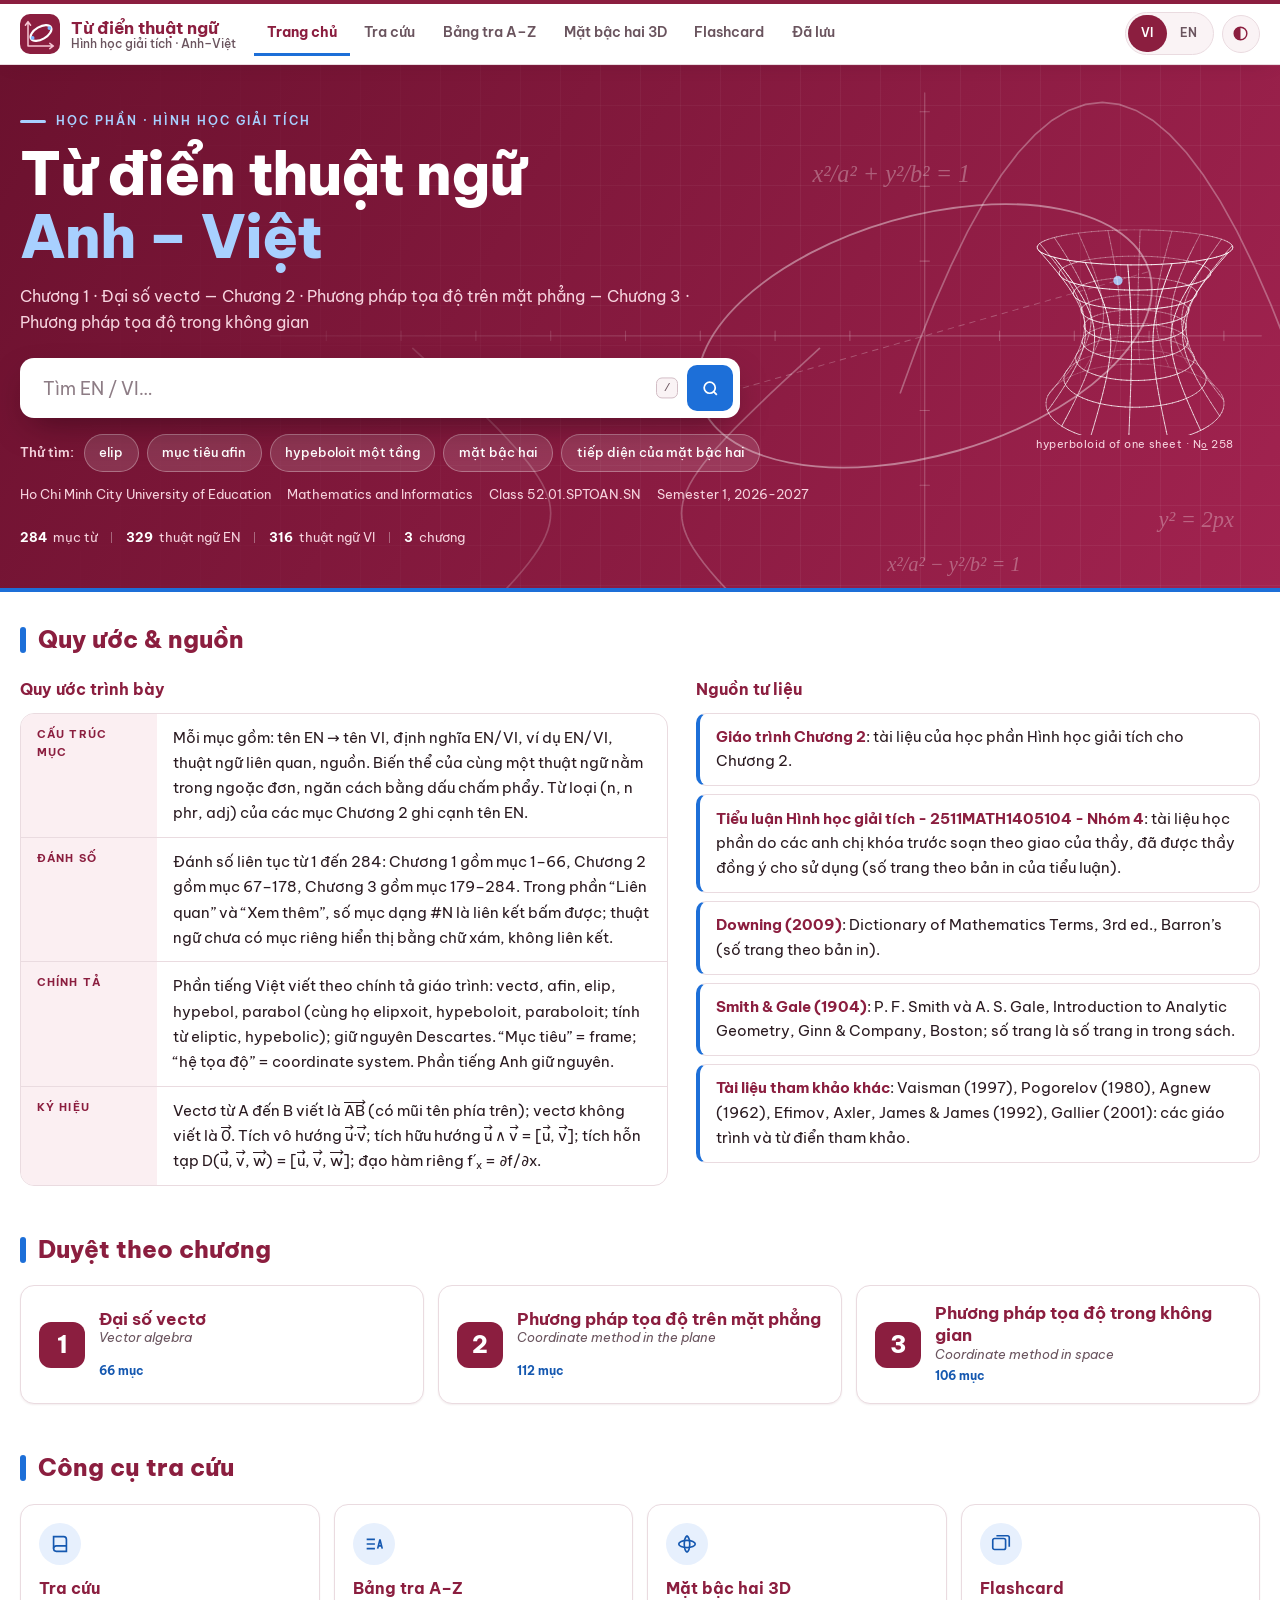
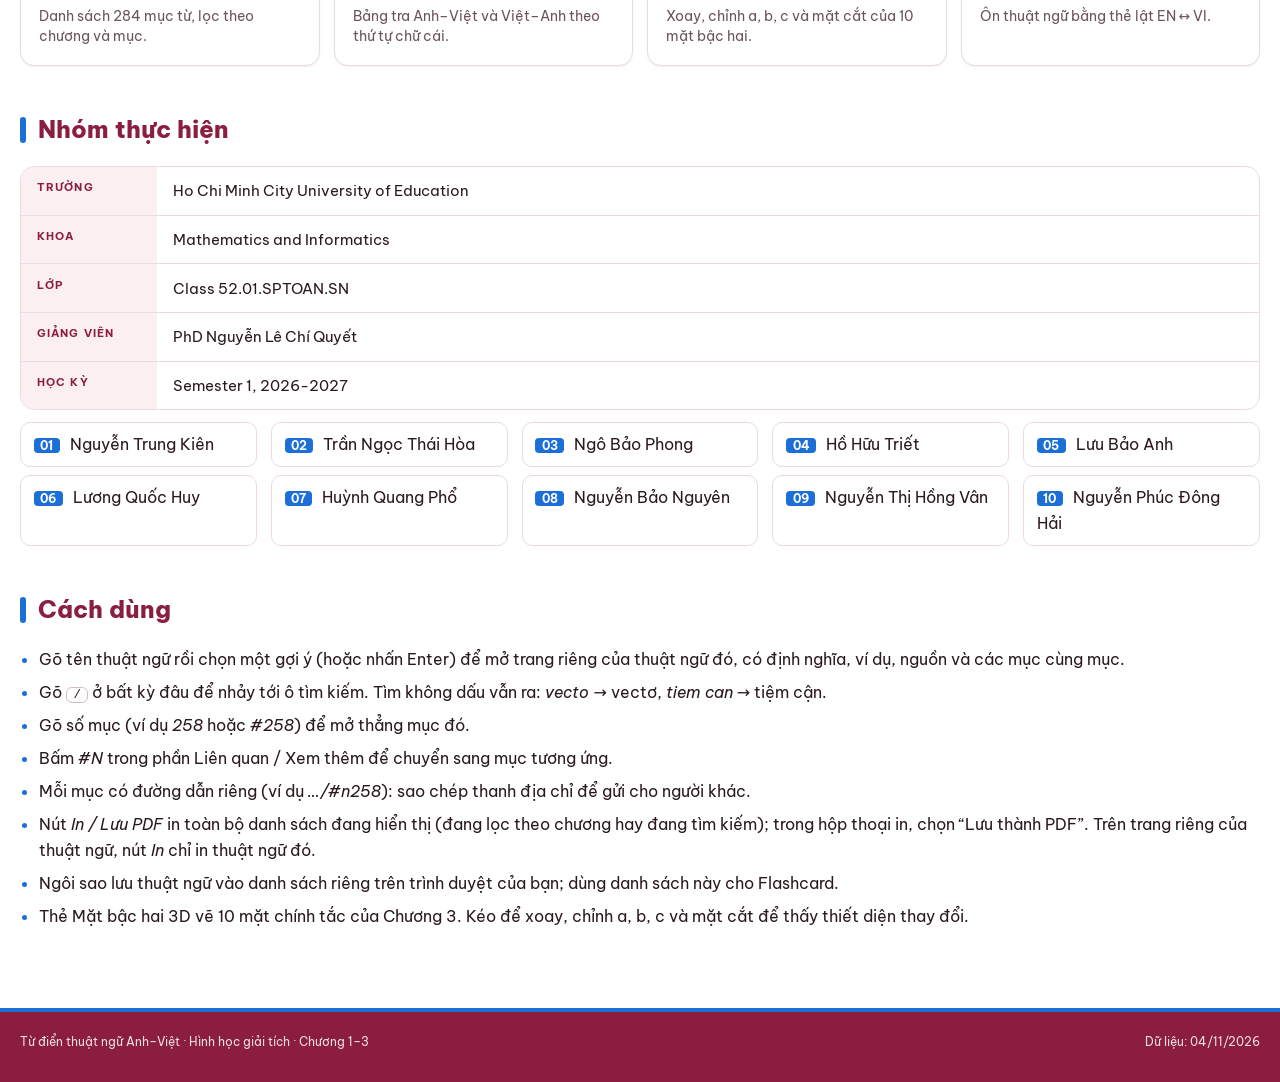
==== commit a76b3a3f: "Add files via upload" ====
--- a/index.html
+++ b/index.html
@@ -693,7 +693,7 @@
     secNone:"Mặt phẳng không cắt mặt", secPoint:"Cắt tại <b>một điểm</b>", secEllipse:"Thiết diện là <b>elip</b>",
     secCircle:"Thiết diện là <b>đường tròn</b>", secHyper:"Thiết diện là <b>hypebol</b>", secLines:"Thiết diện là <b>hai đường thẳng cắt nhau</b>",
     secParab:"Thiết diện là <b>parabol</b>", with:"với",
-    aboutH:"Quy ước trình bày", tipsH:"Cách dùng", teamH:"Nhóm thực hiện", fUni:"Trường", fClass:"Lớp", fLect:"Giảng viên", fSem:"Học kỳ", fGroup:"Nhóm", fUpd:"Cập nhật dữ liệu", print:"In / Lưu PDF", printOne:"In mục này", printAll:"Bản in gồm toàn bộ mục đang hiển thị.",
+    aboutH:"Quy ước trình bày", tipsH:"Cách dùng", teamH:"Nhóm thực hiện", fUni:"Trường", fClass:"Lớp", fLect:"Giảng viên", fSem:"Học kỳ", fGroup:"Nhóm",fFac:"Khoa",fCourse:"Mã học phần", fUpd:"Cập nhật dữ liệu", print:"In / Lưu PDF", printOne:"In mục này", printAll:"Bản in gồm toàn bộ mục đang hiển thị.",
     tips:[
       "Gõ tên thuật ngữ rồi chọn một gợi ý (hoặc nhấn Enter) để mở trang riêng của thuật ngữ đó, có định nghĩa, ví dụ, nguồn và các mục cùng mục.",
       "Gõ <kbd class=\"k\">/</kbd> ở bất kỳ đâu để nhảy tới ô tìm kiếm. Tìm không dấu vẫn ra: <i>vecto</i> → vectơ, <i>tiem can</i> → tiệm cận.",
@@ -742,7 +742,7 @@
     secNone:"The plane does not meet the surface", secPoint:"Meets it at <b>a single point</b>", secEllipse:"Section is an <b>ellipse</b>",
     secCircle:"Section is a <b>circle</b>", secHyper:"Section is a <b>hyperbola</b>", secLines:"Section is <b>two intersecting lines</b>",
     secParab:"Section is a <b>parabola</b>", with:"with",
-    aboutH:"Conventions", tipsH:"How to use", teamH:"Team", fUni:"University", fClass:"Class", fLect:"Lecturer", fSem:"Semester", fGroup:"Group", fUpd:"Data updated", print:"Print / Save PDF", printOne:"Print this entry", printAll:"The printout contains every entry currently listed.",
+    aboutH:"Conventions", tipsH:"How to use", teamH:"Team", fUni:"University", fClass:"Class", fLect:"Lecturer", fSem:"Semester", fGroup:"Group",fFac:"Faculty",fCourse:"Course section ID", fUpd:"Data updated", print:"Print / Save PDF", printOne:"Print this entry", printAll:"The printout contains every entry currently listed.",
     tips:[
       "Type a term and pick a suggestion (or press Enter) to open that term’s own page, with definition, example, sources and entries from the same section.",
       "Press <kbd class=\"k\">/</kbd> anywhere to jump to search. Accents are optional: <i>vecto</i> finds vectơ.",
@@ -773,7 +773,7 @@
   quad:{id:"hyp1",a:1.4,b:1,c:1,secOn:true,h:0.35,rulings:false,auto:true}
 };
 let D=null, byN=new Map(), searchIdx=[];
-const CFG=Object.assign({university:"",faculty:"",class:"",lecturer:"",semester:"",group:"",members:[]},window.HHGT_CONFIG||{});
+const CFG=Object.assign({university:"",faculty:"",class:"",lecturer:"",semester:"",group:"",courseId:"",members:[]},window.HHGT_CONFIG||{});
 const isPh=s=>/^\s*\[.*\]\s*$/.test(s||"");
 const fmtDate=iso=>{const m=/^(\d{4})-(\d\d)-(\d\d)/.exec(iso||"");return m?`${m[3]}/${m[2]}/${m[1]}`:""};
 const $=(s,r=document)=>r.querySelector(s);
@@ -1208,7 +1208,7 @@
 
 function teamHTML(){
   const L=t(), v=(s)=>`<span${isPh(s)?' class="ph"':""}>${esc(s)}</span>`;
-  const facts=[[L.fUni,CFG.university],[L.fClass,CFG.class],[L.fLect,CFG.lecturer],[L.fSem,CFG.semester],[L.fGroup,CFG.group]].filter(r=>r[1]);
+  const facts=[[L.fUni,CFG.university],[L.fFac,CFG.faculty],[L.fClass,CFG.class],[L.fLect,CFG.lecturer],[L.fSem,CFG.semester],[L.fCourse,CFG.courseId],[L.fGroup,CFG.group]].filter(r=>r[1]);
   const mem=(CFG.members||[]).filter(Boolean);
   if(!facts.length&&!mem.length)return "";
   return `<section class="hsec"><h2>${L.teamH}</h2>`+(facts.length?`<dl class="facts">${facts.map(([a,b])=>`<dt>${a}</dt><dd>${v(b)}</dd>`).join("")}</dl>`:"")+(mem.length?`<ul class="team">${mem.map(m=>`<li>${v(m)}</li>`).join("")}</ul>`:"")+`</section>`;
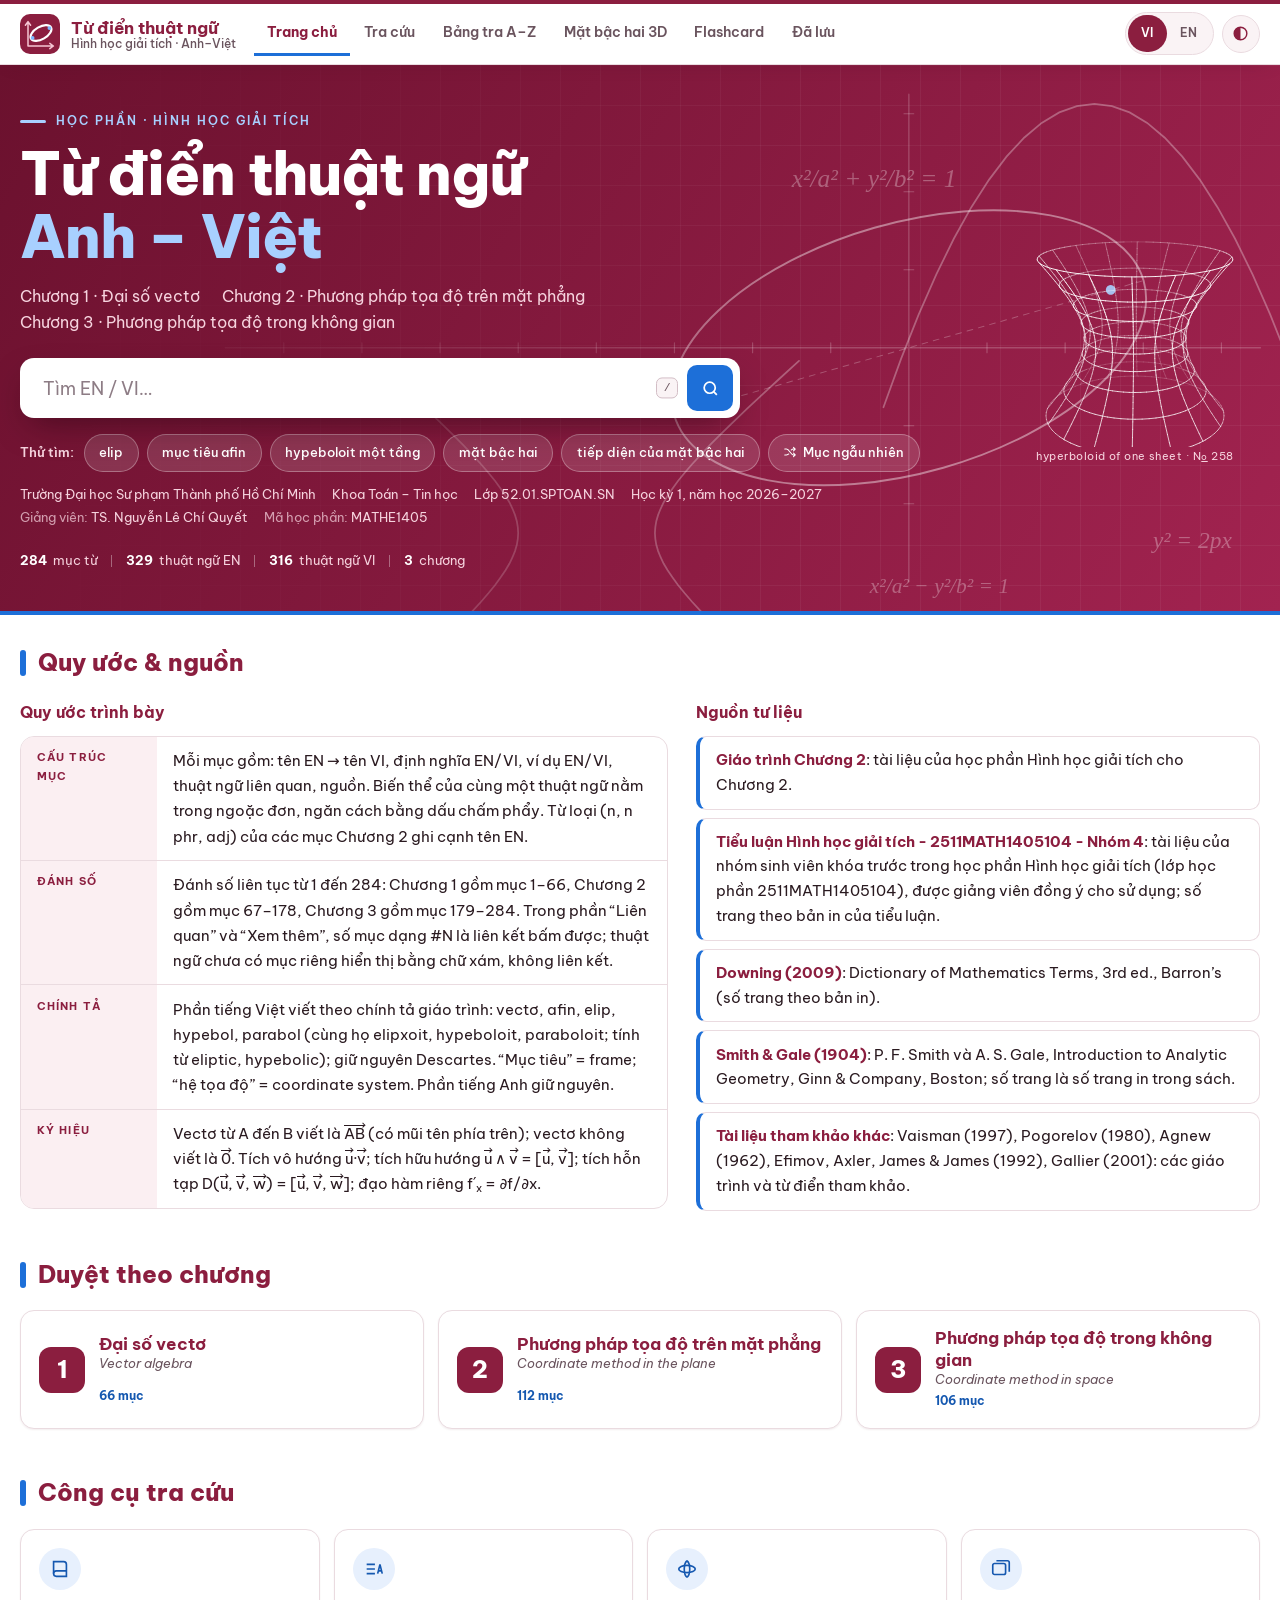
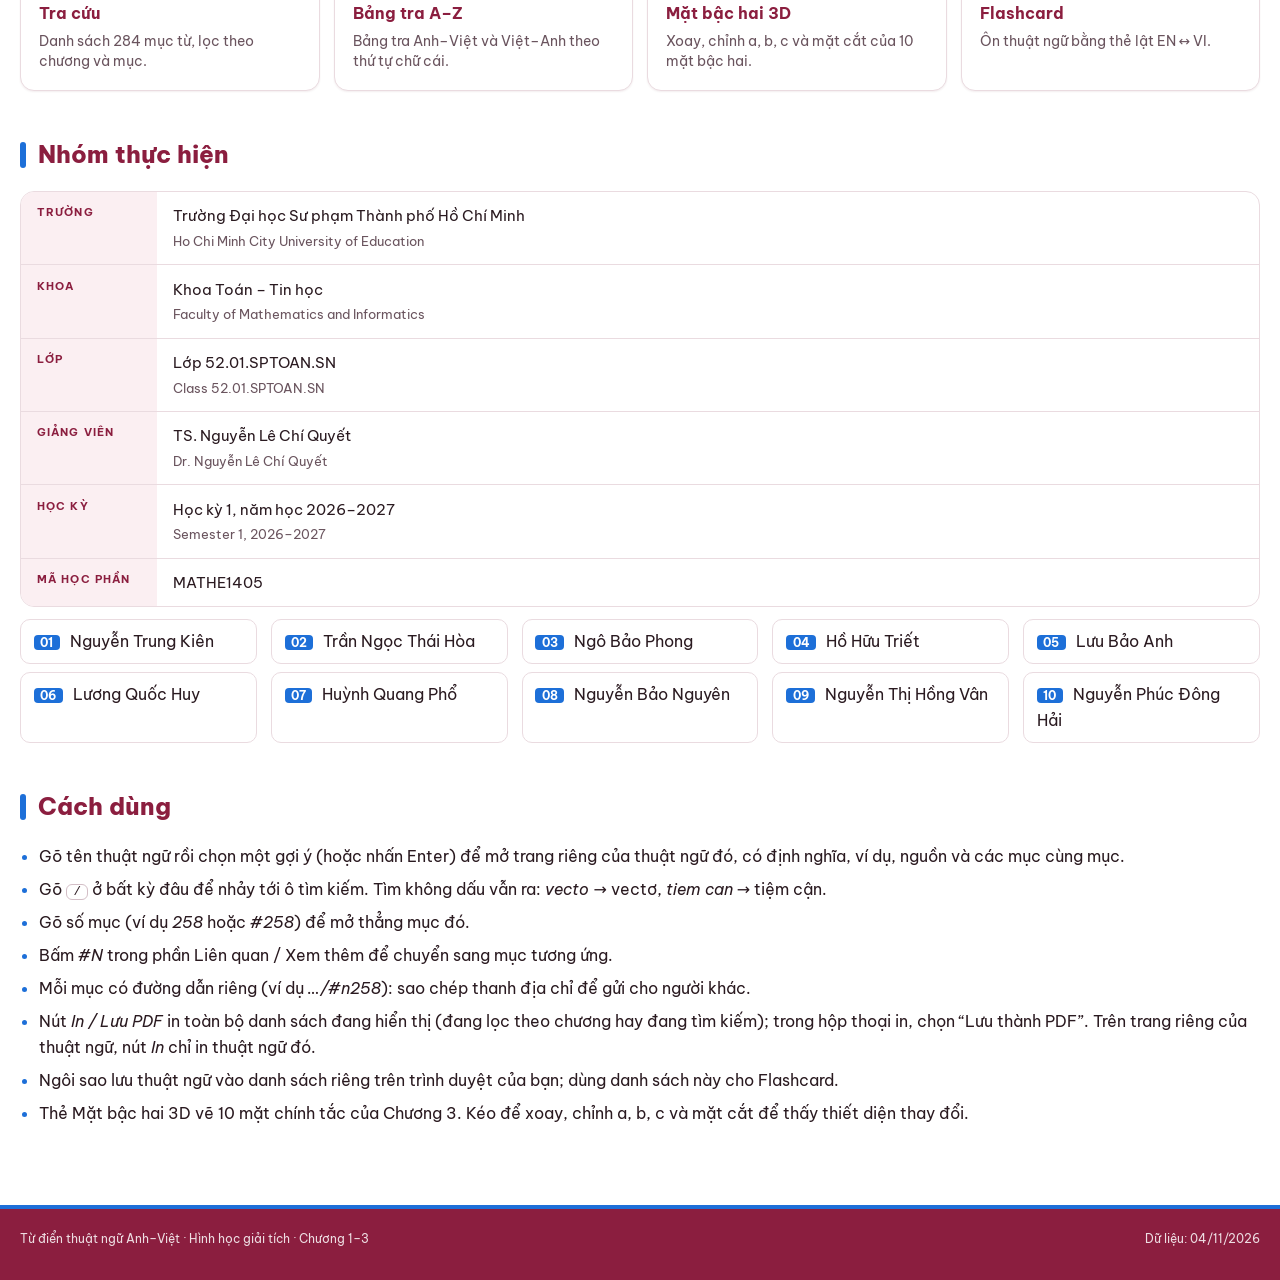
==== commit 2d322a3b: "Add files via upload" ====
--- a/index.html
+++ b/index.html
@@ -601,6 +601,21 @@
   .fig svg{max-width:340px}
 }
 
+.mast-sub .subi{display:inline-block;margin-right:1.4rem}
+.mast-sub .subi:last-child{margin-right:0}
+@media (max-width:760px){.mast-sub .subi{display:block;margin-right:0}}
+
+/* --- v4.1: thông tin nhóm song ngữ, ngẫu nhiên, gần đây, xuất danh sách --- */
+.mast-meta i{font-style:normal;opacity:.72}
+.facts dd .alt{display:block;font-size:.84rem;color:var(--ink-2);margin-top:.15rem}
+.tb-r{display:flex;flex-wrap:wrap;gap:8px}
+.recent{display:flex;flex-wrap:wrap;gap:8px;align-items:center}
+.recent .clr{background:none;border:0;color:var(--ink-2);text-decoration:underline;cursor:pointer;font:inherit;font-size:.84rem;padding:.45rem .6rem}
+.mast-try a svg{width:14px;height:14px;vertical-align:-2px;margin-right:6px;fill:none;stroke:currentColor;stroke-linecap:round;stroke-linejoin:round}
+.nf-act{display:flex;gap:10px;justify-content:center;margin-top:18px;flex-wrap:wrap}
+#view:focus{outline:none}
+@media print{.recent,.tb-r{display:none!important}}
+
 :root{--mathbg:url("data:image/svg+xml,%3Csvg%20xmlns=%22http://www.w3.org/2000/svg%22%20viewBox=%220%200%201200%20560%22%20preserveAspectRatio=%22xMaxYMid%20slice%22%20fill=%22none%22%20stroke=%22%23fff%22%20stroke-linecap=%22round%22%3E%3Cg%20stroke-opacity=%22.20%22%20stroke-width=%221.4%22%3E%3Cpath%20d=%22M120%20290H1180M820%2030V530%22/%3E%3C/g%3E%3Cpath%20d=%22M180%20285v10M260%20285v10M340%20285v10M420%20285v10M500%20285v10M580%20285v10M660%20285v10M740%20285v10M900%20285v10M980%20285v10M1060%20285v10M1140%20285v10M815%2050h10M815%20130h10M815%20210h10M815%20370h10M815%20450h10%22%20stroke-opacity=%22.22%22%20stroke-width=%221.2%22/%3E%3Cg%20transform=%22rotate(-16%20820%20290)%22%3E%3Cellipse%20cx=%22820%22%20cy=%22290%22%20rx=%22250%22%20ry=%22128%22%20stroke-opacity=%22.42%22%20stroke-width=%222%22/%3E%3Cpath%20d=%22M570%20290H1070%22%20stroke-opacity=%22.25%22%20stroke-dasharray=%226%206%22/%3E%3Ccircle%20cx=%22605%22%20cy=%22290%22%20r=%225%22%20fill=%22%23A8D0FF%22%20stroke=%22none%22%20fill-opacity=%22.9%22/%3E%3Ccircle%20cx=%221035%22%20cy=%22290%22%20r=%225%22%20fill=%22%23A8D0FF%22%20stroke=%22none%22%20fill-opacity=%22.9%22/%3E%3C/g%3E%3Cpath%20d=%22M707.5%20303.5%20L688.0%20321.3%20L670.4%20337.5%20L654.7%20352.2%20L640.6%20365.7%20L628.0%20378.1%20L616.7%20389.4%20L606.8%20399.9%20L598.0%20409.5%20L590.3%20418.4%20L583.6%20426.7%20L577.9%20434.5%20L573.0%20441.8%20L568.9%20448.7%20L565.7%20455.4%20L563.2%20461.7%20L561.4%20467.9%20L560.4%20474.0%20L560.0%20480.0%20L560.4%20486.0%20L561.4%20492.1%20L563.2%20498.3%20L565.7%20504.6%20L568.9%20511.3%20L573.0%20518.2%20L577.9%20525.5%20L583.6%20533.3%20L590.3%20541.6%20L598.0%20550.5%20L606.8%20560.1%20L616.7%20570.6%20L628.0%20581.9%20L640.6%20594.3%20L654.7%20607.8%20L670.4%20622.5%20L688.0%20638.7%20L707.5%20656.5%22%20stroke-opacity=%22.30%22%20stroke-width=%221.8%22/%3E%3Cpath%20d=%22M272.5%20303.5%20L292.0%20321.3%20L309.6%20337.5%20L325.3%20352.2%20L339.4%20365.7%20L352.0%20378.1%20L363.3%20389.4%20L373.2%20399.9%20L382.0%20409.5%20L389.7%20418.4%20L396.4%20426.7%20L402.1%20434.5%20L407.0%20441.8%20L411.1%20448.7%20L414.3%20455.4%20L416.8%20461.7%20L418.6%20467.9%20L419.6%20474.0%20L420.0%20480.0%20L419.6%20486.0%20L418.6%20492.1%20L416.8%20498.3%20L414.3%20504.6%20L411.1%20511.3%20L407.0%20518.2%20L402.1%20525.5%20L396.4%20533.3%20L389.7%20541.6%20L382.0%20550.5%20L373.2%20560.1%20L363.3%20570.6%20L352.0%20581.9%20L339.4%20594.3%20L325.3%20607.8%20L309.6%20622.5%20L292.0%20638.7%20L272.5%20656.5%22%20stroke-opacity=%22.30%22%20stroke-width=%221.8%22/%3E%3Cpath%20d=%22M794.0%20351.0%20L812.0%20301.4%20L830.0%20256.0%20L848.0%20215.0%20L866.0%20178.2%20L884.0%20145.8%20L902.0%20117.8%20L920.0%2094.0%20L938.0%2074.6%20L956.0%2059.4%20L974.0%2048.6%20L992.0%2042.2%20L1010.0%2040.0%20L1028.0%2042.2%20L1046.0%2048.6%20L1064.0%2059.4%20L1082.0%2074.6%20L1100.0%2094.0%20L1118.0%20117.8%20L1136.0%20145.8%20L1154.0%20178.2%20L1172.0%20215.0%20L1190.0%20256.0%20L1208.0%20301.4%20L1226.0%20351.0%22%20stroke-opacity=%22.30%22%20stroke-width=%221.8%22/%3E%3Cg%20fill=%22%23fff%22%20stroke=%22none%22%20font-family=%22Georgia,Times%20New%20Roman,serif%22%20font-style=%22italic%22%20fill-opacity=%22.30%22%3E%3Ctext%20x=%22700%22%20y=%22125%22%20font-size=%2226%22%3Ex%C2%B2/a%C2%B2%20%2B%20y%C2%B2/b%C2%B2%20=%201%3C/text%3E%3Ctext%20x=%221070%22%20y=%22495%22%20font-size=%2224%22%3Ey%C2%B2%20=%202px%3C/text%3E%3Ctext%20x=%22780%22%20y=%22542%22%20font-size=%2222%22%3Ex%C2%B2/a%C2%B2%20%E2%88%92%20y%C2%B2/b%C2%B2%20=%201%3C/text%3E%3C/g%3E%3C/svg%3E")}
 </style>
 </head>
@@ -679,7 +694,7 @@
     inDef:"khớp trong định nghĩa", chShort:"Ch.",
     sgAll:(n)=>`Xem tất cả ${n} kết quả →`, sameSec:"Cùng mục", prev:"Trước", next:"Sau", model3d:"Mô hình 3D", fig:"Hình minh họa", copyLink:"Sao chép liên kết", linkCopied:"Đã sao chép liên kết",
     goBrowse:"Bắt đầu tra cứu →", srcH:"Nguồn tư liệu",
-    srcList:[["Giáo trình Chương 2","tài liệu của học phần Hình học giải tích cho Chương 2."],["Tiểu luận Hình học giải tích - 2511MATH1405104 - Nhóm 4","tài liệu học phần do các anh chị khóa trước soạn theo giao của thầy, đã được thầy đồng ý cho sử dụng (số trang theo bản in của tiểu luận)."],["Downing (2009)","Dictionary of Mathematics Terms, 3rd ed., Barron’s (số trang theo bản in)."],["Smith & Gale (1904)","P. F. Smith và A. S. Gale, Introduction to Analytic Geometry, Ginn & Company, Boston; số trang là số trang in trong sách."],["Tài liệu tham khảo khác","Vaisman (1997), Pogorelov (1980), Agnew (1962), Efimov, Axler, James & James (1992), Gallier (2001): các giáo trình và từ điển tham khảo."]],
+    srcList:[["Giáo trình Chương 2","tài liệu của học phần Hình học giải tích cho Chương 2."],["Tiểu luận Hình học giải tích - 2511MATH1405104 - Nhóm 4","tài liệu của nhóm sinh viên khóa trước trong học phần Hình học giải tích (lớp học phần 2511MATH1405104), được giảng viên đồng ý cho sử dụng; số trang theo bản in của tiểu luận."],["Downing (2009)","Dictionary of Mathematics Terms, 3rd ed., Barron’s (số trang theo bản in)."],["Smith & Gale (1904)","P. F. Smith và A. S. Gale, Introduction to Analytic Geometry, Ginn & Company, Boston; số trang là số trang in trong sách."],["Tài liệu tham khảo khác","Vaisman (1997), Pogorelov (1980), Agnew (1962), Efimov, Axler, James & James (1992), Gallier (2001): các giáo trình và từ điển tham khảo."]],
     idxEnVi:"EN → VI", idxViEn:"VI → EN", colTerm:"Thuật ngữ", colEq:"Tương ứng", colN:"Mục",
     idxCount:(n)=>`${n} thuật ngữ`,
     savedEmpty:"Chưa có thuật ngữ nào được lưu", savedHint:"Bấm ngôi sao cạnh một mục để lưu lại. Danh sách chỉ nằm trên trình duyệt này.",
@@ -693,7 +708,7 @@
     secNone:"Mặt phẳng không cắt mặt", secPoint:"Cắt tại <b>một điểm</b>", secEllipse:"Thiết diện là <b>elip</b>",
     secCircle:"Thiết diện là <b>đường tròn</b>", secHyper:"Thiết diện là <b>hypebol</b>", secLines:"Thiết diện là <b>hai đường thẳng cắt nhau</b>",
     secParab:"Thiết diện là <b>parabol</b>", with:"với",
-    aboutH:"Quy ước trình bày", tipsH:"Cách dùng", teamH:"Nhóm thực hiện", fUni:"Trường", fClass:"Lớp", fLect:"Giảng viên", fSem:"Học kỳ", fGroup:"Nhóm",fFac:"Khoa",fCourse:"Mã học phần", fUpd:"Cập nhật dữ liệu", print:"In / Lưu PDF", printOne:"In mục này", printAll:"Bản in gồm toàn bộ mục đang hiển thị.",
+    aboutH:"Quy ước trình bày", tipsH:"Cách dùng", teamH:"Nhóm thực hiện", fUni:"Trường", fClass:"Lớp", fLect:"Giảng viên", fSem:"Học kỳ", fGroup:"Nhóm",fFac:"Khoa",fCourse:"Mã học phần", rand:"Mục ngẫu nhiên", recentH:"Xem gần đây", recentClear:"Xóa lịch sử", copyList:"Sao chép danh sách", dlList:"Tải CSV", exported:"Đã tải danh sách", skip:"Bỏ qua, tới nội dung", nfT:"Không có mục từ này", nfHint:(n,m)=>`Không có mục từ № ${n}. Danh sách gồm các mục từ từ 1 đến ${m}.`, goBrowse:"Mở danh sách tra cứu", fUpd:"Cập nhật dữ liệu", print:"In / Lưu PDF", printOne:"In mục này", printAll:"Bản in gồm toàn bộ mục đang hiển thị.",
     tips:[
       "Gõ tên thuật ngữ rồi chọn một gợi ý (hoặc nhấn Enter) để mở trang riêng của thuật ngữ đó, có định nghĩa, ví dụ, nguồn và các mục cùng mục.",
       "Gõ <kbd class=\"k\">/</kbd> ở bất kỳ đâu để nhảy tới ô tìm kiếm. Tìm không dấu vẫn ra: <i>vecto</i> → vectơ, <i>tiem can</i> → tiệm cận.",
@@ -728,7 +743,7 @@
     inDef:"matched in definition", chShort:"Ch.",
     sgAll:(n)=>`See all ${n} results →`, sameSec:"Same section", prev:"Previous", next:"Next", model3d:"3D model", fig:"Illustration", copyLink:"Copy link", linkCopied:"Link copied",
     goBrowse:"Start searching →", srcH:"Sources",
-    srcList:[["Giáo trình Chương 2","the course text for Chapter 2."],["Tiểu luận Hình học giải tích - 2511MATH1405104 - Nhóm 4","a course document written by earlier cohorts at the lecturer’s assignment and approved by him for use (page numbers follow the printed essay)."],["Downing (2009)","Dictionary of Mathematics Terms, 3rd ed., Barron’s (printed page numbers)."],["Smith & Gale (1904)","P. F. Smith and A. S. Gale, Introduction to Analytic Geometry, Ginn & Company, Boston (printed page numbers)."],["Other references","Vaisman (1997), Pogorelov (1980), Agnew (1962), Efimov, Axler, James & James (1992), Gallier (2001): reference textbooks and dictionaries."]],
+    srcList:[["Giáo trình Chương 2","the course text for Chapter 2."],["Tiểu luận Hình học giải tích - 2511MATH1405104 - Nhóm 4","an essay by a group of students from the previous cohort in the Analytic Geometry course (section 2511MATH1405104), used with the lecturer’s permission; page numbers follow the printed essay."],["Downing (2009)","Dictionary of Mathematics Terms, 3rd ed., Barron’s (printed page numbers)."],["Smith & Gale (1904)","P. F. Smith and A. S. Gale, Introduction to Analytic Geometry, Ginn & Company, Boston (printed page numbers)."],["Other references","Vaisman (1997), Pogorelov (1980), Agnew (1962), Efimov, Axler, James & James (1992), Gallier (2001): reference textbooks and dictionaries."]],
     idxEnVi:"EN → VI", idxViEn:"VI → EN", colTerm:"Term", colEq:"Equivalent", colN:"Entry",
     idxCount:(n)=>`${n} terms`,
     savedEmpty:"No saved terms yet", savedHint:"Tap the star next to an entry to save it. The list stays in this browser only.",
@@ -742,7 +757,7 @@
     secNone:"The plane does not meet the surface", secPoint:"Meets it at <b>a single point</b>", secEllipse:"Section is an <b>ellipse</b>",
     secCircle:"Section is a <b>circle</b>", secHyper:"Section is a <b>hyperbola</b>", secLines:"Section is <b>two intersecting lines</b>",
     secParab:"Section is a <b>parabola</b>", with:"with",
-    aboutH:"Conventions", tipsH:"How to use", teamH:"Team", fUni:"University", fClass:"Class", fLect:"Lecturer", fSem:"Semester", fGroup:"Group",fFac:"Faculty",fCourse:"Course section ID", fUpd:"Data updated", print:"Print / Save PDF", printOne:"Print this entry", printAll:"The printout contains every entry currently listed.",
+    aboutH:"Conventions", tipsH:"How to use", teamH:"Team", fUni:"University", fClass:"Class", fLect:"Lecturer", fSem:"Semester", fGroup:"Group",fFac:"Faculty",fCourse:"Course section ID", rand:"Random entry", recentH:"Recently viewed", recentClear:"Clear history", copyList:"Copy list", dlList:"Download CSV", exported:"List downloaded", skip:"Skip to content", nfT:"Entry not found", nfHint:(n,m)=>`There is no entry № ${n}. Entries are numbered 1 to ${m}.`, goBrowse:"Open the entry list", fUpd:"Data updated", print:"Print / Save PDF", printOne:"Print this entry", printAll:"The printout contains every entry currently listed.",
     tips:[
       "Type a term and pick a suggestion (or press Enter) to open that term’s own page, with definition, example, sources and entries from the same section.",
       "Press <kbd class=\"k\">/</kbd> anywhere to jump to search. Accents are optional: <i>vecto</i> finds vectơ.",
@@ -774,6 +789,10 @@
 };
 let D=null, byN=new Map(), searchIdx=[];
 const CFG=Object.assign({university:"",faculty:"",class:"",lecturer:"",semester:"",group:"",courseId:"",members:[]},window.HHGT_CONFIG||{});
+const loc=(v,lg)=>{lg=lg||S.lang;if(v&&typeof v==="object"&&!Array.isArray(v))return String(v[lg]||v[lg==="vi"?"en":"vi"]||"");return v==null?"":String(v)};
+const loc2=v=>{if(v&&typeof v==="object"&&!Array.isArray(v)){const o=v[S.lang==="vi"?"en":"vi"],m=loc(v);return o&&o!==m?String(o):""}return ""};
+S.recent=(store.get("recent",[])||[]).filter(Number.isInteger).slice(0,8);
+const pushRecent=n=>{S.recent=[n,...S.recent.filter(x=>x!==n)].slice(0,8);store.set("recent",S.recent)};
 const isPh=s=>/^\s*\[.*\]\s*$/.test(s||"");
 const fmtDate=iso=>{const m=/^(\d{4})-(\d\d)-(\d\d)/.exec(iso||"");return m?`${m[3]}/${m[2]}/${m[1]}`:""};
 const $=(s,r=document)=>r.querySelector(s);
@@ -783,6 +802,7 @@
 /* ================= helpers ================= */
 const NO=n=>`N<span class="no-o">o</span>&nbsp;${n}`;
 const PRINT_ICON='<svg viewBox="0 0 24 24" stroke-width="1.8"><path d="M7 9V3h10v6M7 17H4v-7h16v7h-3"/><rect x="7" y="14" width="10" height="7"/></svg>';
+const SHUF='<svg viewBox="0 0 24 24" stroke-width="1.8"><path d="M3 7h3c5 0 7 10 12 10h3M3 17h3c1.6 0 2.9-.6 4-1.6M21 7h-3c-1.6 0-2.9.6-4 1.6M18 4l3 3-3 3M18 14l3 3-3 3"/></svg>';
 const PRINT_BTN=()=>`<button class="btn" data-print="all">${PRINT_ICON}${t().print}</button>`;
 function esc(s){return String(s).replace(/[&<>"]/g,c=>({"&":"&amp;","<":"&lt;",">":"&gt;",'"':"&quot;"}[c]))}
 /* ---- ký hiệu vectơ: dữ liệu đánh dấu ⟦tên⟧ → có mũi tên trên đầu ---- */
@@ -848,14 +868,15 @@
   const L=t();
   document.querySelectorAll("[data-i]").forEach(el=>{el.innerHTML=L[el.dataset.i]});
   $("#mastTitle").innerHTML=L.title;
-  $("#mastSub").textContent=L.sub;
+  $("#mastSub").innerHTML=L.sub.split(" — ").map(x=>`<span class="subi">${esc(x)}</span>`).join("");
   $("#q").placeholder=L.ph;$("#qGo").setAttribute("aria-label",L.searchGo);
   $("#brandT").textContent=L.brandT;$("#brandS").textContent=L.brandS;
-  if(D){$("#mastTry").innerHTML=`<b>${L.tryH}</b>`+[122,67,258,264,273].map(n=>{const x=byN.get(n);return x?`<a href="#n${n}">${esc(splitTerm(S.lang==="en"?x.en:x.vi)[0])}</a>`:""}).join("")}
+  if(D){$("#mastTry").innerHTML=`<b>${L.tryH}</b>`+[122,67,258,264,273].map(n=>{const x=byN.get(n);return x?`<a href="#n${n}">${esc(splitTerm(S.lang==="en"?x.en:x.vi)[0])}</a>`:""}).join("")+`<a href="#" data-rand>${SHUF}${L.rand}</a>`}
   $("#footL").textContent=L.footL;$("#footR").textContent=D?`${L.footR}: ${fmtDate(D.version)}`:"";
-  const meta=[CFG.university,CFG.faculty,CFG.class,CFG.semester].filter(Boolean);
-  $("#mastMeta").innerHTML=meta.map(x=>`<span${isPh(x)?' class="ph"':""}>${esc(x)}</span>`).join("");
-  $("#printHead").textContent=[L.kicker.replace(/^.*· /,""),...meta.filter(x=>!isPh(x)),D?fmtDate(D.version):""].filter(Boolean).join(" · ");
+  const meta=[[0,loc(CFG.university)],[0,loc(CFG.faculty)],[0,loc(CFG.class)],[0,loc(CFG.semester)],[L.fLect,loc(CFG.lecturer)],[L.fCourse,loc(CFG.courseId)]].filter(r=>r[1]);
+  $("#mastMeta").innerHTML=meta.map(([a,x])=>`<span${isPh(x)?' class="ph"':""}>${a?`<i>${esc(a)}:</i> `:""}${esc(x)}</span>`).join("");
+  $("#printHead").textContent=[L.kicker.replace(/^.*· /,""),...meta.filter(r=>!isPh(r[1])).map(([a,x])=>a?`${a}: ${x}`:x),D?fmtDate(D.version):""].filter(Boolean).join(" · ");
+  const sk=$(".skip");if(sk)sk.textContent=L.skip;
   document.title=S.lang==="en"?"English–Vietnamese Glossary · Analytic Geometry":"Từ điển thuật ngữ Anh–Việt · Hình học giải tích";
   if(D){
     $("#stats").innerHTML=[[D.entries.length,L.sEntries],[D.lookupEnVi.length,L.sEn],[D.lookupViEn.length,L.sVi],[D.chapters.length,L.sChap]]
@@ -881,7 +902,8 @@
   if(!D)return;
   if(curHash!==null)scrollMap[curHash]=window.scrollY;
   const h=(location.hash||"").slice(1), m=h.match(/^n(\d+)$/);
-  if(m&&byN.has(+m[1])){S.view="entry";S.cur=+m[1]}
+  if(m&&byN.has(+m[1])){S.view="entry";S.cur=+m[1];pushRecent(S.cur)}
+  else if(m){S.view="nf";S.nfN=+m[1]}
   else S.view=VIEWS.includes(h)?h:"about";
   curHash=h;
   hideSugg();stopQuad();placeSearch();renderChrome();render();
@@ -1042,7 +1064,8 @@
       if(S.view==="saved")render();else act.setAttribute("aria-pressed",S.favs.has(n));
       break;
     case "speak":speak(cleanEn(e.en));break;
-    case "copy":copyText(`${e.en} — ${e.vi}`);break;
+    case "copy":copyText(`${strip(e.en)} — ${strip(e.vi)}`);break;
+    case "rand":randomEntry();break;
     case "link":copyText(location.href.split("#")[0]+"#n"+n);break;
     case "print":window.print();break;
   }
@@ -1085,6 +1108,7 @@
         <button class="btn" data-act="copy">${ICON.copy}${L.copy}</button>
         <button class="btn" data-act="link">${ICON.link}${L.copyLink}</button>
         <button class="btn" data-act="print">${PRINT_ICON}${L.print.split(" / ")[0]}</button>
+        <button class="btn" data-act="rand">${SHUF}${L.rand}</button>
       </div>
     </header>
     <div class="ep-body${fg?" has-fig":""}">
@@ -1110,7 +1134,7 @@
   if(!D)return;
   stopQuad();
   document.body.dataset.view=S.view;
-  ({about:renderAbout,browse:renderBrowse,index:renderIndex,quadrics:()=>renderQuad(),cards:renderCards,saved:renderSaved,entry:renderEntry})[S.view]();
+  ({about:renderAbout,browse:renderBrowse,index:renderIndex,quadrics:()=>renderQuad(),cards:renderCards,saved:renderSaved,entry:renderEntry,nf:renderNF})[S.view]();
   setBar();
 }
 
@@ -1182,8 +1206,28 @@
   let list=[...S.favs].map(n=>byN.get(n)).filter(Boolean).sort((a,b)=>a.n-b.n);
   if(qn){const ok=new Set(search(S.q).map(r=>r.e.n));list=list.filter(e=>ok.has(e.n))}
   view.innerHTML=list.length
-    ?`<div class="toolbar"><p>${L.showing(list.length)}</p>${PRINT_BTN()}</div><div class="entries" id="list">${list.map(e=>rowHTML(e,qn,false)).join("")}</div>`
+    ?`<div class="toolbar"><p>${L.showing(list.length)}</p><div class="tb-r"><button class="btn" data-sv="copy">${ICON.copy}${L.copyList}</button><button class="btn" data-sv="csv"><svg viewBox="0 0 24 24" stroke-width="1.8"><path d="M12 4v11M7 11l5 5 5-5M5 20h14"/></svg>${L.dlList}</button>${PRINT_BTN()}</div></div><div class="entries" id="list">${list.map(e=>rowHTML(e,qn,false)).join("")}</div>`
     :`<div class="empty"><strong>${L.savedEmpty}</strong>${L.savedHint}</div>`;
+}
+
+function exportSaved(kind){
+  const list=[...S.favs].map(n=>byN.get(n)).filter(Boolean).sort((a,b)=>a.n-b.n);if(!list.length)return;
+  if(kind==="copy"){copyText(list.map(e=>`${e.n}. ${strip(e.en)} — ${strip(e.vi)}`).join("\n"));return}
+  const q=x=>'"'+String(x).replace(/"/g,'""')+'"';
+  const rows=[["No","EN","VI","Chapter","Section"],...list.map(e=>[e.n,strip(e.en),strip(e.vi),e.chapter,e.section])];
+  const csv="\ufeff"+rows.map(r=>r.map(q).join(",")).join("\r\n");
+  const a=document.createElement("a");a.href=URL.createObjectURL(new Blob([csv],{type:"text/csv;charset=utf-8"}));a.download="hhgt-muc-tu-da-luu.csv";
+  document.body.appendChild(a);a.click();setTimeout(()=>{URL.revokeObjectURL(a.href);a.remove()},600);toast(t().exported);
+}
+function randomEntry(){
+  const cur=S.view==="entry"?S.cur:0;let n;
+  do{n=D.entries[Math.floor(Math.random()*D.entries.length)].n}while(n===cur&&D.entries.length>1);
+  openEntry(n);
+}
+function renderNF(){
+  const L=t();document.title=L.nfT+" · "+L.brandT;
+  const max=Math.max(...D.entries.map(e=>e.n));
+  view.innerHTML=`<div class="empty"><strong>${L.nfT}</strong>${L.nfHint(S.nfN,max)}<div class="nf-act"><button class="btn" data-gov="browse">${L.goBrowse}</button><button class="btn" data-rand>${SHUF}${L.rand}</button></div></div>`;
 }
 
 function letterOf(s,dir){
@@ -1208,10 +1252,11 @@
 
 function teamHTML(){
   const L=t(), v=(s)=>`<span${isPh(s)?' class="ph"':""}>${esc(s)}</span>`;
-  const facts=[[L.fUni,CFG.university],[L.fFac,CFG.faculty],[L.fClass,CFG.class],[L.fLect,CFG.lecturer],[L.fSem,CFG.semester],[L.fCourse,CFG.courseId],[L.fGroup,CFG.group]].filter(r=>r[1]);
-  const mem=(CFG.members||[]).filter(Boolean);
+  const og=S.lang==="vi"?"en":"vi";
+  const facts=[[L.fUni,CFG.university],[L.fFac,CFG.faculty],[L.fClass,CFG.class],[L.fLect,CFG.lecturer],[L.fSem,CFG.semester],[L.fCourse,CFG.courseId],[L.fGroup,CFG.group]].map(([a,b])=>[a,loc(b),loc2(b)]).filter(r=>r[1]);
+  const mem=(CFG.members||[]).map(m=>loc(m)).filter(Boolean);
   if(!facts.length&&!mem.length)return "";
-  return `<section class="hsec"><h2>${L.teamH}</h2>`+(facts.length?`<dl class="facts">${facts.map(([a,b])=>`<dt>${a}</dt><dd>${v(b)}</dd>`).join("")}</dl>`:"")+(mem.length?`<ul class="team">${mem.map(m=>`<li>${v(m)}</li>`).join("")}</ul>`:"")+`</section>`;
+  return `<section class="hsec"><h2>${L.teamH}</h2>`+(facts.length?`<dl class="facts">${facts.map(([a,b,c])=>`<dt>${a}</dt><dd>${v(b)}${c?`<span class="alt" lang="${og}">${esc(c)}</span>`:""}</dd>`).join("")}</dl>`:"")+(mem.length?`<ul class="team">${mem.map(m=>`<li>${v(m)}</li>`).join("")}</ul>`:"")+`</section>`;
 }
 const TILE_ICON={
   browse:'<svg viewBox="0 0 24 24"><path d="M5 4h11a3 3 0 0 1 3 3v13H8a3 3 0 0 1-3-3z"/><path d="M5 17a3 3 0 0 1 3-3h11"/></svg>',
@@ -1231,6 +1276,7 @@
         <div><h3>${L.aboutH}</h3><dl class="conv">${conv}</dl></div>
         <div><h3>${L.srcH}</h3><ul class="srcs">${L.srcList.map(([a,b])=>`<li><b>${esc(a)}</b>: ${esc(b)}</li>`).join("")}</ul></div>
       </div></section>
+    ${S.recent.length?`<section class="hsec"><h2>${L.recentH}</h2><div class="recent">${S.recent.map(n=>byN.get(n)).filter(Boolean).map(x=>`<button class="chip" data-go="${x.n}"><b>#${x.n}</b>${esc(splitTerm(en?x.en:x.vi)[0])}</button>`).join("")}<button class="clr" data-clr-recent>${L.recentClear}</button></div></section>`:""}
     <section class="hsec"><h2>${L.browseCh}</h2><div class="ccs">${ccs}</div></section>
     <section class="hsec"><h2>${L.toolsH}</h2><div class="tiles">${tiles}</div></section>
     ${teamHTML()}
@@ -1477,6 +1523,9 @@
 function printAll(){S.printing=true;render();setTimeout(()=>window.print(),60)}
 view.addEventListener("click",ev=>{
   if(ev.target.closest("[data-print]")){printAll();return}
+  if(ev.target.closest("[data-rand]")){ev.preventDefault();randomEntry();return}
+  if(ev.target.closest("[data-clr-recent]")){S.recent=[];store.set("recent",[]);render();return}
+  const sv=ev.target.closest("[data-sv]");if(sv){exportSaved(sv.dataset.sv);return}
   const gv=ev.target.closest("[data-gov]");if(gv){go(gv.dataset.gov);return}
   const fl=ev.target.closest("[data-flt]");
   if(fl){const [c,sc]=fl.dataset.flt.split("|");S.chapter=+c;S.section=sc;S.q="";go("browse");return}
@@ -1484,6 +1533,8 @@
   if(g){openEntry(+g.dataset.go);return}
   if(ev.target.closest("[data-act]"))entryClick(ev);
 });
+$("#mastTry").addEventListener("click",ev=>{if(ev.target.closest("[data-rand]")){ev.preventDefault();if(D)randomEntry()}});
+document.addEventListener("click",ev=>{const k=ev.target.closest(".skip");if(!k)return;ev.preventDefault();view.setAttribute("tabindex","-1");view.focus({preventScroll:true});window.scrollTo({top:Math.max(0,$("main").offsetTop-$("#bar").offsetHeight)})});
 window.addEventListener("hashchange",route);
 renderChrome();
 if(window.HHGT_DATA)boot(window.HHGT_DATA);
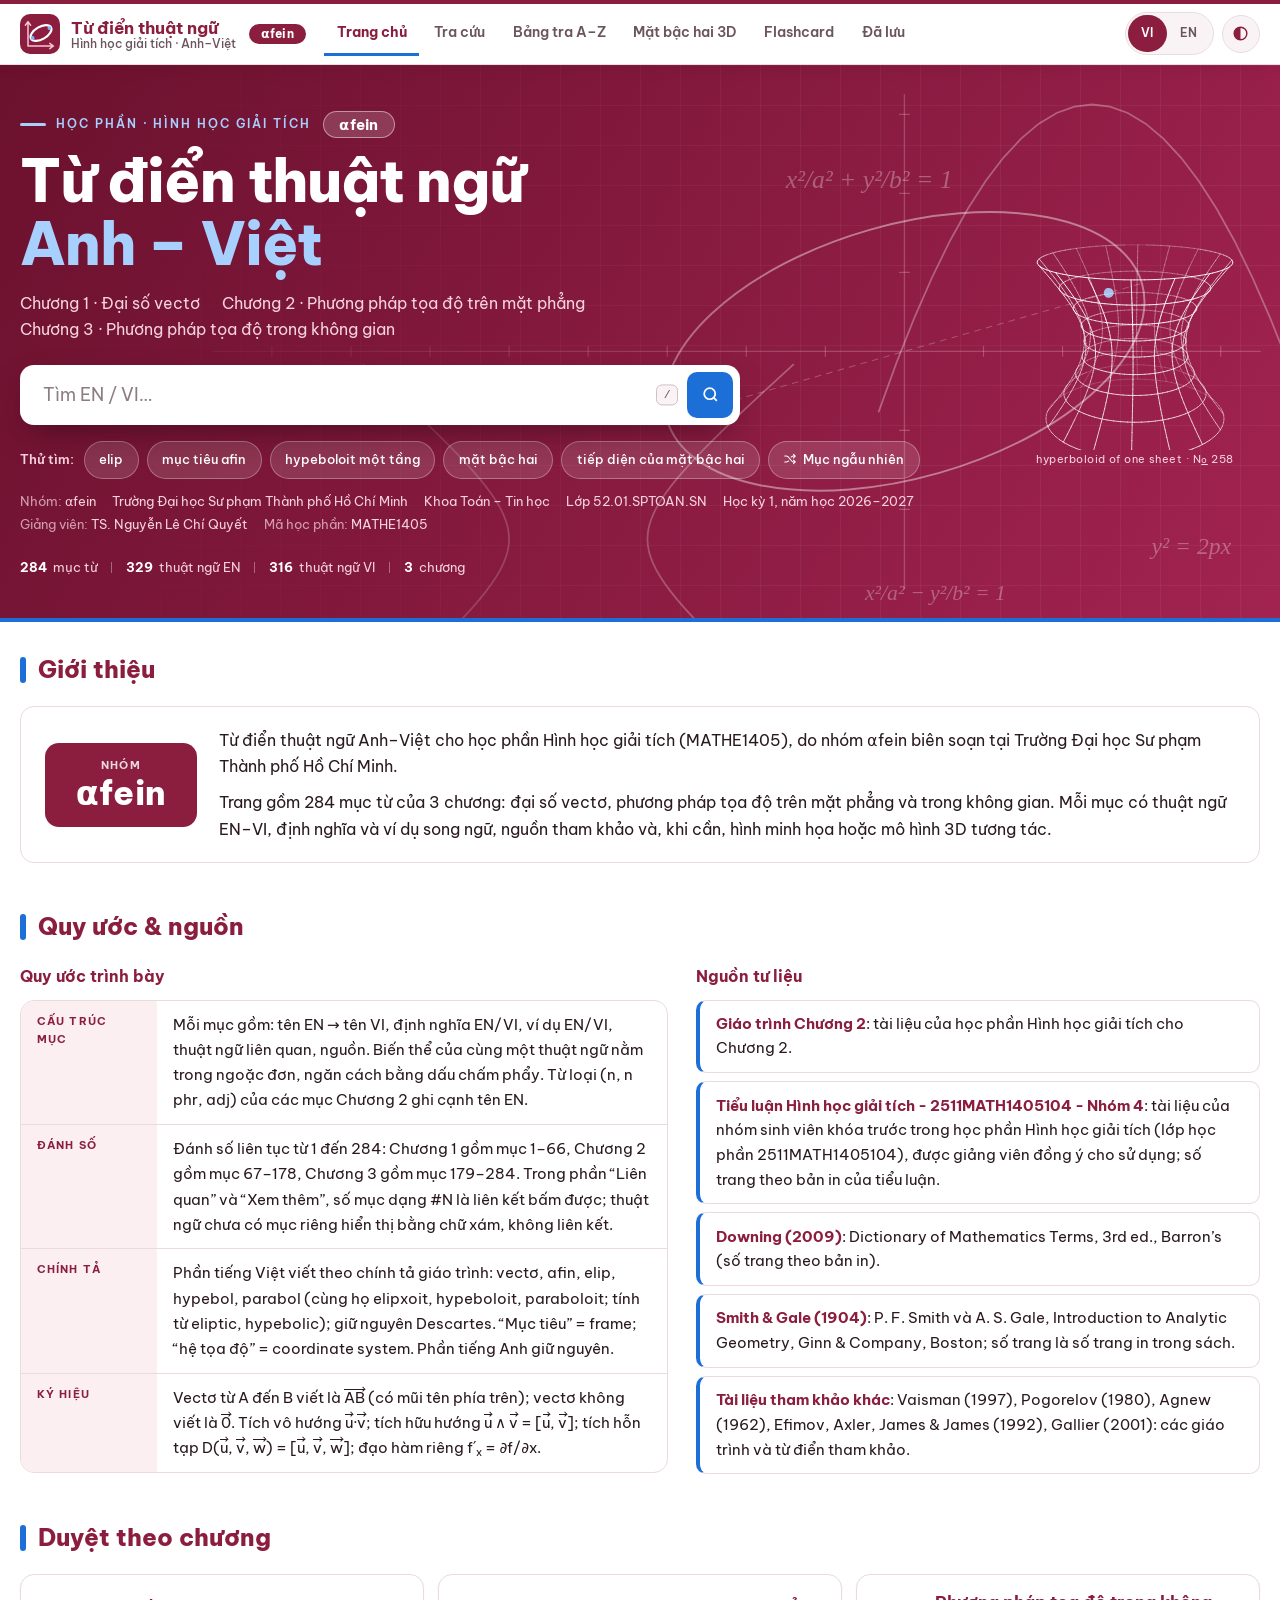
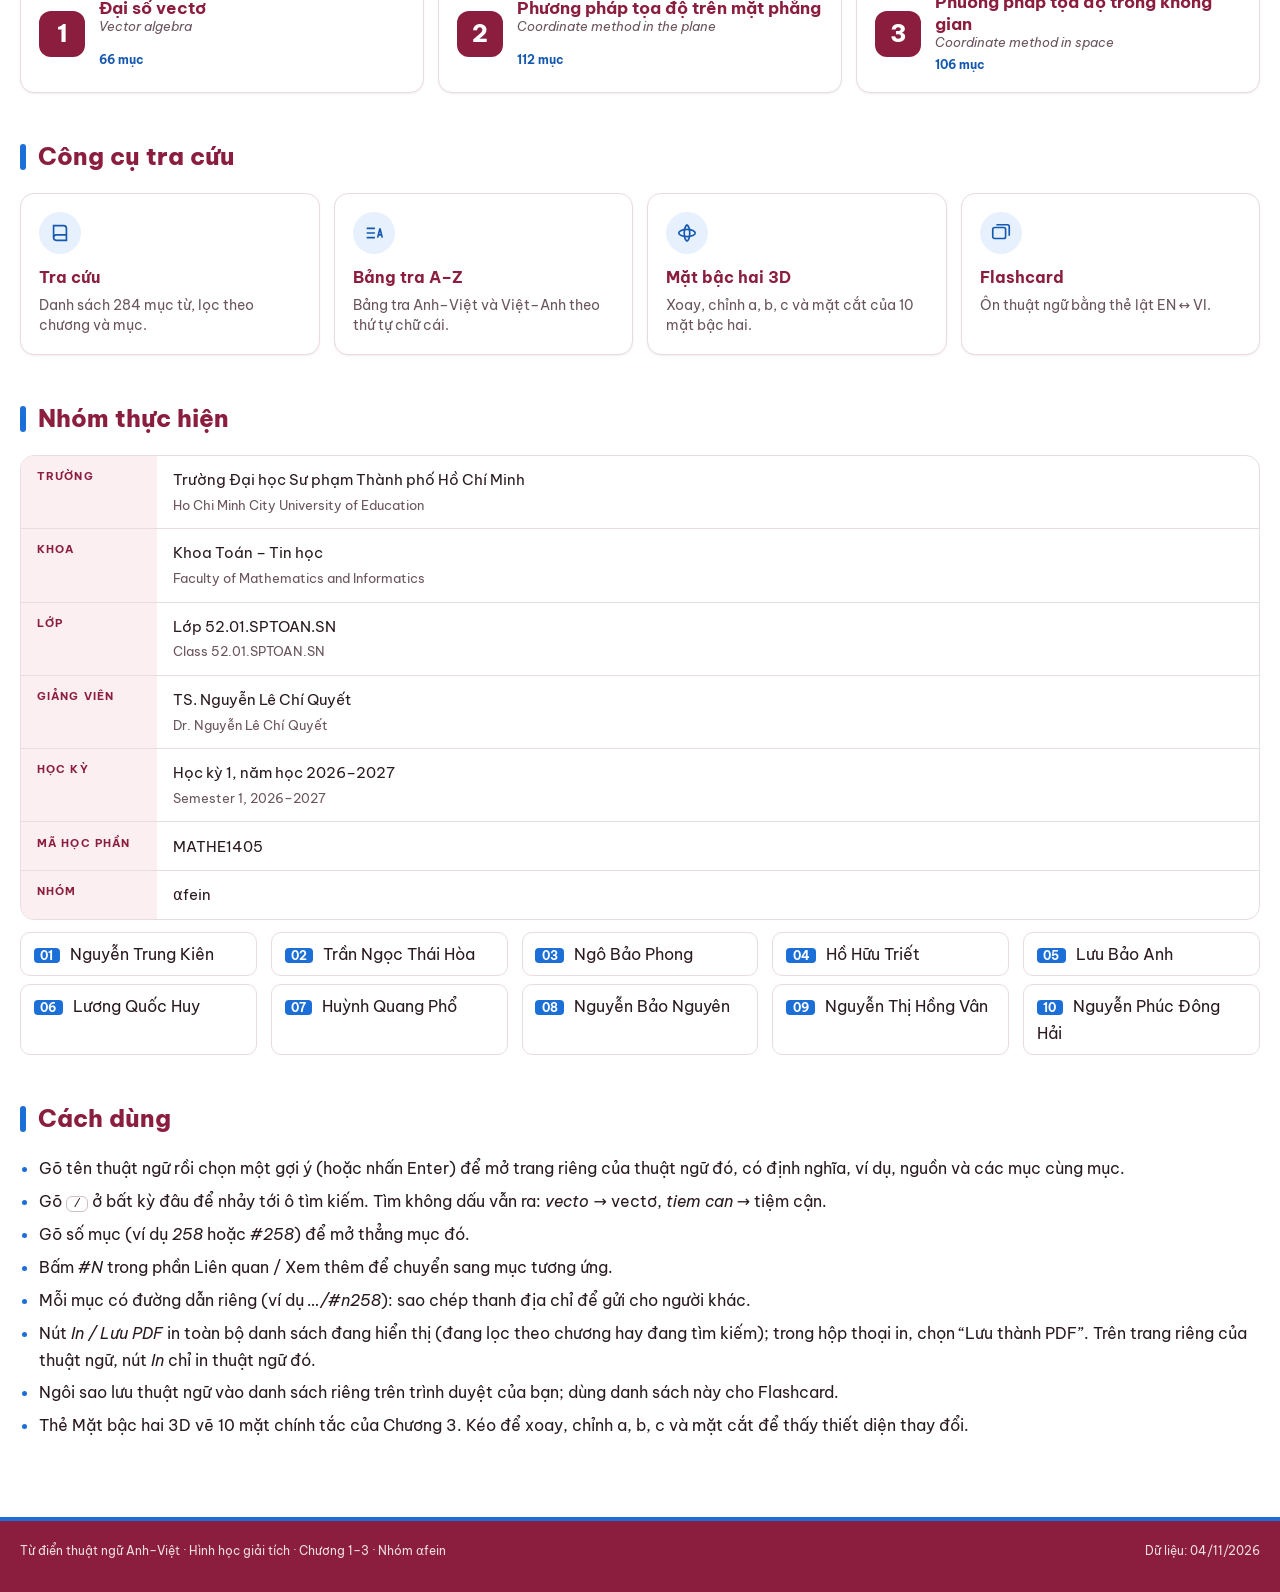
==== commit 74222e0b: "Add files via upload" ====
--- a/index.html
+++ b/index.html
@@ -455,8 +455,8 @@
 .fg-thin{stroke:var(--muted);fill:none;stroke-width:1}
 .fg-acc{stroke:var(--accent);fill:none;stroke-width:2.6;stroke-linecap:round;stroke-linejoin:round}
 .fg-dash{stroke-dasharray:5 4}
-.fg-fill{fill:var(--accent-soft);fill-opacity:.9;stroke:none}
-.fg-fill2{fill:var(--brand-soft);fill-opacity:.9;stroke:none}
+.fg-fill{fill:var(--accent-soft);fill-opacity:.9}
+.fg-fill2{fill:var(--brand-soft);fill-opacity:.9}
 .fg-pt{fill:var(--brand);stroke:none}
 .fg-pta{fill:var(--accent);stroke:var(--brand);stroke-width:1.2}
 .fg-t{fill:var(--ink);font-family:var(--f-math);font-size:15px;font-style:italic}
@@ -616,6 +616,30 @@
 #view:focus{outline:none}
 @media print{.recent,.tb-r{display:none!important}}
 
+/* chữ có dấu chấm (i, j): mũi tên nằm trên dấu chấm và rộng hơn thân chữ */
+.vec.vdt{min-width:.46em;text-align:center;padding:.19em 0 0;margin:-.19em 0 0}
+.vec.vdt::before{left:.02em;right:.05em;top:.02em}
+.vec.vdt::after{right:.02em;top:.02em}
+
+/* giới thiệu + tên nhóm */
+.intro{display:grid;grid-template-columns:auto minmax(0,1fr);gap:22px;align-items:center;background:var(--card);border:1px solid var(--rule);border-radius:var(--r);padding:20px 24px}
+.gbadge{display:flex;flex-direction:column;align-items:center;justify-content:center;min-width:9.5rem;padding:14px 22px;border-radius:var(--r);background:var(--band);color:var(--on-band)}
+.gbadge small{font-size:.66rem;letter-spacing:.14em;text-transform:uppercase;opacity:.82;font-weight:700}
+.gbadge b{font-size:2.1rem;line-height:1.15;font-weight:800;letter-spacing:.01em}
+.intro-t p{margin:0 0 .6rem;font-size:1rem;line-height:1.65}
+.intro-t p:last-child{margin:0}
+@media (max-width:640px){.intro{grid-template-columns:minmax(0,1fr);gap:14px;padding:16px}.gbadge{flex-direction:row;gap:12px;justify-content:flex-start;padding:10px 16px}.gbadge b{font-size:1.6rem}}
+
+/* pill tên nhóm */
+.gpill,.brand-g{display:inline-block;border-radius:999px;padding:.14rem .75rem;background:var(--band);color:var(--on-band);font-weight:700;font-size:.82rem;letter-spacing:.02em;text-transform:none;line-height:1.3;white-space:nowrap}
+.brand-g{margin-left:2px;font-size:.78rem}
+.brand-g[hidden]{display:none}
+.kicker .gpill{margin-left:2px}
+@media (max-width:860px){.brand-g{display:none}}
+.mast .gpill{background:rgba(255,255,255,.16);color:#fff;border:1px solid rgba(255,255,255,.45)}
+@media print{.gpill,.brand-g{display:none!important}}
+.kicker .gpill{font-size:.92rem;padding:.2rem .95rem}
+
 :root{--mathbg:url("data:image/svg+xml,%3Csvg%20xmlns=%22http://www.w3.org/2000/svg%22%20viewBox=%220%200%201200%20560%22%20preserveAspectRatio=%22xMaxYMid%20slice%22%20fill=%22none%22%20stroke=%22%23fff%22%20stroke-linecap=%22round%22%3E%3Cg%20stroke-opacity=%22.20%22%20stroke-width=%221.4%22%3E%3Cpath%20d=%22M120%20290H1180M820%2030V530%22/%3E%3C/g%3E%3Cpath%20d=%22M180%20285v10M260%20285v10M340%20285v10M420%20285v10M500%20285v10M580%20285v10M660%20285v10M740%20285v10M900%20285v10M980%20285v10M1060%20285v10M1140%20285v10M815%2050h10M815%20130h10M815%20210h10M815%20370h10M815%20450h10%22%20stroke-opacity=%22.22%22%20stroke-width=%221.2%22/%3E%3Cg%20transform=%22rotate(-16%20820%20290)%22%3E%3Cellipse%20cx=%22820%22%20cy=%22290%22%20rx=%22250%22%20ry=%22128%22%20stroke-opacity=%22.42%22%20stroke-width=%222%22/%3E%3Cpath%20d=%22M570%20290H1070%22%20stroke-opacity=%22.25%22%20stroke-dasharray=%226%206%22/%3E%3Ccircle%20cx=%22605%22%20cy=%22290%22%20r=%225%22%20fill=%22%23A8D0FF%22%20stroke=%22none%22%20fill-opacity=%22.9%22/%3E%3Ccircle%20cx=%221035%22%20cy=%22290%22%20r=%225%22%20fill=%22%23A8D0FF%22%20stroke=%22none%22%20fill-opacity=%22.9%22/%3E%3C/g%3E%3Cpath%20d=%22M707.5%20303.5%20L688.0%20321.3%20L670.4%20337.5%20L654.7%20352.2%20L640.6%20365.7%20L628.0%20378.1%20L616.7%20389.4%20L606.8%20399.9%20L598.0%20409.5%20L590.3%20418.4%20L583.6%20426.7%20L577.9%20434.5%20L573.0%20441.8%20L568.9%20448.7%20L565.7%20455.4%20L563.2%20461.7%20L561.4%20467.9%20L560.4%20474.0%20L560.0%20480.0%20L560.4%20486.0%20L561.4%20492.1%20L563.2%20498.3%20L565.7%20504.6%20L568.9%20511.3%20L573.0%20518.2%20L577.9%20525.5%20L583.6%20533.3%20L590.3%20541.6%20L598.0%20550.5%20L606.8%20560.1%20L616.7%20570.6%20L628.0%20581.9%20L640.6%20594.3%20L654.7%20607.8%20L670.4%20622.5%20L688.0%20638.7%20L707.5%20656.5%22%20stroke-opacity=%22.30%22%20stroke-width=%221.8%22/%3E%3Cpath%20d=%22M272.5%20303.5%20L292.0%20321.3%20L309.6%20337.5%20L325.3%20352.2%20L339.4%20365.7%20L352.0%20378.1%20L363.3%20389.4%20L373.2%20399.9%20L382.0%20409.5%20L389.7%20418.4%20L396.4%20426.7%20L402.1%20434.5%20L407.0%20441.8%20L411.1%20448.7%20L414.3%20455.4%20L416.8%20461.7%20L418.6%20467.9%20L419.6%20474.0%20L420.0%20480.0%20L419.6%20486.0%20L418.6%20492.1%20L416.8%20498.3%20L414.3%20504.6%20L411.1%20511.3%20L407.0%20518.2%20L402.1%20525.5%20L396.4%20533.3%20L389.7%20541.6%20L382.0%20550.5%20L373.2%20560.1%20L363.3%20570.6%20L352.0%20581.9%20L339.4%20594.3%20L325.3%20607.8%20L309.6%20622.5%20L292.0%20638.7%20L272.5%20656.5%22%20stroke-opacity=%22.30%22%20stroke-width=%221.8%22/%3E%3Cpath%20d=%22M794.0%20351.0%20L812.0%20301.4%20L830.0%20256.0%20L848.0%20215.0%20L866.0%20178.2%20L884.0%20145.8%20L902.0%20117.8%20L920.0%2094.0%20L938.0%2074.6%20L956.0%2059.4%20L974.0%2048.6%20L992.0%2042.2%20L1010.0%2040.0%20L1028.0%2042.2%20L1046.0%2048.6%20L1064.0%2059.4%20L1082.0%2074.6%20L1100.0%2094.0%20L1118.0%20117.8%20L1136.0%20145.8%20L1154.0%20178.2%20L1172.0%20215.0%20L1190.0%20256.0%20L1208.0%20301.4%20L1226.0%20351.0%22%20stroke-opacity=%22.30%22%20stroke-width=%221.8%22/%3E%3Cg%20fill=%22%23fff%22%20stroke=%22none%22%20font-family=%22Georgia,Times%20New%20Roman,serif%22%20font-style=%22italic%22%20fill-opacity=%22.30%22%3E%3Ctext%20x=%22700%22%20y=%22125%22%20font-size=%2226%22%3Ex%C2%B2/a%C2%B2%20%2B%20y%C2%B2/b%C2%B2%20=%201%3C/text%3E%3Ctext%20x=%221070%22%20y=%22495%22%20font-size=%2224%22%3Ey%C2%B2%20=%202px%3C/text%3E%3Ctext%20x=%22780%22%20y=%22542%22%20font-size=%2222%22%3Ex%C2%B2/a%C2%B2%20%E2%88%92%20y%C2%B2/b%C2%B2%20=%201%3C/text%3E%3C/g%3E%3C/svg%3E")}
 </style>
 </head>
@@ -623,7 +647,7 @@
 <a class="skip" href="#view">Bỏ qua, tới nội dung</a>
 <header class="bar" id="bar">
   <div class="bar-top gutter"><div class="inner">
-    <a class="brand" href="#about" aria-label="Trang chủ"><svg class="logo" viewBox="0 0 40 40" aria-hidden="true"><rect class="bg" width="40" height="40" rx="10"/><path class="ax" d="M8 32V8M8 32h25M5.4 11.2 8 7.6l2.6 3.6M29.8 29.4 33.4 32l-3.6 2.6"/><ellipse class="el" cx="21" cy="19" rx="11.5" ry="6.2" transform="rotate(-30 21 19)"/><circle class="fc" cx="29.4" cy="14.1" r="1.9"/><circle class="fc" cx="12.6" cy="23.9" r="1.9"/></svg><span class="brand-t"><b id="brandT">Từ điển thuật ngữ</b><small id="brandS">Hình học giải tích · Anh–Việt</small></span></a>
+    <a class="brand" href="#about" aria-label="Trang chủ"><svg class="logo" viewBox="0 0 40 40" aria-hidden="true"><rect class="bg" width="40" height="40" rx="10"/><path class="ax" d="M8 32V8M8 32h25M5.4 11.2 8 7.6l2.6 3.6M29.8 29.4 33.4 32l-3.6 2.6"/><ellipse class="el" cx="21" cy="19" rx="11.5" ry="6.2" transform="rotate(-30 21 19)"/><circle class="fc" cx="29.4" cy="14.1" r="1.9"/><circle class="fc" cx="12.6" cy="23.9" r="1.9"/></svg><span class="brand-t"><b id="brandT">Từ điển thuật ngữ</b><small id="brandS">Hình học giải tích · Anh–Việt</small></span><span class="brand-g" id="brandG" hidden></span></a>
     <nav class="tabs" role="tablist" id="tabs"></nav>
     <div class="bar-tools">
       <div class="seg" role="group" aria-label="Ngôn ngữ giao diện"><button id="langVi" aria-pressed="true">VI</button><button id="langEn" aria-pressed="false">EN</button></div>
@@ -708,7 +732,7 @@
     secNone:"Mặt phẳng không cắt mặt", secPoint:"Cắt tại <b>một điểm</b>", secEllipse:"Thiết diện là <b>elip</b>",
     secCircle:"Thiết diện là <b>đường tròn</b>", secHyper:"Thiết diện là <b>hypebol</b>", secLines:"Thiết diện là <b>hai đường thẳng cắt nhau</b>",
     secParab:"Thiết diện là <b>parabol</b>", with:"với",
-    aboutH:"Quy ước trình bày", tipsH:"Cách dùng", teamH:"Nhóm thực hiện", fUni:"Trường", fClass:"Lớp", fLect:"Giảng viên", fSem:"Học kỳ", fGroup:"Nhóm",fFac:"Khoa",fCourse:"Mã học phần", rand:"Mục ngẫu nhiên", recentH:"Xem gần đây", recentClear:"Xóa lịch sử", copyList:"Sao chép danh sách", dlList:"Tải CSV", exported:"Đã tải danh sách", skip:"Bỏ qua, tới nội dung", nfT:"Không có mục từ này", nfHint:(n,m)=>`Không có mục từ № ${n}. Danh sách gồm các mục từ từ 1 đến ${m}.`, goBrowse:"Mở danh sách tra cứu", fUpd:"Cập nhật dữ liệu", print:"In / Lưu PDF", printOne:"In mục này", printAll:"Bản in gồm toàn bộ mục đang hiển thị.",
+    aboutH:"Quy ước trình bày", tipsH:"Cách dùng", teamH:"Nhóm thực hiện", fUni:"Trường", fClass:"Lớp", fLect:"Giảng viên", fSem:"Học kỳ", fGroup:"Nhóm",fFac:"Khoa",fCourse:"Mã học phần", introH:"Giới thiệu", rand:"Mục ngẫu nhiên", recentH:"Xem gần đây", recentClear:"Xóa lịch sử", copyList:"Sao chép danh sách", dlList:"Tải CSV", exported:"Đã tải danh sách", skip:"Bỏ qua, tới nội dung", nfT:"Không có mục từ này", nfHint:(n,m)=>`Không có mục từ № ${n}. Danh sách gồm các mục từ từ 1 đến ${m}.`, goBrowse:"Mở danh sách tra cứu", fUpd:"Cập nhật dữ liệu", print:"In / Lưu PDF", printOne:"In mục này", printAll:"Bản in gồm toàn bộ mục đang hiển thị.",
     tips:[
       "Gõ tên thuật ngữ rồi chọn một gợi ý (hoặc nhấn Enter) để mở trang riêng của thuật ngữ đó, có định nghĩa, ví dụ, nguồn và các mục cùng mục.",
       "Gõ <kbd class=\"k\">/</kbd> ở bất kỳ đâu để nhảy tới ô tìm kiếm. Tìm không dấu vẫn ra: <i>vecto</i> → vectơ, <i>tiem can</i> → tiệm cận.",
@@ -757,7 +781,7 @@
     secNone:"The plane does not meet the surface", secPoint:"Meets it at <b>a single point</b>", secEllipse:"Section is an <b>ellipse</b>",
     secCircle:"Section is a <b>circle</b>", secHyper:"Section is a <b>hyperbola</b>", secLines:"Section is <b>two intersecting lines</b>",
     secParab:"Section is a <b>parabola</b>", with:"with",
-    aboutH:"Conventions", tipsH:"How to use", teamH:"Team", fUni:"University", fClass:"Class", fLect:"Lecturer", fSem:"Semester", fGroup:"Group",fFac:"Faculty",fCourse:"Course section ID", rand:"Random entry", recentH:"Recently viewed", recentClear:"Clear history", copyList:"Copy list", dlList:"Download CSV", exported:"List downloaded", skip:"Skip to content", nfT:"Entry not found", nfHint:(n,m)=>`There is no entry № ${n}. Entries are numbered 1 to ${m}.`, goBrowse:"Open the entry list", fUpd:"Data updated", print:"Print / Save PDF", printOne:"Print this entry", printAll:"The printout contains every entry currently listed.",
+    aboutH:"Conventions", tipsH:"How to use", teamH:"Team", fUni:"University", fClass:"Class", fLect:"Lecturer", fSem:"Semester", fGroup:"Group",fFac:"Faculty",fCourse:"Course section ID", introH:"About", rand:"Random entry", recentH:"Recently viewed", recentClear:"Clear history", copyList:"Copy list", dlList:"Download CSV", exported:"List downloaded", skip:"Skip to content", nfT:"Entry not found", nfHint:(n,m)=>`There is no entry № ${n}. Entries are numbered 1 to ${m}.`, goBrowse:"Open the entry list", fUpd:"Data updated", print:"Print / Save PDF", printOne:"Print this entry", printAll:"The printout contains every entry currently listed.",
     tips:[
       "Type a term and pick a suggestion (or press Enter) to open that term’s own page, with definition, example, sources and entries from the same section.",
       "Press <kbd class=\"k\">/</kbd> anywhere to jump to search. Accents are optional: <i>vecto</i> finds vectơ.",
@@ -788,7 +812,7 @@
   quad:{id:"hyp1",a:1.4,b:1,c:1,secOn:true,h:0.35,rulings:false,auto:true}
 };
 let D=null, byN=new Map(), searchIdx=[];
-const CFG=Object.assign({university:"",faculty:"",class:"",lecturer:"",semester:"",group:"",courseId:"",members:[]},window.HHGT_CONFIG||{});
+const CFG=Object.assign({university:"",faculty:"",class:"",lecturer:"",semester:"",group:"αfein",courseId:"",members:[]},window.HHGT_CONFIG||{});
 const loc=(v,lg)=>{lg=lg||S.lang;if(v&&typeof v==="object"&&!Array.isArray(v))return String(v[lg]||v[lg==="vi"?"en":"vi"]||"");return v==null?"":String(v)};
 const loc2=v=>{if(v&&typeof v==="object"&&!Array.isArray(v)){const o=v[S.lang==="vi"?"en":"vi"],m=loc(v);return o&&o!==m?String(o):""}return ""};
 S.recent=(store.get("recent",[])||[]).filter(Number.isInteger).slice(0,8);
@@ -811,7 +835,7 @@
 function vecHTML(n){
   const m=/^([A-Za-zα-ωΑ-Ω])([₀-₉ᵢₙₘ′’']*)(?:_([A-Za-z0-9]+))?$/.exec(n);
   if(m){ // một chữ cái: mũi tên chỉ đặt trên chữ cái, chỉ số/dấu phẩy đứng ngoài
-    const lc=NOASC.test(m[1])?" lc":"";
+    const lc=/^[ij]/.test(m[1])?" vdt":(NOASC.test(m[1])?" lc":"");
     return `<span class="vg"><span class="vec${lc}">${m[1]}</span>${m[2]}${m[3]?`<sub>${m[3]}</sub>`:""}</span>`;
   }
   const h=n.replace(/_([A-Za-z0-9]+)/g,(a,b)=>`<sub>${b}</sub>`); // tên nhiều chữ (AB, P₁P₂, 0…): mũi tên phủ cả tên
@@ -872,10 +896,13 @@
   $("#q").placeholder=L.ph;$("#qGo").setAttribute("aria-label",L.searchGo);
   $("#brandT").textContent=L.brandT;$("#brandS").textContent=L.brandS;
   if(D){$("#mastTry").innerHTML=`<b>${L.tryH}</b>`+[122,67,258,264,273].map(n=>{const x=byN.get(n);return x?`<a href="#n${n}">${esc(splitTerm(S.lang==="en"?x.en:x.vi)[0])}</a>`:""}).join("")+`<a href="#" data-rand>${SHUF}${L.rand}</a>`}
-  $("#footL").textContent=L.footL;$("#footR").textContent=D?`${L.footR}: ${fmtDate(D.version)}`:"";
-  const meta=[[0,loc(CFG.university)],[0,loc(CFG.faculty)],[0,loc(CFG.class)],[0,loc(CFG.semester)],[L.fLect,loc(CFG.lecturer)],[L.fCourse,loc(CFG.courseId)]].filter(r=>r[1]);
+  $("#footL").textContent=L.footL+(CFG.group?` · ${L.fGroup} ${loc(CFG.group)}`:"");$("#footR").textContent=D?`${L.footR}: ${fmtDate(D.version)}`:"";
+  const meta=[[L.fGroup,loc(CFG.group)],[0,loc(CFG.university)],[0,loc(CFG.faculty)],[0,loc(CFG.class)],[0,loc(CFG.semester)],[L.fLect,loc(CFG.lecturer)],[L.fCourse,loc(CFG.courseId)]].filter(r=>r[1]);
   $("#mastMeta").innerHTML=meta.map(([a,x])=>`<span${isPh(x)?' class="ph"':""}>${a?`<i>${esc(a)}:</i> `:""}${esc(x)}</span>`).join("");
   $("#printHead").textContent=[L.kicker.replace(/^.*· /,""),...meta.filter(r=>!isPh(r[1])).map(([a,x])=>a?`${a}: ${x}`:x),D?fmtDate(D.version):""].filter(Boolean).join(" · ");
+  const gn=loc(CFG.group);
+  const kk=document.querySelector(".kicker");if(kk&&gn)kk.insertAdjacentHTML("beforeend",`<span class="gpill">${esc(gn)}</span>`);
+  const bg=$("#brandG");if(bg){bg.textContent=gn;bg.hidden=!gn}
   const sk=$(".skip");if(sk)sk.textContent=L.skip;
   document.title=S.lang==="en"?"English–Vietnamese Glossary · Analytic Geometry":"Từ điển thuật ngữ Anh–Việt · Hình học giải tích";
   if(D){
@@ -1264,6 +1291,19 @@
   quadrics:'<svg viewBox="0 0 24 24"><ellipse cx="12" cy="12" rx="9" ry="4"/><path d="M12 3c4 3 4 15 0 18M12 3c-4 3-4 15 0 18"/></svg>',
   cards:'<svg viewBox="0 0 24 24"><rect x="3" y="6" width="14" height="12" rx="2"/><path d="M7 3h12a2 2 0 0 1 2 2v10"/></svg>'
 };
+function introHTML(){
+  const en=S.lang==="en", g=loc(CFG.group), n=D.entries.length, nc=D.chapters.length;
+  const crs=loc(CFG.courseId), uni=loc(CFG.university);
+  let ps=loc(CFG.intro).split(/\n\s*\n/).map(x=>x.trim()).filter(Boolean);
+  if(!ps.length)ps=en?[
+    `An English–Vietnamese glossary of technical terms for the Analytic Geometry course${crs?` (${crs})`:""}, compiled by ${g?`group ${g}`:"our group"}${uni?` at ${uni}`:""}.`,
+    `It holds ${n} entries across ${nc} chapters: vector algebra, and the coordinate method in the plane and in space. Each entry gives the EN and VI terms, bilingual definitions and examples, sources, and where useful a figure or an interactive 3D model.`
+  ]:[
+    `Từ điển thuật ngữ Anh–Việt cho học phần Hình học giải tích${crs?` (${crs})`:""}, do ${g?`nhóm ${g}`:"nhóm chúng tôi"} biên soạn${uni?` tại ${uni}`:""}.`,
+    `Trang gồm ${n} mục từ của ${nc} chương: đại số vectơ, phương pháp tọa độ trên mặt phẳng và trong không gian. Mỗi mục có thuật ngữ EN–VI, định nghĩa và ví dụ song ngữ, nguồn tham khảo và, khi cần, hình minh họa hoặc mô hình 3D tương tác.`
+  ];
+  return `<section class="hsec"><h2>${t().introH}</h2><div class="intro">${g?`<div class="gbadge"><small>${t().fGroup}</small><b>${esc(g)}</b></div>`:""}<div class="intro-t">${ps.map(x=>`<p>${esc(x)}</p>`).join("")}</div></div></section>`;
+}
 function renderAbout(){
   const L=t(), en=S.lang==="en";
   const conv=D.conventions[S.lang].filter(c=>c.label!=="Nguồn"&&c.label!=="Sources").map(c=>`<dt>${esc(c.label)}</dt><dd>${rich(c.text)}</dd>`).join("");
@@ -1271,6 +1311,7 @@
   const tiles=[["browse",L.tabs.browse,L.tileBrowse],["index",L.tabs.index,L.tileIndex],["quadrics",L.tabs.quadrics,L.tileQuad],["cards",L.tabs.cards,L.tileCards]]
     .map(([k,a,b])=>`<button class="tile" data-gov="${k}"><span class="ti">${TILE_ICON[k]}</span><b>${a}</b><span>${b}</span></button>`).join("");
   view.innerHTML=`<div class="home">
+    ${introHTML()}
     <section class="hsec" id="conv"><h2>${L.homeConvH}</h2>
       <div class="hgrid">
         <div><h3>${L.aboutH}</h3><dl class="conv">${conv}</dl></div>
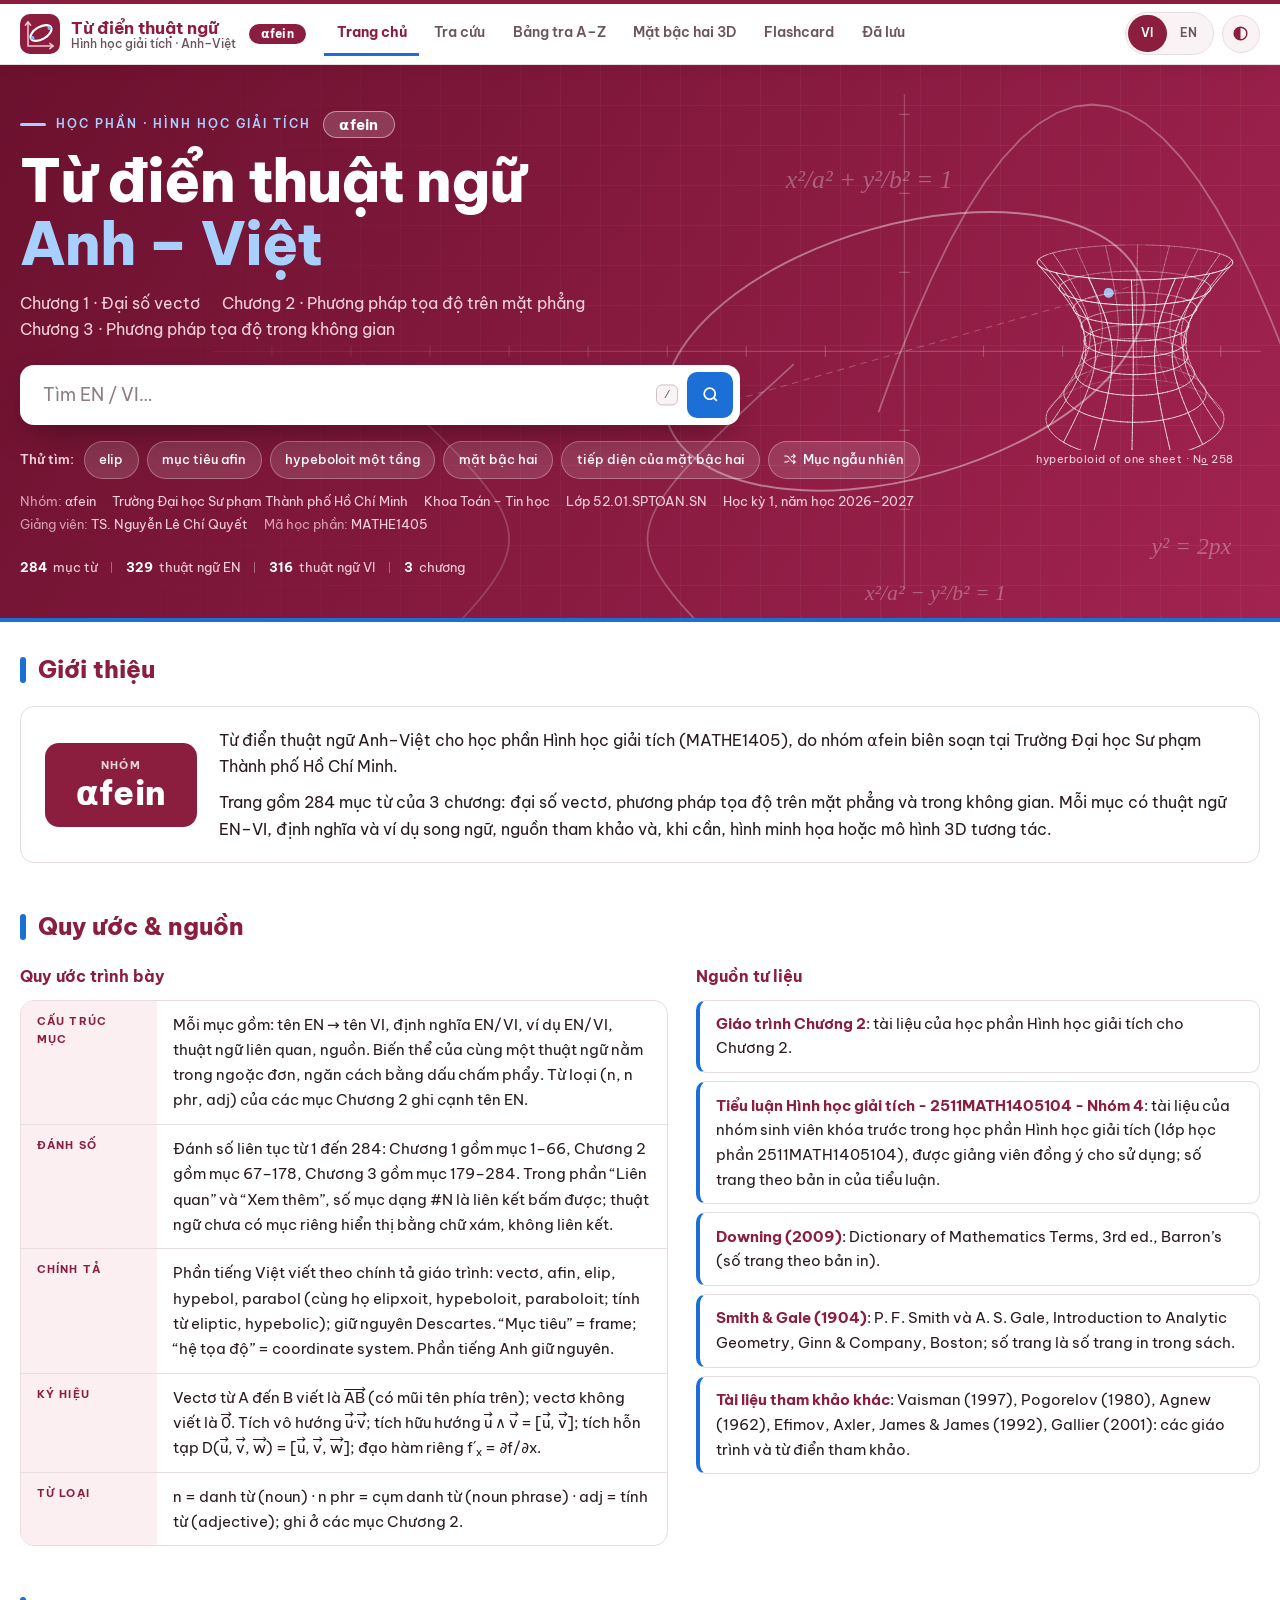
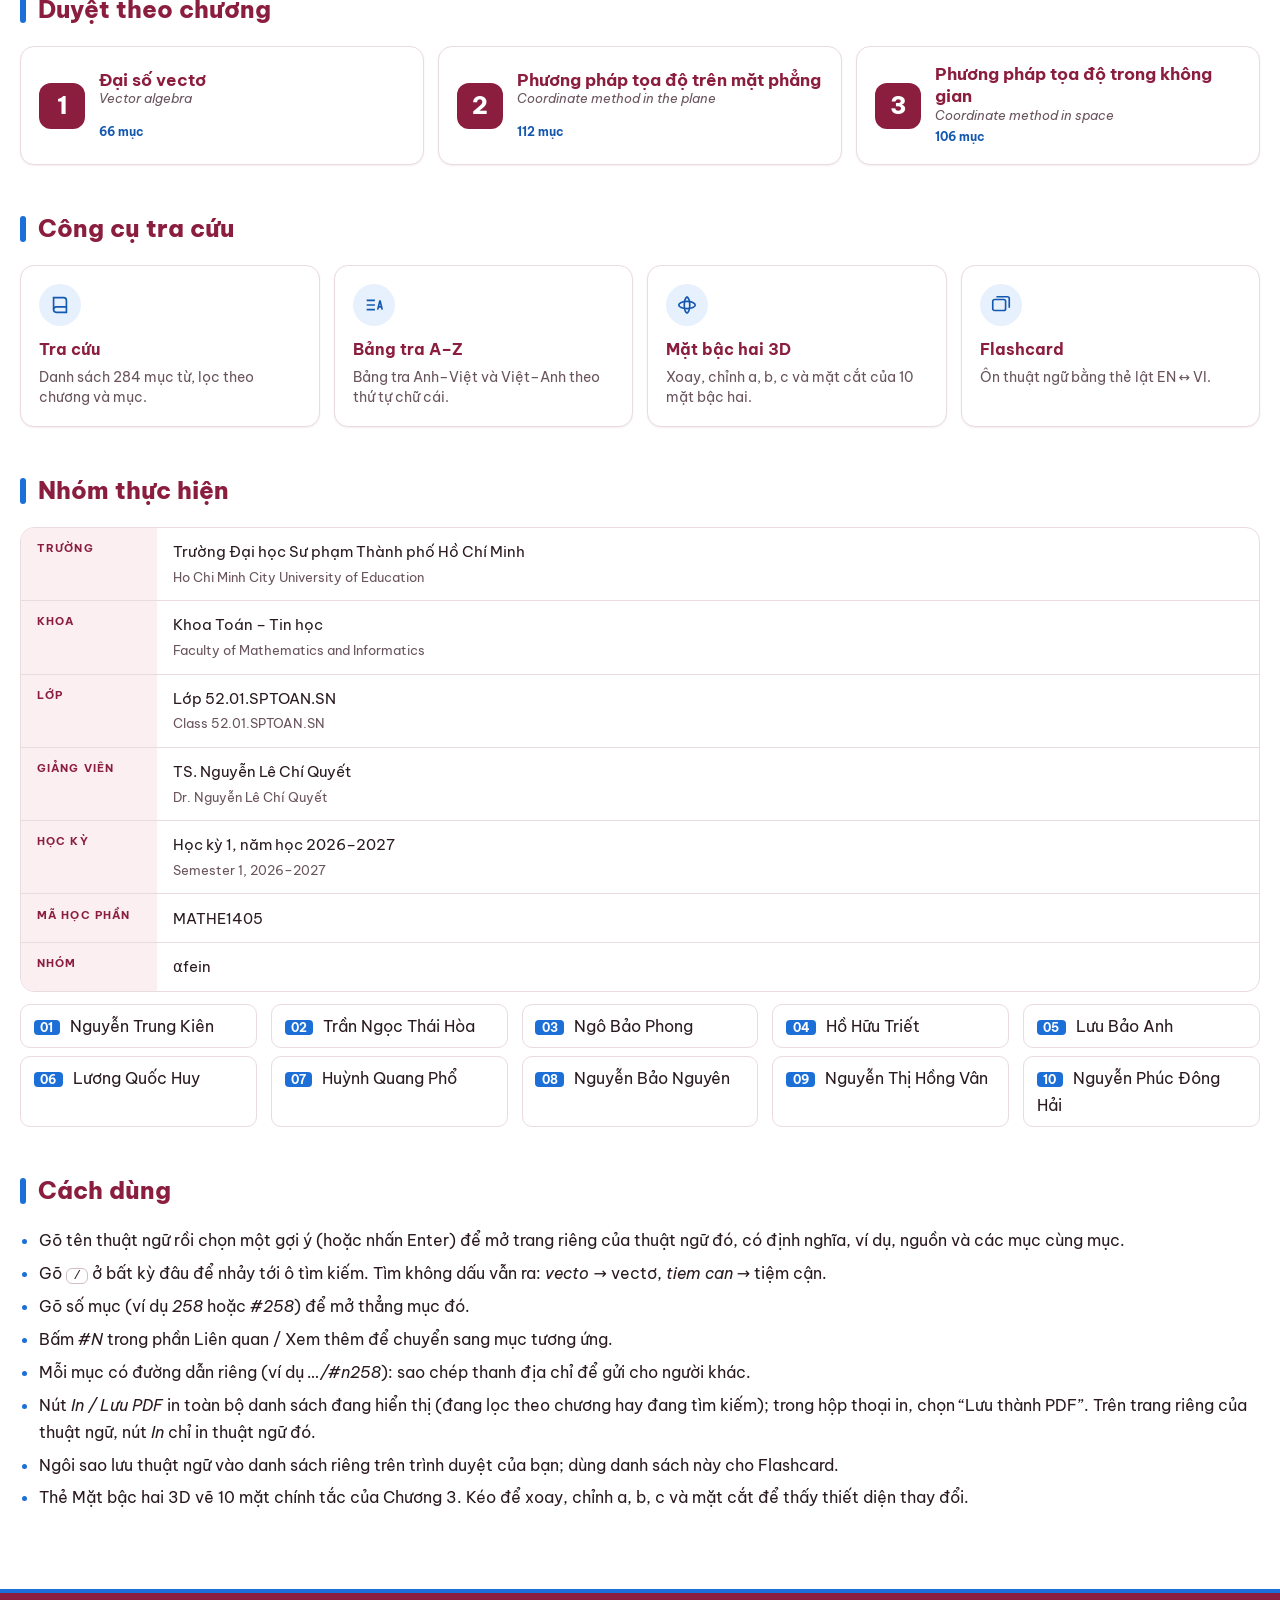
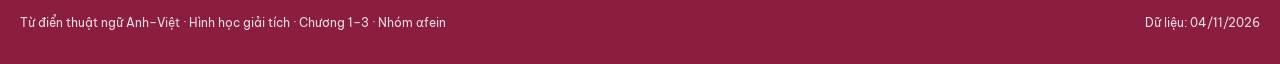
==== commit 8814036b: "Add files via upload" ====
--- a/index.html
+++ b/index.html
@@ -463,6 +463,7 @@
 .fg-ts{fill:var(--ink-2);font-family:var(--f-math);font-size:13px;font-style:italic}
 .fg-tb{fill:var(--ink);font-family:var(--f-body);font-size:14px}
 .fg-tr{fill:var(--ink);font-family:var(--f-body);font-size:12px}
+.fg-hl{fill:none;stroke:var(--card);stroke-width:5px;stroke-linejoin:round}
 .fg-ah{fill:var(--brand);stroke:none}
 .fg-aha{fill:var(--accent);stroke:none}
 
@@ -814,6 +815,9 @@
 let D=null, byN=new Map(), searchIdx=[];
 const CFG=Object.assign({university:"",faculty:"",class:"",lecturer:"",semester:"",group:"αfein",courseId:"",members:[]},window.HHGT_CONFIG||{});
 const loc=(v,lg)=>{lg=lg||S.lang;if(v&&typeof v==="object"&&!Array.isArray(v))return String(v[lg]||v[lg==="vi"?"en":"vi"]||"");return v==null?"":String(v)};
+const POS={n:{vi:"danh từ",en:"noun"},"n phr":{vi:"cụm danh từ",en:"noun phrase"},adj:{vi:"tính từ",en:"adjective"}};
+const posFull=p=>{const x=POS[p];return x?(S.lang==="en"?x.en:x.vi):""};
+const posTip=p=>{const x=POS[p];return x?(S.lang==="en"?`${x.en} (${x.vi})`:`${x.vi} (${x.en})`):p};
 const loc2=v=>{if(v&&typeof v==="object"&&!Array.isArray(v)){const o=v[S.lang==="vi"?"en":"vi"],m=loc(v);return o&&o!==m?String(o):""}return ""};
 S.recent=(store.get("recent",[])||[]).filter(Number.isInteger).slice(0,8);
 const pushRecent=n=>{S.recent=[n,...S.recent.filter(x=>x!==n)].slice(0,8);store.set("recent",S.recent)};
@@ -1047,7 +1051,7 @@
     <a class="rowlink" href="#n${e.n}">
       <span class="num">${NO(e.n)}</span>
       <span class="rowmain">
-        <span class="terms"><span class="en">${termHTML(e.en,qn)}</span><span class="arrow">→</span><span class="vi">${termHTML(e.vi,qn)}</span>${e.pos?`<span class="pos">${esc(e.pos)}</span>`:""}${inDef?`<span class="match-def">· ${L.inDef}</span>`:""}</span>
+        <span class="terms"><span class="en">${termHTML(e.en,qn)}</span><span class="arrow">→</span><span class="vi">${termHTML(e.vi,qn)}</span>${e.pos?`<span class="pos" title="${esc(posTip(e.pos))}" aria-label="${esc(posTip(e.pos))}">${esc(e.pos)}</span>`:""}${inDef?`<span class="match-def">· ${L.inDef}</span>`:""}</span>
         <span class="preview">${esc(strip(prev))}</span>
       </span>
     </a>
@@ -1127,7 +1131,7 @@
   <div class="ep-grid">
   <article class="ep-main">
     <header class="ep-head">
-      <p class="ep-kick"><span class="num">${NO(e.n)}</span><span>${L.chShort} ${e.chapter} · ${e.section}</span>${e.pos?`<span class="pos">${esc(e.pos)}</span>`:""}</p>
+      <p class="ep-kick"><span class="num">${NO(e.n)}</span><span>${L.chShort} ${e.chapter} · ${e.section}</span>${e.pos?`<span class="pos" title="${esc(posTip(e.pos))}">${esc(e.pos)}${posFull(e.pos)?` · ${esc(posFull(e.pos))}`:""}</span>`:""}</p>
       <div class="ep-title"><h1 class="ep-en">${hl(splitTerm(e.en)[0],"")}</h1>${canSpeak?`<button class="spk" data-act="speak" aria-label="${L.speak}" title="${L.speak}">${ICON.speak}</button>`:""}${splitTerm(e.en)[1]?` <span class="var">${hl(splitTerm(e.en)[1],"")}</span>`:""}</div>
       <p class="ep-vi">${termHTML(e.vi,"")}</p>
       <div class="actions">
@@ -1306,7 +1310,7 @@
 }
 function renderAbout(){
   const L=t(), en=S.lang==="en";
-  const conv=D.conventions[S.lang].filter(c=>c.label!=="Nguồn"&&c.label!=="Sources").map(c=>`<dt>${esc(c.label)}</dt><dd>${rich(c.text)}</dd>`).join("");
+  const conv=D.conventions[S.lang].filter(c=>c.label!=="Nguồn"&&c.label!=="Sources").map(c=>`<dt>${esc(c.label)}</dt><dd>${rich(c.text)}</dd>`).join("")+`<dt>${S.lang==="en"?"Part of speech":"Từ loại"}</dt><dd>${S.lang==="en"?"n = noun · n phr = noun phrase · adj = adjective (shown for Chapter 2 entries).":"n = danh từ (noun) · n phr = cụm danh từ (noun phrase) · adj = tính từ (adjective); ghi ở các mục Chương 2."}</dd>`;
   const ccs=D.chapters.map(c=>{const n=D.entries.filter(e=>e.chapter===c.id).length;return `<button class="cc" data-flt="${c.id}|"><span class="cc-n">${c.id}</span><span class="cc-t"><b>${esc(en?c.titleEn:c.titleVi)}</b><small>${esc(en?c.titleVi:c.titleEn)}</small></span><span class="cc-c">${n} ${L.entries}</span></button>`}).join("");
   const tiles=[["browse",L.tabs.browse,L.tileBrowse],["index",L.tabs.index,L.tileIndex],["quadrics",L.tabs.quadrics,L.tileQuad],["cards",L.tabs.cards,L.tileCards]]
     .map(([k,a,b])=>`<button class="tile" data-gov="${k}"><span class="ti">${TILE_ICON[k]}</span><b>${a}</b><span>${b}</span></button>`).join("");
